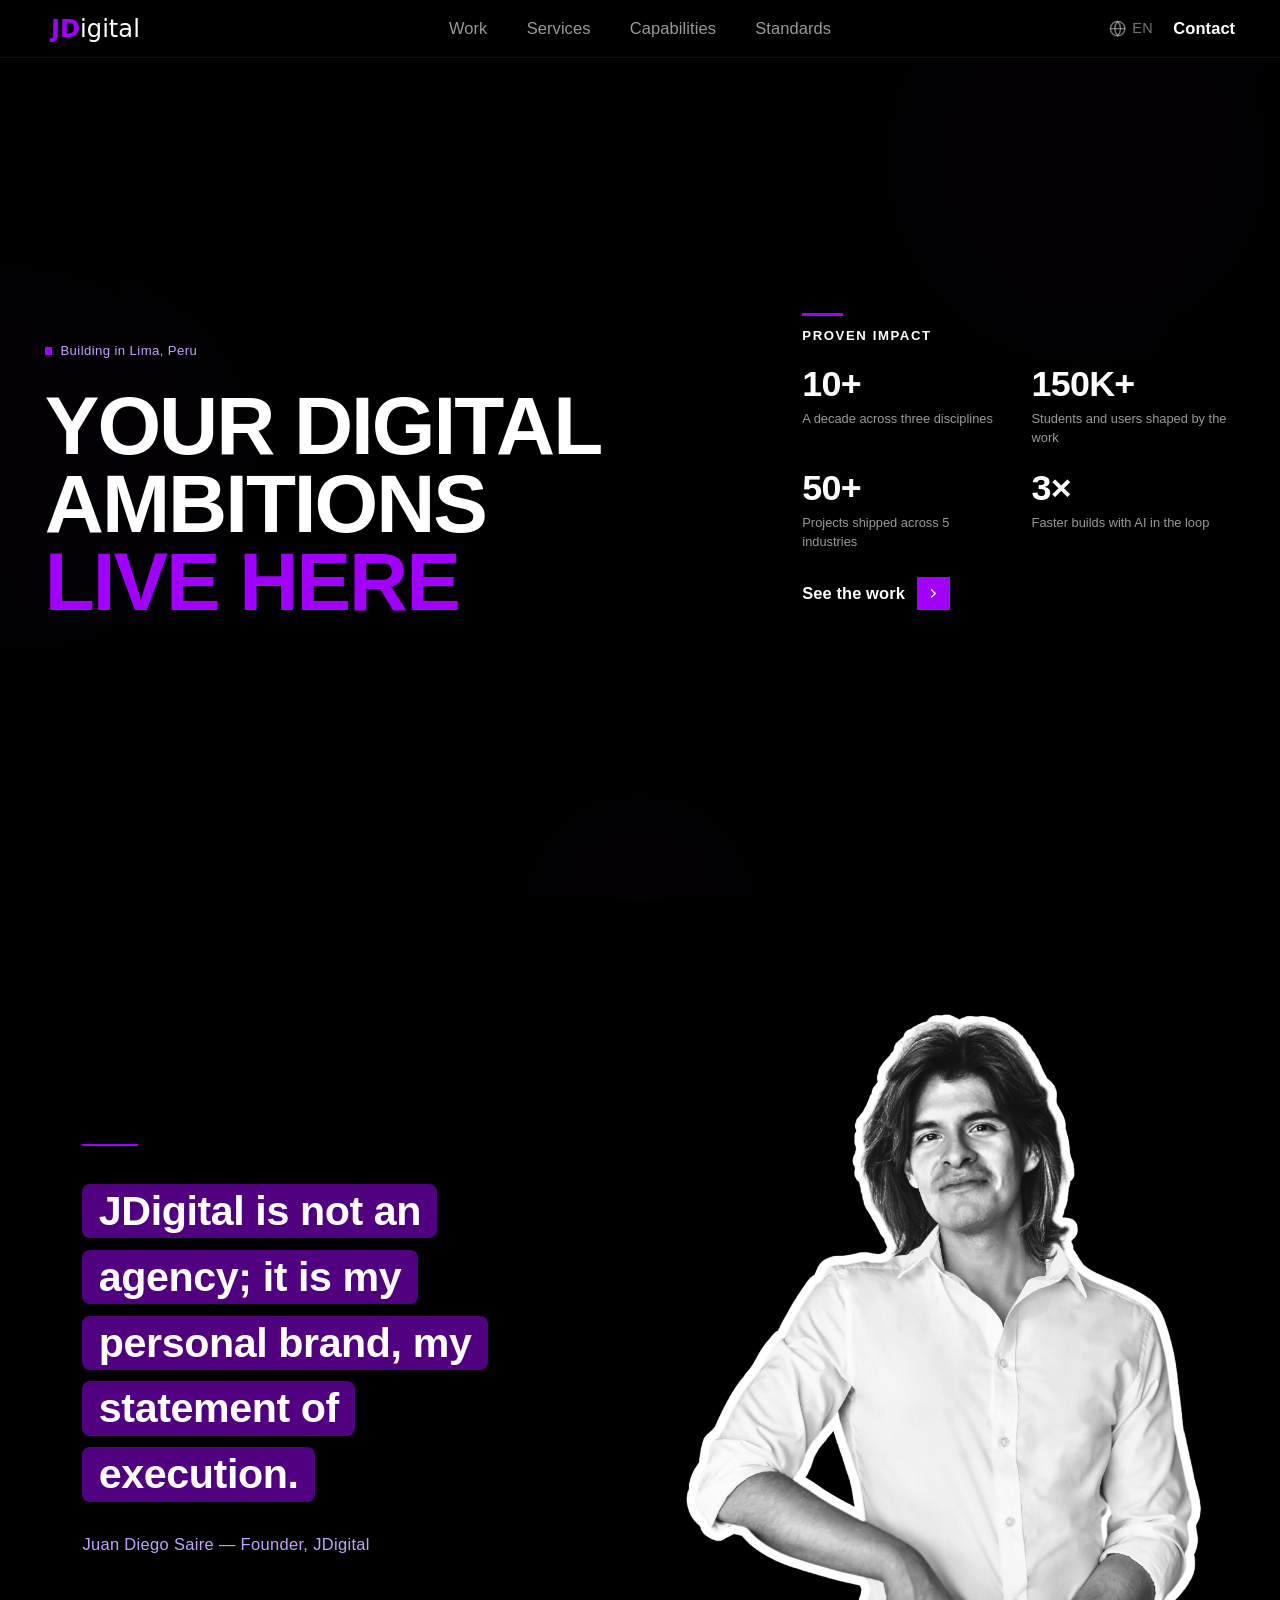
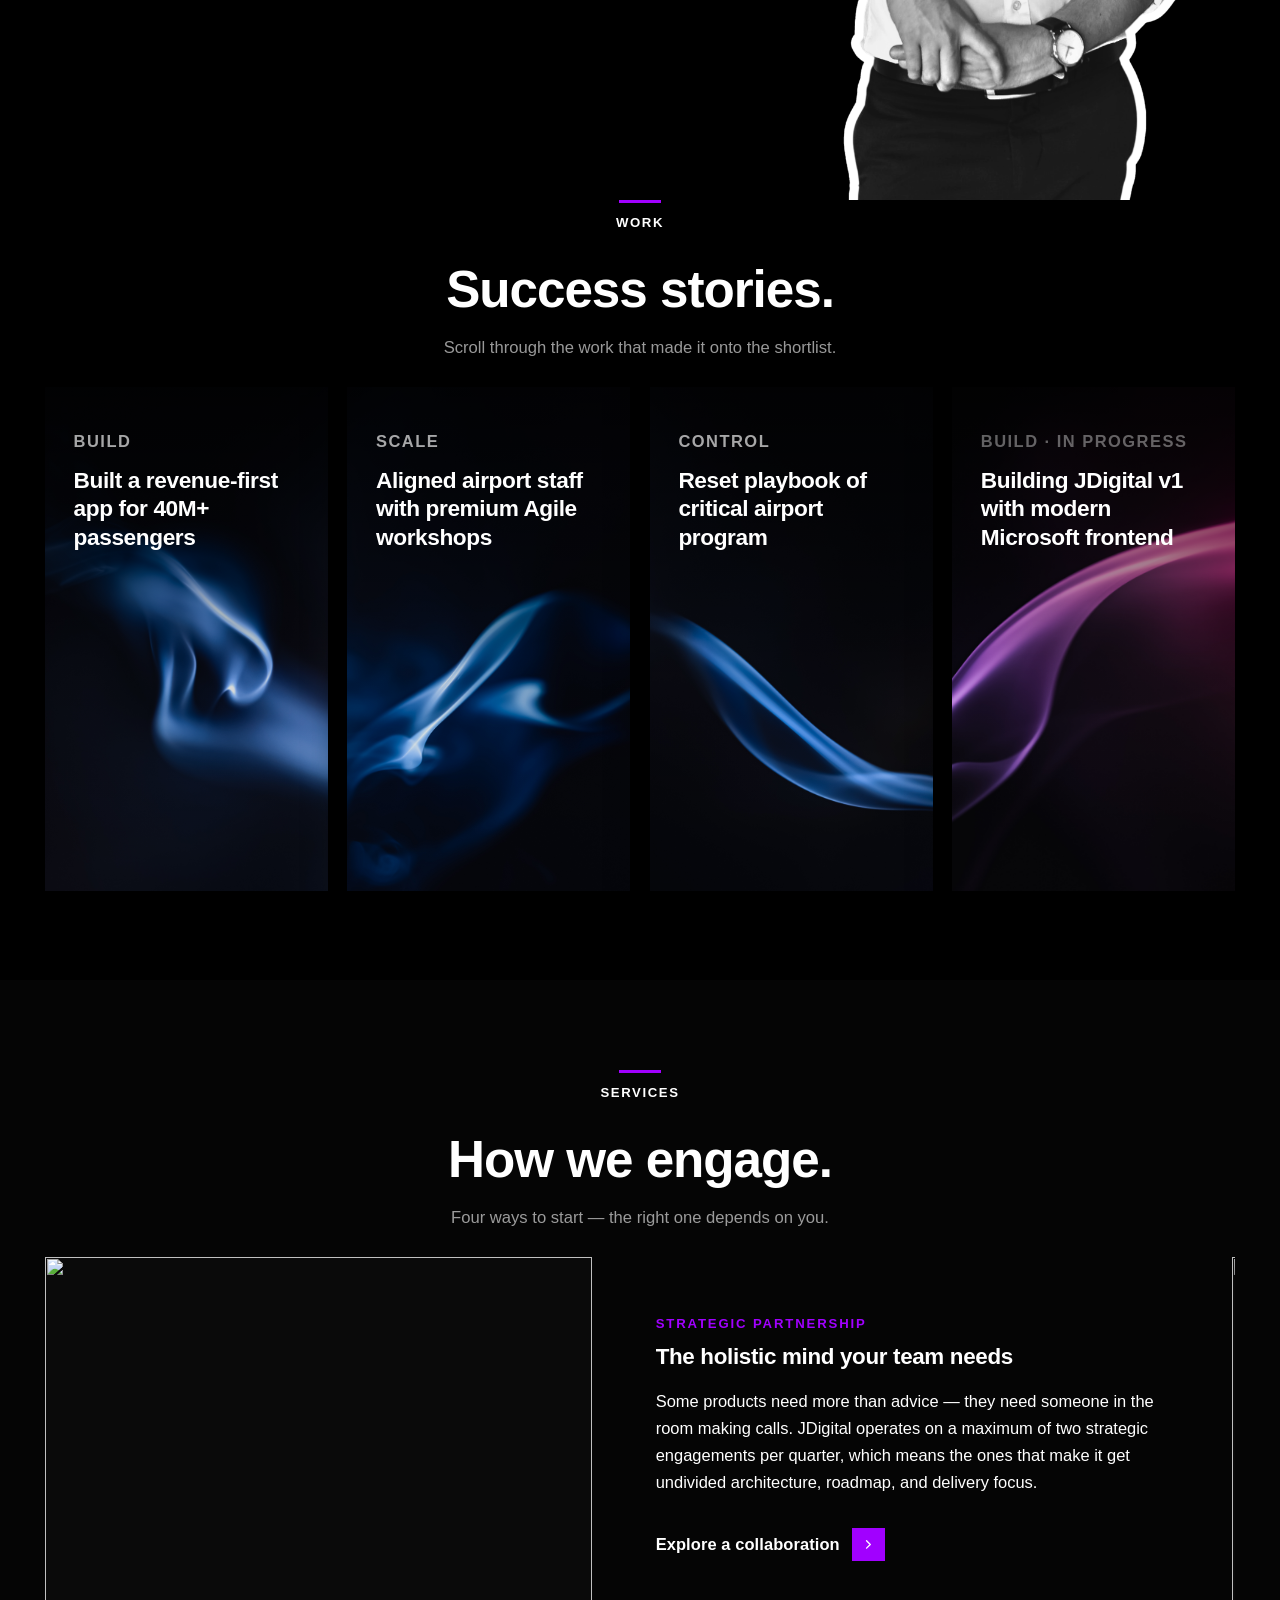
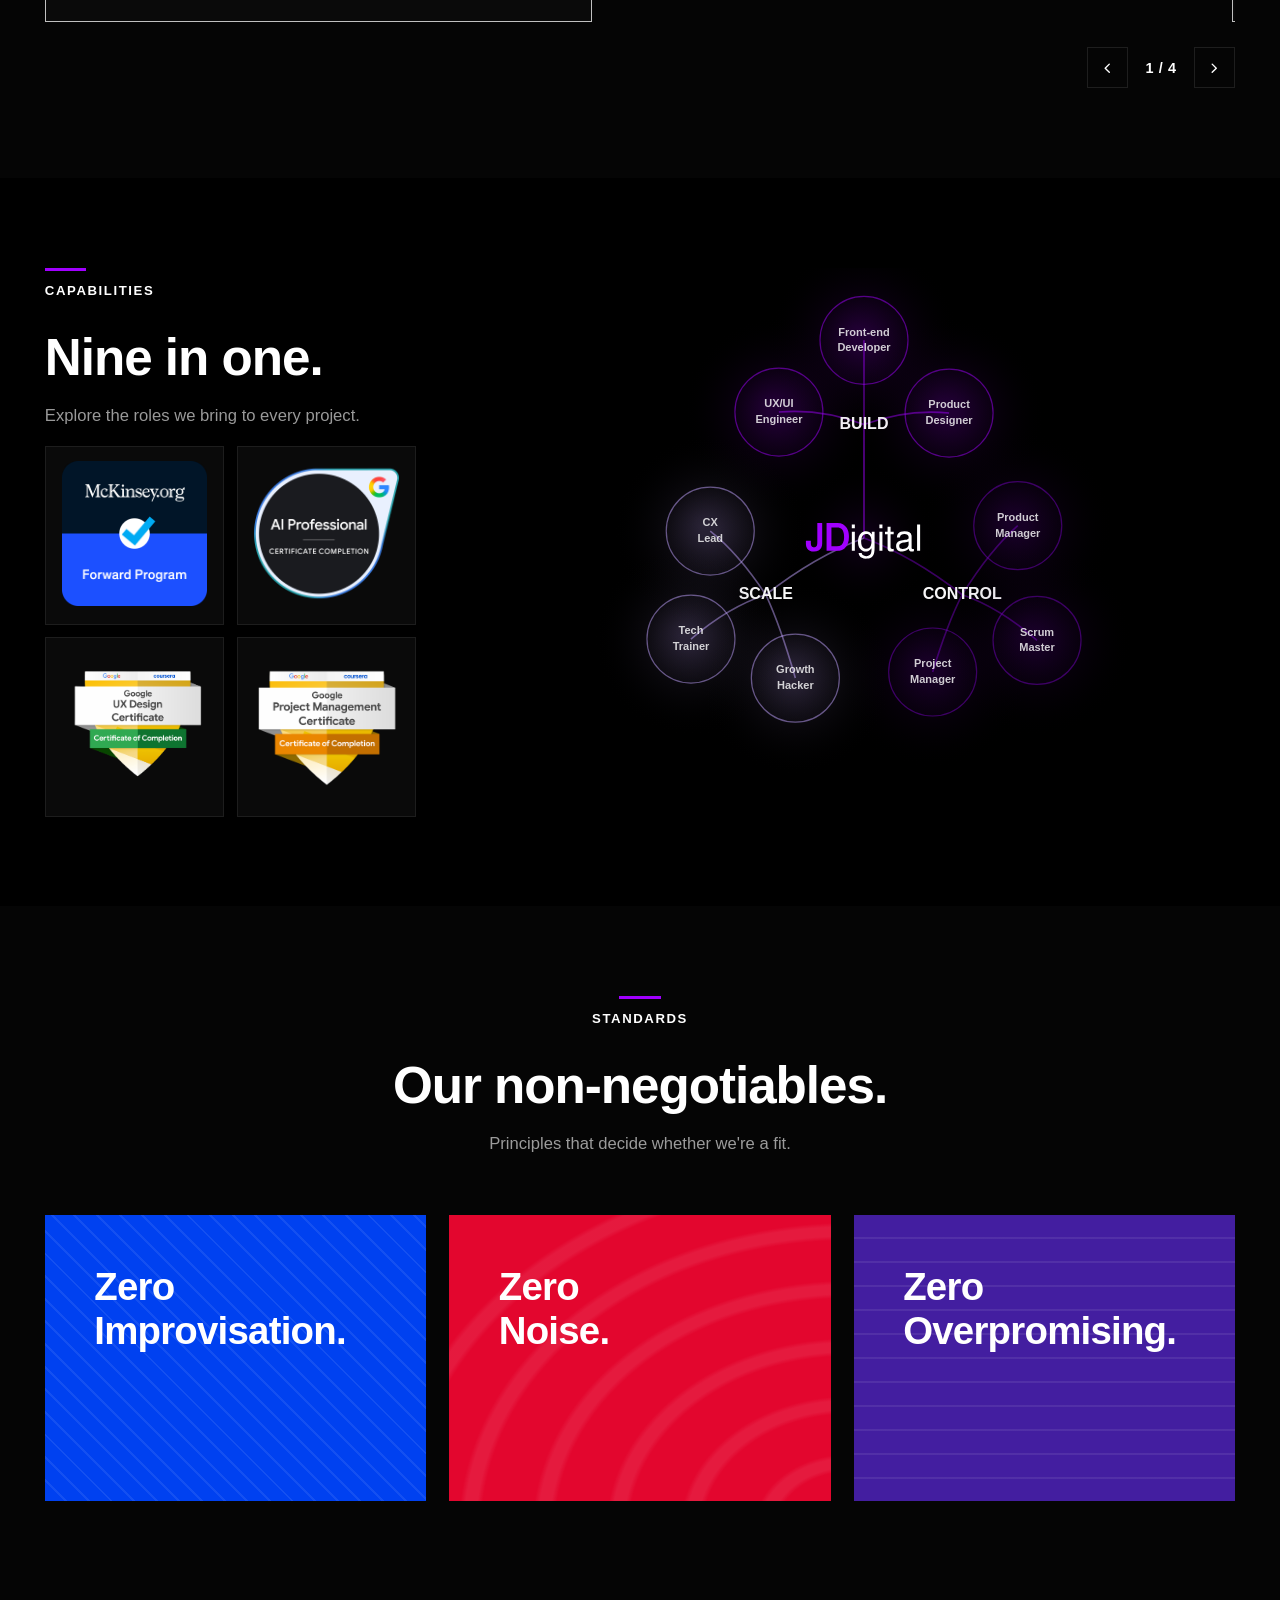
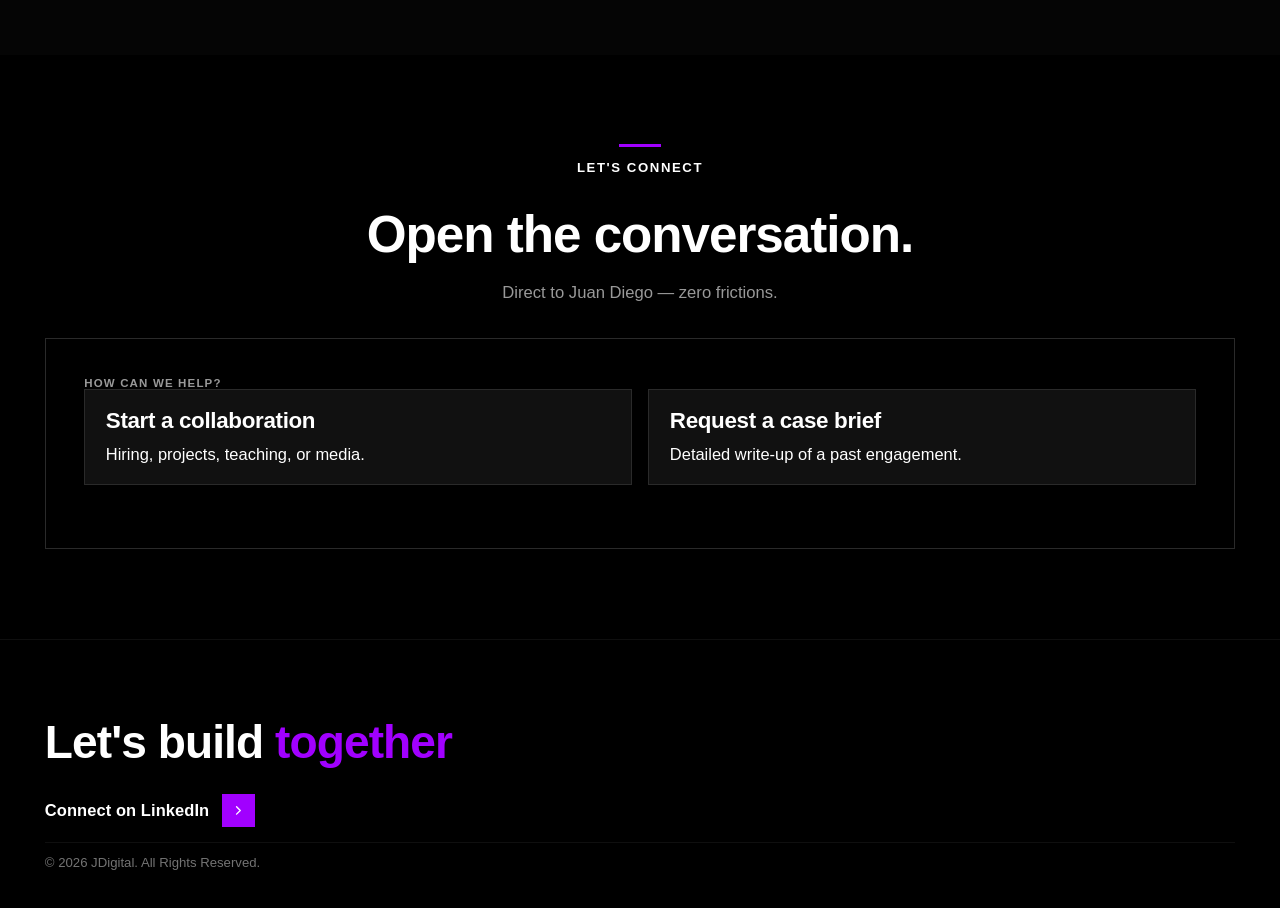
==== index.html @ 792941be "a11y: fix hover tooltip on portrait and services images at desktop" ====
<!DOCTYPE html>
<html lang="en" data-lang="EN">
<head>
  <meta charset="UTF-8">
  <meta name="viewport" content="width=device-width, initial-scale=1.0">
  <title>JDigital — Personal Portfolio</title>
  <meta name="description" content="JDigital — digital architecture for leaders. A solo Lima-based practice shipping Build, Scale, and Control engagements across nine certified roles.">
  <link rel="canonical" href="https://jdigital.pe/">
  <link rel="icon" type="image/svg+xml" href="logos/jdigital-logo-default.svg">

  <!-- Open Graph -->
  <meta property="og:type" content="website">
  <meta property="og:url" content="https://jdigital.pe/">
  <meta property="og:title" content="JDigital — Digital Architecture for Leaders">
  <meta property="og:description" content="A solo Lima-based practice shipping Build, Scale, and Control engagements across nine certified roles.">
  <meta property="og:image" content="https://jdigital.pe/assets/img/principal-portrait.svg">
  <meta property="og:locale" content="en_US">
  <meta property="og:locale:alternate" content="es_PE">

  <link rel="stylesheet" href="assets/css/main.css">
</head>
<body>

  <!-- ============================================================
       NAVBAR — v9 · EN/ES bilingual
       i18n: data-i18n attribute maps to COPY object key
       Lang trigger: globe selector → swapLang() updates all nodes
       ============================================================ -->
  <header class="nav" id="navbar">
    <nav class="nav__inner" role="navigation" aria-label="Primary">

      <button class="nav__hamburger" id="hamburger" type="button"
              aria-label="Open menu" aria-expanded="false" aria-controls="navOverlay">
        <span></span><span></span><span></span>
      </button>

      <a href="#top" class="nav__logo" aria-label="JDigital — Home">
        <img class="nav__logo-img nav__logo-img--default" src="logos/jdigital-logo-default.svg" alt="JDigital" data-i18n-alt="nav_logo_alt">
        <img class="nav__logo-img nav__logo-img--hover"   src="logos/jdigital-logo-hover.svg"      alt="" aria-hidden="true">
        <img class="nav__logo-img nav__logo-img--active"  src="logos/jdigital-logo-active.svg"     alt="" aria-hidden="true">
        <img class="nav__logo-img nav__logo-img--mono"    src="logos/jdigital-logo-mono-light.svg" alt="" aria-hidden="true">
      </a>

      <!-- CENTER nav links -->
      <div class="nav__center">
        <a href="#work"         class="nav__link" data-i18n="nav_work">Work</a>
        <a href="#services"     class="nav__link" data-i18n="nav_services">Services</a>
        <a href="#capabilities" class="nav__link" data-i18n="nav_capabilities">Capabilities</a>
        <a href="#about"        class="nav__link" data-i18n="nav_about">Standards</a>
      </div>

      <!-- RIGHT utility -->
      <div class="nav__utility">
        <div class="nav__lang" id="langSelector">
          <button class="nav__lang-btn" id="langBtn" type="button"
                  aria-label="Select language" aria-haspopup="listbox">
            <svg viewBox="0 0 24 24" aria-hidden="true">
              <circle cx="12" cy="12" r="10"/>
              <line x1="2" y1="12" x2="22" y2="12"/>
              <path d="M12 2a15.3 15.3 0 0 1 4 10 15.3 15.3 0 0 1-4 10 15.3 15.3 0 0 1-4-10 15.3 15.3 0 0 1 4-10z"/>
            </svg>
            <span id="langLabel">EN</span>
          </button>
          <div class="nav__lang-panel" id="langPanel" role="listbox" aria-label="Language">
            <button class="nav__lang-option nav__lang-option--active"
                    role="option" aria-selected="true" data-lang="EN">EN</button>
            <button class="nav__lang-option"
                    role="option" aria-selected="false" data-lang="ES">ES</button>
          </div>
        </div>

        <button class="nav__mobile-close" id="mobileClose" type="button" aria-label="Close menu">&#215;</button>

        <a href="#contact" class="nav__cta" data-i18n="nav_cta">Contact</a>
      </div>

    </nav>
  </header>

  <!-- MOBILE OVERLAY -->
  <div class="nav__overlay" id="navOverlay" aria-hidden="true" role="dialog" aria-label="Navigation menu">

    <div class="nav__overlay-header">
      <button class="nav__overlay-close" id="overlayClose" aria-label="Close menu">&#215;</button>
      <a href="#top" class="nav__overlay-logo" aria-label="JDigital — Home">
        <img class="nav__logo-img nav__logo-img--default" src="logos/jdigital-logo-default.svg" alt="JDigital" data-i18n-alt="nav_logo_alt">
        <img class="nav__logo-img nav__logo-img--hover"   src="logos/jdigital-logo-hover.svg"      alt="" aria-hidden="true">
        <img class="nav__logo-img nav__logo-img--active"  src="logos/jdigital-logo-active.svg"     alt="" aria-hidden="true">
        <img class="nav__logo-img nav__logo-img--mono"    src="logos/jdigital-logo-mono-light.svg" alt="" aria-hidden="true">
      </a>
    </div>

    <nav class="nav__overlay-links" aria-label="Mobile navigation">
      <a href="#work"         class="nav__overlay-link">
        <span data-i18n="nav_work">Work</span>
        <span class="nav__overlay-link-chevron">&#8250;</span>
      </a>
      <a href="#services"     class="nav__overlay-link">
        <span data-i18n="nav_services">Services</span>
        <span class="nav__overlay-link-chevron">&#8250;</span>
      </a>
      <a href="#capabilities" class="nav__overlay-link">
        <span data-i18n="nav_capabilities">Capabilities</span>
        <span class="nav__overlay-link-chevron">&#8250;</span>
      </a>
      <a href="#about"        class="nav__overlay-link">
        <span data-i18n="nav_about">Mindset</span>
        <span class="nav__overlay-link-chevron">&#8250;</span>
      </a>
      <a href="#contact"      class="nav__overlay-link">
        <span data-i18n="nav_cta">Contact</span>
        <span class="nav__overlay-link-chevron">&#8250;</span>
      </a>
    </nav>

  </div>


  <main id="main">

  <!-- ============================================================
       HERO — v9 · EN/ES bilingual
       H1 locked: EN option A / ES option A (per principal)
       ============================================================ -->
  <section class="hero" id="top" aria-label="Introduction">

    <div class="hero__bg" aria-hidden="true">
      <div class="hero__gradient"></div>
      <div class="hero__scrim"></div>
    </div>

    <div class="hero__inner">

      <!-- LEFT 62% -->
      <div class="hero__left">

        <span class="hero__badge">
          <span class="hero__badge-dot" aria-hidden="true"></span>
          <span data-i18n="hero_badge">Building in Lima, Peru</span>
        </span>

        <h1 class="hero__h1">
          <span class="hero__h1-line" data-i18n="hero_h1_line1">Your digital</span>
          <span class="hero__h1-line" data-i18n="hero_h1_line2">ambitions</span>
          <span class="hero__h1-line"><span class="purple" data-i18n="hero_h1_line3">live here</span></span>
        </h1>

        <div class="hero__tags" role="list">
          <span class="hero__tag" role="listitem" data-i18n="hero_tag1">BUILD</span>
          <span class="hero__tag" role="listitem" data-i18n="hero_tag2">SCALE</span>
          <span class="hero__tag" role="listitem" data-i18n="hero_tag3">CONTROL</span>
        </div>
      </div>

      <!-- RIGHT 38% -->
      <div class="hero__right">

        <p class="hero__eyebrow">
          <span class="hero__eyebrow-bar" aria-hidden="true"></span>
          <span data-i18n="hero_eyebrow">Proven impact</span>
        </p>

        <div class="hero__stats">
          <div>
            <div class="stat__number" data-target="10" data-suffix="+">0+</div>
            <div class="stat__label" data-i18n="hero_stat1">A decade across three disciplines</div>
          </div>
          <div>
            <div class="stat__number" data-target="150" data-suffix="K+">0K+</div>
            <div class="stat__label" data-i18n="hero_stat2">Students and users shaped by the work</div>
          </div>
          <div>
            <div class="stat__number" data-target="50" data-suffix="+">0+</div>
            <div class="stat__label" data-i18n="hero_stat3">Projects shipped across 5 industries</div>
          </div>
          <div>
            <div class="stat__number" data-target="3" data-suffix="×">0×</div>
            <div class="stat__label" data-i18n="hero_stat4">Faster builds with AI in the loop</div>
          </div>
        </div>

        <a href="#work" class="cta" aria-label="See the work — case studies" data-i18n-aria="hero_cta_aria">
          <span class="cta__label" data-i18n="hero_cta">See the work</span>
          <span class="cta__icon" aria-hidden="true">
            <svg viewBox="0 0 24 24"><polyline points="9 18 15 12 9 6"/></svg>
          </span>
        </a>

      </div>
    </div>
  </section>

  <!-- ============================================================
       MICRO-ABOUT — bilingual portrait + Canva-highlight heading
       Anchor: #micro-about
       ============================================================ -->
  <section class="micro-about" id="micro-about" aria-labelledby="micro-about-heading">
    <div class="micro-about__media">
      <span class="img-alt-host" alt="Juan Diego Saire, JDigital founder and digital product management strategist based in Lima Peru">
        <img
          class="micro-about__image"
          src="assets/img/principal-portrait.svg"
          alt=""
          data-i18n-alt="micro_about_image_alt"
          loading="lazy"
          decoding="async"
          width="900"
          height="1200"
        >
      </span>
      <div class="micro-about__overlay" aria-hidden="true"></div>
    </div>

    <div class="micro-about__content">
      <span class="micro-about__rule" aria-hidden="true"></span>
      <div class="micro-about__heading-wrapper">
        <h2
          class="micro-about__heading"
          id="micro-about-heading"
          data-i18n="micro_about_heading"
        >JDigital is not an agency; it is my personal brand, my statement of execution.</h2>
      </div>
      <p
        class="micro-about__attribution"
        data-i18n="micro_about_attribution"
      >Juan Diego Saire &mdash; Founder, JDigital</p>
    </div>
  </section>

  <!-- ============================================================
       WORK — v5 · EN/ES bilingual
       Anchor: #work
       Copy locked: work-en.json + work-es.json
       ============================================================ -->
  <section class="section section--work" id="work" aria-label="Selected work">
    <div class="section__inner">

      <div class="work__header">
        <div class="section__eyebrow">
          <span class="section__eyebrow-bar" aria-hidden="true"></span>
          <p class="section__eyebrow-text" data-i18n="work_eyebrow">WORK</p>
        </div>
        <h2 class="section__headline" data-i18n="work_heading">Success stories.</h2>
        <p class="section__lede" data-i18n="work_lede">Scroll through the work that made it onto the shortlist.</p>
      </div>

      <ol class="work__track" role="list">

        <!-- CARD 1 — LimaFly -->
        <li class="work-card"
            tabindex="0"
            aria-label="LimaFly — Built a revenue-first app for 40M+ passengers">

          <div class="work-card__bg" aria-hidden="true">
            <img src="assets/img/work/build.svg" alt="" class="work-card__bg-img">
          </div>

          <div class="work-card__default">
            <p class="work-card__category" data-i18n="work_card1_label">Build</p>
            <h3 class="work-card__title" data-i18n="work_card1_heading">Built a revenue-first app for 40M+ passengers</h3>
          </div>

          <div class="work-card__hover" aria-hidden="true">
            <p class="work-card__hover-category" data-i18n="work_card1_label">Build</p>
            <h3 class="work-card__hover-title" data-i18n="work_card1_heading">Built a revenue-first app for 40M+ passengers</h3>
            <p class="work-card__summary" data-i18n="work_card1_body">Lima Airport's new terminal needed a mobile experience to unlock non-aeronautical revenue. We prototyped LimaFly in high fidelity — a full passenger journey for 40M+ annual arrivals and departures.</p>
          </div>

          <a href="#contact" class="work-card__cta" aria-label="Explore LimaFly case study">
            <span data-i18n="work_cta">Explore</span> <span class="work-card__cta-icon" aria-hidden="true">›</span>
          </a>

          <button class="work-card__close" type="button" aria-label="Close summary">×</button>

        </li>

        <!-- CARD 2 — Agile Workshops -->
        <li class="work-card"
            tabindex="0"
            aria-label="Agile Workshops — Aligned airport staff in modern Agile with top-rated workshop">

          <div class="work-card__bg" aria-hidden="true">
            <img src="assets/img/work/scale.svg" alt="" class="work-card__bg-img">
          </div>

          <div class="work-card__default">
            <p class="work-card__category" data-i18n="work_card2_label">Scale</p>
            <h3 class="work-card__title" data-i18n="work_card2_heading">Aligned airport staff in modern Agile with top-rated workshop</h3>
          </div>

          <div class="work-card__hover" aria-hidden="true">
            <p class="work-card__hover-category" data-i18n="work_card2_label">Scale</p>
            <h3 class="work-card__hover-title" data-i18n="work_card2_heading">Aligned airport staff in modern Agile with top-rated workshop</h3>
            <p class="work-card__summary" data-i18n="work_card2_body">Lima Airport's cultural shift to Agile needed real traction, fast. We ran three hybrid workshops — 70 employees across all divisions walked away ready to apply it in their teams.</p>
          </div>

          <a href="#contact" class="work-card__cta" aria-label="Explore Agile Workshops case study">
            <span data-i18n="work_cta">Explore</span> <span class="work-card__cta-icon" aria-hidden="true">›</span>
          </a>

          <button class="work-card__close" type="button" aria-label="Close summary">×</button>

        </li>

        <!-- CARD 3 — TUUA Transfer -->
        <li class="work-card"
            tabindex="0"
            aria-label="TUUA Transfer — Reset playbook of major airport program">

          <div class="work-card__bg" aria-hidden="true">
            <img src="assets/img/work/control.svg" alt="" class="work-card__bg-img">
          </div>

          <div class="work-card__default">
            <p class="work-card__category" data-i18n="work_card3_label">Control</p>
            <h3 class="work-card__title" data-i18n="work_card3_heading">Reset playbook of major airport program</h3>
          </div>

          <div class="work-card__hover" aria-hidden="true">
            <p class="work-card__hover-category" data-i18n="work_card3_label">Control</p>
            <h3 class="work-card__hover-title" data-i18n="work_card3_heading">Reset playbook of major airport program</h3>
            <p class="work-card__summary" data-i18n="work_card3_body">Designing an unprecedented aeronautical fee meant making high-stakes calls without a playbook. We codified lessons from the TUUA Transfer to shape Lima Airport's next major programs.</p>
          </div>

          <a href="#contact" class="work-card__cta" aria-label="Explore TUUA Transfer case study">
            <span data-i18n="work_cta">Explore</span> <span class="work-card__cta-icon" aria-hidden="true">›</span>
          </a>

          <button class="work-card__close" type="button" aria-label="Close summary">×</button>

        </li>

        <!-- CARD 4 — JDigital v1 (In Progress) -->
        <li class="work-card work-card--coming-soon"
            tabindex="0"
            aria-label="JDigital v1 — Building with modern Microsoft Front-End">

          <div class="work-card__bg" aria-hidden="true">
            <img src="assets/img/work/build-in-progress.svg" alt="" class="work-card__bg-img">
          </div>

          <div class="work-card__default">
            <p class="work-card__category work-card__category--coming" data-i18n="work_card4_label">Build · In progress</p>
            <h3 class="work-card__title" data-i18n="work_card4_heading">Building JDigital v1 with modern Microsoft Front-End</h3>
          </div>

          <div class="work-card__hover" aria-hidden="true">
            <p class="work-card__hover-category work-card__hover-category--coming" data-i18n="work_card4_label">Build · In progress</p>
            <h3 class="work-card__hover-title" data-i18n="work_card4_heading">Building JDigital v1 with modern Microsoft Front-End</h3>
            <p class="work-card__summary" data-i18n="work_card4_body">This site is the first version of a full-stack boutique practice. Midway through a Microsoft front-end specialization, every technique gets pressure-tested here before it ships to partners.</p>
            <p class="work-card__timeline" data-i18n="work_card4_status">Shipping across Q2 2026</p>
          </div>

          <a href="#contact" class="work-card__cta" aria-label="Explore JDigital v1 journey">
            <span data-i18n="work_cta">Explore</span> <span class="work-card__cta-icon" aria-hidden="true">›</span>
          </a>

          <button class="work-card__close" type="button" aria-label="Close summary">×</button>

        </li>

      </ol>

      <!-- Pagination dots — mobile + tablet only -->
      <div class="work__dots" role="tablist" aria-label="Work cards pagination">
        <button class="work__dot work__dot--active" type="button" aria-label="Card 1 of 4" data-card-index="0"></button>
        <button class="work__dot" type="button" aria-label="Card 2 of 4" data-card-index="1"></button>
        <button class="work__dot" type="button" aria-label="Card 3 of 4" data-card-index="2"></button>
        <button class="work__dot" type="button" aria-label="Card 4 of 4" data-card-index="3"></button>
      </div>

    </div>
  </section>

  <!-- ============================================================
       SERVICES — v1 · EN/ES bilingual · Lorem Ipsum placeholder
       Anchor: #services
       Copy: to be populated in next session
       ============================================================ -->
  <section class="section section--services section--alt" id="services" aria-label="Service pillars">

    <div class="section__inner">
      <div class="services__header">
        <div class="section__eyebrow">
          <span class="section__eyebrow-bar" aria-hidden="true"></span>
          <p class="section__eyebrow-text" data-i18n="services_eyebrow">SERVICES</p>
        </div>
        <h2 class="section__headline" data-i18n="services_h2">How we engage.</h2>
        <p class="section__lede" data-i18n="services_lede">Four ways to start — the right one depends on you.</p>
      </div>
    </div>

    <div class="section__inner">
      <div class="services__carousel-outer">
        <div class="services__carousel" role="region" aria-roledescription="carousel" aria-label="Service pillars">

          <ol class="services__slides" role="list" id="servicesTrack">

            <!-- SLIDE 1 -->
            <li class="services__slide services__slide--active"
                role="group" aria-roledescription="slide" aria-label="Slide 1 of 4"
                data-slide-index="0">
              <div class="services__slide-inner">
                <div class="services__media">
                  <div class="services__image-slot" aria-hidden="true">
                    <span class="img-alt-host" alt="JDigital strategic partnership illustration representing collaborative digital product management in Lima Peru">
                      <img src="assets/img/services/strategic-partnership.svg" alt="" class="services__image" data-i18n-alt="services_img_strategic_alt">
                    </span>
                  </div>
                </div>
                <div class="services__content">
                  <p class="services__pillar-label" data-i18n="services_s1_label">STRATEGIC PARTNERSHIP</p>
                  <h3 class="services__pillar-title" data-i18n="services_s1_title">The holistic mind your team needs</h3>
                  <ul class="services__tags" aria-label="Slide 1 focus areas">
                    <li class="services__tag">Tag one</li>
                    <li class="services__tag">Tag two</li>
                    <li class="services__tag">Tag three</li>
                  </ul>
                  <p class="services__pillar-body" data-i18n="services_s1_body">Some products need more than advice — they need someone in the room making calls. JDigital operates on a maximum of two strategic engagements per quarter, which means the ones that make it get undivided architecture, roadmap, and delivery focus.</p>
                  <a href="#contact" class="services__cta services__cta--desktop" aria-label="Read more about slide 1">
                    <span class="services__cta-label" data-i18n="services_cta">Start conversation</span>
                    <span class="services__cta-icon" aria-hidden="true">
                      <svg viewBox="0 0 24 24"><polyline points="9 18 15 12 9 6"/></svg>
                    </span>
                  </a>
                  <div class="services__mobile-footer">
                    <a href="#contact" class="services__cta" aria-label="Read more about slide 1">
                      <span class="services__cta-label" data-i18n="services_cta">Start conversation</span>
                      <span class="services__cta-icon" aria-hidden="true">
                        <svg viewBox="0 0 24 24"><polyline points="9 18 15 12 9 6"/></svg>
                      </span>
                    </a>
                    <div class="services__mobile-nav">
                      <button class="services__nav services__nav--prev services__nav--mobile" type="button" aria-label="Previous">
                        <svg viewBox="0 0 24 24" aria-hidden="true"><polyline points="15 18 9 12 15 6"/></svg>
                      </button>
                      <span class="services__counter--mobile" aria-hidden="true">1 / 4</span>
                      <button class="services__nav services__nav--next services__nav--mobile" type="button" aria-label="Next">
                        <svg viewBox="0 0 24 24" aria-hidden="true"><polyline points="9 18 15 12 9 6"/></svg>
                      </button>
                    </div>
                  </div>
                </div>
              </div>
            </li>

            <!-- SLIDE 2 -->
            <li class="services__slide"
                role="group" aria-roledescription="slide" aria-label="Slide 2 of 4"
                data-slide-index="1">
              <div class="services__slide-inner">
                <div class="services__media">
                  <div class="services__image-slot" aria-hidden="true">
                    <span class="img-alt-host" alt="JDigital education and opportunity illustration highlighting interactive and personalized learning experiences in digital">
                      <img src="assets/img/services/education-opportunity.svg" alt="" class="services__image" data-i18n-alt="services_img_education_alt">
                    </span>
                  </div>
                </div>
                <div class="services__content">
                  <p class="services__pillar-label" data-i18n="services_s2_label">EDUCATION OPPORTUNITY</p>
                  <h3 class="services__pillar-title" data-i18n="services_s2_title">Six years building programs that stuck</h3>
                  <ul class="services__tags" aria-label="Slide 2 focus areas">
                    <li class="services__tag">Tag one</li>
                    <li class="services__tag">Tag two</li>
                    <li class="services__tag">Tag three</li>
                  </ul>
                  <p class="services__pillar-body" data-i18n="services_s2_body">Organizations invest heavily in training, but rarely in learning experiences designed to actually change how people work. We design and deliver programs across the full modern tech spectrum, from university-level curricula to corporate upskilling programs</p>
                  <a href="#contact" class="services__cta services__cta--desktop" aria-label="Read more about slide 2">
                    <span class="services__cta-label" data-i18n="services_cta">Start conversation</span>
                    <span class="services__cta-icon" aria-hidden="true">
                      <svg viewBox="0 0 24 24"><polyline points="9 18 15 12 9 6"/></svg>
                    </span>
                  </a>
                  <div class="services__mobile-footer">
                    <a href="#contact" class="services__cta" aria-label="Read more about slide 2">
                      <span class="services__cta-label" data-i18n="services_cta">Start conversation</span>
                      <span class="services__cta-icon" aria-hidden="true">
                        <svg viewBox="0 0 24 24"><polyline points="9 18 15 12 9 6"/></svg>
                      </span>
                    </a>
                    <div class="services__mobile-nav">
                      <button class="services__nav services__nav--prev services__nav--mobile" type="button" aria-label="Previous">
                        <svg viewBox="0 0 24 24" aria-hidden="true"><polyline points="15 18 9 12 15 6"/></svg>
                      </button>
                      <span class="services__counter--mobile" aria-hidden="true">2 / 4</span>
                      <button class="services__nav services__nav--next services__nav--mobile" type="button" aria-label="Next">
                        <svg viewBox="0 0 24 24" aria-hidden="true"><polyline points="9 18 15 12 9 6"/></svg>
                      </button>
                    </div>
                  </div>
                </div>
              </div>
            </li>

            <!-- SLIDE 3 -->
            <li class="services__slide"
                role="group" aria-roledescription="slide" aria-label="Slide 3 of 4"
                data-slide-index="2">
              <div class="services__slide-inner">
                <div class="services__media">
                  <div class="services__image-slot" aria-hidden="true">
                    <span class="img-alt-host" alt="JDigital public speaking illustration showcasing keynote opportunities as thought leader">
                      <img src="assets/img/services/public-speaking.svg" alt="" class="services__image" data-i18n-alt="services_img_speaking_alt">
                    </span>
                  </div>
                </div>
                <div class="services__content">
                  <p class="services__pillar-label" data-i18n="services_s3_label">PUBLIC SPEAKING</p>
                  <h3 class="services__pillar-title" data-i18n="services_s3_title">Talks that move the room and the sprint</h3>
                  <ul class="services__tags" aria-label="Slide 3 focus areas">
                    <li class="services__tag">Tag one</li>
                    <li class="services__tag">Tag two</li>
                    <li class="services__tag">Tag three</li>
                  </ul>
                  <p class="services__pillar-body" data-i18n="services_s3_body">Most conference slots end the same way: applause, a photo, and no next step. We bring practitioner-grade perspectives to industry keynotes, panels, and innovation forums — real stories from live digital product builds.</p>
                  <a href="#contact" class="services__cta services__cta--desktop" aria-label="Read more about slide 3">
                    <span class="services__cta-label" data-i18n="services_cta">Start conversation</span>
                    <span class="services__cta-icon" aria-hidden="true">
                      <svg viewBox="0 0 24 24"><polyline points="9 18 15 12 9 6"/></svg>
                    </span>
                  </a>
                  <div class="services__mobile-footer">
                    <a href="#contact" class="services__cta" aria-label="Read more about slide 3">
                      <span class="services__cta-label" data-i18n="services_cta">Start conversation</span>
                      <span class="services__cta-icon" aria-hidden="true">
                        <svg viewBox="0 0 24 24"><polyline points="9 18 15 12 9 6"/></svg>
                      </span>
                    </a>
                    <div class="services__mobile-nav">
                      <button class="services__nav services__nav--prev services__nav--mobile" type="button" aria-label="Previous">
                        <svg viewBox="0 0 24 24" aria-hidden="true"><polyline points="15 18 9 12 15 6"/></svg>
                      </button>
                      <span class="services__counter--mobile" aria-hidden="true">3 / 4</span>
                      <button class="services__nav services__nav--next services__nav--mobile" type="button" aria-label="Next">
                        <svg viewBox="0 0 24 24" aria-hidden="true"><polyline points="9 18 15 12 9 6"/></svg>
                      </button>
                    </div>
                  </div>
                </div>
              </div>
            </li>

            <!-- SLIDE 4 -->
            <li class="services__slide"
                role="group" aria-roledescription="slide" aria-label="Slide 4 of 4"
                data-slide-index="3">
              <div class="services__slide-inner">
                <div class="services__media">
                  <div class="services__image-slot" aria-hidden="true">
                    <span class="img-alt-host" alt="JDigital media and content creation illustration for collaboration opportunities in media co-creation">
                      <img src="assets/img/services/media-content.svg" alt="" class="services__image" data-i18n-alt="services_img_media_alt">
                    </span>
                  </div>
                </div>
                <div class="services__content">
                  <p class="services__pillar-label" data-i18n="services_s4_label">MEDIA & CONTENT</p>
                  <h3 class="services__pillar-title" data-i18n="services_s4_title">Disruption pills for ambitious leaders</h3>
                  <ul class="services__tags" aria-label="Slide 4 focus areas">
                    <li class="services__tag">Tag one</li>
                    <li class="services__tag">Tag two</li>
                    <li class="services__tag">Tag three</li>
                  </ul>
                  <p class="services__pillar-body" data-i18n="services_s4_body">Bridging the gap between technical and executive audiences, we co-create content using a decade of product design and filmmaking expertise. Partner with us to share the insights that your audience deserves — in podcast or TikTok.</p>
                  <a href="#contact" class="services__cta services__cta--desktop" aria-label="Read more about slide 4">
                    <span class="services__cta-label" data-i18n="services_cta">Start conversation</span>
                    <span class="services__cta-icon" aria-hidden="true">
                      <svg viewBox="0 0 24 24"><polyline points="9 18 15 12 9 6"/></svg>
                    </span>
                  </a>
                  <div class="services__mobile-footer">
                    <a href="#contact" class="services__cta" aria-label="Read more about slide 4">
                      <span class="services__cta-label" data-i18n="services_cta">Start conversation</span>
                      <span class="services__cta-icon" aria-hidden="true">
                        <svg viewBox="0 0 24 24"><polyline points="9 18 15 12 9 6"/></svg>
                      </span>
                    </a>
                    <div class="services__mobile-nav">
                      <button class="services__nav services__nav--prev services__nav--mobile" type="button" aria-label="Previous">
                        <svg viewBox="0 0 24 24" aria-hidden="true"><polyline points="15 18 9 12 15 6"/></svg>
                      </button>
                      <span class="services__counter--mobile" aria-hidden="true">4 / 4</span>
                      <button class="services__nav services__nav--next services__nav--mobile" type="button" aria-label="Next">
                        <svg viewBox="0 0 24 24" aria-hidden="true"><polyline points="9 18 15 12 9 6"/></svg>
                      </button>
                    </div>
                  </div>
                </div>
              </div>
            </li>

          </ol>
        </div><!-- /services__carousel -->
      </div><!-- /services__carousel-outer -->

      <!-- Desktop controls -->
      <div class="services__controls">
        <div aria-hidden="true"></div>
        <div class="services__controls-inner">
          <button class="services__nav services__nav--prev" type="button" aria-label="Previous pillar">
            <svg viewBox="0 0 24 24" aria-hidden="true"><polyline points="15 18 9 12 15 6"/></svg>
          </button>
          <span class="services__counter" aria-live="polite" aria-atomic="true">1 / 4</span>
          <button class="services__nav services__nav--next" type="button" aria-label="Next pillar">
            <svg viewBox="0 0 24 24" aria-hidden="true"><polyline points="9 18 15 12 9 6"/></svg>
          </button>
        </div>
      </div>

      <!-- Pagination dots — all breakpoints -->
      <div class="services__dots" role="tablist" aria-label="Services pagination">
        <button class="services__dot services__dot--active" type="button" aria-label="Slide 1 of 4" data-slide-index="0"></button>
        <button class="services__dot" type="button" aria-label="Slide 2 of 4" data-slide-index="1"></button>
        <button class="services__dot" type="button" aria-label="Slide 3 of 4" data-slide-index="2"></button>
        <button class="services__dot" type="button" aria-label="Slide 4 of 4" data-slide-index="3"></button>
      </div>

    </div><!-- /section__inner -->

  </section>

  <!-- ============================================================
       CAPABILITIES — v1 · EN/ES bilingual
       Anchor: #capabilities
       Copy locked: EN only (ES placeholder = EN; locked ES copy in next iteration)
       ============================================================ -->
  <section class="section section--capabilities" id="capabilities" aria-labelledby="capabilities-heading">
    <div class="section__inner section__inner--capabilities">

      <!-- LEFT COLUMN -->
      <div class="capabilities__col-left">

        <div class="cap-text-block">
          <div class="section__eyebrow">
            <span class="section__eyebrow-bar" aria-hidden="true"></span>
            <p class="section__eyebrow-text" data-i18n="capabilities_eyebrow">Core capabilities</p>
          </div>
          <h2 class="section__headline" id="capabilities-heading" data-i18n="capabilities_headline">One partner.<br>Every role.</h2>
          <p class="section__lede" data-i18n="capabilities_lede">Explore the certified roles this practice brings to every engagement.</p>
        </div>

        <!-- 2×2 badge grid — McKinsey Forward · Google AI · Google UX · Google PM -->
        <div class="capabilities__img-grid">
          <div class="capabilities__img-slot">
            <span class="img-alt-host" alt="McKinsey Forward program certification badge earned by Juan Diego Saire for modern work skills excellence">
              <img src="assets/img/capabilities/forward.png" alt="" class="capabilities__badge-img" data-i18n-alt="capabilities_badge_forward_alt">
            </span>
          </div>
          <div class="capabilities__img-slot">
            <span class="img-alt-host" alt="Google AI Essentials certification badge recognizing Juan Diego Saire digital product management competency">
              <img src="assets/img/capabilities/google-ai.png" alt="" class="capabilities__badge-img" data-i18n-alt="capabilities_badge_google_ai_alt">
            </span>
          </div>
          <div class="capabilities__img-slot">
            <span class="img-alt-host" alt="Google UX Design certification badge validating Juan Diego Saire UX strategy and front-end expertise">
              <img src="assets/img/capabilities/google-ux.png" alt="" class="capabilities__badge-img" data-i18n-alt="capabilities_badge_google_ux_alt">
            </span>
          </div>
          <div class="capabilities__img-slot">
            <span class="img-alt-host" alt="Google Project Management certification badge confirming Juan Diego Saire digital product management credentials">
              <img src="assets/img/capabilities/google-pm.png" alt="" class="capabilities__badge-img" data-i18n-alt="capabilities_badge_google_pm_alt">
            </span>
          </div>
        </div>

        <!-- Separator — visible on mobile only (between mental map and badge row) -->
        <p class="capabilities__separator" data-i18n="capabilities_certified_label">Certified by:</p>

      </div>

      <!-- RIGHT COLUMN: Capability mental map canvas -->
      <div class="capabilities__right" id="capMapWrapper">
        <canvas class="cap-map__canvas" id="capMapCanvas"></canvas>
        <div class="cap-info-card" id="capInfoCard">
          <div class="cap-info-card__accent-bar"></div>
          <button class="cap-info-card__close" id="capInfoCardClose" type="button" aria-label="Close node info">&#215;</button>
          <div class="cap-info-card__body">
            <div class="cap-info-card__title" id="capInfoTitle"></div>
            <div class="cap-info-card__desc"  id="capInfoDesc"></div>
          </div>
        </div>
      </div>

    </div>
  </section>

  <!-- Mobile bottom sheet + backdrop (capabilities map) -->
  <div class="cap-backdrop" id="capBackdrop"></div>
  <div class="cap-bottom-sheet" id="capBottomSheet">
    <div class="cap-bottom-sheet__header">
      <div class="cap-bottom-sheet__handle"></div>
      <button class="cap-bottom-sheet__close" id="capBottomSheetClose" type="button" aria-label="Close">&#215;</button>
    </div>
    <div class="cap-bottom-sheet__title" id="capSheetTitle"></div>
    <div class="cap-bottom-sheet__desc"  id="capSheetDesc"></div>
  </div>


  <!-- ============================================================
       ABOUT — v5 · EN/ES bilingual
       Anchor: #about
       Copy locked: about-en.json + about-es.json
       ============================================================ -->
  <section class="section section--alt" id="about" aria-labelledby="about-heading">
    <div class="section__inner">

      <div class="about__header">
        <div class="section__eyebrow">
          <span class="section__eyebrow-bar" aria-hidden="true"></span>
          <p class="section__eyebrow-text" data-i18n="about_eyebrow">STANDARDS</p>
        </div>
        <h2 class="section__headline" id="about-heading" data-i18n="about_heading">Our non-negotiables.</h2>
        <p class="section__lede" data-i18n="about_lede">Principles that decide whether we're a fit.</p>
      </div>

      <div class="about-sticky-scene" id="about-sticky-scene">
        <div class="about-cards-track" id="about-cards-track">

          <article class="about-card about-card--blue" role="article" aria-label="Zero Improvisation.">
            <div class="about-card__content">
              <p class="about-card__principle" data-i18n="about_card1_principle">Zero Improvisation.</p>
              <p class="about-card__body" data-i18n="about_card1_body">Before any work starts, the first conversation pins down what success actually looks like — what should be true at each defined checkpoint. Structured methods like Scrum make progress visible and results harder to dispute.</p>
            </div>
          </article>

          <article class="about-card about-card--red" role="article" aria-label="Zero Noise.">
            <div class="about-card__content">
              <p class="about-card__principle" data-i18n="about_card2_principle">Zero Noise.</p>
              <p class="about-card__body" data-i18n="about_card2_body">JDigital works best where honest input is expected, not managed — and where cultural fit is real, not performed. Engagements that hold are led by leaders who already understand this.</p>
            </div>
          </article>

          <article class="about-card about-card--indigo" role="article" aria-label="Zero Overpromising.">
            <div class="about-card__content">
              <p class="about-card__principle" data-i18n="about_card3_principle">Zero Overpromising.</p>
              <p class="about-card__body" data-i18n="about_card3_body">This practice runs on Claude Pro and Gemini Pro as key tools — named here, not buried in fine print, because transparency about how the work gets done is part of the standard. What gets built reflects what the best available tools can actually do right now.</p>
            </div>
          </article>

        </div>
      </div>

      <!-- Pagination dots — mobile + tablet only -->
      <div class="about__dots" role="tablist" aria-label="About cards pagination">
        <button class="about__dot about__dot--active" type="button" aria-label="Card 1 of 3" data-card-index="0"></button>
        <button class="about__dot" type="button" aria-label="Card 2 of 3" data-card-index="1"></button>
        <button class="about__dot" type="button" aria-label="Card 3 of 3" data-card-index="2"></button>
      </div>

    </div>
  </section>


  <!-- ============================================================
       CONTACT — v4 · EN/ES bilingual
       Anchor: #contact
       Copy locked: contact-en.json + contact-es.json
       ============================================================ -->
  <section class="section" id="contact" aria-labelledby="contact-heading">
    <div class="section__inner">

      <div class="contact__grid">

        <!-- LEFT: 41% — Editorial anchor -->
        <div class="contact__editorial">

          <div class="section__eyebrow">
            <span class="section__eyebrow-bar" aria-hidden="true"></span>
            <p class="section__eyebrow-text" data-i18n="contact_eyebrow">Let's connect</p>
          </div>

          <h2 class="section__headline" id="contact-heading" data-i18n="contact_headline">Open the conversation.</h2>
          <p class="section__lede" data-i18n="contact_lede">Direct to Juan Diego — no intake queues.</p>

        </div>

        <!-- RIGHT: 59% — Form -->
        <div class="contact__form-wrapper">

          <div class="contact__success" id="formSuccess" role="status" aria-live="polite">
            <div class="contact__success-bar" aria-hidden="true"></div>
            <h3 class="contact__success-headline" data-i18n="contact_success_headline">Message sent.</h3>
            <p class="contact__success-body" data-i18n="contact_success_body">Check your email for response within 24 business hours.</p>
            <button type="button" class="cta" id="formSuccessReset" aria-label="Start a new message">
              <span class="cta__label" data-i18n="contact_success_new">New message</span>
              <span class="cta__icon" aria-hidden="true">
                <svg viewBox="0 0 24 24"><polyline points="9 18 15 12 9 6"/></svg>
              </span>
            </button>
          </div>

          <form class="contact__form" id="contactForm"
                action="https://formspree.io/f/YOUR_FORM_ID"
                method="POST" novalidate
                aria-label="Strategic briefing form">

            <!-- Intent selector -->
            <fieldset class="contact__intent">
              <legend class="contact__intent-label" data-i18n="contact_intent_label"></legend>
              <div class="contact__intent-cards">
                <label class="contact__intent-card">
                  <input type="radio" name="intent" value="collaboration" class="contact__intent-input" required>
                  <span class="contact__intent-card-content">
                    <span class="contact__intent-card-title" data-i18n="contact_intent_collab_title"></span>
                    <span class="contact__intent-card-desc"  data-i18n="contact_intent_collab_desc"></span>
                  </span>
                </label>
                <label class="contact__intent-card">
                  <input type="radio" name="intent" value="brief" class="contact__intent-input">
                  <span class="contact__intent-card-content">
                    <span class="contact__intent-card-title" data-i18n="contact_intent_brief_title"></span>
                    <span class="contact__intent-card-desc"  data-i18n="contact_intent_brief_desc"></span>
                  </span>
                </label>
              </div>
            </fieldset>

            <!-- Path 1: Collaboration fields (v4 markup preserved) -->
            <div class="contact__fields contact__fields--collab">

              <!-- Engagement type -->
              <div class="contact__form-row">
                <div class="contact__field" id="field-type">
                  <label class="contact__label" for="engagementType" data-i18n="contact_dropdown_label">What's your next digital ambition?</label>
                  <div class="contact__select-wrapper">
                    <select class="contact__select is-placeholder" id="engagementType" name="engagementType"
                            required aria-required="true">
                      <option value="" disabled selected hidden data-i18n="contact_dropdown_placeholder">Select one</option>
                      <option value="strategic-partnership"     data-i18n="contact_opt1">Strategic partnership — hiring, project, or co-creation</option>
                      <option value="education-opportunity"     data-i18n="contact_opt2">Education — university teaching or corporate training</option>
                      <option value="public-speaking-workshops" data-i18n="contact_opt3">Keynote or workshop — conference, panel, or open session</option>
                      <option value="content-media-sponsorship" data-i18n="contact_opt4">Media and content — interviews, podcasts, or publications</option>
                      <option value="other"                     data-i18n="contact_opt5">Other</option>
                    </select>
                  </div>
                  <span class="contact__hint" aria-live="polite" data-i18n="contact_err_type">Please select an engagement type.</span>
                </div>
              </div>

              <!-- Name + Email -->
              <div class="contact__form-row">
                <div class="contact__field" id="field-name">
                  <label class="contact__label" for="fullName" data-i18n="contact_name_label">Full name</label>
                  <input class="contact__input" type="text" id="fullName" name="fullName"
                         placeholder="Ana Torres" data-i18n-placeholder="contact_name_placeholder"
                         autocomplete="name" required />
                  <span class="contact__hint" aria-live="polite" data-i18n="contact_err_name">Full name is required.</span>
                </div>
                <div class="contact__field" id="field-email">
                  <label class="contact__label" for="email" data-i18n="contact_email_label">Email</label>
                  <input class="contact__input" type="email" id="email" name="email"
                         placeholder="ana@company.com" data-i18n-placeholder="contact_email_placeholder"
                         autocomplete="email" required />
                  <span class="contact__hint" aria-live="polite" data-i18n="contact_err_email">A valid email is required.</span>
                </div>
              </div>

              <!-- Message -->
              <div class="contact__field" id="field-message">
                <label class="contact__label" for="message" data-i18n="contact_msg_label">Message</label>
                <textarea class="contact__textarea" id="message" name="message"
                          placeholder="Tell me about the context — a role, a project, a course, an idea. The more specific, the better."
                          data-i18n-placeholder="contact_msg_placeholder"
                          required aria-required="true"></textarea>
                <span class="contact__hint" aria-live="polite" data-i18n="contact_err_msg">A message is required.</span>
              </div>

            </div>

            <!-- Path 2: Brief request fields (hidden by default; P4 toggles visibility) -->
            <div class="contact__fields contact__fields--brief">

              <!-- Case selector + Context -->
              <div class="contact__form-row contact__form-row--case-context">
                <div class="contact__field" id="brief-field-case">
                  <label class="contact__label" for="contact-brief-case" data-i18n="contact_case_label"></label>
                  <div class="contact__select-wrapper">
                    <select class="contact__select is-placeholder" id="contact-brief-case" name="case"
                            required aria-required="true">
                      <option value="" disabled selected hidden data-i18n="contact_dropdown_placeholder">Select one</option>
                      <option value="limafly"  data-i18n="contact_case_limafly"></option>
                      <option value="agile"    data-i18n="contact_case_agile"></option>
                      <option value="tuua"     data-i18n="contact_case_tuua"></option>
                      <option value="jdigital" data-i18n="contact_case_jdigital"></option>
                    </select>
                  </div>
                  <span class="contact__hint" aria-live="polite" data-i18n="contact_brief_err_case">Please select a case study.</span>
                </div>
                <div class="contact__field" id="brief-field-context">
                  <label class="contact__label" for="contact-brief-context" data-i18n="contact_context_label"></label>
                  <textarea class="contact__textarea" id="contact-brief-context" name="context"
                            data-i18n-placeholder="contact_context_placeholder"
                            required aria-required="true"></textarea>
                  <span class="contact__hint" aria-live="polite" data-i18n="contact_brief_err_context">Please share where we met or who referred you.</span>
                </div>
              </div>

              <!-- Name + Work email -->
              <div class="contact__form-row">
                <div class="contact__field" id="brief-field-name">
                  <label class="contact__label" for="contact-brief-name" data-i18n="contact_name_label"></label>
                  <input class="contact__input" type="text" id="contact-brief-name" name="name"
                         placeholder="Ana Torres" data-i18n-placeholder="contact_name_placeholder"
                         autocomplete="name" required />
                  <span class="contact__hint" aria-live="polite" data-i18n="contact_brief_err_name">Full name is required.</span>
                </div>
                <div class="contact__field" id="brief-field-email">
                  <label class="contact__label" for="contact-brief-email" data-i18n="contact_email_label"></label>
                  <input class="contact__input" type="email" id="contact-brief-email" name="email"
                         placeholder="ana@company.com" data-i18n-placeholder="contact_email_placeholder"
                         autocomplete="email" required />
                  <span class="contact__hint" aria-live="polite" data-i18n="contact_brief_err_email">A valid email is required.</span>
                </div>
              </div>

              <!-- Company + Role -->
              <div class="contact__form-row">
                <div class="contact__field" id="brief-field-company">
                  <label class="contact__label" for="contact-brief-company" data-i18n="contact_company_label"></label>
                  <input class="contact__input" type="text" id="contact-brief-company" name="company"
                         placeholder="Google" data-i18n-placeholder="contact_company_placeholder"
                         autocomplete="organization" required />
                  <span class="contact__hint" aria-live="polite" data-i18n="contact_brief_err_company">Company is required.</span>
                </div>
                <div class="contact__field" id="brief-field-role">
                  <label class="contact__label" for="contact-brief-role" data-i18n="contact_role_label"></label>
                  <input class="contact__input" type="text" id="contact-brief-role" name="role"
                         placeholder="Head of Digital" data-i18n-placeholder="contact_role_placeholder"
                         autocomplete="organization-title" required />
                  <span class="contact__hint" aria-live="polite" data-i18n="contact_brief_err_role">Role is required.</span>
                </div>
              </div>

            </div>

            <!-- Hidden routing input (P4 populates with selected intent) -->
            <input type="hidden" name="intent_path" value="">

            <!-- Submit row -->
            <div class="contact__submit-collapse">
              <div class="contact__submit-row">
                <p class="contact__disclaimer" data-i18n="contact_disclaimer">Response within 24 business hours.</p>
                <button type="submit" class="cta" aria-label="Send your message">
                  <span class="cta__label" data-i18n="contact_submit">Send message</span>
                  <span class="cta__icon" aria-hidden="true">
                    <svg viewBox="0 0 24 24"><polyline points="9 18 15 12 9 6"/></svg>
                  </span>
                </button>
              </div>
            </div>

          </form>
        </div>

      </div>
    </div>
  </section>

  </main>


  <!-- ============================================================
       FOOTER — v4 · EN/ES bilingual
       Copy locked: footer-en.json + footer-es.json
       ============================================================ -->
  <footer class="footer" role="contentinfo">
    <div class="footer__inner">

      <div class="footer__grid">
        <div class="footer__content">

          <p class="footer__tagline">
            <span data-i18n="footer_tagline_pre">Let's build </span><span class="purple" data-i18n="footer_tagline_purple">together</span>
          </p>
          <a href="https://linkedin.com/in/jdsaire/" target="_blank" rel="noopener noreferrer"
             class="cta" aria-label="Connect with Juan Diego on LinkedIn">
            <span class="cta__label" data-i18n="footer_linkedin">Connect on LinkedIn</span>
            <span class="cta__icon" aria-hidden="true">
              <svg viewBox="0 0 24 24"><polyline points="9 18 15 12 9 6"/></svg>
            </span>
          </a>

        </div>
      </div>

      <div class="footer__strip">
        <div class="footer__meta">
          <span data-i18n="footer_copyright">© 2026 JDigital. All Rights Reserved.</span>
        </div>
      </div>

    </div>
  </footer>


  <script src="assets/js/main.js"></script>
</body>
</html>
---- assets/css/main.css ----
*, *::before, *::after { margin:0; padding:0; box-sizing:border-box; border-radius:0; box-shadow:none; }
html { font-size: clamp(15px, 0.35vw + 0.75rem, 17px); -webkit-text-size-adjust:100%; scroll-behavior:smooth; }
:root {
  --color-brand-purple:  #A100FF;
  --color-purple-hover:  #8C00D9;
  --color-purple-light:  #C2A3FF;
  --color-brand-black:   #000000;
  --color-brand-white:   #FFFFFF;
  --color-text-muted:    rgba(255,255,255,0.6);
  --color-text-dim:      rgba(255,255,255,0.45);
  --color-border-faint:  rgba(255,255,255,0.06);
  --color-border-soft:   rgba(255,255,255,0.10);
  --font-primary:        'Graphik', Arial, sans-serif;
  --fw-light:300; --fw-regular:400; --fw-medium:500;
  --fw-semibold:600; --fw-bold:700; --fw-black:900;
  --max-content-width: 1440px;
  --gutter:      clamp(1rem, 3.5vw, 5rem);
  --nav-height:  clamp(3.5rem, 4vw, 4rem);
  /* Services carousel tokens */
  --peek-width:  clamp(3rem, 8vw, 6rem);
  --slide-gap:   clamp(3rem, 4vw, 4rem);
  --col-gap:     clamp(3rem, 5vw, 5rem);
  --img-col:     51fr;
  --txt-col:     49fr;
  --ease-standard:   cubic-bezier(0.4,0.0,0.2,1);
  --ease-decelerate: cubic-bezier(0.0,0.0,0.2,1);
  --duration-ui:     250ms;
  --duration-ambient:7000ms;
}
body { font-family:var(--font-primary); background:var(--color-brand-black); color:var(--color-brand-white); -webkit-font-smoothing:antialiased; -moz-osx-font-smoothing:grayscale; }
a { text-decoration:none; color:inherit; }

/* ============================================================ NAVBAR ============================================================ */
.nav {
  position:fixed; top:0; left:0; width:100%; height:var(--nav-height);
  z-index:100; background:rgba(0,0,0,0.88);
  backdrop-filter:blur(1rem); -webkit-backdrop-filter:blur(1rem);
  border-bottom:1px solid var(--color-border-faint);
  transition:transform 350ms var(--ease-standard);
}
.nav--hidden { transform:translateY(-100%); }

.nav__inner {
  max-width:var(--max-content-width); margin:0 auto; height:100%;
  padding:0 var(--gutter);
  display:grid; grid-template-columns:1fr auto 1fr;
  align-items:center; gap:clamp(1rem,2.5vw,2.5rem);
}

.nav__logo {
  position:relative; display:inline-flex; align-items:center;
  width:8.25rem; height:2.2rem; flex-shrink:0;
}
.nav__logo-img {
  position:absolute; top:0; left:0; width:100%; height:100%;
  opacity:0; transition:opacity var(--duration-ui) var(--ease-standard);
  pointer-events:none;
}
.nav__logo-img--default { opacity:1; }
.nav__logo-img--mono    { opacity:0 !important; } /* hidden — reserved */
.nav__logo:hover  .nav__logo-img--default { opacity:0; }
.nav__logo:hover  .nav__logo-img--hover   { opacity:1; }
.nav__logo:active .nav__logo-img--default { opacity:0; }
.nav__logo:active .nav__logo-img--hover   { opacity:0; }
.nav__logo:active .nav__logo-img--active  { opacity:1; }

.nav__center { display:flex; align-items:center; justify-content:center; gap:clamp(0.25rem,0.5vw,0.75rem); }

.nav__link {
  position:relative; display:inline-block;
  color:var(--color-text-muted); font-size:1rem; font-weight:var(--fw-medium);
  letter-spacing:0.005em; padding:0.5rem 1rem;
  transition:color var(--duration-ui) var(--ease-standard);
}
.nav__link::after {
  content:''; position:absolute; left:1rem; right:1rem; bottom:0.25rem;
  height:2px; background:var(--color-brand-purple);
  transform:scaleX(0); transform-origin:left;
  transition:transform 250ms var(--ease-decelerate);
}
.nav__link:hover, .nav__link:focus-visible { color:var(--color-brand-white); }
.nav__link:hover::after, .nav__link:focus-visible::after { transform:scaleX(1); }

.nav__utility { display:flex; align-items:center; justify-content:flex-end; gap:clamp(0.75rem,1.25vw,1.25rem); }

/* Language selector */
.nav__lang { position:relative; display:inline-flex; align-items:center; }
.nav__lang-btn {
  background:transparent; border:none; cursor:pointer;
  color:var(--color-text-dim); font-size:0.875rem; font-weight:var(--fw-medium);
  font-family:var(--font-primary);
  display:inline-flex; align-items:center; gap:0.35rem; padding:0.375rem 0.25rem;
  transition:color var(--duration-ui) var(--ease-standard); letter-spacing:0.03em;
}
.nav__lang-btn:hover, .nav__lang:hover .nav__lang-btn { color:var(--color-brand-white); }
.nav__lang-btn svg { width:1.05rem; height:1.05rem; stroke:currentColor; fill:none; stroke-width:2; stroke-linecap:round; stroke-linejoin:round; }
.nav__lang-panel {
  position:absolute; top:100%; right:0; min-width:4.5rem;
  background:rgba(8,8,8,0.97); border:1px solid var(--color-border-soft);
  padding:0.3rem 0; opacity:0; pointer-events:none;
  transform:translateY(-0.25rem);
  transition:opacity var(--duration-ui) var(--ease-standard), transform var(--duration-ui) var(--ease-standard);
}
@media (hover: hover) {
  .nav__lang:hover .nav__lang-panel { opacity:1; pointer-events:auto; transform:translateY(0); }
}
.nav__lang--panel-open .nav__lang-panel { opacity:1; pointer-events:auto; transform:translateY(0); }
.nav__lang-option {
  display:block; width:100%; background:transparent; border:none; cursor:pointer;
  font-family:var(--font-primary); font-size:0.875rem; font-weight:var(--fw-medium);
  letter-spacing:0.03em; color:var(--color-text-muted); padding:0.45rem 1rem; text-align:left;
  transition:color var(--duration-ui) var(--ease-standard);
}
.nav__lang-option--active, .nav__lang-option:hover { color:var(--color-brand-white); }
.nav__lang-option--active { font-weight:var(--fw-bold); }
@media (max-width:768px) { .nav__lang-panel { top:calc(100% + 0.5rem); right:0; } }

/* CTA */
.nav__cta {
  position:relative; display:inline-block;
  color:var(--color-brand-white); font-size:1rem; font-weight:var(--fw-bold);
  letter-spacing:0.005em; padding:0.5rem 0;
  transition:color var(--duration-ui) var(--ease-standard);
}
.nav__cta::after {
  content:''; position:absolute; left:0; right:0; bottom:0.25rem;
  height:2px; background:var(--color-brand-purple);
  transform:scaleX(0); transform-origin:left;
  transition:transform 250ms var(--ease-decelerate);
}
.nav__cta:hover::after, .nav__cta:focus-visible::after { transform:scaleX(1); }

/* Hamburger */
.nav__hamburger { display:none; flex-direction:column; gap:0.3rem; width:1.5rem; background:none; border:none; cursor:pointer; padding:0; }
.nav__hamburger span { display:block; width:100%; height:1.5px; background:var(--color-brand-white); transition:transform 250ms var(--ease-standard), opacity 200ms; }
.nav__hamburger--open span:nth-child(1) { transform:translateY(0.45rem) rotate(45deg); }
.nav__hamburger--open span:nth-child(2) { opacity:0; }
.nav__hamburger--open span:nth-child(3) { transform:translateY(-0.45rem) rotate(-45deg); }

/* X close (mobile) */
.nav__mobile-close {
  display:none; background:none; border:none; cursor:pointer;
  color:var(--color-brand-white); font-size:1.5rem; line-height:1;
  font-weight:var(--fw-light); padding:0.25rem 0.125rem;
  align-items:center; justify-content:center;
  transition:opacity var(--duration-ui) var(--ease-standard);
}
.nav__mobile-close:hover { opacity:0.7; }

/* ============================================================ MOBILE OVERLAY ============================================================ */
.nav__overlay {
  position:fixed; inset:0; z-index:99; background:var(--color-brand-black);
  display:flex; flex-direction:column;
  opacity:0; pointer-events:none;
  transition:opacity 300ms var(--ease-standard); overflow-y:auto;
}
.nav__overlay--open { opacity:1; pointer-events:auto; }

.nav__overlay-header {
  display:flex; align-items:center; justify-content:space-between;
  padding:0 var(--gutter); height:var(--nav-height);
  border-bottom:1px solid var(--color-border-faint); flex-shrink:0;
}
.nav__overlay-close {
  background:none; border:none; cursor:pointer; color:var(--color-brand-white);
  font-size:1.5rem; line-height:1; padding:0.25rem;
  display:flex; align-items:center; transition:opacity var(--duration-ui) var(--ease-standard);
}
.nav__overlay-close:hover { opacity:0.7; }
.nav__overlay-logo {
  position:relative; display:inline-flex; align-items:center;
  width:7.5rem; height:2rem; flex-shrink:0;
}
.nav__overlay-logo .nav__logo-img--default { opacity:1; }
.nav__overlay-logo .nav__logo-img--mono    { opacity:0 !important; }
.nav__overlay-logo:hover  .nav__logo-img--default { opacity:0; }
.nav__overlay-logo:hover  .nav__logo-img--hover   { opacity:1; }
.nav__overlay-logo:active .nav__logo-img--default { opacity:0; }
.nav__overlay-logo:active .nav__logo-img--hover   { opacity:0; }
.nav__overlay-logo:active .nav__logo-img--active  { opacity:1; }

.nav__overlay-links { flex:1; display:flex; flex-direction:column; padding:1.5rem 0; }

.nav__overlay-link {
  display:flex; align-items:center; justify-content:flex-start; gap:0.5rem;
  padding:1.1rem var(--gutter); font-size:1.375rem; font-weight:var(--fw-medium);
  color:var(--color-brand-white); border-bottom:1px solid var(--color-border-faint);
  transition:color var(--duration-ui) var(--ease-standard); cursor:pointer;
}
.nav__overlay-link:first-child { border-top:1px solid var(--color-border-faint); }
.nav__overlay-link-chevron {
  font-size:1em; line-height:1; color:var(--color-text-dim);
  transition:color var(--duration-ui) var(--ease-standard), transform var(--duration-ui) var(--ease-standard);
}
.nav__overlay-link:hover .nav__overlay-link-chevron { color:var(--color-brand-purple); transform:translateX(3px); }
.nav__overlay-link:active { font-weight:var(--fw-bold); }

/* ============================================================ TABLET ============================================================ */
@media (min-width:769px) and (max-width:1023px) {
  .nav__inner { grid-template-columns:1fr auto 1fr; gap:0.75rem; }
  .nav__link { padding:0.5rem 0.625rem; font-size:0.9rem; }
  .nav__utility { gap:0.75rem; }
  .nav__cta { font-size:0.9rem; }
  .nav__hamburger { display:none; }
  .nav__center { display:flex; }
  .nav__lang { display:inline-flex; }
}

/* ============================================================ MOBILE ============================================================ */
@media (max-width:768px) {
  .nav__inner { display:flex; align-items:center; gap:0; }
  .nav__hamburger { display:flex; flex-shrink:0; order:1; }
  .nav__logo { order:2; flex-shrink:0; margin-left:1rem; }
  .nav__center { display:none; order:3; }
  .nav__utility { order:4; margin-left:auto; display:flex; align-items:center; gap:0.5rem; }
  .nav__lang { display:inline-flex; }
  .nav__cta { display:none; }
}

/* ============================================================ HERO ============================================================ */
.hero {
  position:relative; width:100vw; min-height:100vh; min-height:100svh;
  background:var(--color-brand-black); overflow:hidden;
  display:flex; align-items:center; padding-top:var(--nav-height);
}
.hero__bg { position:absolute; inset:0; z-index:0; }
.hero__gradient {
  position:absolute; width:160%; height:160%; top:-30%; left:-30%;
  background:
    radial-gradient(ellipse 600px 450px at 18% 50%, rgba(161,0,255,0.06) 0%, transparent 60%),
    radial-gradient(ellipse 500px 500px at 72% 30%, rgba(70,0,115,0.09) 0%, transparent 55%),
    radial-gradient(ellipse 320px 320px at 50% 82%, rgba(117,0,192,0.05) 0%, transparent 50%);
  animation:drift var(--duration-ambient) var(--ease-standard) infinite alternate;
}
@keyframes drift { 0% { transform:translate(0,0) scale(1); } 100% { transform:translate(-2.5%,-1.5%) scale(1.02); } }
.hero__scrim { position:absolute; inset:0; background:linear-gradient(110deg,rgba(0,0,0,0.72) 0%,rgba(0,0,0,0.38) 50%,rgba(0,0,0,0.58) 100%); }

.hero__inner {
  position:relative; z-index:1; width:100%; max-width:var(--max-content-width);
  margin:0 auto; padding:clamp(2rem,4vw,3rem) var(--gutter);
  display:grid; grid-template-columns:62fr 38fr; gap:clamp(2rem,4vw,4rem); align-items:center;
}
.hero__left { display:flex; flex-direction:column; gap:clamp(1rem,1.75vw,1.75rem); }

.hero__badge {
  display:inline-flex; align-items:center; gap:0.5rem;
  padding:0.4rem 0; border:none;
  color:var(--color-purple-light); font-size:0.8rem; font-weight:var(--fw-medium);
  letter-spacing:0.03em; width:fit-content;
  opacity:0; animation:fadeUp 700ms var(--ease-decelerate) 200ms forwards;
}
.hero__badge-dot { width:0.45rem; height:0.45rem; background:var(--color-brand-purple); flex-shrink:0; animation:pulse 2.4s var(--ease-standard) infinite; }
@keyframes pulse { 0%,100%{opacity:1;} 50%{opacity:0.3;} }

.hero__h1 {
  font-size:clamp(2.75rem,6.4vw,5.75rem); font-weight:var(--fw-black);
  line-height:0.95; letter-spacing:-0.025em; text-transform:uppercase;
  color:var(--color-brand-white);
  opacity:0; animation:fadeUp 900ms var(--ease-decelerate) 300ms forwards;
}
.hero__h1-line { display:block; }
.hero__h1 .purple { color:var(--color-brand-purple); }

.hero__tags {
  display:none; /* hidden — reserved for future pillar overlay iteration */
  flex-wrap:wrap; gap:0.5rem;
  opacity:0; animation:fadeUp 600ms var(--ease-decelerate) 700ms forwards;
}
.hero__tag {
  padding:0.4rem 0.85rem; border:1px solid rgba(255,255,255,0.22);
  color:var(--color-text-muted); font-size:0.8rem; font-weight:var(--fw-medium);
  letter-spacing:0.02em;
  transition:border-color var(--duration-ui) var(--ease-standard), color var(--duration-ui) var(--ease-standard);
}
.hero__tag:hover { border-color:rgba(161,0,255,0.55); color:var(--color-brand-white); }

.hero__right { display:flex; flex-direction:column; gap:clamp(1rem,1.8vw,1.75rem); opacity:0; animation:fadeUp 800ms var(--ease-decelerate) 500ms forwards; }
.hero__eyebrow { display:flex; flex-direction:column; align-items:flex-start; gap:0.75rem; font-size:0.8rem; font-weight:var(--fw-semibold); letter-spacing:0.12em; color:var(--color-brand-white); text-transform:uppercase; }
.hero__eyebrow-bar { width:2.5rem; height:3px; background:var(--color-brand-purple); flex-shrink:0; }
.hero__stats { display:grid; grid-template-columns:1fr 1fr; gap:clamp(1rem,1.8vw,1.75rem) clamp(1rem,2vw,2rem); }
.stat__number { font-size:clamp(1.875rem,2.8vw,2.75rem); font-weight:var(--fw-black); line-height:1; letter-spacing:-0.02em; color:var(--color-brand-white); }
.stat__label { margin-top:0.4rem; font-size:0.78rem; font-weight:var(--fw-regular); line-height:1.5; color:var(--color-text-muted); }

.cta { display:inline-flex; align-items:center; gap:0.75rem; cursor:pointer; width:fit-content; padding:0.125rem 0; margin-bottom:2rem; }
.cta__label { font-size:1rem; font-weight:var(--fw-bold); color:var(--color-brand-white); letter-spacing:0.005em; }
.cta__icon { display:inline-flex; align-items:center; justify-content:center; width:2rem; height:2rem; background:var(--color-brand-purple); flex-shrink:0; transition:background var(--duration-ui) var(--ease-standard); }
.cta:hover .cta__icon, .cta:focus-visible .cta__icon { background:var(--color-purple-hover); }
.cta__icon svg { width:0.9rem; height:0.9rem; fill:none; stroke:var(--color-brand-white); stroke-width:2.2; stroke-linecap:round; stroke-linejoin:round; }
button.cta { background:none; border:none; font-family:var(--font-primary); }

@keyframes fadeUp { from{opacity:0;transform:translateY(1.125rem);} to{opacity:1;transform:translateY(0);} }

@media (min-width:769px) and (max-width:1023px) {
  .hero__inner { grid-template-columns:1fr; gap:2.25rem; }
  .hero__right { padding-top:1.5rem; border-top:1px solid var(--color-border-faint); }
}
@media (max-width:768px) {
  .hero { padding-top:var(--nav-height); }
  .hero__inner { grid-template-columns:1fr; gap:1.75rem; padding:3rem var(--gutter) 5rem; align-content:center; }
  .hero__left { gap:1rem; }
  .hero__h1 { font-size:clamp(2.25rem,11vw,3.5rem); }
  .hero__tags { display:none; }
  .hero__right { padding-top:1.5rem; border-top:1px solid var(--color-border-faint); gap:1.25rem; }
  .hero__stats { gap:1rem; }
  .cta__icon { width:1.75rem; height:1.75rem; }
}

@media (prefers-reduced-motion:reduce) {
  *,*::before,*::after { animation-duration:0.01ms!important; animation-iteration-count:1!important; transition-duration:0.01ms!important; }
  html { scroll-behavior:auto; }
  .hero__badge,.hero__h1,.hero__tags,.hero__right { opacity:1; }
}

/* ============================================================ WORK ============================================================ */
.section {
  position: relative;
  width: 100vw;
  background: var(--color-brand-black);
  padding: clamp(4rem, 7vw, 7.5rem) 0;
}
.section__inner {
  max-width: var(--max-content-width);
  margin: 0 auto;
  padding: 0 var(--gutter);
}
.section__eyebrow {
  display: flex;
  flex-direction: column;
  align-items: flex-start;
  gap: 0.75rem;
  margin-bottom: clamp(1.5rem, 2.5vw, 2.5rem);
}
.section__eyebrow-bar {
  width: 2.5rem;
  height: 3px;
  background: var(--color-brand-purple);
}
.section__eyebrow-text {
  font-size: 0.8rem;
  font-weight: var(--fw-semibold);
  letter-spacing: 0.12em;
  text-transform: uppercase;
  color: var(--color-brand-white);
}

/* Zero top padding is load-bearing: it lets Work butt directly against
   the full-bleed Micro-About portrait above (no horizontal black band). */
#work { padding: 0 0 clamp(4rem, 7vw, 7.5rem); }

.work__track {
  list-style: none;
  display: grid;
  grid-template-columns: repeat(4, 1fr);
  gap: clamp(0.75rem, 1.5vw, 1.25rem);
}

.work-card {
  position: relative;
  overflow: hidden;
  aspect-ratio: 9 / 16;
  cursor: pointer;
  background: #1a1a1a;
  box-shadow:
    0 2px 8px  rgba(0, 0, 0, 0.45),
    0 8px 32px rgba(0, 0, 0, 0.65),
    inset 0 1px 0 rgba(255, 255, 255, 0.10),
    inset 0 0 0 1px rgba(255, 255, 255, 0.05);
}

.work-card__bg {
  position: absolute;
  inset: 0;
  background-color: #1E1E1E;
  z-index: 0;
}
.work-card__bg-img {
  position: absolute;
  inset: 0;
  width: 100%;
  height: 100%;
  object-fit: cover;
  display: block;
  transition: filter var(--duration-ui) var(--ease-standard);
}

.work-card__default {
  position: absolute;
  inset: 0;
  z-index: 2;
  display: flex;
  flex-direction: column;
  justify-content: flex-start;
  padding:
    clamp(2.25rem, 3.5vw, 3rem)
    clamp(1.5rem,  2.25vw, 2.25rem)
    clamp(1.5rem,  2.25vw, 2.25rem)
    clamp(1.5rem,  2.25vw, 2.25rem);
  background: linear-gradient(
    to bottom,
    rgba(0,0,0,0.72) 0%,
    rgba(0,0,0,0.14) 55%,
    transparent 100%
  );
  transition:
    opacity   var(--duration-ui) var(--ease-standard),
    transform var(--duration-ui) var(--ease-standard);
}

.work-card__category {
  font-size: 1.0rem;
  font-weight: var(--fw-semibold);
  letter-spacing: 0.09em;
  text-transform: uppercase;
  color: rgba(255,255,255,0.65);
  line-height: 1.2;
  margin-bottom: 0.875rem;
}
.work-card__category--coming { color: rgba(255,255,255,0.38); }

.work-card__title {
  font-size: clamp(1.375rem, 1.6vw, 1.575rem);
  font-weight: var(--fw-semibold);
  line-height: 1.25;
  letter-spacing: -0.018em;
  color: var(--color-brand-white);
  display: -webkit-box;
  -webkit-line-clamp: 3;
  -webkit-box-orient: vertical;
  overflow: hidden;
}

.work-card__hover {
  position: absolute;
  inset: 0;
  z-index: 3;
  display: flex;
  flex-direction: column;
  justify-content: flex-start;
  padding:
    clamp(2.25rem, 3.5vw, 3rem)
    clamp(1.5rem,  2.25vw, 2.25rem)
    clamp(1.5rem,  2.25vw, 2.25rem)
    clamp(1.5rem,  2.25vw, 2.25rem);
  background: rgba(0,0,0,0);
  pointer-events: none;
  opacity: 0;
  transition:
    opacity     var(--duration-ui) var(--ease-standard),
    background  var(--duration-ui) var(--ease-standard);
}

.work-card__hover-category {
  font-size: 1.0rem;
  font-weight: var(--fw-semibold);
  letter-spacing: 0.09em;
  text-transform: uppercase;
  color: rgba(255,255,255,0.55);
  line-height: 1.2;
  margin-bottom: 0.875rem;
}
.work-card__hover-category--coming { color: rgba(255,255,255,0.32); }

.work-card__hover-title {
  font-size: clamp(1.375rem, 1.6vw, 1.575rem);
  font-weight: var(--fw-semibold);
  line-height: 1.25;
  letter-spacing: -0.018em;
  color: var(--color-brand-white);
  display: -webkit-box;
  -webkit-line-clamp: 3;
  -webkit-box-orient: vertical;
  overflow: hidden;
  margin-bottom: 0.875rem;
}

.work-card__summary {
  font-size: clamp(0.9rem, 1.0vw, 1.0rem);
  font-weight: var(--fw-regular);
  line-height: 1.65;
  color: rgba(255,255,255,0.82);
  opacity: 0;
  transform: translateX(12px);
  transition:
    opacity   var(--duration-ui) var(--ease-standard),
    transform var(--duration-ui) var(--ease-standard);
}

.work-card__timeline {
  font-size: 0.8125rem;
  font-weight: var(--fw-medium);
  letter-spacing: 0.04em;
  color: rgba(255,255,255,0.42);
  border-top: 1px solid rgba(255,255,255,0.10);
  padding-top: 0.5rem;
  margin-top: 0.75rem;
  opacity: 0;
  transform: translateX(12px);
  transition:
    opacity   var(--duration-ui) var(--ease-standard),
    transform var(--duration-ui) var(--ease-standard);
}

.work-card__cta {
  position: absolute;
  bottom: clamp(1.5rem, 2.25vw, 2.25rem);
  right:  clamp(1.5rem, 2.25vw, 2.25rem);
  z-index: 4;
  display: inline-flex;
  align-items: center;
  gap: 0.375rem;
  font-size: 1.125rem;
  font-weight: var(--fw-bold);
  color: var(--color-brand-white);
  text-decoration: none;
  letter-spacing: -0.01em;
  opacity: 0;
  transform: translateY(8px);
  transition:
    opacity   var(--duration-ui) var(--ease-standard),
    transform var(--duration-ui) var(--ease-standard);
  pointer-events: none;
}
.work-card__cta-icon { font-size: 1.1em; line-height: 1; font-style: normal; }

.work-card__close {
  position: absolute;
  top:   clamp(1rem, 1.5vw, 1.25rem);
  right: clamp(1rem, 1.5vw, 1.25rem);
  z-index: 5;
  background: transparent;
  border: 1px solid rgba(255,255,255,0.30);
  color: var(--color-brand-white);
  font-family: var(--font-primary);
  font-size: 1rem;
  font-weight: var(--fw-light);
  width: 2rem;
  height: 2rem;
  display: flex;
  align-items: center;
  justify-content: center;
  cursor: pointer;
  line-height: 1;
  opacity: 0;
  transform: translateX(8px);
  transition:
    opacity   var(--duration-ui) var(--ease-standard),
    transform var(--duration-ui) var(--ease-standard);
  pointer-events: none;
}

@media (hover: hover) and (pointer: fine) {
  .work-card:hover .work-card__default,
  .work-card:focus-within .work-card__default { opacity: 0; pointer-events: none; }
  .work-card:hover .work-card__hover,
  .work-card:focus-within .work-card__hover { opacity: 1; background: rgba(0,0,0,0.68); }
  .work-card:hover .work-card__summary,
  .work-card:focus-within .work-card__summary { opacity: 1; transform: translateX(0); }
  .work-card:hover .work-card__timeline,
  .work-card:focus-within .work-card__timeline { opacity: 1; transform: translateX(0); }
  .work-card:hover .work-card__cta,
  .work-card:focus-within .work-card__cta { opacity: 1; transform: translateY(0); pointer-events: auto; }
  .work-card:hover .work-card__bg-img,
  .work-card:focus-within .work-card__bg-img { filter: blur(6px); }
}

.work-card.is-active .work-card__default { opacity: 0; pointer-events: none; }
.work-card.is-active .work-card__hover { opacity: 1; background: rgba(0,0,0,0.68); }
.work-card.is-active .work-card__summary { opacity: 1; transform: translateX(0); }
.work-card.is-active .work-card__timeline { opacity: 1; transform: translateX(0); }
.work-card.is-active .work-card__cta { opacity: 1; transform: translateY(0); pointer-events: auto; }
.work-card.is-active .work-card__close { opacity: 1; transform: translateX(0); pointer-events: auto; }
.work-card.is-active .work-card__bg-img { filter: blur(6px); }

@media (max-width: 767px) {
  .work__track {
    display: flex;
    flex-direction: row;
    overflow-x: scroll;
    scroll-snap-type: x mandatory;
    -webkit-overflow-scrolling: touch;
    gap: 0.75rem;
    padding: 0 var(--gutter) 1rem;
    margin: 0 calc(-1 * var(--gutter));
    scrollbar-width: none;
  }
  .work__track::-webkit-scrollbar { display: none; }
  .work-card { flex: 0 0 78vw; max-width: 320px; scroll-snap-align: center; }
  .work-card__title,
  .work-card__hover-title { font-size: clamp(1.125rem, 4.5vw, 1.375rem); }
  .work__dots { display: flex; }
}

@media (min-width: 768px) and (max-width: 1023px) {
  .work__track {
    display: flex;
    flex-direction: row;
    overflow-x: scroll;
    scroll-snap-type: x mandatory;
    -webkit-overflow-scrolling: touch;
    gap: 1rem;
    padding: 0 var(--gutter) 1rem;
    margin: 0 calc(-1 * var(--gutter));
    scrollbar-width: none;
  }
  .work__track::-webkit-scrollbar { display: none; }
  .work-card { flex: 0 0 42vw; max-width: 380px; scroll-snap-align: start; }
}

.work__dots {
  display: none;
  justify-content: center;
  gap: 0.5rem;
  margin-top: 1.25rem;
}
.work__dot {
  width: 0.45rem;
  height: 0.45rem;
  background: rgba(255,255,255,0.22);
  border: none;
  cursor: pointer;
  transition:
    background var(--duration-ui) var(--ease-standard),
    width      var(--duration-ui) var(--ease-standard);
}
.work__dot--active { background: var(--color-brand-purple); width: 1.25rem; }

/* ============================================================ SERVICES ============================================================ */
.section--services { padding: clamp(4rem, 7vw, 7.5rem) 0; }

/* Carousel outer — clips horizontal overflow, keeps left edge at gutter */
.services__carousel-outer { overflow: hidden; }

/* Carousel track container — bleeds right for peek */
.services__carousel {
  position: relative;
  margin-right: calc(-1 * var(--gutter));
  overflow: hidden;
}

/* Flex track */
.services__slides {
  display: flex;
  gap: var(--slide-gap);
  list-style: none;
  transition: transform 420ms var(--ease-standard);
}

/* Each slide occupies full visible width minus peek window */
.services__slide {
  flex: 0 0 calc(100% - var(--peek-width));
  min-width: 0;
}

/* Slide inner: --img-col / --txt-col split (desktop: ~51/49 = +25% image) */
.services__slide-inner {
  display: grid;
  grid-template-columns: var(--img-col) var(--txt-col);
  gap: var(--col-gap);
  align-items: center;
}

.services__media  { order: 1; }
.services__content { order: 2; }

/* Image slot */
.services__image-slot {
  aspect-ratio: 3 / 2;
  width: 100%;
  overflow: hidden;
  background: #0A0A0A;
}
.services__image {
  width: 100%;
  height: 100%;
  object-fit: cover;
  display: block;
}

/* Pillar label — purple kicker */
.services__pillar-label {
  font-size: 0.8rem;
  font-weight: var(--fw-semibold);
  letter-spacing: 0.14em;
  text-transform: uppercase;
  color: var(--color-brand-purple);
  margin-bottom: 0.75rem;
}

/* Title */
.services__pillar-title {
  font-size: clamp(1.25rem, 1.75vw, 1.625rem);
  font-weight: var(--fw-bold);
  line-height: 1.25;
  letter-spacing: -0.015em;
  color: var(--color-brand-white);
  margin-bottom: 0;
}

/* Tags — hidden (HTML preserved for future re-enable) */
.services__tags { display: none; }

/* Body copy */
.services__pillar-body {
  font-size: clamp(1rem, 1.15vw, 1.1rem);
  line-height: 1.65;
  color: var(--color-brand-white);
  margin-top: 1rem;
  margin-bottom: 1.75rem;
}

/* Read more CTA — matches Hero .cta style */
.services__cta {
  display: inline-flex;
  align-items: center;
  gap: 0.75rem;
  cursor: pointer;
  width: fit-content;
  padding: 0.125rem 0;
}
.services__cta-label {
  font-size: 1rem;
  font-weight: var(--fw-bold);
  color: var(--color-brand-white);
  letter-spacing: 0.005em;
}
.services__cta-icon {
  display: inline-flex;
  align-items: center;
  justify-content: center;
  width: 2rem;
  height: 2rem;
  background: var(--color-brand-purple);
  flex-shrink: 0;
  transition: background var(--duration-ui) var(--ease-standard);
}
.services__cta:hover .services__cta-icon,
.services__cta:focus-visible .services__cta-icon { background: var(--color-purple-hover); }
.services__cta-icon svg {
  width: 0.9rem; height: 0.9rem;
  fill: none;
  stroke: var(--color-brand-white);
  stroke-width: 2.2;
  stroke-linecap: round;
  stroke-linejoin: round;
}

/* Controls — desktop */
.services__controls {
  display: grid;
  grid-template-columns: var(--img-col) var(--txt-col);
  gap: var(--col-gap);
  align-items: center;
  margin-top: clamp(1.25rem, 2vw, 1.75rem);
}
.services__controls > [aria-hidden] { grid-column: 1; }
.services__controls-inner {
  grid-column: 2;
  display: flex;
  align-items: center;
  justify-content: flex-end;
  gap: 0.75rem;
}

/* Pagination dots — hidden */
.services__dots { display: none; }

/* Slide counter — desktop (between arrows) */
.services__counter {
  font-size: 0.875rem;
  font-weight: var(--fw-bold);
  color: var(--color-brand-white);
  letter-spacing: 0.04em;
  min-width: 2.5rem;
  text-align: center;
}
.services__dot {
  width: 0.45rem;
  height: 0.45rem;
  background: rgba(255,255,255,0.22);
  border: none;
  cursor: pointer;
  transition:
    background var(--duration-ui) var(--ease-standard),
    width      var(--duration-ui) var(--ease-standard);
}
.services__dot--active { background: var(--color-brand-purple); width: 1.25rem; }

/* Arrow buttons */
.services__nav {
  width: 2.5rem;
  height: 2.5rem;
  display: inline-flex;
  align-items: center;
  justify-content: center;
  background: transparent;
  border: 1px solid var(--color-border-soft);
  color: var(--color-brand-white);
  cursor: pointer;
  transition: border-color var(--duration-ui) var(--ease-standard),
              background   var(--duration-ui) var(--ease-standard);
}
.services__nav:hover,
.services__nav:focus-visible {
  border-color: var(--color-brand-purple);
  background: rgba(161,0,255,0.08);
}
.services__nav svg {
  width: 1rem; height: 1rem;
  fill: none;
  stroke: currentColor;
  stroke-width: 2;
  stroke-linecap: round;
  stroke-linejoin: round;
}

/* SERVICES — TABLET 768px–1023px */
@media (min-width: 768px) and (max-width: 1023px) {
  .section--services { padding: clamp(3rem, 6vw, 5rem) 0; }
  .services__slide-inner,
  .services__controls {
    grid-template-columns: 45fr 55fr;
    gap: clamp(2rem, 3.5vw, 3rem);
  }
}

/* SERVICES — MOBILE ≤767px */
@media (max-width: 767px) {
  .section--services { padding: clamp(2.5rem, 8vw, 3.5rem) 0; }

  /* carousel-outer: visible so touch-scroll events reach inner carousel on all mobile browsers */
  .section--services .services__carousel-outer { overflow: visible; }

  /* Carousel contained within section__inner — no bleed */
  .section--services .services__carousel {
    overflow-x: scroll;
    overflow-y: hidden;
    scroll-snap-type: x mandatory;
    -webkit-overflow-scrolling: touch;
    scrollbar-width: none;
  }
  .section--services .services__carousel::-webkit-scrollbar { display: none; }

  /* Track: disable JS transform; gap: 0 eliminates inter-card gap artifact during swipe */
  .section--services .services__slides {
    transform: none !important;
    transition: none;
    gap: 0;
  }

  /* One card at a time — full carousel width */
  .section--services .services__slide {
    flex: 0 0 100%;
    scroll-snap-align: start;
  }

  /* Image: 4:3 on mobile */
  .section--services .services__image-slot {
    aspect-ratio: 4 / 3;
  }

  .services__slide-inner {
    grid-template-columns: 1fr;
    gap: 1.25rem;
    align-items: start;
  }
  .services__media  { order: 1; }
  .services__content { order: 2; }
  .services__pillar-title { font-size: clamp(1.125rem, 4.5vw, 1.375rem); }
  .services__pillar-body  { font-size: 1rem; margin-bottom: 0; }
  .services__mobile-footer {
    display: flex;
    flex-direction: column;
    align-items: flex-end;
    gap: 1rem;
    margin-top: 1.25rem;
  }
  .services__mobile-footer > .services__cta {
    align-self: flex-start;   /* left-anchor CTA; nav stays flex-end */
  }
  .services__mobile-nav {
    display: flex;
    align-items: center;
    gap: 0.75rem;
  }
  .services__counter--mobile {
    font-size: 0.875rem;
    font-weight: var(--fw-bold);
    color: var(--color-brand-white);
    letter-spacing: 0.04em;
    min-width: 2.5rem;
    text-align: center;
  }
  .services__cta--desktop { display: none; }
  .services__controls     { display: none; }
}

/* Desktop/tablet: hide mobile-only footer */
@media (min-width: 768px) {
  .services__mobile-footer { display: none; }
}

@media (prefers-reduced-motion: reduce) {
  .services__slides { transition: none; }
}

/* ============================================================ SHARED SECTION EXTRAS ============================================================ */
.section--alt { background: #050505; }

/* WORK + SERVICES HEADER — mirrors .about__header pattern */
.work__header,
.services__header {
  text-align: center;
  margin-bottom: clamp(1rem, 2vw, 1.75rem);
}
.work__header .section__eyebrow,
.services__header .section__eyebrow {
  align-items: center;
}
.work__header .section__lede,
.services__header .section__lede {
  margin-left: auto;
  margin-right: auto;
}
@media (max-width: 767px) {
  .work__header,
  .services__header {
    text-align: left;
  }
  .work__header .section__eyebrow,
  .services__header .section__eyebrow {
    align-items: flex-start;
  }
  .work__header .section__lede,
  .services__header .section__lede {
    margin-left: 0;
    margin-right: 0;
  }
}

.section__headline {
  font-size: clamp(2rem, 4vw, 3.5rem);
  font-weight: var(--fw-bold);
  line-height: 1.08;
  letter-spacing: -0.02em;
  color: var(--color-brand-white);
}
.section__lede {
  font-size: clamp(1rem, 1.3vw, 1.125rem);
  font-weight: var(--fw-light);
  line-height: 1.65;
  color: var(--color-text-muted);
  margin-top: 1rem;
  max-width: 36rem;
}

/* ============================================================ ABOUT ============================================================ */

/* About header — desktop/tablet center, mobile left (mirrors Capabilities) */
.about__header {
  text-align: center;
  margin-bottom: clamp(1rem, 2vw, 1.75rem);
}
.about__header .section__eyebrow {
  align-items: center;
}
.about__header .section__lede {
  margin-left: auto;
  margin-right: auto;
}
@media (max-width: 767px) {
  .about__header { text-align: left; }
  .about__header .section__eyebrow { align-items: flex-start; }
  .about__header .section__lede { margin-left: 0; margin-right: 0; }
}

.about-sticky-scene { position: relative; }

/* Base track — 3-column grid on desktop/tablet */
.about-cards-track {
  position: relative;
  z-index: 1;
  display: grid;
  grid-template-columns: repeat(3, 1fr);
  gap: clamp(1rem, 1.8vw, 1.75rem);
  padding-top: clamp(1.5rem, 2.5vw, 2.5rem);
  padding-bottom: clamp(3rem, 5vw, 5rem);
}

/* Base card */
.about-card {
  position: relative;
  width: 100%;
  aspect-ratio: 4 / 3;
  overflow: hidden;
  flex-shrink: 0;
  cursor: pointer;
}

.about-card::before {
  content: '';
  position: absolute;
  inset: 0;
  pointer-events: none;
  opacity: 1;
  transition: opacity 400ms var(--ease-standard);
  z-index: 0;
}
.about-card--blue { background-color: #0041f0; }
.about-card--blue::before {
  background-image: repeating-linear-gradient(
    45deg,
    transparent           0px,
    transparent           14px,
    rgba(255,255,255,.08) 14px,
    rgba(255,255,255,.08) 16px
  );
}
.about-card--red { background-color: #e3062e; }
.about-card--red::before {
  background-image:
    radial-gradient(ellipse at 105% 110%, transparent 13%, rgba(255,255,255,.08) 14%, rgba(255,255,255,.08) 16%, transparent 17%),
    radial-gradient(ellipse at 105% 110%, transparent 26%, rgba(255,255,255,.08) 27%, rgba(255,255,255,.08) 29%, transparent 30%),
    radial-gradient(ellipse at 105% 110%, transparent 39%, rgba(255,255,255,.08) 40%, rgba(255,255,255,.08) 42%, transparent 43%),
    radial-gradient(ellipse at 105% 110%, transparent 52%, rgba(255,255,255,.08) 53%, rgba(255,255,255,.08) 55%, transparent 56%),
    radial-gradient(ellipse at 105% 110%, transparent 65%, rgba(255,255,255,.08) 66%, rgba(255,255,255,.08) 68%, transparent 69%),
    radial-gradient(ellipse at 105% 110%, transparent 78%, rgba(255,255,255,.08) 79%, rgba(255,255,255,.08) 81%, transparent 82%);
}
.about-card--indigo { background-color: #431ea0; }
.about-card--indigo::before {
  background-image: repeating-linear-gradient(
    0deg,
    transparent           0px,
    transparent           22px,
    rgba(255,255,255,.08) 22px,
    rgba(255,255,255,.08) 24px
  );
}
.about-card:hover::before,
.about-card:focus-within::before { opacity: 0; }
.about-card__content {
  position: absolute;
  inset: 0;
  z-index: 1;
  padding: clamp(2rem, 4vw, 3rem);
}
.about-card__principle {
  position: absolute;
  top: clamp(2rem, 4vw, 3rem);
  left:   clamp(2rem, 4vw, 3rem);
  right:  clamp(2rem, 4vw, 3rem);
  font-size: clamp(1.75rem, 3vw, 2.5rem);
  font-weight: var(--fw-bold);
  color: var(--color-brand-white);
  line-height: 1.15;
  letter-spacing: -0.02em;
  white-space: pre-line;
  transition: opacity 400ms var(--ease-standard), transform 400ms var(--ease-standard);
}
.about-card__body {
  position: absolute;
  inset: 0;
  display: flex;
  align-items: flex-start;
  justify-content: flex-start;
  padding: clamp(2rem, 4vw, 3rem);
  font-size: clamp(1.1rem, 1.265vw, 1.21rem);
  font-weight: var(--fw-regular);
  line-height: 1.45;
  text-align: left;
  color: var(--color-brand-white);
  opacity: 0;
  transform: translateY(-8px);
  transition: opacity 400ms var(--ease-standard), transform 400ms var(--ease-standard);
}
.about-card:hover .about-card__principle,
.about-card:focus-within .about-card__principle,
.about-card.is-active .about-card__principle { opacity: 0; transform: translateY(-10px); }
.about-card:hover .about-card__body,
.about-card:focus-within .about-card__body,
.about-card.is-active .about-card__body { opacity: 1; transform: translateY(0); }

/* Pagination dots — hidden on desktop */
.about__dots {
  display: none;
  justify-content: center;
  gap: 0.5rem;
  margin-top: 1.25rem;
}
.about__dot {
  width: 0.45rem;
  height: 0.45rem;
  background: rgba(255,255,255,0.22);
  border: none;
  cursor: pointer;
  transition:
    background var(--duration-ui) var(--ease-standard),
    width      var(--duration-ui) var(--ease-standard);
}
.about__dot--active { background: var(--color-brand-purple); width: 1.25rem; }

/* ABOUT — TABLET 768px–1023px: 3-column grid */
@media (min-width: 768px) and (max-width: 1023px) {
  .about-cards-track {
    grid-template-columns: repeat(3, 1fr);
    overflow-x: unset;
    scroll-snap-type: unset;
    padding: clamp(2rem, 4vw, 3rem) 0;
    margin: 0;
  }
  .about-card {
    flex: unset;
    max-width: unset;
    width: 100%;
    margin-left: 0 !important;
    scroll-snap-align: unset;
    aspect-ratio: 4 / 3;
  }
  .about-card__body { font-size: clamp(1.1rem, 1.265vw, 1.21rem); }
  .about__dots { display: none; }
}

/* ABOUT — MOBILE ≤767px: carousel with bleed peek */
@media (max-width: 767px) {
  .about-cards-track {
    display: flex;
    flex-direction: row;
    align-items: stretch;
    overflow-x: scroll;
    scroll-snap-type: x mandatory;
    -webkit-overflow-scrolling: touch;
    gap: 0.75rem;
    padding: clamp(1.25rem, 4vw, 2rem) var(--gutter) 1rem;
    margin: 0 calc(-1 * var(--gutter));
    scrollbar-width: none;
  }
  .about-cards-track::-webkit-scrollbar { display: none; }
  .about-card {
    flex: 0 0 80vw;
    width: auto;
    max-width: none;
    margin-left: 0 !important;
    scroll-snap-align: center;
    aspect-ratio: 4 / 3;
  }
  .about-card__principle { font-size: clamp(1.375rem, 5vw, 1.75rem); }
  .about-card__body { font-size: 1.1rem; }
  .about__dots { display: flex; }
}

@media (prefers-reduced-motion: reduce) {
  .about-card::before, .about-card__principle, .about-card__body {
    transition-duration: 0.01ms !important;
  }
}

/* ============================================================ CONTACT ============================================================ */

/* WhatsApp field */
.contact__wa-wrapper { display: flex; }
.contact__wa-code {
  flex-shrink: 0;
  min-width: 6rem;
  border-right: none;
  padding-right: 1.75rem;
}
.contact__wa-number { flex: 1; }
.contact__grid {
  display: grid;
  grid-template-columns: 1fr;
  gap: clamp(1.5rem, 2.5vw, 2.5rem);
  align-items: start;
}
.contact__form-wrapper {
  position: relative;
  border: 1px solid #2A2A2A;
  background: var(--color-brand-black);
  padding: clamp(2rem, 3vw, 3rem);
}
.contact__form {
  display: flex;
  flex-direction: column;
  gap: 1.5rem;
}
.contact__form-row {
  display: grid;
  grid-template-columns: 1fr 1fr;
  gap: 1rem;
}
.contact__field {
  display: flex;
  flex-direction: column;
  gap: 0.35rem;
}
.contact__label {
  font-size: 0.7rem;
  font-weight: var(--fw-semibold);
  letter-spacing: 0.1em;
  text-transform: uppercase;
  color: var(--color-text-muted);
}
.contact__input,
.contact__select,
.contact__textarea {
  font-family: var(--font-primary);
  font-size: 0.95rem;
  font-weight: var(--fw-regular);
  color: var(--color-brand-white);
  background: #111111;
  border: 1px solid #2A2A2A;
  padding: 0.875rem 1rem;
  width: 100%;
  outline: none;
  -webkit-appearance: none;
  appearance: none;
  transition: border-color var(--duration-ui) var(--ease-standard),
              background   var(--duration-ui) var(--ease-standard);
}
.contact__input::placeholder,
.contact__textarea::placeholder { color: rgba(255,255,255,0.25); }
.contact__input:hover,
.contact__select:hover,
.contact__textarea:hover { background: #1A1A1A; border-color: rgba(255,255,255,0.22); }
.contact__input:focus,
.contact__select:focus,
.contact__textarea:focus { border-color: var(--color-brand-purple); background: #1A1A1A; }
.contact__select-wrapper { position: relative; }
.contact__select-wrapper::after {
  content: '';
  position: absolute;
  right: 1rem;
  top: 50%;
  transform: translateY(-50%);
  width: 0; height: 0;
  border-left: 5px solid transparent;
  border-right: 5px solid transparent;
  border-top: 6px solid var(--color-text-muted);
  pointer-events: none;
  transition: border-top-color var(--duration-ui) var(--ease-standard);
}
.contact__select-wrapper:focus-within::after { border-top-color: var(--color-brand-purple); }
.contact__select { cursor: pointer; padding-right: 2.5rem; }
.contact__select option { background: #1A1A1A; color: var(--color-brand-white); }
.contact__select.is-placeholder { color: rgba(255,255,255,0.25); }
.contact .is-hidden { display: none; }
.contact__textarea { resize: vertical; min-height: 8rem; line-height: 1.6; }
.contact__form-row--case-context .contact__textarea {
  min-height: 0;
  height: calc(0.95rem * 1.6 + 0.875rem * 2 + 2px);
  resize: none;
  line-height: 1.6;
}
.contact__hint {
  font-size: 0.72rem;
  color: #FF4444;
  margin-top: 0.125rem;
  display: none;
}
.contact__field.has-error .contact__hint { display: block; }
.contact__field.has-error .contact__input,
.contact__field.has-error .contact__select,
.contact__field.has-error .contact__textarea { border-color: #FF4444; }
.contact__submit-row {
  display: flex;
  align-items: center;
  justify-content: space-between;
  gap: 1rem;
}
.contact__disclaimer {
  font-size: 0.75rem;
  color: rgba(255,255,255,0.35);
  line-height: 1.5;
  max-width: 18rem;
}
.contact__submit-row .cta { margin-bottom: 0; }
/* ── Contact v6 — submit-row collapse (replaces P5 opacity hide) ── */
.contact__submit-collapse {
  display: grid;
  grid-template-rows: 0fr;
  overflow: hidden;
  transition: grid-template-rows 200ms var(--ease-standard),
              opacity 200ms var(--ease-standard);
  opacity: 0;
}
.contact__submit-collapse > .contact__submit-row {
  overflow: hidden;
  min-height: 0;
}
.contact__form--collab .contact__submit-collapse,
.contact__form--brief  .contact__submit-collapse {
  grid-template-rows: 1fr;
  opacity: 1;
}
.contact__success {
  display: none;
  position: absolute;
  inset: 0;
  flex-direction: column;
  justify-content: center;
  gap: 1.25rem;
  padding: clamp(1.5rem, 2.5vw, 2.25rem);
  background: rgba(0, 0, 0, 0.72);
}
.contact__success.is-visible { display: flex; }
.contact__form.is-submitted {
  filter: blur(6px);
  opacity: 0.15;
  pointer-events: none;
  user-select: none;
}
.contact__success-bar { width: 2.5rem; height: 3px; background: var(--color-brand-purple); }
.contact__success-headline {
  font-size: clamp(1.5rem, 2.2vw, 1.875rem);
  font-weight: var(--fw-bold);
  letter-spacing: -0.015em;
  color: var(--color-brand-white);
}
.contact__success-body {
  font-size: 1rem;
  line-height: 1.6;
  color: var(--color-text-muted);
  max-width: 28rem;
}

/* CONTACT v5 — Dual-intent scaffold (P3) */

/* Form-root state-class contract — P4 toggles these on .contact__form */
.contact__form--brief  .contact__fields--collab { display: none; }
.contact__form--brief  .contact__fields--brief  { display: block; }
.contact__form--collab .contact__fields--brief  { display: none; }
.contact__form--collab .contact__fields--collab { display: block; }

/* CONTACT v5 — neither path selected: hide both fieldsets (P4) */
.contact__form:not(.contact__form--collab):not(.contact__form--brief) .contact__fields {
  display: none;
}

/* Intent selector */
.contact__intent {
  border: 0;
  padding: 0;
  margin: 0;
  display: flex;
  flex-direction: column;
  gap: 1rem;
}
.contact__intent-label {
  display: block;
  font-size: 0.7rem;
  font-weight: 600;
  letter-spacing: 0.1em;
  text-transform: uppercase;
  color: var(--color-text-muted);
  padding: 0;
}
.contact__intent-cards {
  display: grid;
  grid-template-columns: 1fr 1fr;
  gap: 1rem;
}
.contact__intent-card {
  position: relative;
  display: block;
  cursor: pointer;
  padding: 1rem 1.25rem;
  background: #111111;
  border: 1px solid #2A2A2A;
  transition: background 250ms cubic-bezier(0.4, 0, 0.2, 1),
              border-color 250ms cubic-bezier(0.4, 0, 0.2, 1);
}
.contact__intent-card:hover {
  background: #1A1A1A;
  border-color: rgba(255, 255, 255, 0.22);
}
.contact__intent-input {
  position: absolute;
  opacity: 0;
  inset: 0;
  margin: 0;
  cursor: pointer;
}
.contact__intent-card:has(.contact__intent-input:checked) {
  border-color: var(--color-brand-purple);
  background: #1A1A1A;
}
.contact__intent-card:has(.contact__intent-input:focus-visible) {
  outline: 2px solid var(--color-brand-purple);
  outline-offset: 2px;
}
.contact__intent-card-content {
  display: flex;
  flex-direction: column;
  gap: 0.35rem;
}
.contact__intent-card-title {
  font-size: clamp(1.25rem, 1.75vw, 1.625rem);
  font-weight: var(--fw-bold);
  line-height: 1.25;
  letter-spacing: -0.015em;
  color: var(--color-brand-white);
}
.contact__intent-card-desc {
  font-size: clamp(1rem, 1.15vw, 1.1rem);
  line-height: 1.65;
  color: var(--color-brand-white);
}

/* ── Contact v6 — editorial centering (≥768 px) ──────────── */
@media (min-width: 768px) {
  #contact .section__eyebrow   { align-items: center; }
  #contact .section__headline  { text-align: center; }
  #contact .section__lede      { text-align: center; margin: 1rem auto 0; }
}
/* CONTACT — MOBILE ≤767px */
@media (max-width: 767px) {
  .contact__input,
  .contact__select,
  .contact__textarea { font-size: 16px; }
  .contact__form-wrapper { display: block; }
  .contact__form-row { grid-template-columns: 1fr; gap: 1rem; }
  .contact__submit-row { flex-direction: column; align-items: flex-start; gap: 1.25rem; }
  .contact__disclaimer { max-width: 100%; }
  /* CONTACT v5 — P5 */
  .contact__intent-cards { grid-template-columns: 1fr; gap: 0.75rem; }
  .contact__intent-card  { min-height: 56px; }
  .contact__fields--brief .contact__textarea { min-height: 6rem; }
  /* Brief context reposition: flatten case+context row so context can be sent last */
  .contact__form--brief .contact__fields--brief {
    display: flex;
    flex-direction: column;
    gap: 1.5rem;
  }
  .contact__form-row--case-context { display: contents; }
  .contact__form-row--case-context #brief-field-context { order: 99; }
  .contact__form-row--case-context .contact__textarea {
    height: auto;
    min-height: 6rem;
    resize: vertical;
  }
}

/* ============================================================ FOOTER ============================================================ */
.footer {
  width: 100%;
  background: var(--color-brand-black);
  padding: clamp(4rem, 6vw, 6rem) 0 clamp(2rem, 3vw, 2.5rem);
  border-top: 1px solid var(--color-border-faint);
}
.footer__inner {
  max-width: var(--max-content-width);
  margin: 0 auto;
  padding: 0 var(--gutter);
}
.footer__grid {
  display: grid;
  grid-template-columns: 55fr 45fr;
  margin-bottom: 0;
}
.footer__content {
  display: flex;
  flex-direction: column;
  gap: 1.5rem;
}
.footer .cta { margin-bottom: 0.75rem; }
.footer__tagline {
  font-size: clamp(1.875rem, 3.6vw, 3rem);
  font-weight: var(--fw-bold);
  line-height: 1.1;
  letter-spacing: -0.02em;
  color: var(--color-brand-white);
  white-space: nowrap;
}
.footer__tagline .purple { color: var(--color-brand-purple); }
.footer__columns {
  display: grid;
  grid-template-columns: repeat(2, minmax(0, 1fr));
  gap: clamp(2rem, 4vw, 4rem);
  max-width: 32rem;
}
.footer__links {
  list-style: none;
  display: flex;
  flex-direction: column;
  gap: 0.75rem;
}
.footer__link {
  font-size: 0.95rem;
  color: var(--color-text-muted);
  transition: color var(--duration-ui) var(--ease-standard);
}
.footer__link:hover,
.footer__link:focus-visible { color: var(--color-brand-white); }
.footer__strip {
  padding-top: 0.75rem;
  border-top: 1px solid var(--color-border-faint);
}
.footer__meta {
  display: flex;
  flex-wrap: wrap;
  gap: 1.25rem;
  font-size: 0.8rem;
  color: var(--color-text-dim);
}
/* FOOTER — TABLET 768px–1023px */
@media (min-width: 768px) and (max-width: 1023px) {
  .footer__grid { grid-template-columns: 1fr; }
}

/* FOOTER — MOBILE ≤767px */
@media (max-width: 767px) {
  .footer__grid { grid-template-columns: 1fr; margin-bottom: 0; }
  .footer__columns { grid-template-columns: 1fr; gap: 2rem; }
}

/* ============================================================ CAPABILITIES ============================================================ */
.section--capabilities { background: #000; }

.section__inner--capabilities {
  display: grid;
  grid-template-columns: 1fr 2fr;
  gap: clamp(3rem, 6vw, 6.75rem);
  align-items: stretch;
}

.capabilities__col-left {
  display: flex;
  flex-direction: column;
}

.cap-text-block { display: block; }

/* Separator — mobile-only label; hidden on desktop */
.capabilities__separator { display: none; }

/* 2×2 badge grid */
.capabilities__img-grid {
  display: grid;
  grid-template-columns: 1fr 1fr;
  grid-template-rows: 1fr 1fr;
  gap: 0.75rem;
  flex-grow: 1;
  margin-top: 1rem; /* match lede→headline rhythm */
}

.capabilities__img-slot {
  background: #0A0A0A;
  border: 1px solid rgba(255,255,255,0.08);
  aspect-ratio: 1 / 1;
  display: flex;
  align-items: center;
  justify-content: center;
  overflow: hidden;
  width: 100%;
}

.capabilities__badge-img {
  width: 100%;
  height: 100%;
  object-fit: contain;
  padding: 1rem;
}

/* Right column — mental map canvas */
.capabilities__right {
  position: relative;
  background: #000;
  overflow: hidden;
}

.cap-map__canvas {
  display: block;
  width: 100%;
  cursor: default;
}

/* Info card (desktop hover) */
.cap-info-card {
  position: absolute;
  width: 288px;
  background: var(--color-brand-black);
  border: 1px solid rgba(161,0,255,0.30);
  padding: 0;
  z-index: 100;
  opacity: 0;
  transform: translateY(6px);
  transition: opacity var(--duration-ui) var(--ease-standard),
              transform var(--duration-ui) var(--ease-standard);
  pointer-events: none;
  overflow: hidden;
}
.cap-info-card.visible {
  opacity: 1;
  transform: translateY(0);
  pointer-events: all;
}
.cap-info-card__accent-bar {
  width: 100%;
  height: 3px;
  background: var(--color-brand-purple);
  flex-shrink: 0;
}
.cap-info-card__body { padding: 16px 20px 20px; }
.cap-info-card__title {
  font-family: var(--font-primary);
  font-size: 13px;
  font-weight: var(--fw-semibold);
  letter-spacing: 0.04em;
  margin-bottom: 10px;
  line-height: 1.3;
  color: var(--color-brand-white);
}
.cap-info-card__desc {
  font-family: var(--font-primary);
  font-size: 13px;
  font-weight: var(--fw-regular);
  line-height: 1.72;
  color: var(--color-text-muted);
}

/* Info card close button */
.cap-info-card__close {
  position: absolute;
  top: 10px; right: 12px;
  background: transparent; border: none; cursor: pointer;
  color: rgba(255,255,255,0.50); font-size: 1rem; line-height: 1;
  padding: 2px 4px;
  transition: color var(--duration-ui) var(--ease-standard);
}
.cap-info-card__close:hover { color: var(--color-brand-white); }

/* Bottom sheet (mobile) */
.cap-bottom-sheet {
  display: none;
  position: fixed;
  bottom: 0; left: 0; right: 0;
  background: #0a0a0a;
  border-top: 3px solid var(--color-brand-purple);
  padding: 24px 24px 40px;
  z-index: 200;
  transform: translateY(100%);
  transition: transform 0.32s var(--ease-standard);
}
.cap-bottom-sheet.visible { transform: translateY(0); }
.cap-bottom-sheet__header {
  display: flex;
  align-items: center;
  justify-content: center;
  position: relative;
  margin-bottom: 20px;
}
.cap-bottom-sheet__handle {
  width: 36px; height: 3px;
  background: rgba(255,255,255,0.20);
  margin: 0;
}
.cap-bottom-sheet__close {
  position: absolute; right: 0; top: -6px;
  background: transparent; border: none; cursor: pointer;
  color: rgba(255,255,255,0.50); font-size: 1.25rem; line-height: 1;
  padding: 4px 8px;
  transition: color var(--duration-ui) var(--ease-standard);
}
.cap-bottom-sheet__close:hover { color: var(--color-brand-white); }
.cap-bottom-sheet__title {
  font-family: var(--font-primary);
  font-size: 15px;
  font-weight: var(--fw-semibold);
  letter-spacing: 0.04em;
  margin-bottom: 12px;
  color: var(--color-brand-white);
}
.cap-bottom-sheet__desc {
  font-family: var(--font-primary);
  font-size: 14px;
  font-weight: var(--fw-regular);
  line-height: 1.75;
  color: var(--color-text-muted);
}

.cap-backdrop {
  display: none;
  position: fixed;
  inset: 0;
  z-index: 150;
  background: rgba(0,0,0,0.55);
}
.cap-backdrop.visible { display: block; }

/* CAPABILITIES — TABLET ≤1024px */
@media (max-width: 1024px) {
  .section__inner--capabilities { gap: clamp(2rem, 4vw, 3.5rem); }
}

/* CAPABILITIES — MOBILE ≤767px */
@media (max-width: 767px) {
  .section__inner--capabilities {
    grid-template-columns: 1fr;
    align-items: start;
    gap: 0;
  }

  .capabilities__col-left { display: contents; }

  .cap-text-block {
    order: 1;
    margin-bottom: clamp(1rem, 2.5vw, 1.5rem);
  }

  .capabilities__right {
    order: 2;
    height: auto;     /* removed min-height: 100svh — canvas sizes naturally */
    margin-bottom: 0;
  }

  /* Separator — "Certified by:" between map and badge row */
  .capabilities__separator {
    order: 3;
    display: block;
    font-size: clamp(1rem, 1.3vw, 1.125rem);
    font-weight: var(--fw-light);
    line-height: 1.65;
    color: var(--color-text-muted);
    padding: clamp(0.375rem, 0.75vw, 0.5rem) 0 clamp(0.5rem, 1vw, 0.75rem);
  }

  .capabilities__badge-img {
    padding: 0.375rem;
  }

  .capabilities__img-grid {
    order: 4;
    flex-grow: 0;
    margin-top: 0; /* separator handles spacing */
    grid-template-columns: repeat(4, 1fr);
    grid-template-rows: auto;
  }

  .cap-bottom-sheet { display: block; }
  .cap-info-card { display: none !important; }
}

/* ============================================================
   MICRO ABOUT — Portrait + Canva-highlight heading
   Inserted between Hero and Work. Mobile: full-bleed image with
   pure-black vertical gradient for legibility. Tablet+Desktop:
   spatial split (text left 50% / image right 50%), no overlay —
   organism background governs.
   ============================================================ */
.micro-about {
  position: relative;
  overflow: hidden;
  min-height: 100vh;
  min-height: 100svh;
  display: flex;
  flex-direction: column;
  justify-content: flex-end;
  background-color: var(--color-brand-black);
}

.micro-about__media {
  position: absolute;
  inset: 0;
  z-index: 0;
}

.micro-about__image {
  display: block;
  width: 100%;
  height: 100%;
  object-fit: cover;
  object-position: center top;
}

/* Mobile-only overlay. Pure-black stops avoid the lighter-rectangle
   artefact that rgba(10,10,10,…) created against the section's #000. */
.micro-about__overlay {
  position: absolute;
  inset: 0;
  pointer-events: none;
  background: linear-gradient(
    180deg,
    rgba(0, 0, 0, 0.10)   0%,
    rgba(0, 0, 0, 0.45)  40%,
    rgba(0, 0, 0, 0.90) 100%
  );
}

.micro-about__content {
  position: relative;
  z-index: 1;
  padding: 2rem;
  width: 100%;
  max-width: 100%;
  text-align: left;
  box-sizing: border-box;
}

.micro-about__rule {
  display: block;
  border: none;
  height: 2px;
  width: 40px;
  background-color: var(--color-brand-purple);
  margin: 0 0 1.25rem 0;
}

.micro-about__heading-wrapper {
  margin: 0 0 1rem 0;
}

/* Canva-style inline highlight. border-radius: 8px is a scoped
   exception to the zero-radius brand rule — applied to the
   typographic effect only, not a structural container. */
.micro-about__heading {
  font-family: var(--font-primary);
  font-weight: var(--fw-black);
  color: var(--color-brand-white);
  letter-spacing: -0.01em;
  margin: 0;
  font-size: 1.75rem;
  background-color: rgba(161, 0, 255, 0.50); /* brand purple @ 50% */
  padding: 0.1em 0.4em;
  border-radius: 8px;
  line-height: 1.60;
  -webkit-box-decoration-break: clone;
          box-decoration-break: clone;
  display: inline;
}

.micro-about__attribution {
  font-family: var(--font-primary);
  font-weight: var(--fw-light);
  color: var(--color-purple-light);
  letter-spacing: 0.02em;
  margin: 1rem 0 0 0;
  font-size: 0.875rem;
  line-height: 1.4;
  display: block;
}

/* ── Tablet + Desktop: spatial split, no overlay ──────────── */
@media (min-width: 768px) {
  .micro-about {
    flex-direction: row;
    align-items: center;
    justify-content: flex-start;
  }
  .micro-about__media {
    left: auto;
    right: 0;
    width: 50%;
  }
  .micro-about__overlay {
    display: none;
  }
  .micro-about__content {
    padding: 4rem 5rem;
    width: 50%;
    max-width: 50%;
  }
  .micro-about__rule {
    width: 56px;
    margin-bottom: 2rem;
  }
  .micro-about__heading {
    font-size: 2.5rem;
  }
  .micro-about__attribution {
    font-size: 1rem;
    margin-top: 1.5rem;
  }
}

/* ── A11y image tooltip — desktop hover caption (≥1024px only) ─ */
@media (min-width: 1024px) {
  .img-alt-host {
    position: relative;
    display: inline-block;
  }
  .img-alt-host::after {
    content: attr(alt);
    position: absolute;
    bottom: 0;
    left: 0;
    right: 0;
    background: rgba(10, 10, 10, 0.75);
    color: #ffffff;
    font-family: var(--font-primary, sans-serif);
    font-size: 0.75rem;
    font-weight: var(--fw-light, 300);
    letter-spacing: 0.01em;
    padding: 0.375rem 0.75rem;
    pointer-events: none;
    opacity: 0;
    transition: opacity 0.2s ease;
  }
  .img-alt-host:hover::after,
  .img-alt-host:focus-within::after {
    opacity: 1;
  }
  /* Portrait: span must fill the absolute media container */
  .micro-about .img-alt-host {
    display: block;
    width: 100%;
    height: 100%;
  }
  /* Services: span must fill the image slot */
  .services__image-slot .img-alt-host {
    display: block;
    width: 100%;
    height: 100%;
  }
}
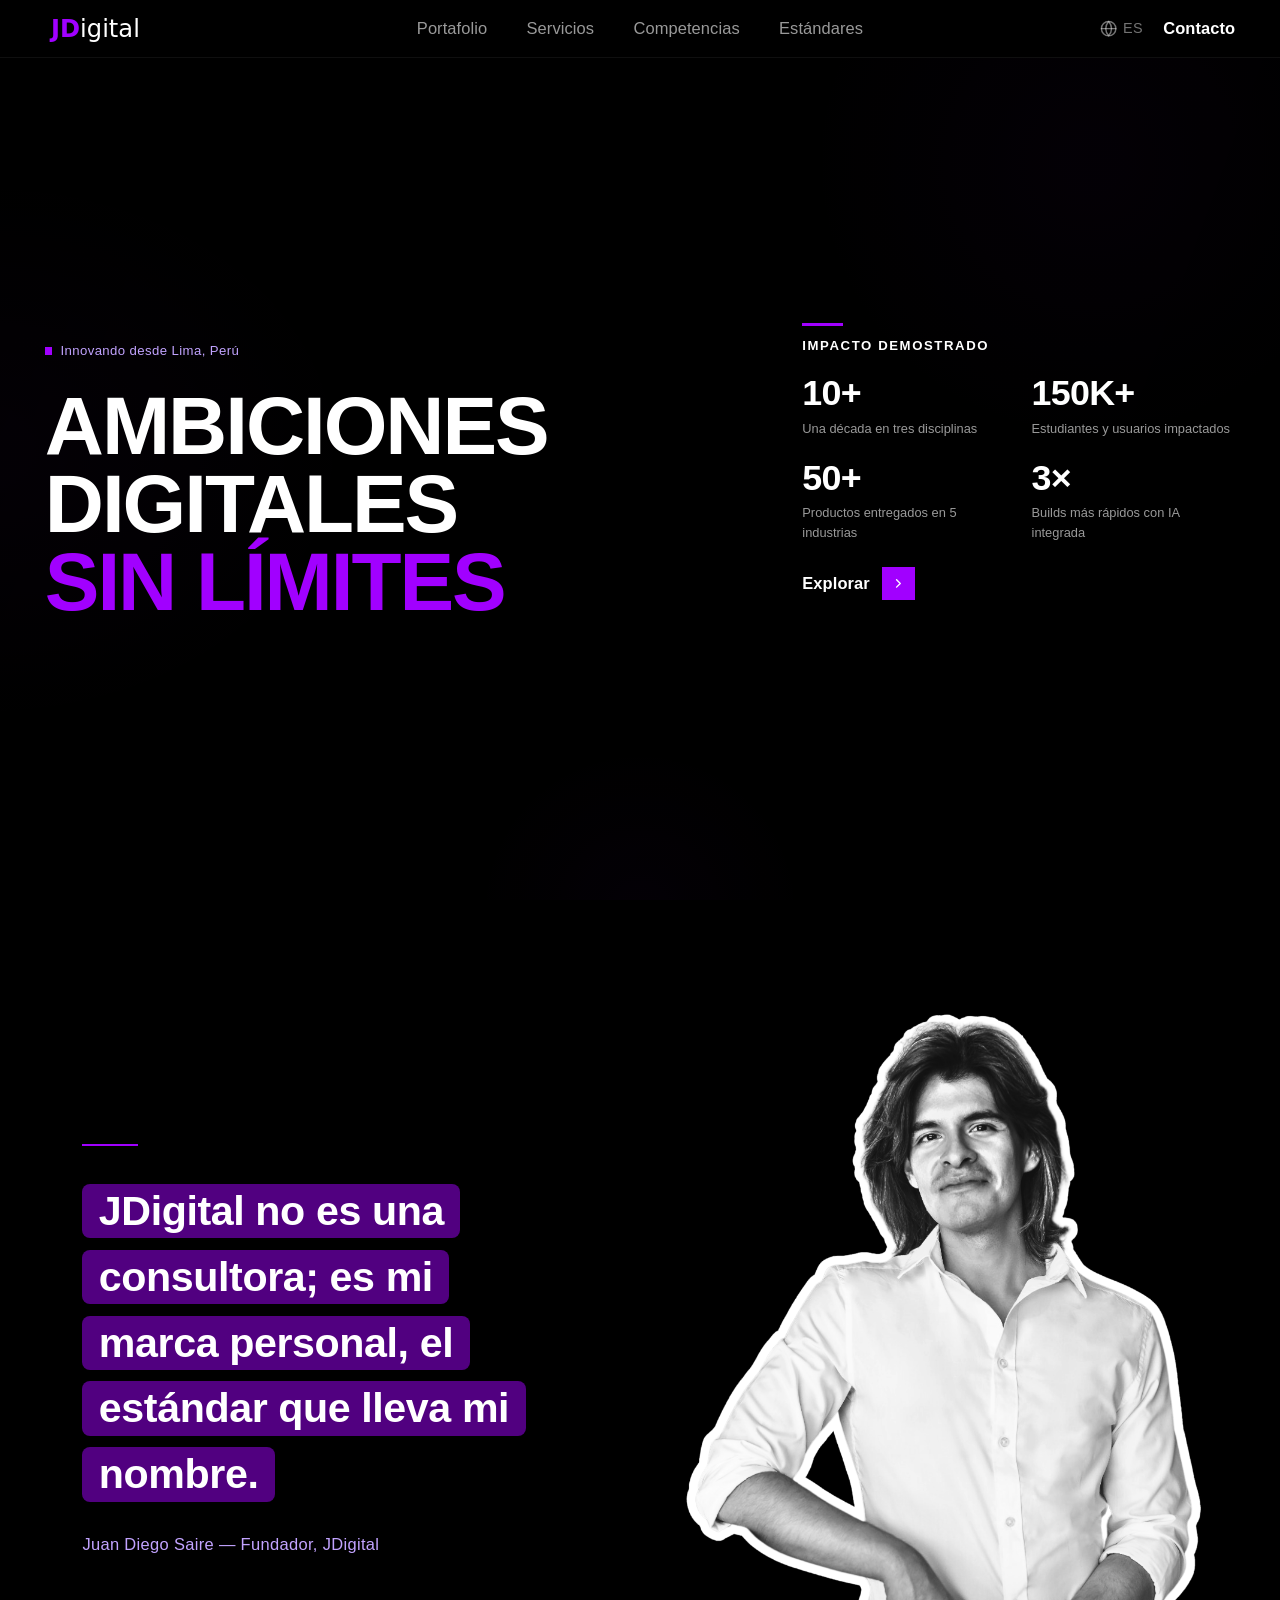
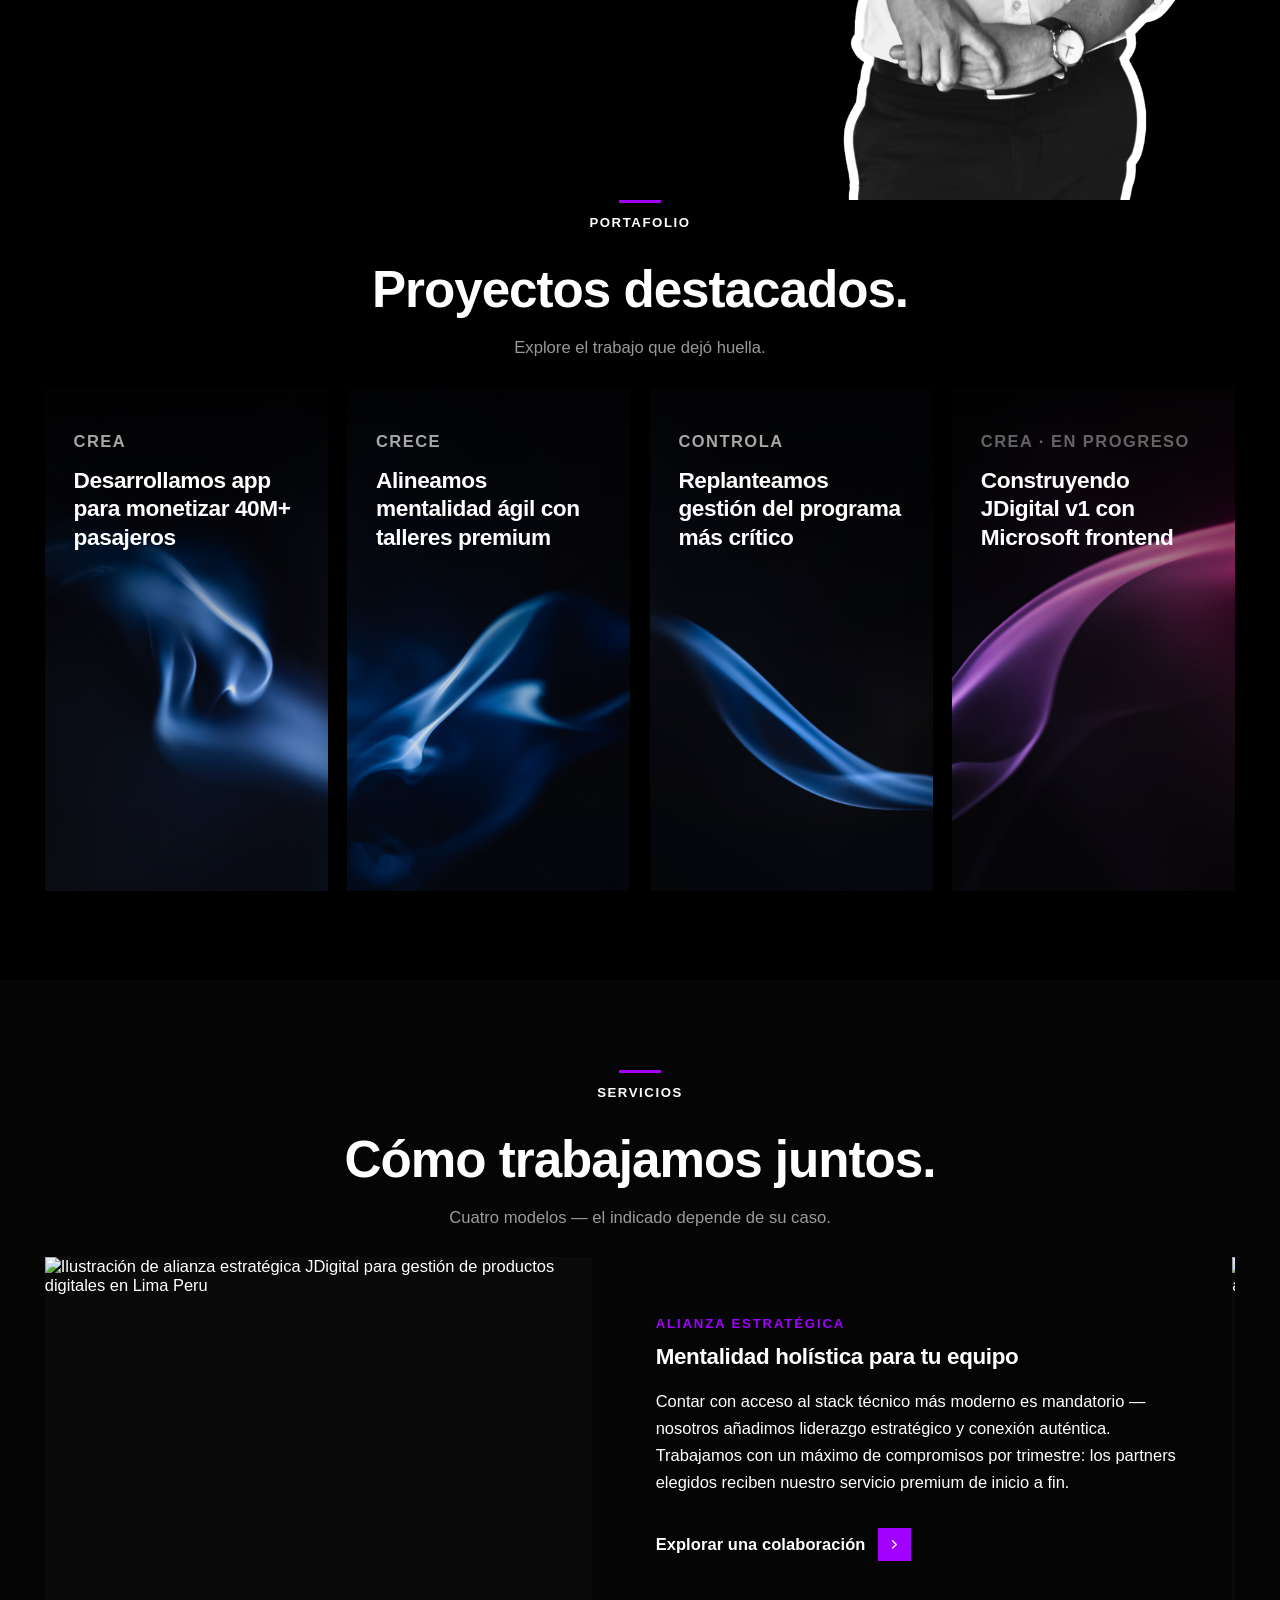
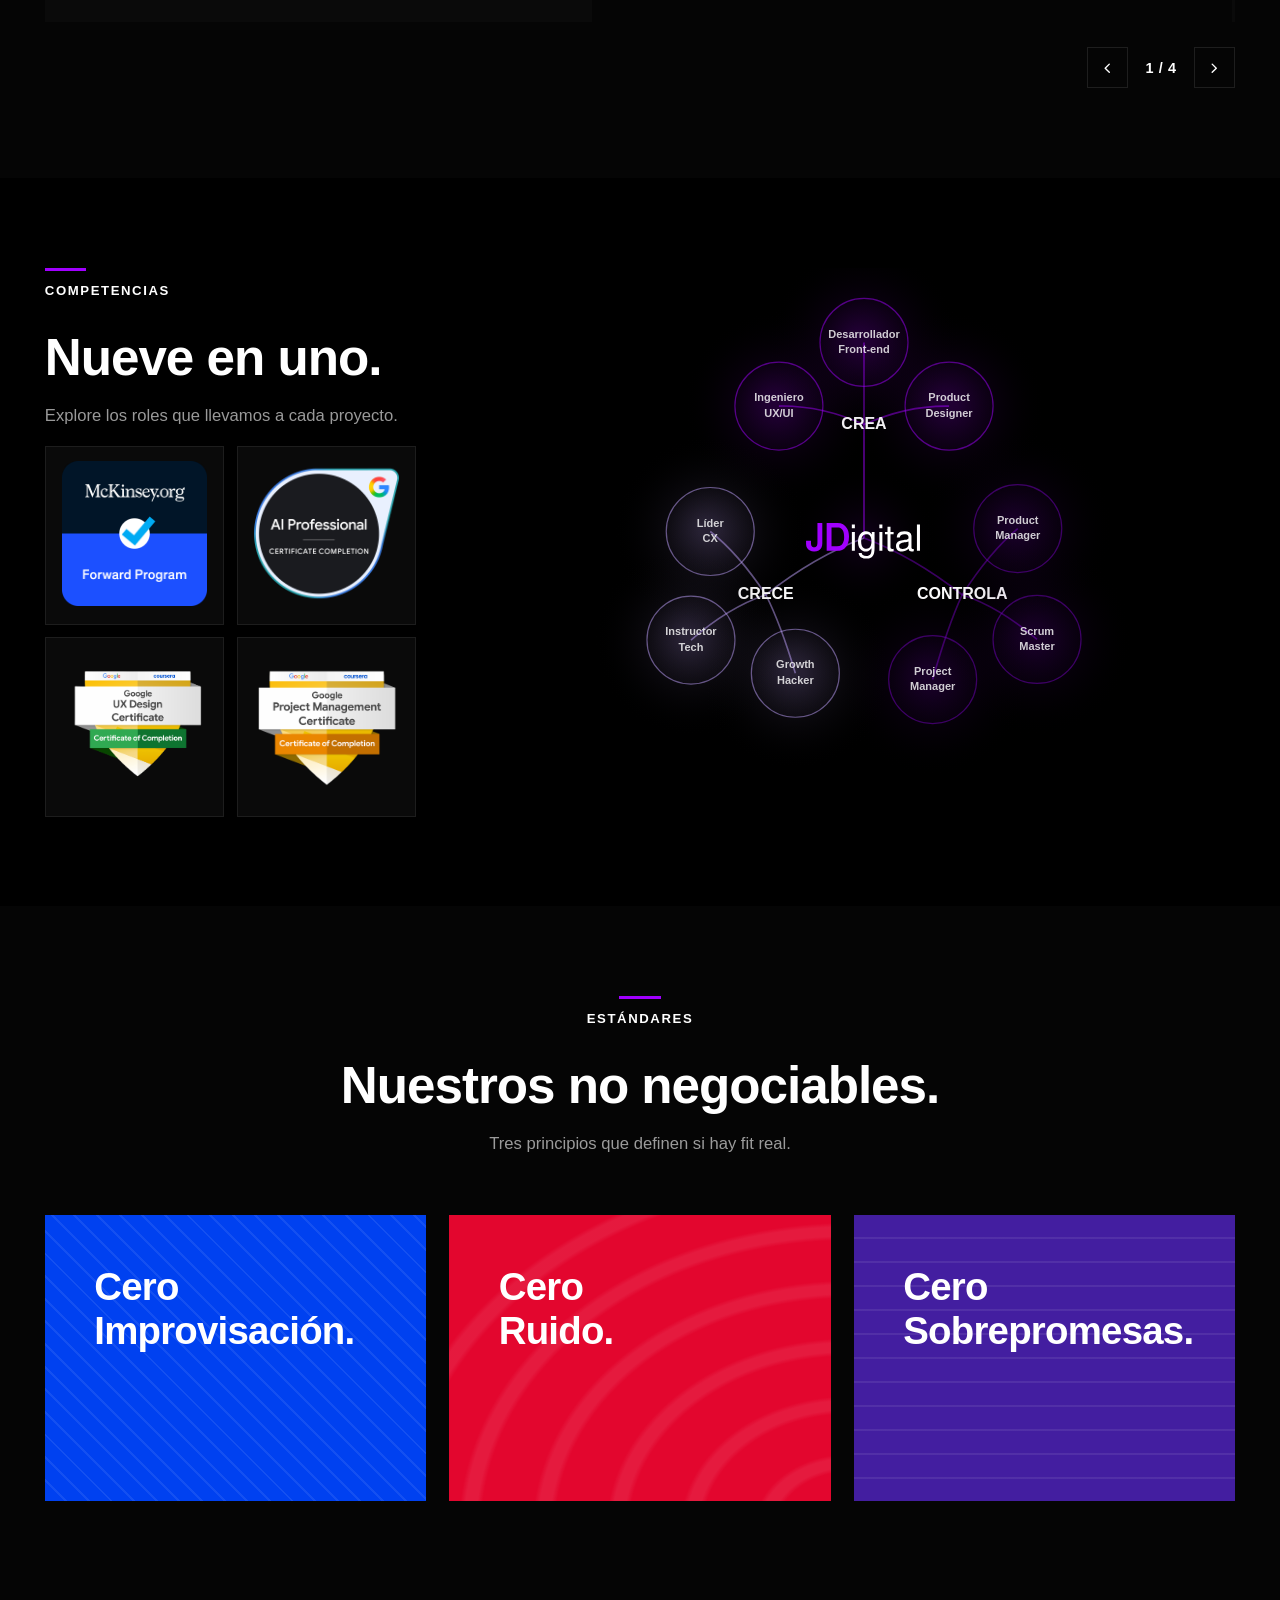
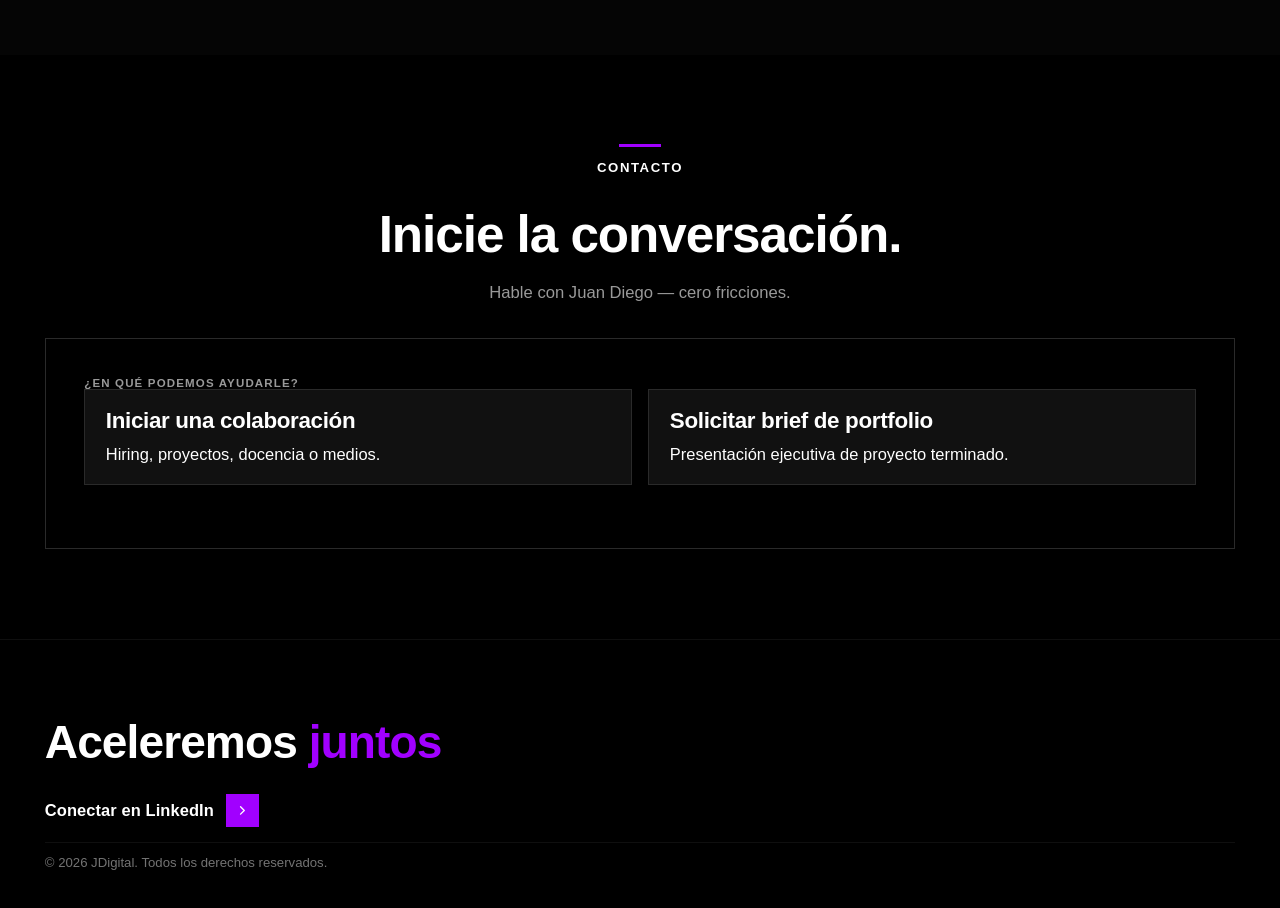
==== commit b210a556: "fix: sync lang selector UI to ES default on load" ====
--- a/index.html
+++ b/index.html
@@ -59,13 +59,13 @@
               <line x1="2" y1="12" x2="22" y2="12"/>
               <path d="M12 2a15.3 15.3 0 0 1 4 10 15.3 15.3 0 0 1-4 10 15.3 15.3 0 0 1-4-10 15.3 15.3 0 0 1 4-10z"/>
             </svg>
-            <span id="langLabel">EN</span>
+            <span id="langLabel">ES</span>
           </button>
           <div class="nav__lang-panel" id="langPanel" role="listbox" aria-label="Language">
             <button class="nav__lang-option nav__lang-option--active"
-                    role="option" aria-selected="true" data-lang="EN">EN</button>
+                    role="option" aria-selected="true" data-lang="ES">ES</button>
             <button class="nav__lang-option"
-                    role="option" aria-selected="false" data-lang="ES">ES</button>
+                    role="option" aria-selected="false" data-lang="EN">EN</button>
           </div>
         </div>
 
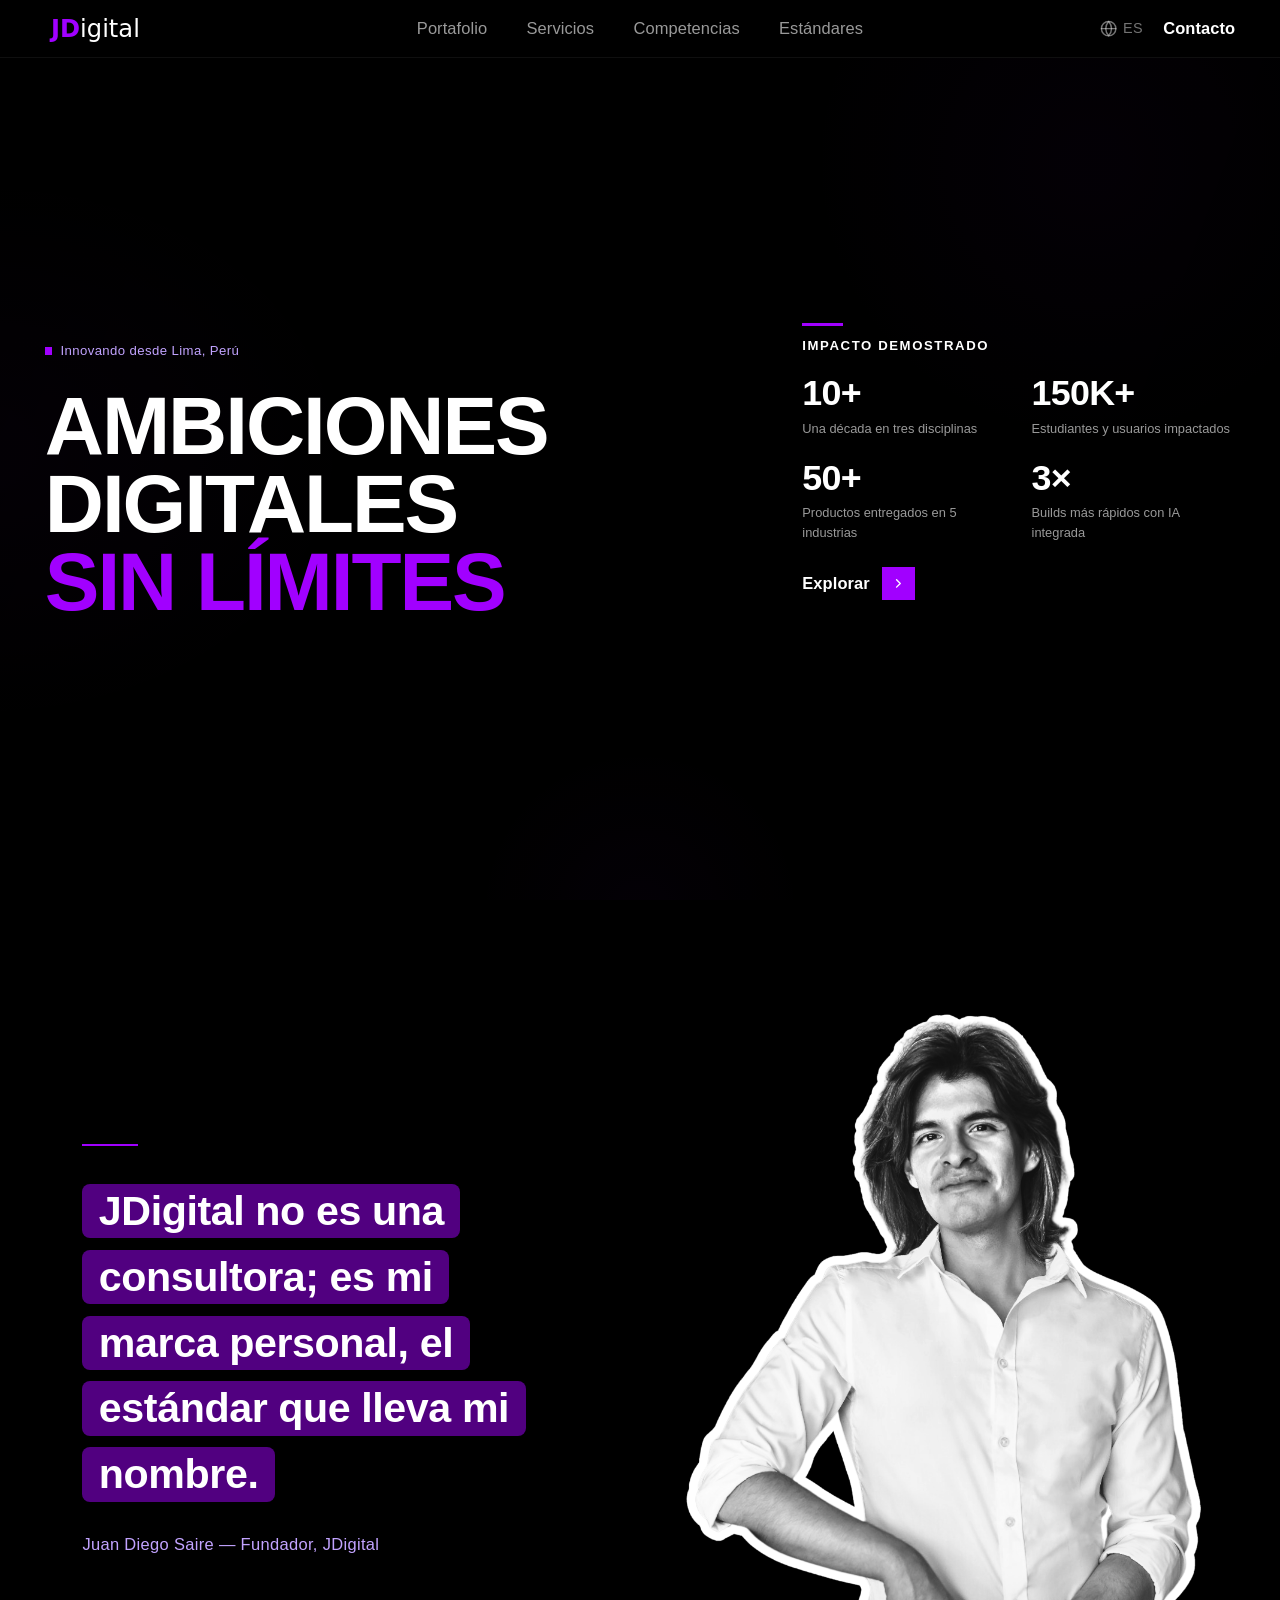
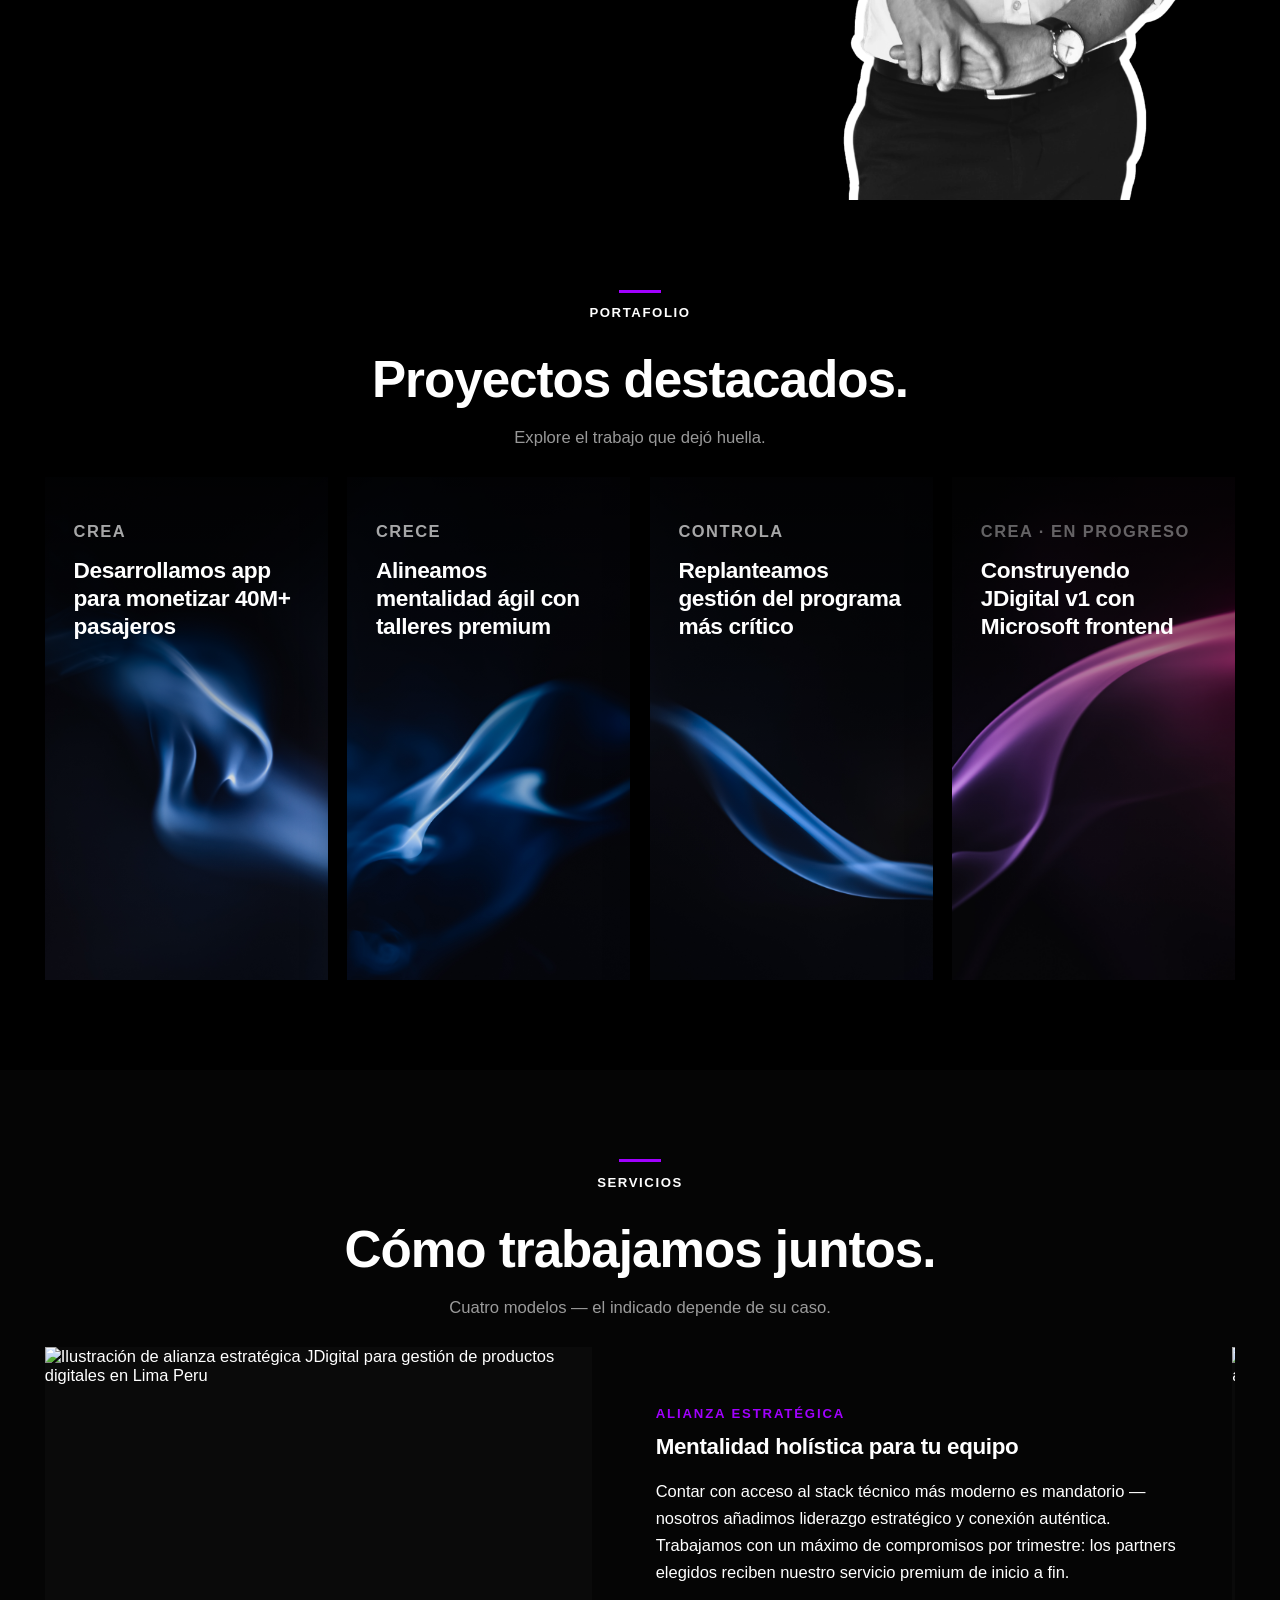
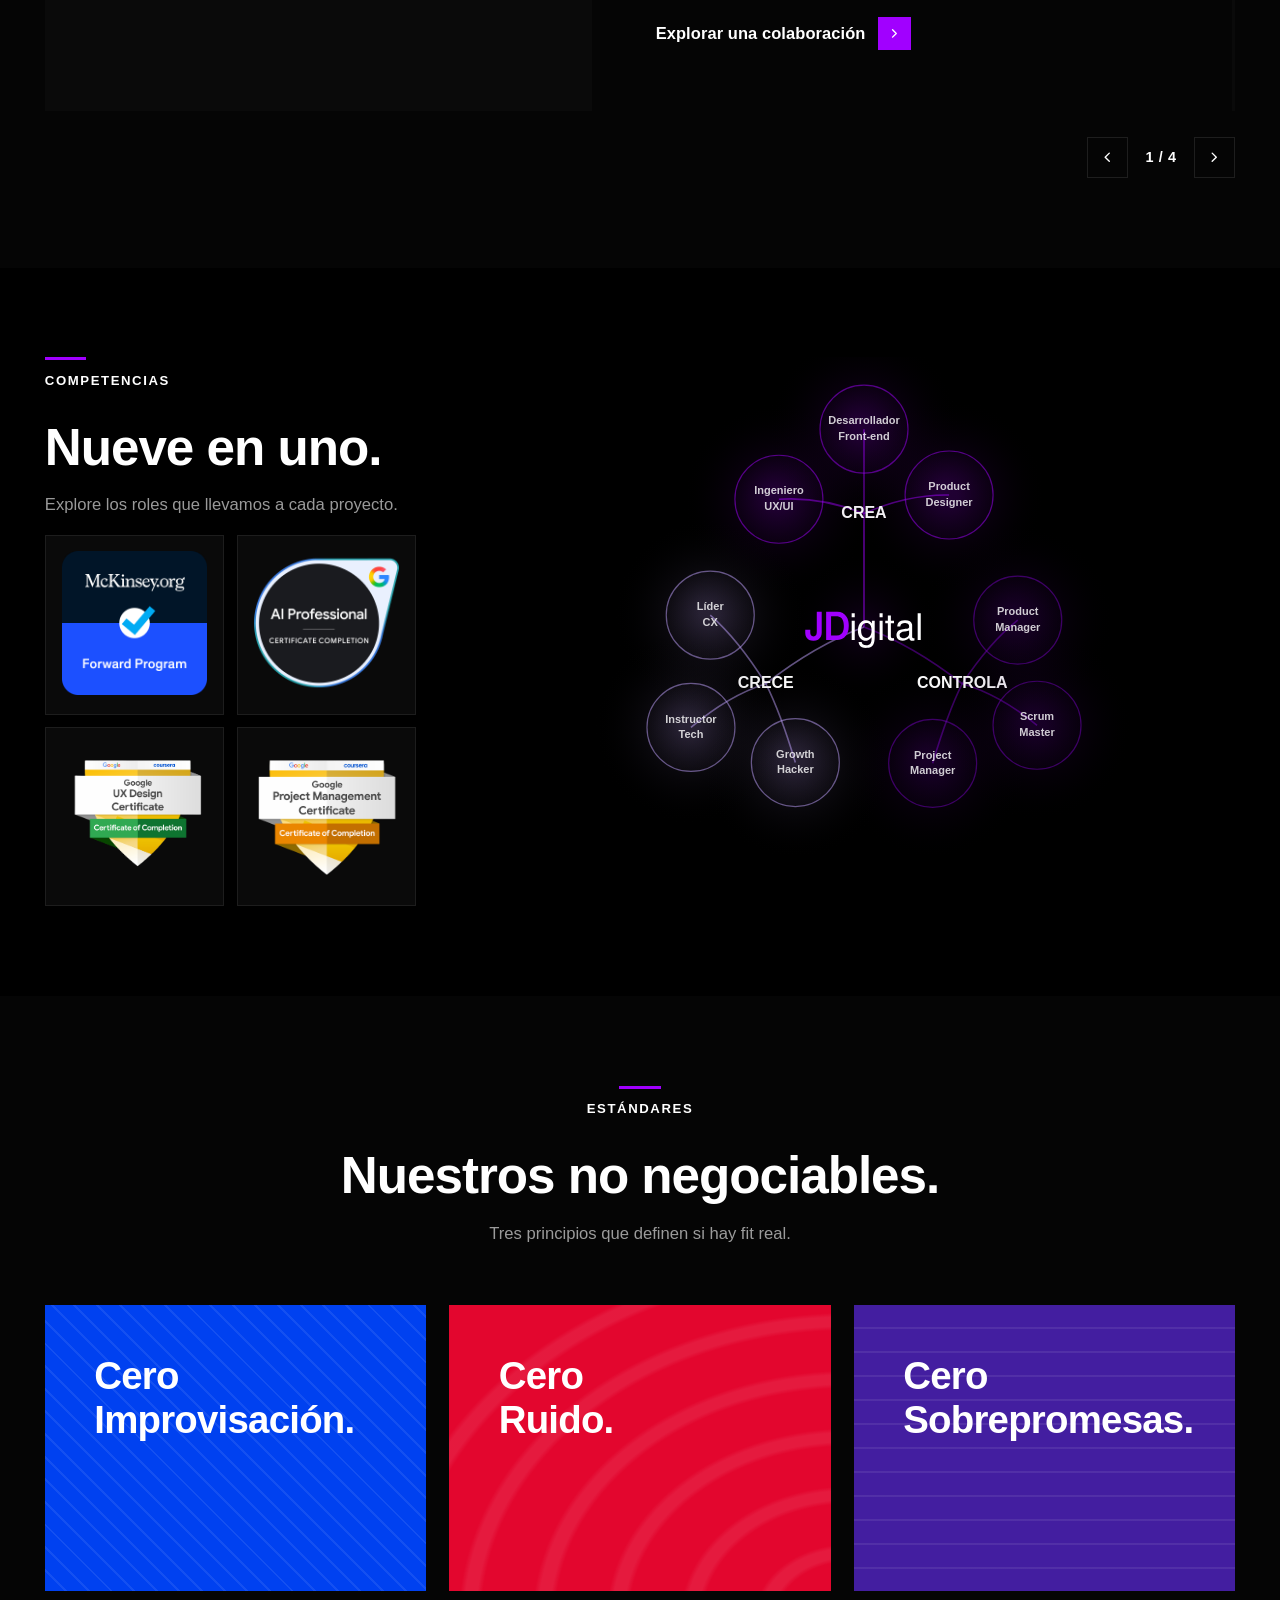
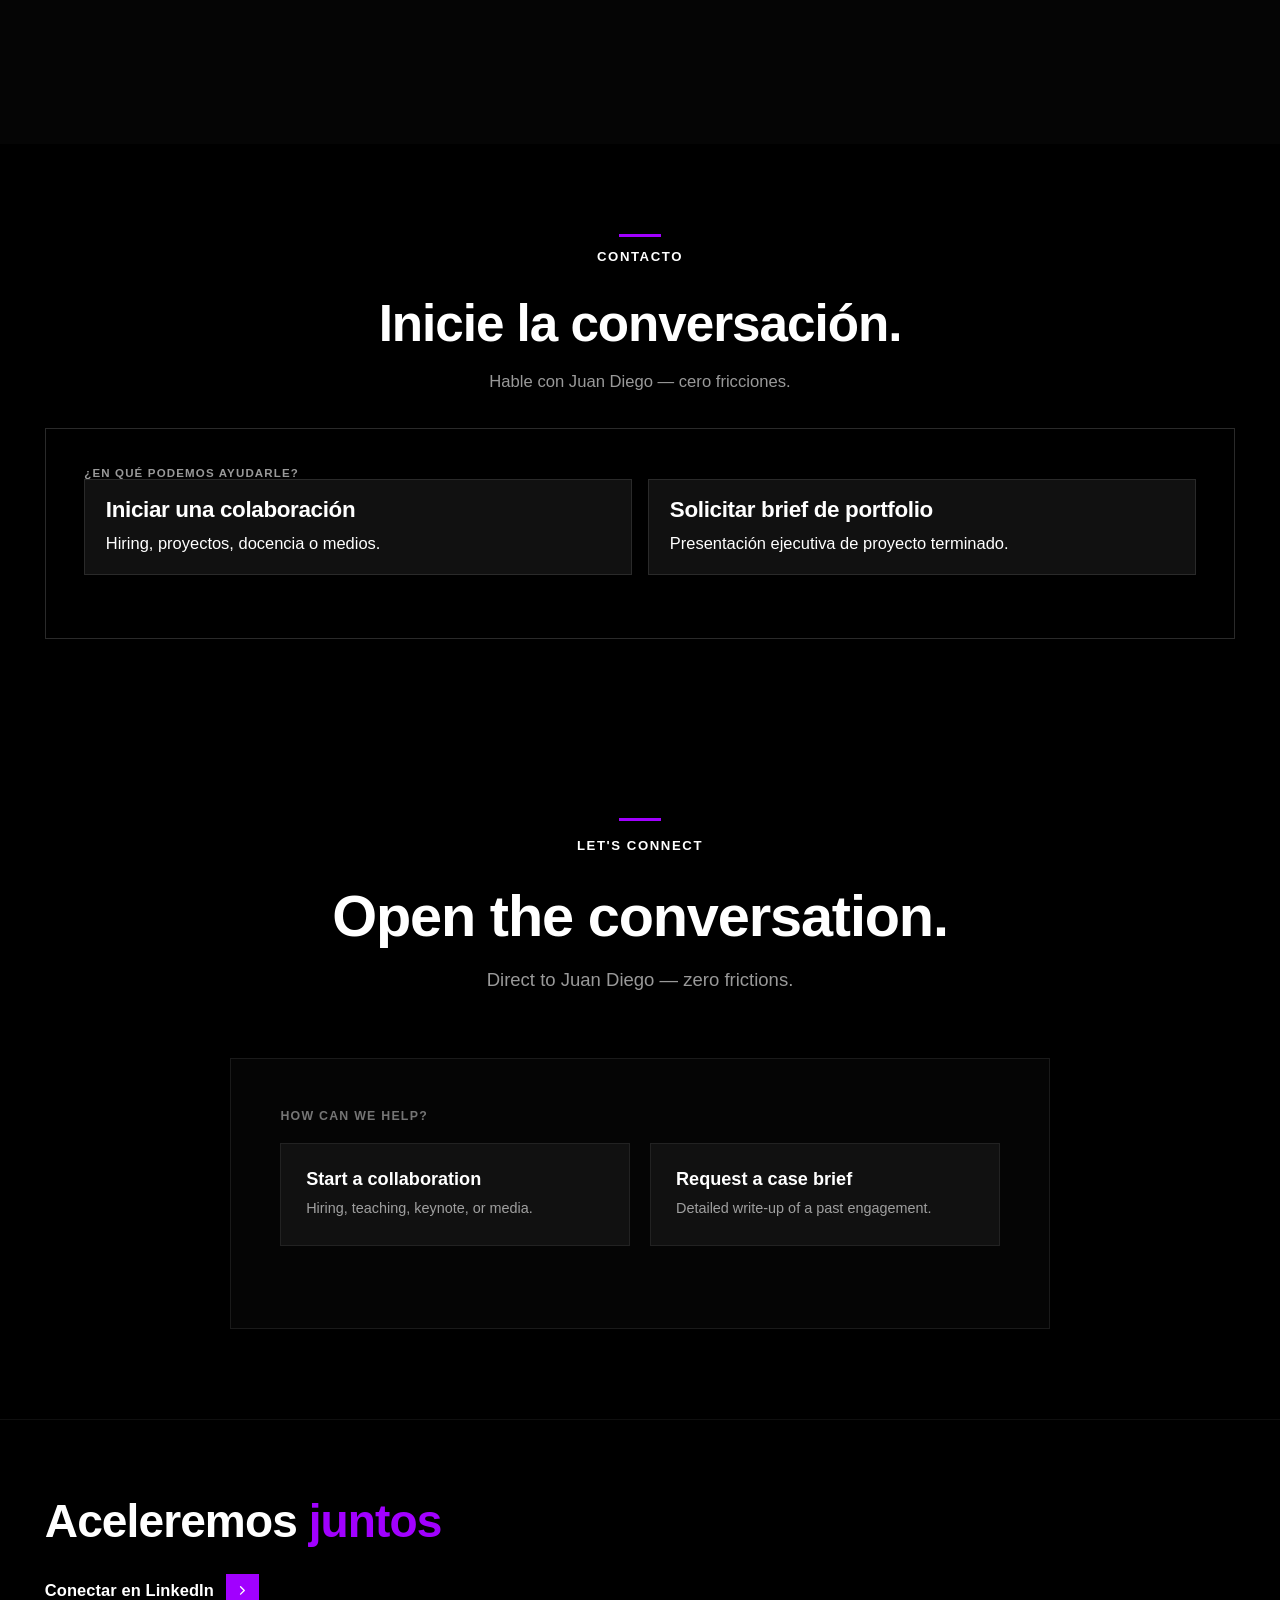
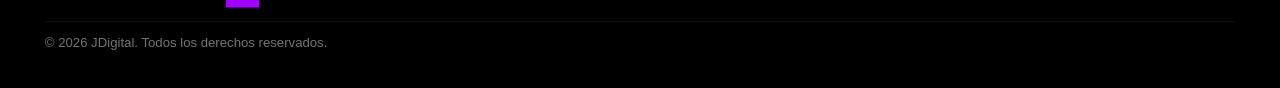
==== commit 245e3a1b: "fix(a11y): wire modal aria-labelledby and error-hint live regions" ====
--- a/index.html
+++ b/index.html
@@ -955,6 +955,182 @@
     </div>
   </section>
 
+  <!-- ============================================================
+       CONTACT V5 (Contact2) — parallel test
+       Gemini build inserted alongside legacy #contact for QA.
+       Selectors carry the "2" suffix to avoid ID collisions.
+       Logic preserved 1:1; brand-token migration handled in PR2.
+       ============================================================ -->
+  <section id="contact2" class="section" aria-labelledby="contact2-heading">
+    <div class="section__inner">
+
+      <header class="contact-header">
+        <div class="header-bar" aria-hidden="true"></div>
+        <span class="header-eyebrow">LET'S CONNECT</span>
+        <h2 class="header-headline" id="contact2-heading">Open the conversation.</h2>
+        <p class="header-lede">Direct to Juan Diego — zero frictions.</p>
+      </header>
+
+      <div class="contact-form-box">
+        <form id="contactForm2" class="contact-form" novalidate>
+
+          <fieldset class="intent-group">
+            <legend class="intent-legend">How can we help?</legend>
+
+            <div class="intent-cards">
+              <label class="intent-card" id="card-collab2">
+                <input type="radio" name="intent" value="collaboration" class="intent-input" required>
+                <span class="intent-card-content">
+                  <span class="intent-card-title">Start a collaboration</span>
+                  <span class="intent-card-desc">Hiring, teaching, keynote, or media.</span>
+                </span>
+              </label>
+
+              <label class="intent-card" id="card-brief2">
+                <input type="radio" name="intent" value="brief" class="intent-input">
+                <span class="intent-card-content">
+                  <span class="intent-card-title">Request a case brief</span>
+                  <span class="intent-card-desc">Detailed write-up of a past engagement.</span>
+                </span>
+              </label>
+            </div>
+          </fieldset>
+
+          <div class="path-fields" id="path-collaboration2">
+
+            <div class="form-group" id="field-collab-type2">
+              <label class="form-label" for="engagementType2">What's your next digital ambition? <span class="asterisk">*</span></label>
+              <div class="select-wrapper">
+                <select class="form-select" id="engagementType2" name="engagementType" required aria-describedby="hint-engagementType2">
+                  <option value="" disabled selected hidden>Select one</option>
+                  <option value="strategic-partnership">Contract — hiring, project, or partnership</option>
+                  <option value="education-opportunity">Education — teaching or training</option>
+                  <option value="public-speaking">Speaking — keynote, panel, or workshop</option>
+                  <option value="content-media">Content — TikTok, podcast, or feature</option>
+                  <option value="other">Something else</option>
+                </select>
+              </div>
+              <span class="error-hint" id="hint-engagementType2" role="status" aria-live="polite">Please select an engagement type.</span>
+            </div>
+
+            <div class="form-row">
+              <div class="form-group" id="field-collab-name2">
+                <label class="form-label" for="collabName2">Full name <span class="asterisk">*</span></label>
+                <input class="form-input" type="text" id="collabName2" name="fullName" placeholder="Ana Torres" required aria-describedby="hint-collabName2">
+                <span class="error-hint" id="hint-collabName2" role="status" aria-live="polite">Full name is required.</span>
+              </div>
+              <div class="form-group" id="field-collab-email2">
+                <label class="form-label" for="collabEmail2">Email Address <span class="asterisk">*</span></label>
+                <input class="form-input" type="email" id="collabEmail2" name="email" placeholder="ana@company.com" required aria-describedby="hint-collabEmail2">
+                <span class="error-hint" id="hint-collabEmail2" role="status" aria-live="polite">A valid email address is required.</span>
+              </div>
+            </div>
+
+            <div class="form-group" id="field-collab-message2">
+              <label class="form-label" for="collabMessage2">Tell us the context <span class="asterisk">*</span></label>
+              <textarea class="form-textarea" id="collabMessage2" name="message" placeholder="Describe the context — a role, a project, an idea. The more specific, the better." required aria-describedby="hint-collabMessage2"></textarea>
+              <span class="error-hint" id="hint-collabMessage2" role="status" aria-live="polite">A message is required.</span>
+            </div>
+
+          </div>
+
+          <div class="path-fields" id="path-brief2">
+
+            <div class="form-group" id="field-brief-case2">
+              <label class="form-label" for="briefCase2">Which case study? <span class="asterisk">*</span></label>
+              <div class="select-wrapper">
+                <select class="form-select" id="briefCase2" name="case" required aria-describedby="hint-briefCase2">
+                  <option value="" disabled selected hidden>Select one</option>
+                  <option value="limafly">UX/UI Design — LimaFly App</option>
+                  <option value="agile">Agile Workshop — Lima Airport</option>
+                  <option value="tuua">Program Management — TUUA Transfer</option>
+                  <option value="jdigital">Frontend Development — JDigital</option>
+                </select>
+              </div>
+              <span class="error-hint" id="hint-briefCase2" role="status" aria-live="polite">Please select a case study.</span>
+            </div>
+
+            <div class="form-row">
+              <div class="form-group" id="field-brief-name2">
+                <label class="form-label" for="briefName2">Full name <span class="asterisk">*</span></label>
+                <input class="form-input" type="text" id="briefName2" name="fullName" placeholder="Ana Torres" required aria-describedby="hint-briefName2">
+                <span class="error-hint" id="hint-briefName2" role="status" aria-live="polite">Full name is required.</span>
+              </div>
+              <div class="form-group" id="field-brief-email2">
+                <label class="form-label" for="briefEmail2">Email Address <span class="asterisk">*</span></label>
+                <input class="form-input" type="email" id="briefEmail2" name="email" placeholder="ana@company.com" required aria-describedby="hint-briefEmail2">
+                <span class="error-hint" id="hint-briefEmail2" role="status" aria-live="polite">A valid email address is required.</span>
+              </div>
+            </div>
+
+            <div class="form-row">
+              <div class="form-group" id="field-brief-company2">
+                <label class="form-label" for="briefCompany2">Company <span class="asterisk">*</span></label>
+                <input class="form-input" type="text" id="briefCompany2" name="company" placeholder="Company Name" required aria-describedby="hint-briefCompany2">
+                <span class="error-hint" id="hint-briefCompany2" role="status" aria-live="polite">Company name is required.</span>
+              </div>
+              <div class="form-group" id="field-brief-role2">
+                <label class="form-label" for="briefRole2">Role <span class="asterisk">*</span></label>
+                <input class="form-input" type="text" id="briefRole2" name="role" placeholder="Role Name" required aria-describedby="hint-briefRole2">
+                <span class="error-hint" id="hint-briefRole2" role="status" aria-live="polite">Role designation is required.</span>
+              </div>
+            </div>
+
+            <div class="form-group" id="field-brief-source2">
+              <label class="form-label" for="briefSource2">How did you hear about JDigital? <span class="asterisk">*</span></label>
+              <div class="select-wrapper">
+                <select class="form-select" id="briefSource2" name="source" required aria-describedby="hint-briefSource2">
+                  <option value="" disabled selected hidden>Select one</option>
+                  <option value="linkedin">LinkedIn</option>
+                  <option value="web-search">Web Search</option>
+                  <option value="referral">Referral</option>
+                  <option value="industry-event">Industry / Academic Event</option>
+                  <option value="academic-program">Company Presentation</option>
+                  <option value="other">Other</option>
+                </select>
+              </div>
+              <span class="error-hint" id="hint-briefSource2" role="status" aria-live="polite">Please select how you heard about us.</span>
+            </div>
+
+          </div>
+
+          <div id="footerActions2" style="display: none;">
+            <p class="mandatory-footnote"><span class="asterisk">*</span> Indicates a mandatory field</p>
+
+            <div class="submit-row" id="submitRow2">
+              <p class="form-disclaimer">We reply within two business days — usually faster.</p>
+
+              <button type="submit" class="submit-btn" aria-label="Submit">
+                <span class="submit-label" id="submitLabel2">Send message</span>
+                <span class="submit-icon" aria-hidden="true">
+                  <svg viewBox="0 0 24 24"><polyline points="9 18 15 12 9 6"/></svg>
+                </span>
+              </button>
+            </div>
+          </div>
+
+        </form>
+      </div>
+
+    </div>
+  </section>
+
+  <div id="successModal2" class="modal-overlay" aria-hidden="true" role="dialog" aria-modal="true" aria-labelledby="modalHeadline2">
+    <div class="modal-window">
+      <button id="modalCloseBtn2" class="modal-close-btn" aria-label="Close modal">
+        <svg viewBox="0 0 24 24" fill="none">
+          <line x1="18" y1="6" x2="6" y2="18"></line>
+          <line x1="6" y1="6" x2="18" y2="18"></line>
+        </svg>
+      </button>
+
+      <img src="assets/img/jdigital-logo-mini2.svg" alt="JD Icon" class="modal-logo" onerror="this.style.display='none'">
+
+      <h3 class="modal-headline" id="modalHeadline2">Message received.</h3>
+      <p class="modal-body" id="modalBody2" aria-live="polite" aria-atomic="true">We appreciate your submission. We’re reviewing your message. Check back your email in 48 hours for a response.</p>
+    </div>
+  </div>
+
   </main>
 
 
--- a/assets/css/main.css
+++ b/assets/css/main.css
@@ -343,9 +343,7 @@
   color: var(--color-brand-white);
 }
 
-/* Zero top padding is load-bearing: it lets Work butt directly against
-   the full-bleed Micro-About portrait above (no horizontal black band). */
-#work { padding: 0 0 clamp(4rem, 7vw, 7.5rem); }
+#work { padding: clamp(4rem, 7vw, 7.5rem) 0 clamp(4rem, 7vw, 7.5rem); }
 
 .work__track {
   list-style: none;
@@ -1910,3 +1908,433 @@
     height: 100%;
   }
 }
+
+/* ============================================================
+   ===== CONTACT V5 (Contact2) — parallel test =====
+   Gemini build styles appended verbatim; selectors scoped to
+   #contact2 (or #successModal2 for the modal which lives at
+   document root). Brand-token migration handled in PR2.
+   ============================================================ */
+
+/* Gemini :root additions — existing tokens (brand-purple, purple-hover,
+   font-primary, fw-*, ease-standard, duration-ui) are reused from global :root.
+   Only genuinely new tokens are declared here. */
+:root {
+  --color-border-hover:  rgba(255, 255, 255, 0.22);
+  --color-error:         #FF4444;
+  --color-modal-bg:      var(--color-brand-white);
+  --color-modal-text:    var(--color-brand-black);
+  --color-modal-muted:   rgba(0, 0, 0, 0.6);
+  --color-modal-overlay: rgba(10, 10, 10, 0.85);
+}
+
+/* Scroll-lock while Contact2 modal is open. Global by design —
+   needed for the body overflow lock per Gemini logic. */
+body.modal-open {
+  overflow: hidden;
+}
+
+/* ── Editorial Header (Centered Layout) ────────────────────── */
+#contact2 .contact-header {
+  display: flex;
+  flex-direction: column;
+  align-items: center;
+  text-align: center;
+  margin-bottom: clamp(2.5rem, 5vw, 4rem);
+  max-width: 60rem;
+  width: 100%;
+  margin-left: auto;
+  margin-right: auto;
+}
+#contact2 .header-bar {
+  width: 2.5rem;
+  height: 3px;
+  background: var(--color-brand-purple);
+  margin-bottom: 1rem;
+}
+#contact2 .header-eyebrow {
+  font-size: 0.8rem;
+  font-weight: var(--fw-semibold);
+  letter-spacing: 0.12em;
+  text-transform: uppercase;
+  color: var(--color-brand-white);
+  margin-bottom: clamp(1.5rem, 2.5vw, 2.5rem);
+}
+#contact2 .header-headline {
+  font-size: clamp(2.2rem, 5vw, 3.5rem);
+  font-weight: var(--fw-bold);
+  line-height: 1.1;
+  letter-spacing: -0.02em;
+  color: var(--color-brand-white);
+  margin-bottom: 1rem;
+}
+#contact2 .header-lede {
+  font-size: clamp(1rem, 1.5vw, 1.125rem);
+  font-weight: var(--fw-light);
+  line-height: 1.6;
+  color: var(--color-text-muted);
+  max-width: 32rem;
+}
+
+/* ── Form Container Box ────────────────────────────────────── */
+#contact2 .contact-form-box {
+  width: 100%;
+  max-width: 820px;
+  border: 1px solid #1A1A1A;
+  background: #050505;
+  padding: clamp(1.5rem, 4vw, 3rem);
+  margin-left: auto;
+  margin-right: auto;
+}
+#contact2 .contact-form {
+  display: flex;
+  flex-direction: column;
+}
+
+/* ── Intent Radio Cards Layout ─────────────────────────────── */
+#contact2 .intent-group {
+  border: none;
+  margin-bottom: 2rem;
+}
+#contact2 .intent-legend {
+  font-size: 0.75rem;
+  font-weight: var(--fw-semibold);
+  letter-spacing: 0.1em;
+  text-transform: uppercase;
+  color: var(--color-text-dim);
+  margin-bottom: 1.25rem;
+  display: block;
+}
+#contact2 .intent-cards {
+  display: grid;
+  grid-template-columns: 1fr 1fr;
+  gap: 1.25rem;
+}
+#contact2 .intent-card {
+  position: relative;
+  display: block;
+  cursor: pointer;
+  padding: 1.5rem;
+  background: #111111;
+  border: 1px solid #222222;
+  transition: background var(--duration-ui) var(--ease-standard),
+              border-color var(--duration-ui) var(--ease-standard);
+}
+#contact2 .intent-card:hover {
+  background: #161616;
+  border-color: var(--color-border-hover);
+}
+#contact2 .intent-input {
+  position: absolute;
+  opacity: 0;
+  inset: 0;
+  cursor: pointer;
+  z-index: 2;
+}
+#contact2 .intent-card.is-selected {
+  border-color: var(--color-brand-purple);
+  background: #141118;
+}
+#contact2 .intent-card-content {
+  display: flex;
+  flex-direction: column;
+  gap: 0.5rem;
+}
+#contact2 .intent-card-title {
+  font-size: 1.1rem;
+  font-weight: var(--fw-bold);
+  color: var(--color-brand-white);
+}
+#contact2 .intent-card-desc {
+  font-size: 0.875rem;
+  color: var(--color-text-muted);
+  line-height: 1.5;
+}
+
+/* ── Path-Specific Dynamic Containers ────────────────────────── */
+#contact2 .path-fields {
+  display: none;
+  flex-direction: column;
+  gap: 1.5rem;
+  padding-top: 1rem;
+  border-top: 1px solid #1A1A1A;
+  margin-bottom: 1.5rem;
+}
+#contact2 .path-fields.is-active {
+  display: flex;
+}
+
+/* ── Form Fields & Elements ─────────────────────────────────── */
+#contact2 .form-row {
+  display: grid;
+  grid-template-columns: 1fr 1fr;
+  gap: 1.25rem;
+}
+#contact2 .form-group {
+  display: flex;
+  flex-direction: column;
+  gap: 0.5rem;
+}
+#contact2 .form-label {
+  font-size: 0.7rem;
+  font-weight: var(--fw-semibold);
+  letter-spacing: 0.1em;
+  text-transform: uppercase;
+  color: var(--color-text-muted);
+}
+#contact2 .form-label .asterisk {
+  color: var(--color-brand-purple);
+}
+#contact2 .form-input,
+#contact2 .form-select,
+#contact2 .form-textarea {
+  font-family: var(--font-primary);
+  font-size: 0.95rem;
+  color: var(--color-brand-white);
+  background: #111111;
+  border: 1px solid #222222;
+  padding: 0.875rem 1rem;
+  width: 100%;
+  outline: none;
+  transition: border-color var(--duration-ui) var(--ease-standard),
+              background var(--duration-ui) var(--ease-standard);
+}
+#contact2 .form-input::placeholder,
+#contact2 .form-textarea::placeholder {
+  color: rgba(255, 255, 255, 0.25);
+}
+#contact2 .form-input:hover,
+#contact2 .form-select:hover,
+#contact2 .form-textarea:hover {
+  background: #161616;
+  border-color: var(--color-border-hover);
+}
+#contact2 .form-input:focus,
+#contact2 .form-select:focus,
+#contact2 .form-textarea:focus {
+  border-color: var(--color-brand-purple);
+  background: #161616;
+}
+#contact2 .select-wrapper {
+  position: relative;
+}
+#contact2 .select-wrapper::after {
+  content: '';
+  position: absolute;
+  right: 1rem;
+  top: 50%;
+  transform: translateY(-50%);
+  width: 0; height: 0;
+  border-left: 5px solid transparent;
+  border-right: 5px solid transparent;
+  border-top: 6px solid var(--color-text-muted);
+  pointer-events: none;
+}
+#contact2 .form-select {
+  appearance: none;
+  -webkit-appearance: none;
+  cursor: pointer;
+  padding-right: 2.5rem;
+}
+#contact2 .form-textarea {
+  resize: vertical;
+  min-height: 8rem;
+  line-height: 1.6;
+}
+#contact2 .form-group.has-error .form-input,
+#contact2 .form-group.has-error .form-select,
+#contact2 .form-group.has-error .form-textarea {
+  border-color: var(--color-error);
+}
+#contact2 .error-hint {
+  display: none;
+  font-size: 0.72rem;
+  color: var(--color-error);
+  margin-top: 0.25rem;
+}
+#contact2 .form-group.has-error .error-hint {
+  display: block;
+}
+
+/* ── Footnote & Submit Area ─────────────────────────────────── */
+#contact2 .mandatory-footnote {
+  font-size: 0.8rem;
+  color: var(--color-text-dim);
+  margin-bottom: 1.5rem;
+  text-align: left;
+}
+#contact2 .mandatory-footnote .asterisk {
+  color: var(--color-brand-purple);
+}
+#contact2 .submit-row {
+  display: flex;
+  align-items: center;
+  justify-content: space-between;
+  gap: 1.5rem;
+  padding-top: 1.5rem;
+  border-top: 1px solid #1A1A1A;
+}
+#contact2 .form-disclaimer {
+  font-size: 0.75rem;
+  color: var(--color-text-dim);
+  line-height: 1.5;
+  max-width: 24rem;
+}
+#contact2 .submit-btn {
+  display: inline-flex;
+  align-items: center;
+  gap: 0.75rem;
+  cursor: pointer;
+  background: none;
+  border: none;
+  padding: 0;
+  font-family: inherit;
+}
+#contact2 .submit-label {
+  font-size: 1rem;
+  font-weight: var(--fw-bold);
+  color: var(--color-brand-white);
+}
+#contact2 .submit-icon {
+  display: inline-flex;
+  align-items: center;
+  justify-content: center;
+  width: 2.5rem;
+  height: 2.5rem;
+  background: var(--color-brand-purple);
+  transition: background var(--duration-ui) var(--ease-standard);
+}
+#contact2 .submit-btn:hover .submit-icon {
+  background: var(--color-purple-hover);
+}
+#contact2 .submit-icon svg {
+  width: 1rem;
+  height: 1rem;
+  fill: none;
+  stroke: var(--color-brand-white);
+  stroke-width: 2.2;
+  stroke-linecap: round;
+  stroke-linejoin: round;
+}
+
+/* ── Success Pop-Up Interaction (Modal Overlay) ─────────────── */
+/* Modal lives at document root — scoped by its ID. */
+#successModal2.modal-overlay {
+  position: fixed;
+  inset: 0;
+  background-color: var(--color-modal-overlay);
+  z-index: 1000;
+  display: flex;
+  align-items: center;
+  justify-content: center;
+  padding: 1.5rem;
+  backdrop-filter: blur(8px);
+
+  opacity: 0;
+  visibility: hidden;
+  transition: opacity var(--duration-ui) var(--ease-standard),
+              visibility var(--duration-ui) var(--ease-standard);
+}
+#successModal2.modal-overlay.is-active {
+  opacity: 1;
+  visibility: visible;
+}
+#successModal2 .modal-window {
+  background-color: var(--color-modal-bg);
+  color: var(--color-modal-text);
+  font-family: var(--font-primary);
+  width: 100%;
+  max-width: 440px;
+  padding: 3.5rem 2.5rem 3rem;
+  border-radius: 0;
+  position: relative;
+  text-align: center;
+
+  transform: translateY(30px) scale(0.96);
+  transition: transform 300ms var(--ease-standard);
+}
+#successModal2 .modal-window::before {
+  content: '';
+  position: absolute;
+  top: 0;
+  left: 0;
+  width: 100%;
+  height: 4px;
+  background: var(--color-brand-purple);
+  border-top-left-radius: 0;
+  border-top-right-radius: 0;
+}
+#successModal2.modal-overlay.is-active .modal-window {
+  transform: translateY(0) scale(1);
+}
+#successModal2 .modal-close-btn {
+  position: absolute;
+  top: 1.25rem;
+  right: 1.25rem;
+  width: 2.25rem;
+  height: 2.25rem;
+  display: flex;
+  align-items: center;
+  justify-content: center;
+  background: rgba(0,0,0,0.04);
+  border: none;
+  cursor: pointer;
+  border-radius: 0;
+  transition: background-color var(--duration-ui) var(--ease-standard);
+}
+#successModal2 .modal-close-btn:hover {
+  background: rgba(0, 0, 0, 0.08);
+}
+#successModal2 .modal-close-btn svg {
+  width: 1rem;
+  height: 1rem;
+  stroke: var(--color-modal-text);
+  stroke-width: 2.5;
+  stroke-linecap: round;
+  stroke-linejoin: round;
+}
+#successModal2 .modal-logo {
+  display: block;
+  margin: 0 auto 1.5rem;
+  max-width: 100%;
+  height: auto;
+}
+#successModal2 .modal-headline {
+  font-size: 1.75rem;
+  font-weight: var(--fw-bold);
+  letter-spacing: -0.02em;
+  margin-bottom: 0.75rem;
+  color: var(--color-modal-text);
+}
+#successModal2 .modal-body {
+  font-size: 1.05rem;
+  line-height: 1.6;
+  color: var(--color-modal-muted);
+  margin: 0;
+}
+
+/* ── Responsive Adaptation ──────────────────────────────────── */
+@media (max-width: 767px) {
+  #contact2 .intent-cards {
+    grid-template-columns: 1fr;
+    gap: 1rem;
+  }
+  #contact2 .form-row {
+    grid-template-columns: 1fr;
+    gap: 1.5rem;
+  }
+  #contact2 .submit-row {
+    flex-direction: column-reverse;
+    align-items: stretch;
+    gap: 1.5rem;
+  }
+  #contact2 .form-disclaimer {
+    max-width: 100%;
+    text-align: left;
+  }
+  #contact2 .submit-btn {
+    justify-content: flex-start;
+    width: fit-content;
+  }
+}
+/* ===== END CONTACT V5 (Contact2) ===== */
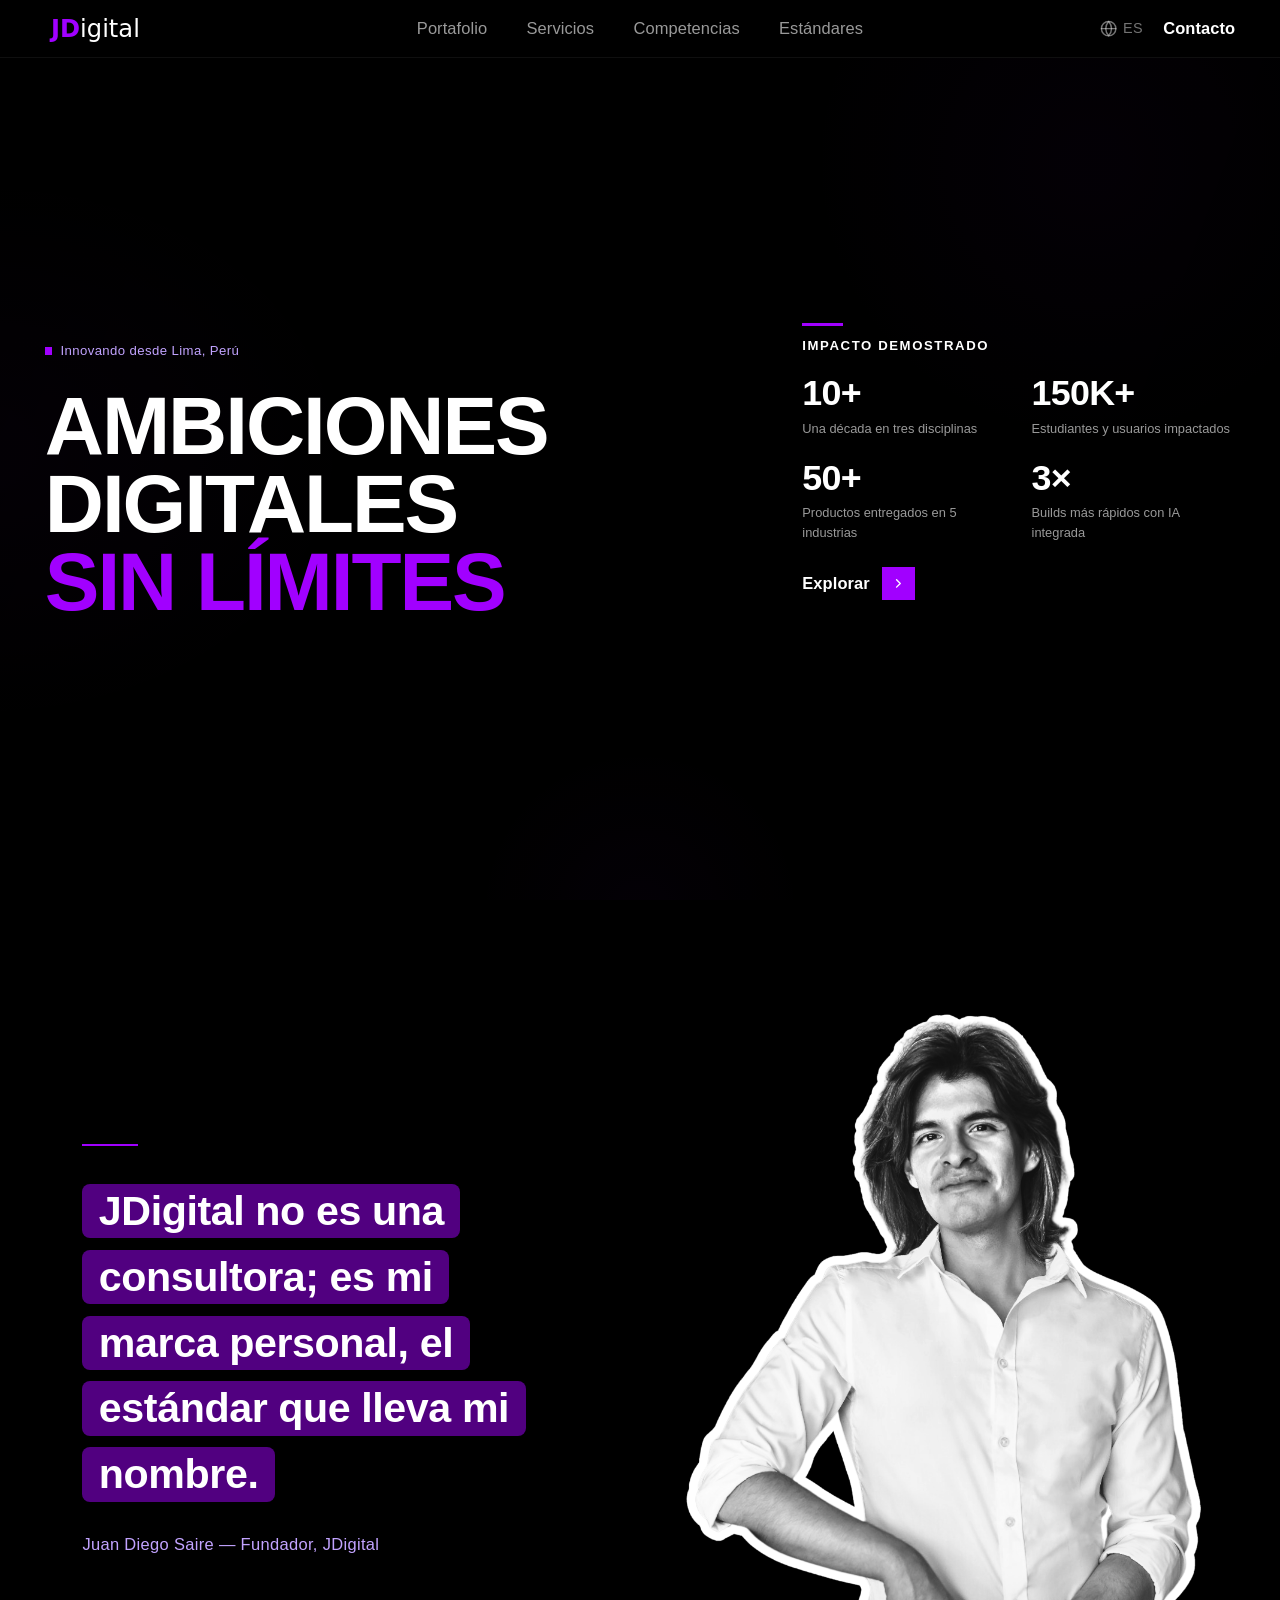
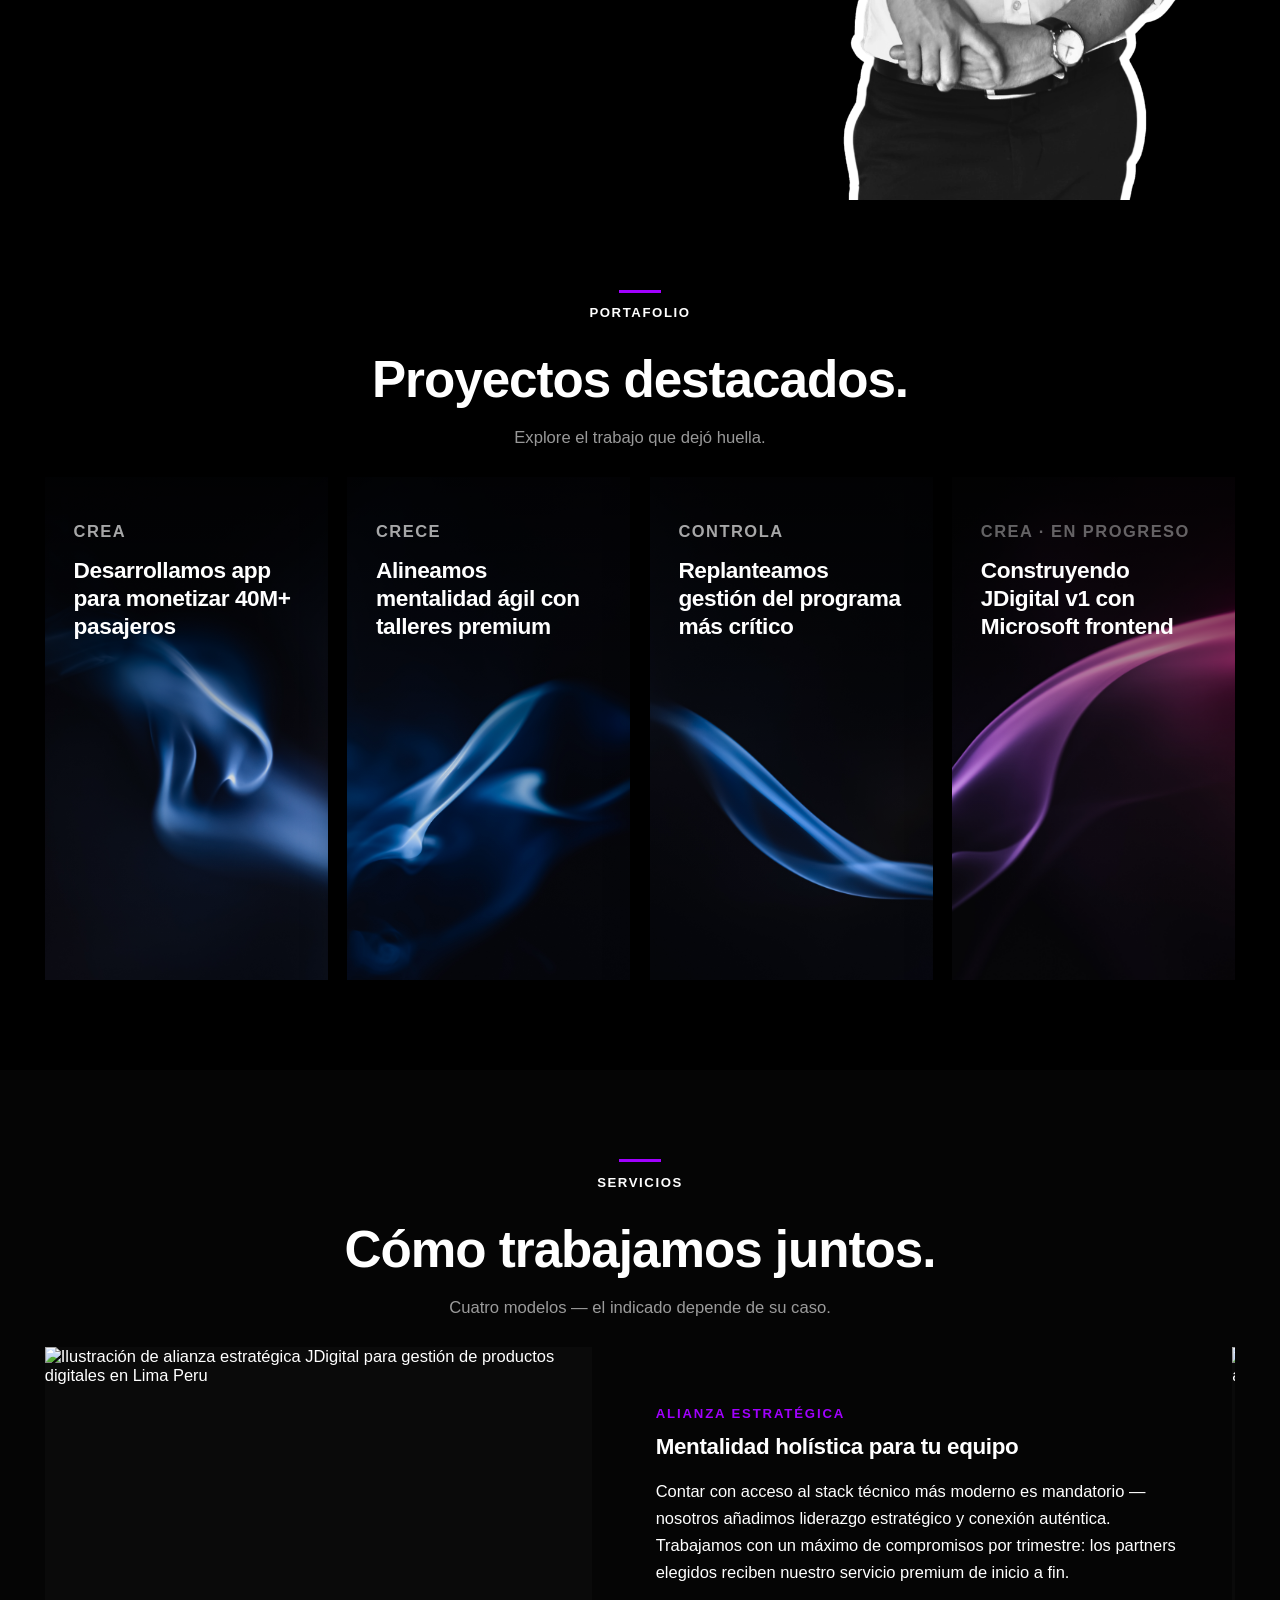
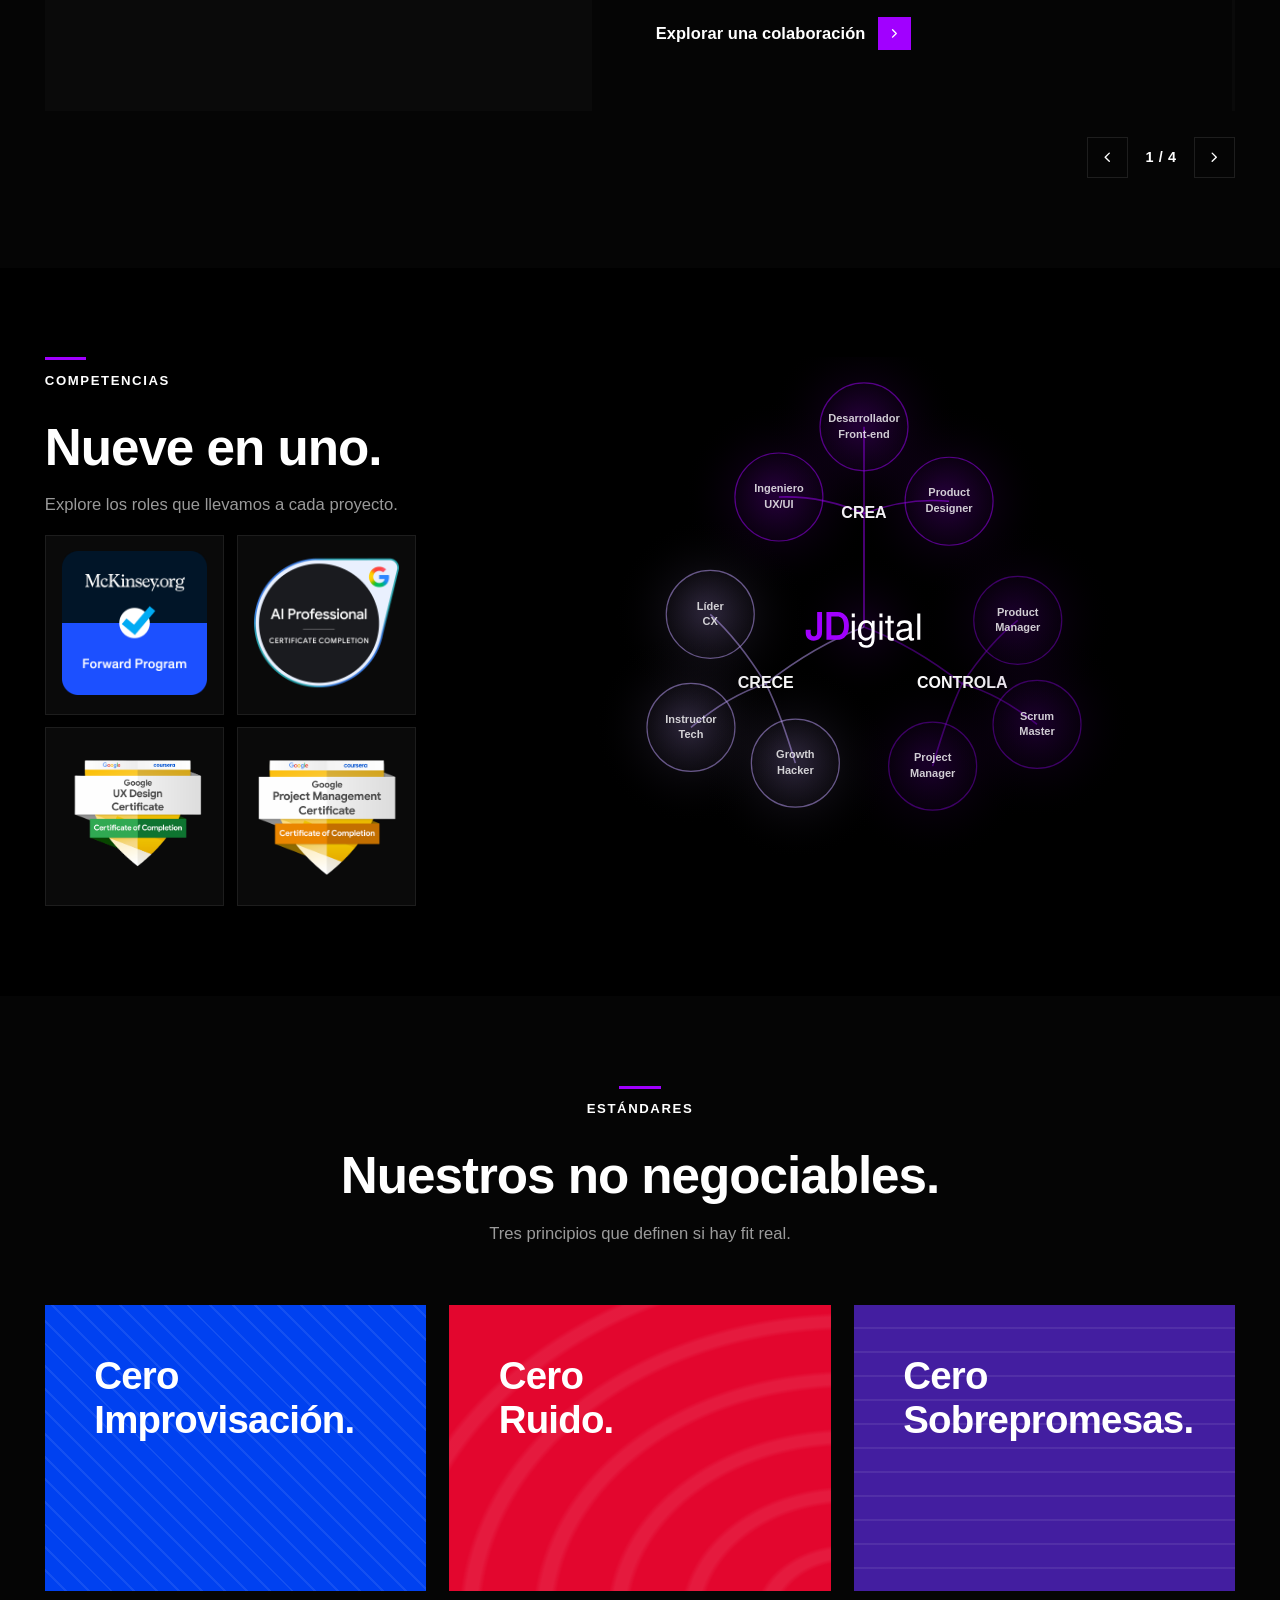
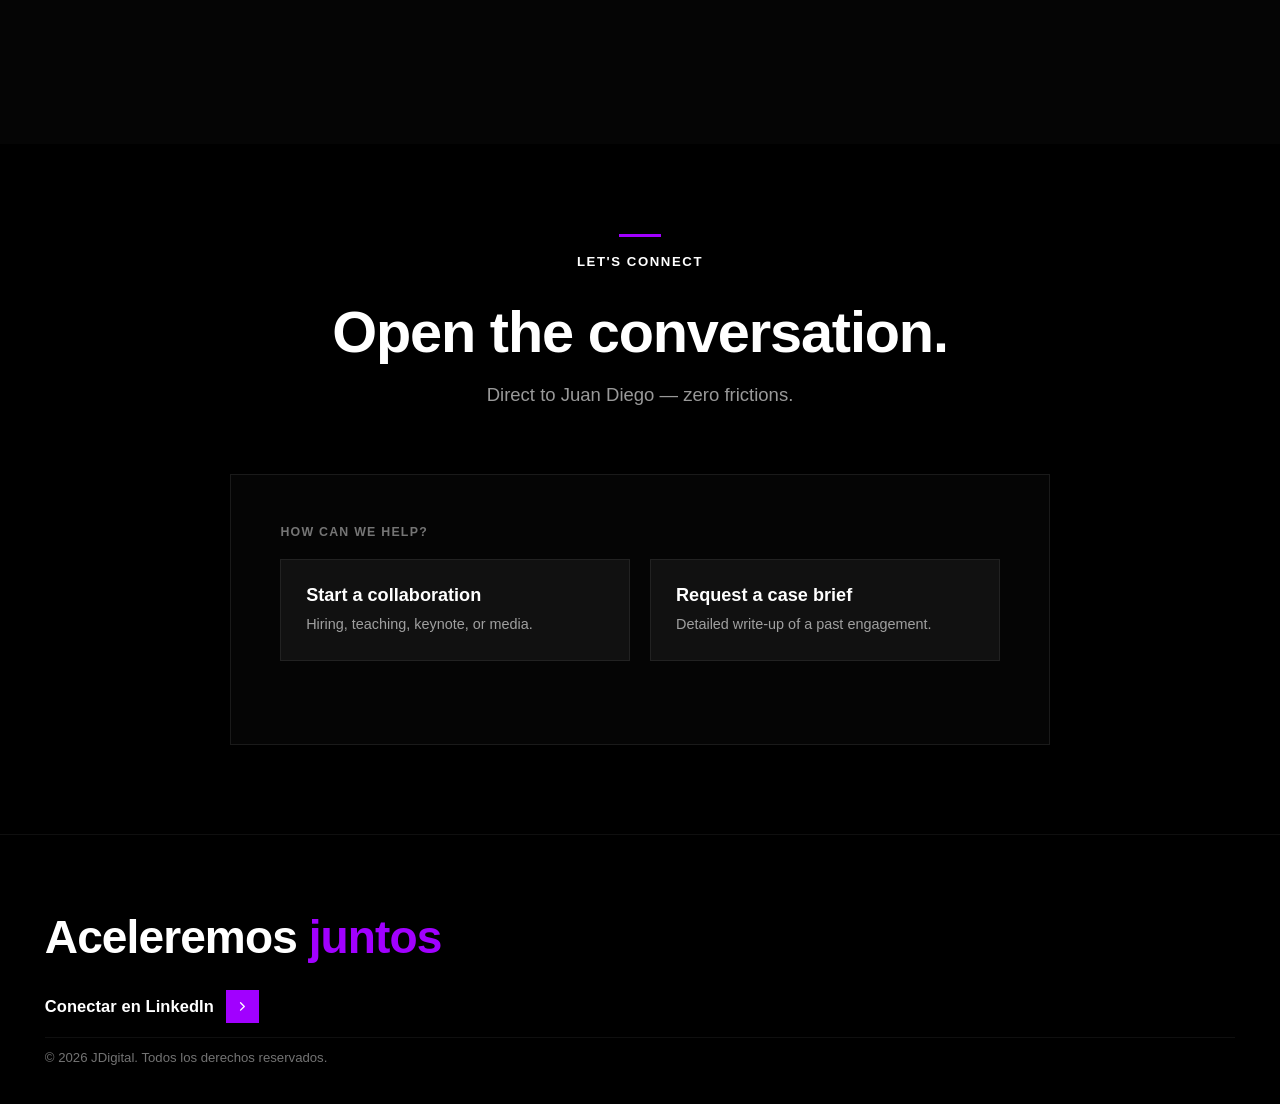
==== commit 724141ee: "refactor: rename Contact2 identifiers to canonical Contact" ====
--- a/index.html
+++ b/index.html
@@ -751,234 +751,31 @@
 
 
   <!-- ============================================================
-       CONTACT — v4 · EN/ES bilingual
-       Anchor: #contact
-       Copy locked: contact-en.json + contact-es.json
-       ============================================================ -->
-  <section class="section" id="contact" aria-labelledby="contact-heading">
-    <div class="section__inner">
-
-      <div class="contact__grid">
-
-        <!-- LEFT: 41% — Editorial anchor -->
-        <div class="contact__editorial">
-
-          <div class="section__eyebrow">
-            <span class="section__eyebrow-bar" aria-hidden="true"></span>
-            <p class="section__eyebrow-text" data-i18n="contact_eyebrow">Let's connect</p>
-          </div>
-
-          <h2 class="section__headline" id="contact-heading" data-i18n="contact_headline">Open the conversation.</h2>
-          <p class="section__lede" data-i18n="contact_lede">Direct to Juan Diego — no intake queues.</p>
-
-        </div>
-
-        <!-- RIGHT: 59% — Form -->
-        <div class="contact__form-wrapper">
-
-          <div class="contact__success" id="formSuccess" role="status" aria-live="polite">
-            <div class="contact__success-bar" aria-hidden="true"></div>
-            <h3 class="contact__success-headline" data-i18n="contact_success_headline">Message sent.</h3>
-            <p class="contact__success-body" data-i18n="contact_success_body">Check your email for response within 24 business hours.</p>
-            <button type="button" class="cta" id="formSuccessReset" aria-label="Start a new message">
-              <span class="cta__label" data-i18n="contact_success_new">New message</span>
-              <span class="cta__icon" aria-hidden="true">
-                <svg viewBox="0 0 24 24"><polyline points="9 18 15 12 9 6"/></svg>
-              </span>
-            </button>
-          </div>
-
-          <form class="contact__form" id="contactForm"
-                action="https://formspree.io/f/YOUR_FORM_ID"
-                method="POST" novalidate
-                aria-label="Strategic briefing form">
-
-            <!-- Intent selector -->
-            <fieldset class="contact__intent">
-              <legend class="contact__intent-label" data-i18n="contact_intent_label"></legend>
-              <div class="contact__intent-cards">
-                <label class="contact__intent-card">
-                  <input type="radio" name="intent" value="collaboration" class="contact__intent-input" required>
-                  <span class="contact__intent-card-content">
-                    <span class="contact__intent-card-title" data-i18n="contact_intent_collab_title"></span>
-                    <span class="contact__intent-card-desc"  data-i18n="contact_intent_collab_desc"></span>
-                  </span>
-                </label>
-                <label class="contact__intent-card">
-                  <input type="radio" name="intent" value="brief" class="contact__intent-input">
-                  <span class="contact__intent-card-content">
-                    <span class="contact__intent-card-title" data-i18n="contact_intent_brief_title"></span>
-                    <span class="contact__intent-card-desc"  data-i18n="contact_intent_brief_desc"></span>
-                  </span>
-                </label>
-              </div>
-            </fieldset>
-
-            <!-- Path 1: Collaboration fields (v4 markup preserved) -->
-            <div class="contact__fields contact__fields--collab">
-
-              <!-- Engagement type -->
-              <div class="contact__form-row">
-                <div class="contact__field" id="field-type">
-                  <label class="contact__label" for="engagementType" data-i18n="contact_dropdown_label">What's your next digital ambition?</label>
-                  <div class="contact__select-wrapper">
-                    <select class="contact__select is-placeholder" id="engagementType" name="engagementType"
-                            required aria-required="true">
-                      <option value="" disabled selected hidden data-i18n="contact_dropdown_placeholder">Select one</option>
-                      <option value="strategic-partnership"     data-i18n="contact_opt1">Strategic partnership — hiring, project, or co-creation</option>
-                      <option value="education-opportunity"     data-i18n="contact_opt2">Education — university teaching or corporate training</option>
-                      <option value="public-speaking-workshops" data-i18n="contact_opt3">Keynote or workshop — conference, panel, or open session</option>
-                      <option value="content-media-sponsorship" data-i18n="contact_opt4">Media and content — interviews, podcasts, or publications</option>
-                      <option value="other"                     data-i18n="contact_opt5">Other</option>
-                    </select>
-                  </div>
-                  <span class="contact__hint" aria-live="polite" data-i18n="contact_err_type">Please select an engagement type.</span>
-                </div>
-              </div>
-
-              <!-- Name + Email -->
-              <div class="contact__form-row">
-                <div class="contact__field" id="field-name">
-                  <label class="contact__label" for="fullName" data-i18n="contact_name_label">Full name</label>
-                  <input class="contact__input" type="text" id="fullName" name="fullName"
-                         placeholder="Ana Torres" data-i18n-placeholder="contact_name_placeholder"
-                         autocomplete="name" required />
-                  <span class="contact__hint" aria-live="polite" data-i18n="contact_err_name">Full name is required.</span>
-                </div>
-                <div class="contact__field" id="field-email">
-                  <label class="contact__label" for="email" data-i18n="contact_email_label">Email</label>
-                  <input class="contact__input" type="email" id="email" name="email"
-                         placeholder="ana@company.com" data-i18n-placeholder="contact_email_placeholder"
-                         autocomplete="email" required />
-                  <span class="contact__hint" aria-live="polite" data-i18n="contact_err_email">A valid email is required.</span>
-                </div>
-              </div>
-
-              <!-- Message -->
-              <div class="contact__field" id="field-message">
-                <label class="contact__label" for="message" data-i18n="contact_msg_label">Message</label>
-                <textarea class="contact__textarea" id="message" name="message"
-                          placeholder="Tell me about the context — a role, a project, a course, an idea. The more specific, the better."
-                          data-i18n-placeholder="contact_msg_placeholder"
-                          required aria-required="true"></textarea>
-                <span class="contact__hint" aria-live="polite" data-i18n="contact_err_msg">A message is required.</span>
-              </div>
-
-            </div>
-
-            <!-- Path 2: Brief request fields (hidden by default; P4 toggles visibility) -->
-            <div class="contact__fields contact__fields--brief">
-
-              <!-- Case selector + Context -->
-              <div class="contact__form-row contact__form-row--case-context">
-                <div class="contact__field" id="brief-field-case">
-                  <label class="contact__label" for="contact-brief-case" data-i18n="contact_case_label"></label>
-                  <div class="contact__select-wrapper">
-                    <select class="contact__select is-placeholder" id="contact-brief-case" name="case"
-                            required aria-required="true">
-                      <option value="" disabled selected hidden data-i18n="contact_dropdown_placeholder">Select one</option>
-                      <option value="limafly"  data-i18n="contact_case_limafly"></option>
-                      <option value="agile"    data-i18n="contact_case_agile"></option>
-                      <option value="tuua"     data-i18n="contact_case_tuua"></option>
-                      <option value="jdigital" data-i18n="contact_case_jdigital"></option>
-                    </select>
-                  </div>
-                  <span class="contact__hint" aria-live="polite" data-i18n="contact_brief_err_case">Please select a case study.</span>
-                </div>
-                <div class="contact__field" id="brief-field-context">
-                  <label class="contact__label" for="contact-brief-context" data-i18n="contact_context_label"></label>
-                  <textarea class="contact__textarea" id="contact-brief-context" name="context"
-                            data-i18n-placeholder="contact_context_placeholder"
-                            required aria-required="true"></textarea>
-                  <span class="contact__hint" aria-live="polite" data-i18n="contact_brief_err_context">Please share where we met or who referred you.</span>
-                </div>
-              </div>
-
-              <!-- Name + Work email -->
-              <div class="contact__form-row">
-                <div class="contact__field" id="brief-field-name">
-                  <label class="contact__label" for="contact-brief-name" data-i18n="contact_name_label"></label>
-                  <input class="contact__input" type="text" id="contact-brief-name" name="name"
-                         placeholder="Ana Torres" data-i18n-placeholder="contact_name_placeholder"
-                         autocomplete="name" required />
-                  <span class="contact__hint" aria-live="polite" data-i18n="contact_brief_err_name">Full name is required.</span>
-                </div>
-                <div class="contact__field" id="brief-field-email">
-                  <label class="contact__label" for="contact-brief-email" data-i18n="contact_email_label"></label>
-                  <input class="contact__input" type="email" id="contact-brief-email" name="email"
-                         placeholder="ana@company.com" data-i18n-placeholder="contact_email_placeholder"
-                         autocomplete="email" required />
-                  <span class="contact__hint" aria-live="polite" data-i18n="contact_brief_err_email">A valid email is required.</span>
-                </div>
-              </div>
-
-              <!-- Company + Role -->
-              <div class="contact__form-row">
-                <div class="contact__field" id="brief-field-company">
-                  <label class="contact__label" for="contact-brief-company" data-i18n="contact_company_label"></label>
-                  <input class="contact__input" type="text" id="contact-brief-company" name="company"
-                         placeholder="Google" data-i18n-placeholder="contact_company_placeholder"
-                         autocomplete="organization" required />
-                  <span class="contact__hint" aria-live="polite" data-i18n="contact_brief_err_company">Company is required.</span>
-                </div>
-                <div class="contact__field" id="brief-field-role">
-                  <label class="contact__label" for="contact-brief-role" data-i18n="contact_role_label"></label>
-                  <input class="contact__input" type="text" id="contact-brief-role" name="role"
-                         placeholder="Head of Digital" data-i18n-placeholder="contact_role_placeholder"
-                         autocomplete="organization-title" required />
-                  <span class="contact__hint" aria-live="polite" data-i18n="contact_brief_err_role">Role is required.</span>
-                </div>
-              </div>
-
-            </div>
-
-            <!-- Hidden routing input (P4 populates with selected intent) -->
-            <input type="hidden" name="intent_path" value="">
-
-            <!-- Submit row -->
-            <div class="contact__submit-collapse">
-              <div class="contact__submit-row">
-                <p class="contact__disclaimer" data-i18n="contact_disclaimer">Response within 24 business hours.</p>
-                <button type="submit" class="cta" aria-label="Send your message">
-                  <span class="cta__label" data-i18n="contact_submit">Send message</span>
-                  <span class="cta__icon" aria-hidden="true">
-                    <svg viewBox="0 0 24 24"><polyline points="9 18 15 12 9 6"/></svg>
-                  </span>
-                </button>
-              </div>
-            </div>
-
-          </form>
-        </div>
-
-      </div>
-    </div>
-  </section>
-
-  <!-- ============================================================
        CONTACT V5 (Contact2) — parallel test
        Gemini build inserted alongside legacy #contact for QA.
        Selectors carry the "2" suffix to avoid ID collisions.
        Logic preserved 1:1; brand-token migration handled in PR2.
        ============================================================ -->
-  <section id="contact2" class="section" aria-labelledby="contact2-heading">
+  <section id="contact" class="section" aria-labelledby="contact-heading">
     <div class="section__inner">
 
       <header class="contact-header">
         <div class="header-bar" aria-hidden="true"></div>
         <span class="header-eyebrow">LET'S CONNECT</span>
-        <h2 class="header-headline" id="contact2-heading">Open the conversation.</h2>
+        <h2 class="header-headline" id="contact-heading">Open the conversation.</h2>
         <p class="header-lede">Direct to Juan Diego — zero frictions.</p>
       </header>
 
       <div class="contact-form-box">
-        <form id="contactForm2" class="contact-form" novalidate>
+        <form id="contactForm" class="contact-form"
+              action="https://formspree.io/f/YOUR_FORM_ID"
+              method="POST" novalidate>
 
           <fieldset class="intent-group">
             <legend class="intent-legend">How can we help?</legend>
 
             <div class="intent-cards">
-              <label class="intent-card" id="card-collab2">
+              <label class="intent-card" id="card-collab">
                 <input type="radio" name="intent" value="collaboration" class="intent-input" required>
                 <span class="intent-card-content">
                   <span class="intent-card-title">Start a collaboration</span>
@@ -986,7 +783,7 @@
                 </span>
               </label>
 
-              <label class="intent-card" id="card-brief2">
+              <label class="intent-card" id="card-brief">
                 <input type="radio" name="intent" value="brief" class="intent-input">
                 <span class="intent-card-content">
                   <span class="intent-card-title">Request a case brief</span>
@@ -996,12 +793,12 @@
             </div>
           </fieldset>
 
-          <div class="path-fields" id="path-collaboration2">
-
-            <div class="form-group" id="field-collab-type2">
-              <label class="form-label" for="engagementType2">What's your next digital ambition? <span class="asterisk">*</span></label>
+          <div class="path-fields" id="path-collaboration">
+
+            <div class="form-group" id="field-collab-type">
+              <label class="form-label" for="engagementType">What's your next digital ambition? <span class="asterisk">*</span></label>
               <div class="select-wrapper">
-                <select class="form-select" id="engagementType2" name="engagementType" required aria-describedby="hint-engagementType2">
+                <select class="form-select" id="engagementType" name="engagementType" required aria-describedby="hint-engagementType">
                   <option value="" disabled selected hidden>Select one</option>
                   <option value="strategic-partnership">Contract — hiring, project, or partnership</option>
                   <option value="education-opportunity">Education — teaching or training</option>
@@ -1010,36 +807,36 @@
                   <option value="other">Something else</option>
                 </select>
               </div>
-              <span class="error-hint" id="hint-engagementType2" role="status" aria-live="polite">Please select an engagement type.</span>
+              <span class="error-hint" id="hint-engagementType" role="status" aria-live="polite">Please select an engagement type.</span>
             </div>
 
             <div class="form-row">
-              <div class="form-group" id="field-collab-name2">
-                <label class="form-label" for="collabName2">Full name <span class="asterisk">*</span></label>
-                <input class="form-input" type="text" id="collabName2" name="fullName" placeholder="Ana Torres" required aria-describedby="hint-collabName2">
-                <span class="error-hint" id="hint-collabName2" role="status" aria-live="polite">Full name is required.</span>
-              </div>
-              <div class="form-group" id="field-collab-email2">
-                <label class="form-label" for="collabEmail2">Email Address <span class="asterisk">*</span></label>
-                <input class="form-input" type="email" id="collabEmail2" name="email" placeholder="ana@company.com" required aria-describedby="hint-collabEmail2">
-                <span class="error-hint" id="hint-collabEmail2" role="status" aria-live="polite">A valid email address is required.</span>
-              </div>
-            </div>
-
-            <div class="form-group" id="field-collab-message2">
-              <label class="form-label" for="collabMessage2">Tell us the context <span class="asterisk">*</span></label>
-              <textarea class="form-textarea" id="collabMessage2" name="message" placeholder="Describe the context — a role, a project, an idea. The more specific, the better." required aria-describedby="hint-collabMessage2"></textarea>
-              <span class="error-hint" id="hint-collabMessage2" role="status" aria-live="polite">A message is required.</span>
-            </div>
-
-          </div>
-
-          <div class="path-fields" id="path-brief2">
-
-            <div class="form-group" id="field-brief-case2">
-              <label class="form-label" for="briefCase2">Which case study? <span class="asterisk">*</span></label>
+              <div class="form-group" id="field-collab-name">
+                <label class="form-label" for="collabName">Full name <span class="asterisk">*</span></label>
+                <input class="form-input" type="text" id="collabName" name="fullName" placeholder="Ana Torres" required aria-describedby="hint-collabName">
+                <span class="error-hint" id="hint-collabName" role="status" aria-live="polite">Full name is required.</span>
+              </div>
+              <div class="form-group" id="field-collab-email">
+                <label class="form-label" for="collabEmail">Email Address <span class="asterisk">*</span></label>
+                <input class="form-input" type="email" id="collabEmail" name="email" placeholder="ana@company.com" required aria-describedby="hint-collabEmail">
+                <span class="error-hint" id="hint-collabEmail" role="status" aria-live="polite">A valid email address is required.</span>
+              </div>
+            </div>
+
+            <div class="form-group" id="field-collab-message">
+              <label class="form-label" for="collabMessage">Tell us the context <span class="asterisk">*</span></label>
+              <textarea class="form-textarea" id="collabMessage" name="message" placeholder="Describe the context — a role, a project, an idea. The more specific, the better." required aria-describedby="hint-collabMessage"></textarea>
+              <span class="error-hint" id="hint-collabMessage" role="status" aria-live="polite">A message is required.</span>
+            </div>
+
+          </div>
+
+          <div class="path-fields" id="path-brief">
+
+            <div class="form-group" id="field-brief-case">
+              <label class="form-label" for="briefCase">Which case study? <span class="asterisk">*</span></label>
               <div class="select-wrapper">
-                <select class="form-select" id="briefCase2" name="case" required aria-describedby="hint-briefCase2">
+                <select class="form-select" id="briefCase" name="case" required aria-describedby="hint-briefCase">
                   <option value="" disabled selected hidden>Select one</option>
                   <option value="limafly">UX/UI Design — LimaFly App</option>
                   <option value="agile">Agile Workshop — Lima Airport</option>
@@ -1047,39 +844,39 @@
                   <option value="jdigital">Frontend Development — JDigital</option>
                 </select>
               </div>
-              <span class="error-hint" id="hint-briefCase2" role="status" aria-live="polite">Please select a case study.</span>
+              <span class="error-hint" id="hint-briefCase" role="status" aria-live="polite">Please select a case study.</span>
             </div>
 
             <div class="form-row">
-              <div class="form-group" id="field-brief-name2">
-                <label class="form-label" for="briefName2">Full name <span class="asterisk">*</span></label>
-                <input class="form-input" type="text" id="briefName2" name="fullName" placeholder="Ana Torres" required aria-describedby="hint-briefName2">
-                <span class="error-hint" id="hint-briefName2" role="status" aria-live="polite">Full name is required.</span>
-              </div>
-              <div class="form-group" id="field-brief-email2">
-                <label class="form-label" for="briefEmail2">Email Address <span class="asterisk">*</span></label>
-                <input class="form-input" type="email" id="briefEmail2" name="email" placeholder="ana@company.com" required aria-describedby="hint-briefEmail2">
-                <span class="error-hint" id="hint-briefEmail2" role="status" aria-live="polite">A valid email address is required.</span>
+              <div class="form-group" id="field-brief-name">
+                <label class="form-label" for="briefName">Full name <span class="asterisk">*</span></label>
+                <input class="form-input" type="text" id="briefName" name="fullName" placeholder="Ana Torres" required aria-describedby="hint-briefName">
+                <span class="error-hint" id="hint-briefName" role="status" aria-live="polite">Full name is required.</span>
+              </div>
+              <div class="form-group" id="field-brief-email">
+                <label class="form-label" for="briefEmail">Email Address <span class="asterisk">*</span></label>
+                <input class="form-input" type="email" id="briefEmail" name="email" placeholder="ana@company.com" required aria-describedby="hint-briefEmail">
+                <span class="error-hint" id="hint-briefEmail" role="status" aria-live="polite">A valid email address is required.</span>
               </div>
             </div>
 
             <div class="form-row">
-              <div class="form-group" id="field-brief-company2">
-                <label class="form-label" for="briefCompany2">Company <span class="asterisk">*</span></label>
-                <input class="form-input" type="text" id="briefCompany2" name="company" placeholder="Company Name" required aria-describedby="hint-briefCompany2">
-                <span class="error-hint" id="hint-briefCompany2" role="status" aria-live="polite">Company name is required.</span>
-              </div>
-              <div class="form-group" id="field-brief-role2">
-                <label class="form-label" for="briefRole2">Role <span class="asterisk">*</span></label>
-                <input class="form-input" type="text" id="briefRole2" name="role" placeholder="Role Name" required aria-describedby="hint-briefRole2">
-                <span class="error-hint" id="hint-briefRole2" role="status" aria-live="polite">Role designation is required.</span>
-              </div>
-            </div>
-
-            <div class="form-group" id="field-brief-source2">
-              <label class="form-label" for="briefSource2">How did you hear about JDigital? <span class="asterisk">*</span></label>
+              <div class="form-group" id="field-brief-company">
+                <label class="form-label" for="briefCompany">Company <span class="asterisk">*</span></label>
+                <input class="form-input" type="text" id="briefCompany" name="company" placeholder="Company Name" required aria-describedby="hint-briefCompany">
+                <span class="error-hint" id="hint-briefCompany" role="status" aria-live="polite">Company name is required.</span>
+              </div>
+              <div class="form-group" id="field-brief-role">
+                <label class="form-label" for="briefRole">Role <span class="asterisk">*</span></label>
+                <input class="form-input" type="text" id="briefRole" name="role" placeholder="Role Name" required aria-describedby="hint-briefRole">
+                <span class="error-hint" id="hint-briefRole" role="status" aria-live="polite">Role designation is required.</span>
+              </div>
+            </div>
+
+            <div class="form-group" id="field-brief-source">
+              <label class="form-label" for="briefSource">How did you hear about JDigital? <span class="asterisk">*</span></label>
               <div class="select-wrapper">
-                <select class="form-select" id="briefSource2" name="source" required aria-describedby="hint-briefSource2">
+                <select class="form-select" id="briefSource" name="source" required aria-describedby="hint-briefSource">
                   <option value="" disabled selected hidden>Select one</option>
                   <option value="linkedin">LinkedIn</option>
                   <option value="web-search">Web Search</option>
@@ -1089,19 +886,19 @@
                   <option value="other">Other</option>
                 </select>
               </div>
-              <span class="error-hint" id="hint-briefSource2" role="status" aria-live="polite">Please select how you heard about us.</span>
-            </div>
-
-          </div>
-
-          <div id="footerActions2" style="display: none;">
+              <span class="error-hint" id="hint-briefSource" role="status" aria-live="polite">Please select how you heard about us.</span>
+            </div>
+
+          </div>
+
+          <div id="footerActions" style="display: none;">
             <p class="mandatory-footnote"><span class="asterisk">*</span> Indicates a mandatory field</p>
 
-            <div class="submit-row" id="submitRow2">
+            <div class="submit-row" id="submitRow">
               <p class="form-disclaimer">We reply within two business days — usually faster.</p>
 
               <button type="submit" class="submit-btn" aria-label="Submit">
-                <span class="submit-label" id="submitLabel2">Send message</span>
+                <span class="submit-label" id="submitLabel">Send message</span>
                 <span class="submit-icon" aria-hidden="true">
                   <svg viewBox="0 0 24 24"><polyline points="9 18 15 12 9 6"/></svg>
                 </span>
@@ -1115,9 +912,9 @@
     </div>
   </section>
 
-  <div id="successModal2" class="modal-overlay" aria-hidden="true" role="dialog" aria-modal="true" aria-labelledby="modalHeadline2">
+  <div id="successModal" class="modal-overlay" aria-hidden="true" role="dialog" aria-modal="true" aria-labelledby="modalHeadline">
     <div class="modal-window">
-      <button id="modalCloseBtn2" class="modal-close-btn" aria-label="Close modal">
+      <button id="modalCloseBtn" class="modal-close-btn" aria-label="Close modal">
         <svg viewBox="0 0 24 24" fill="none">
           <line x1="18" y1="6" x2="6" y2="18"></line>
           <line x1="6" y1="6" x2="18" y2="18"></line>
@@ -1126,8 +923,8 @@
 
       <img src="assets/img/jdigital-logo-mini2.svg" alt="JD Icon" class="modal-logo" onerror="this.style.display='none'">
 
-      <h3 class="modal-headline" id="modalHeadline2">Message received.</h3>
-      <p class="modal-body" id="modalBody2" aria-live="polite" aria-atomic="true">We appreciate your submission. We’re reviewing your message. Check back your email in 48 hours for a response.</p>
+      <h3 class="modal-headline" id="modalHeadline">Message received.</h3>
+      <p class="modal-body" id="modalBody" aria-live="polite" aria-atomic="true">We appreciate your submission. We’re reviewing your message. Check back your email in 48 hours for a response.</p>
     </div>
   </div>
 
--- a/assets/css/main.css
+++ b/assets/css/main.css
@@ -1151,291 +1151,6 @@
   }
 }
 
-/* ============================================================ CONTACT ============================================================ */
-
-/* WhatsApp field */
-.contact__wa-wrapper { display: flex; }
-.contact__wa-code {
-  flex-shrink: 0;
-  min-width: 6rem;
-  border-right: none;
-  padding-right: 1.75rem;
-}
-.contact__wa-number { flex: 1; }
-.contact__grid {
-  display: grid;
-  grid-template-columns: 1fr;
-  gap: clamp(1.5rem, 2.5vw, 2.5rem);
-  align-items: start;
-}
-.contact__form-wrapper {
-  position: relative;
-  border: 1px solid #2A2A2A;
-  background: var(--color-brand-black);
-  padding: clamp(2rem, 3vw, 3rem);
-}
-.contact__form {
-  display: flex;
-  flex-direction: column;
-  gap: 1.5rem;
-}
-.contact__form-row {
-  display: grid;
-  grid-template-columns: 1fr 1fr;
-  gap: 1rem;
-}
-.contact__field {
-  display: flex;
-  flex-direction: column;
-  gap: 0.35rem;
-}
-.contact__label {
-  font-size: 0.7rem;
-  font-weight: var(--fw-semibold);
-  letter-spacing: 0.1em;
-  text-transform: uppercase;
-  color: var(--color-text-muted);
-}
-.contact__input,
-.contact__select,
-.contact__textarea {
-  font-family: var(--font-primary);
-  font-size: 0.95rem;
-  font-weight: var(--fw-regular);
-  color: var(--color-brand-white);
-  background: #111111;
-  border: 1px solid #2A2A2A;
-  padding: 0.875rem 1rem;
-  width: 100%;
-  outline: none;
-  -webkit-appearance: none;
-  appearance: none;
-  transition: border-color var(--duration-ui) var(--ease-standard),
-              background   var(--duration-ui) var(--ease-standard);
-}
-.contact__input::placeholder,
-.contact__textarea::placeholder { color: rgba(255,255,255,0.25); }
-.contact__input:hover,
-.contact__select:hover,
-.contact__textarea:hover { background: #1A1A1A; border-color: rgba(255,255,255,0.22); }
-.contact__input:focus,
-.contact__select:focus,
-.contact__textarea:focus { border-color: var(--color-brand-purple); background: #1A1A1A; }
-.contact__select-wrapper { position: relative; }
-.contact__select-wrapper::after {
-  content: '';
-  position: absolute;
-  right: 1rem;
-  top: 50%;
-  transform: translateY(-50%);
-  width: 0; height: 0;
-  border-left: 5px solid transparent;
-  border-right: 5px solid transparent;
-  border-top: 6px solid var(--color-text-muted);
-  pointer-events: none;
-  transition: border-top-color var(--duration-ui) var(--ease-standard);
-}
-.contact__select-wrapper:focus-within::after { border-top-color: var(--color-brand-purple); }
-.contact__select { cursor: pointer; padding-right: 2.5rem; }
-.contact__select option { background: #1A1A1A; color: var(--color-brand-white); }
-.contact__select.is-placeholder { color: rgba(255,255,255,0.25); }
-.contact .is-hidden { display: none; }
-.contact__textarea { resize: vertical; min-height: 8rem; line-height: 1.6; }
-.contact__form-row--case-context .contact__textarea {
-  min-height: 0;
-  height: calc(0.95rem * 1.6 + 0.875rem * 2 + 2px);
-  resize: none;
-  line-height: 1.6;
-}
-.contact__hint {
-  font-size: 0.72rem;
-  color: #FF4444;
-  margin-top: 0.125rem;
-  display: none;
-}
-.contact__field.has-error .contact__hint { display: block; }
-.contact__field.has-error .contact__input,
-.contact__field.has-error .contact__select,
-.contact__field.has-error .contact__textarea { border-color: #FF4444; }
-.contact__submit-row {
-  display: flex;
-  align-items: center;
-  justify-content: space-between;
-  gap: 1rem;
-}
-.contact__disclaimer {
-  font-size: 0.75rem;
-  color: rgba(255,255,255,0.35);
-  line-height: 1.5;
-  max-width: 18rem;
-}
-.contact__submit-row .cta { margin-bottom: 0; }
-/* ── Contact v6 — submit-row collapse (replaces P5 opacity hide) ── */
-.contact__submit-collapse {
-  display: grid;
-  grid-template-rows: 0fr;
-  overflow: hidden;
-  transition: grid-template-rows 200ms var(--ease-standard),
-              opacity 200ms var(--ease-standard);
-  opacity: 0;
-}
-.contact__submit-collapse > .contact__submit-row {
-  overflow: hidden;
-  min-height: 0;
-}
-.contact__form--collab .contact__submit-collapse,
-.contact__form--brief  .contact__submit-collapse {
-  grid-template-rows: 1fr;
-  opacity: 1;
-}
-.contact__success {
-  display: none;
-  position: absolute;
-  inset: 0;
-  flex-direction: column;
-  justify-content: center;
-  gap: 1.25rem;
-  padding: clamp(1.5rem, 2.5vw, 2.25rem);
-  background: rgba(0, 0, 0, 0.72);
-}
-.contact__success.is-visible { display: flex; }
-.contact__form.is-submitted {
-  filter: blur(6px);
-  opacity: 0.15;
-  pointer-events: none;
-  user-select: none;
-}
-.contact__success-bar { width: 2.5rem; height: 3px; background: var(--color-brand-purple); }
-.contact__success-headline {
-  font-size: clamp(1.5rem, 2.2vw, 1.875rem);
-  font-weight: var(--fw-bold);
-  letter-spacing: -0.015em;
-  color: var(--color-brand-white);
-}
-.contact__success-body {
-  font-size: 1rem;
-  line-height: 1.6;
-  color: var(--color-text-muted);
-  max-width: 28rem;
-}
-
-/* CONTACT v5 — Dual-intent scaffold (P3) */
-
-/* Form-root state-class contract — P4 toggles these on .contact__form */
-.contact__form--brief  .contact__fields--collab { display: none; }
-.contact__form--brief  .contact__fields--brief  { display: block; }
-.contact__form--collab .contact__fields--brief  { display: none; }
-.contact__form--collab .contact__fields--collab { display: block; }
-
-/* CONTACT v5 — neither path selected: hide both fieldsets (P4) */
-.contact__form:not(.contact__form--collab):not(.contact__form--brief) .contact__fields {
-  display: none;
-}
-
-/* Intent selector */
-.contact__intent {
-  border: 0;
-  padding: 0;
-  margin: 0;
-  display: flex;
-  flex-direction: column;
-  gap: 1rem;
-}
-.contact__intent-label {
-  display: block;
-  font-size: 0.7rem;
-  font-weight: 600;
-  letter-spacing: 0.1em;
-  text-transform: uppercase;
-  color: var(--color-text-muted);
-  padding: 0;
-}
-.contact__intent-cards {
-  display: grid;
-  grid-template-columns: 1fr 1fr;
-  gap: 1rem;
-}
-.contact__intent-card {
-  position: relative;
-  display: block;
-  cursor: pointer;
-  padding: 1rem 1.25rem;
-  background: #111111;
-  border: 1px solid #2A2A2A;
-  transition: background 250ms cubic-bezier(0.4, 0, 0.2, 1),
-              border-color 250ms cubic-bezier(0.4, 0, 0.2, 1);
-}
-.contact__intent-card:hover {
-  background: #1A1A1A;
-  border-color: rgba(255, 255, 255, 0.22);
-}
-.contact__intent-input {
-  position: absolute;
-  opacity: 0;
-  inset: 0;
-  margin: 0;
-  cursor: pointer;
-}
-.contact__intent-card:has(.contact__intent-input:checked) {
-  border-color: var(--color-brand-purple);
-  background: #1A1A1A;
-}
-.contact__intent-card:has(.contact__intent-input:focus-visible) {
-  outline: 2px solid var(--color-brand-purple);
-  outline-offset: 2px;
-}
-.contact__intent-card-content {
-  display: flex;
-  flex-direction: column;
-  gap: 0.35rem;
-}
-.contact__intent-card-title {
-  font-size: clamp(1.25rem, 1.75vw, 1.625rem);
-  font-weight: var(--fw-bold);
-  line-height: 1.25;
-  letter-spacing: -0.015em;
-  color: var(--color-brand-white);
-}
-.contact__intent-card-desc {
-  font-size: clamp(1rem, 1.15vw, 1.1rem);
-  line-height: 1.65;
-  color: var(--color-brand-white);
-}
-
-/* ── Contact v6 — editorial centering (≥768 px) ──────────── */
-@media (min-width: 768px) {
-  #contact .section__eyebrow   { align-items: center; }
-  #contact .section__headline  { text-align: center; }
-  #contact .section__lede      { text-align: center; margin: 1rem auto 0; }
-}
-/* CONTACT — MOBILE ≤767px */
-@media (max-width: 767px) {
-  .contact__input,
-  .contact__select,
-  .contact__textarea { font-size: 16px; }
-  .contact__form-wrapper { display: block; }
-  .contact__form-row { grid-template-columns: 1fr; gap: 1rem; }
-  .contact__submit-row { flex-direction: column; align-items: flex-start; gap: 1.25rem; }
-  .contact__disclaimer { max-width: 100%; }
-  /* CONTACT v5 — P5 */
-  .contact__intent-cards { grid-template-columns: 1fr; gap: 0.75rem; }
-  .contact__intent-card  { min-height: 56px; }
-  .contact__fields--brief .contact__textarea { min-height: 6rem; }
-  /* Brief context reposition: flatten case+context row so context can be sent last */
-  .contact__form--brief .contact__fields--brief {
-    display: flex;
-    flex-direction: column;
-    gap: 1.5rem;
-  }
-  .contact__form-row--case-context { display: contents; }
-  .contact__form-row--case-context #brief-field-context { order: 99; }
-  .contact__form-row--case-context .contact__textarea {
-    height: auto;
-    min-height: 6rem;
-    resize: vertical;
-  }
-}
-
 /* ============================================================ FOOTER ============================================================ */
 .footer {
   width: 100%;
@@ -1912,7 +1627,7 @@
 /* ============================================================
    ===== CONTACT V5 (Contact2) — parallel test =====
    Gemini build styles appended verbatim; selectors scoped to
-   #contact2 (or #successModal2 for the modal which lives at
+   #contact (or #successModal for the modal which lives at
    document root). Brand-token migration handled in PR2.
    ============================================================ */
 
@@ -1935,7 +1650,7 @@
 }
 
 /* ── Editorial Header (Centered Layout) ────────────────────── */
-#contact2 .contact-header {
+#contact .contact-header {
   display: flex;
   flex-direction: column;
   align-items: center;
@@ -1946,13 +1661,13 @@
   margin-left: auto;
   margin-right: auto;
 }
-#contact2 .header-bar {
+#contact .header-bar {
   width: 2.5rem;
   height: 3px;
   background: var(--color-brand-purple);
   margin-bottom: 1rem;
 }
-#contact2 .header-eyebrow {
+#contact .header-eyebrow {
   font-size: 0.8rem;
   font-weight: var(--fw-semibold);
   letter-spacing: 0.12em;
@@ -1960,7 +1675,7 @@
   color: var(--color-brand-white);
   margin-bottom: clamp(1.5rem, 2.5vw, 2.5rem);
 }
-#contact2 .header-headline {
+#contact .header-headline {
   font-size: clamp(2.2rem, 5vw, 3.5rem);
   font-weight: var(--fw-bold);
   line-height: 1.1;
@@ -1968,7 +1683,7 @@
   color: var(--color-brand-white);
   margin-bottom: 1rem;
 }
-#contact2 .header-lede {
+#contact .header-lede {
   font-size: clamp(1rem, 1.5vw, 1.125rem);
   font-weight: var(--fw-light);
   line-height: 1.6;
@@ -1977,7 +1692,7 @@
 }
 
 /* ── Form Container Box ────────────────────────────────────── */
-#contact2 .contact-form-box {
+#contact .contact-form-box {
   width: 100%;
   max-width: 820px;
   border: 1px solid #1A1A1A;
@@ -1986,17 +1701,17 @@
   margin-left: auto;
   margin-right: auto;
 }
-#contact2 .contact-form {
+#contact .contact-form {
   display: flex;
   flex-direction: column;
 }
 
 /* ── Intent Radio Cards Layout ─────────────────────────────── */
-#contact2 .intent-group {
+#contact .intent-group {
   border: none;
   margin-bottom: 2rem;
 }
-#contact2 .intent-legend {
+#contact .intent-legend {
   font-size: 0.75rem;
   font-weight: var(--fw-semibold);
   letter-spacing: 0.1em;
@@ -2005,12 +1720,12 @@
   margin-bottom: 1.25rem;
   display: block;
 }
-#contact2 .intent-cards {
+#contact .intent-cards {
   display: grid;
   grid-template-columns: 1fr 1fr;
   gap: 1.25rem;
 }
-#contact2 .intent-card {
+#contact .intent-card {
   position: relative;
   display: block;
   cursor: pointer;
@@ -2020,39 +1735,44 @@
   transition: background var(--duration-ui) var(--ease-standard),
               border-color var(--duration-ui) var(--ease-standard);
 }
-#contact2 .intent-card:hover {
+#contact .intent-card:hover {
   background: #161616;
   border-color: var(--color-border-hover);
 }
-#contact2 .intent-input {
+#contact .intent-input {
   position: absolute;
   opacity: 0;
   inset: 0;
   cursor: pointer;
   z-index: 2;
 }
-#contact2 .intent-card.is-selected {
+#contact .intent-card.is-selected {
   border-color: var(--color-brand-purple);
   background: #141118;
 }
-#contact2 .intent-card-content {
+/* Visible keyboard focus for the intent cards (hidden radio is opacity:0) */
+#contact .intent-card:has(.intent-input:focus-visible) {
+  outline: 2px solid var(--color-brand-purple);
+  outline-offset: 2px;
+}
+#contact .intent-card-content {
   display: flex;
   flex-direction: column;
   gap: 0.5rem;
 }
-#contact2 .intent-card-title {
+#contact .intent-card-title {
   font-size: 1.1rem;
   font-weight: var(--fw-bold);
   color: var(--color-brand-white);
 }
-#contact2 .intent-card-desc {
+#contact .intent-card-desc {
   font-size: 0.875rem;
   color: var(--color-text-muted);
   line-height: 1.5;
 }
 
 /* ── Path-Specific Dynamic Containers ────────────────────────── */
-#contact2 .path-fields {
+#contact .path-fields {
   display: none;
   flex-direction: column;
   gap: 1.5rem;
@@ -2060,34 +1780,34 @@
   border-top: 1px solid #1A1A1A;
   margin-bottom: 1.5rem;
 }
-#contact2 .path-fields.is-active {
+#contact .path-fields.is-active {
   display: flex;
 }
 
 /* ── Form Fields & Elements ─────────────────────────────────── */
-#contact2 .form-row {
+#contact .form-row {
   display: grid;
   grid-template-columns: 1fr 1fr;
   gap: 1.25rem;
 }
-#contact2 .form-group {
+#contact .form-group {
   display: flex;
   flex-direction: column;
   gap: 0.5rem;
 }
-#contact2 .form-label {
+#contact .form-label {
   font-size: 0.7rem;
   font-weight: var(--fw-semibold);
   letter-spacing: 0.1em;
   text-transform: uppercase;
   color: var(--color-text-muted);
 }
-#contact2 .form-label .asterisk {
+#contact .form-label .asterisk {
   color: var(--color-brand-purple);
 }
-#contact2 .form-input,
-#contact2 .form-select,
-#contact2 .form-textarea {
+#contact .form-input,
+#contact .form-select,
+#contact .form-textarea {
   font-family: var(--font-primary);
   font-size: 0.95rem;
   color: var(--color-brand-white);
@@ -2099,26 +1819,26 @@
   transition: border-color var(--duration-ui) var(--ease-standard),
               background var(--duration-ui) var(--ease-standard);
 }
-#contact2 .form-input::placeholder,
-#contact2 .form-textarea::placeholder {
+#contact .form-input::placeholder,
+#contact .form-textarea::placeholder {
   color: rgba(255, 255, 255, 0.25);
 }
-#contact2 .form-input:hover,
-#contact2 .form-select:hover,
-#contact2 .form-textarea:hover {
+#contact .form-input:hover,
+#contact .form-select:hover,
+#contact .form-textarea:hover {
   background: #161616;
   border-color: var(--color-border-hover);
 }
-#contact2 .form-input:focus,
-#contact2 .form-select:focus,
-#contact2 .form-textarea:focus {
+#contact .form-input:focus,
+#contact .form-select:focus,
+#contact .form-textarea:focus {
   border-color: var(--color-brand-purple);
   background: #161616;
 }
-#contact2 .select-wrapper {
+#contact .select-wrapper {
   position: relative;
 }
-#contact2 .select-wrapper::after {
+#contact .select-wrapper::after {
   content: '';
   position: absolute;
   right: 1rem;
@@ -2130,43 +1850,43 @@
   border-top: 6px solid var(--color-text-muted);
   pointer-events: none;
 }
-#contact2 .form-select {
+#contact .form-select {
   appearance: none;
   -webkit-appearance: none;
   cursor: pointer;
   padding-right: 2.5rem;
 }
-#contact2 .form-textarea {
+#contact .form-textarea {
   resize: vertical;
   min-height: 8rem;
   line-height: 1.6;
 }
-#contact2 .form-group.has-error .form-input,
-#contact2 .form-group.has-error .form-select,
-#contact2 .form-group.has-error .form-textarea {
+#contact .form-group.has-error .form-input,
+#contact .form-group.has-error .form-select,
+#contact .form-group.has-error .form-textarea {
   border-color: var(--color-error);
 }
-#contact2 .error-hint {
+#contact .error-hint {
   display: none;
   font-size: 0.72rem;
   color: var(--color-error);
   margin-top: 0.25rem;
 }
-#contact2 .form-group.has-error .error-hint {
+#contact .form-group.has-error .error-hint {
   display: block;
 }
 
 /* ── Footnote & Submit Area ─────────────────────────────────── */
-#contact2 .mandatory-footnote {
+#contact .mandatory-footnote {
   font-size: 0.8rem;
   color: var(--color-text-dim);
   margin-bottom: 1.5rem;
   text-align: left;
 }
-#contact2 .mandatory-footnote .asterisk {
+#contact .mandatory-footnote .asterisk {
   color: var(--color-brand-purple);
 }
-#contact2 .submit-row {
+#contact .submit-row {
   display: flex;
   align-items: center;
   justify-content: space-between;
@@ -2174,13 +1894,13 @@
   padding-top: 1.5rem;
   border-top: 1px solid #1A1A1A;
 }
-#contact2 .form-disclaimer {
+#contact .form-disclaimer {
   font-size: 0.75rem;
   color: var(--color-text-dim);
   line-height: 1.5;
   max-width: 24rem;
 }
-#contact2 .submit-btn {
+#contact .submit-btn {
   display: inline-flex;
   align-items: center;
   gap: 0.75rem;
@@ -2190,12 +1910,12 @@
   padding: 0;
   font-family: inherit;
 }
-#contact2 .submit-label {
+#contact .submit-label {
   font-size: 1rem;
   font-weight: var(--fw-bold);
   color: var(--color-brand-white);
 }
-#contact2 .submit-icon {
+#contact .submit-icon {
   display: inline-flex;
   align-items: center;
   justify-content: center;
@@ -2204,10 +1924,10 @@
   background: var(--color-brand-purple);
   transition: background var(--duration-ui) var(--ease-standard);
 }
-#contact2 .submit-btn:hover .submit-icon {
+#contact .submit-btn:hover .submit-icon {
   background: var(--color-purple-hover);
 }
-#contact2 .submit-icon svg {
+#contact .submit-icon svg {
   width: 1rem;
   height: 1rem;
   fill: none;
@@ -2219,7 +1939,7 @@
 
 /* ── Success Pop-Up Interaction (Modal Overlay) ─────────────── */
 /* Modal lives at document root — scoped by its ID. */
-#successModal2.modal-overlay {
+#successModal.modal-overlay {
   position: fixed;
   inset: 0;
   background-color: var(--color-modal-overlay);
@@ -2235,11 +1955,11 @@
   transition: opacity var(--duration-ui) var(--ease-standard),
               visibility var(--duration-ui) var(--ease-standard);
 }
-#successModal2.modal-overlay.is-active {
+#successModal.modal-overlay.is-active {
   opacity: 1;
   visibility: visible;
 }
-#successModal2 .modal-window {
+#successModal .modal-window {
   background-color: var(--color-modal-bg);
   color: var(--color-modal-text);
   font-family: var(--font-primary);
@@ -2253,7 +1973,7 @@
   transform: translateY(30px) scale(0.96);
   transition: transform 300ms var(--ease-standard);
 }
-#successModal2 .modal-window::before {
+#successModal .modal-window::before {
   content: '';
   position: absolute;
   top: 0;
@@ -2264,10 +1984,10 @@
   border-top-left-radius: 0;
   border-top-right-radius: 0;
 }
-#successModal2.modal-overlay.is-active .modal-window {
+#successModal.modal-overlay.is-active .modal-window {
   transform: translateY(0) scale(1);
 }
-#successModal2 .modal-close-btn {
+#successModal .modal-close-btn {
   position: absolute;
   top: 1.25rem;
   right: 1.25rem;
@@ -2282,10 +2002,10 @@
   border-radius: 0;
   transition: background-color var(--duration-ui) var(--ease-standard);
 }
-#successModal2 .modal-close-btn:hover {
+#successModal .modal-close-btn:hover {
   background: rgba(0, 0, 0, 0.08);
 }
-#successModal2 .modal-close-btn svg {
+#successModal .modal-close-btn svg {
   width: 1rem;
   height: 1rem;
   stroke: var(--color-modal-text);
@@ -2293,20 +2013,20 @@
   stroke-linecap: round;
   stroke-linejoin: round;
 }
-#successModal2 .modal-logo {
+#successModal .modal-logo {
   display: block;
   margin: 0 auto 1.5rem;
   max-width: 100%;
   height: auto;
 }
-#successModal2 .modal-headline {
+#successModal .modal-headline {
   font-size: 1.75rem;
   font-weight: var(--fw-bold);
   letter-spacing: -0.02em;
   margin-bottom: 0.75rem;
   color: var(--color-modal-text);
 }
-#successModal2 .modal-body {
+#successModal .modal-body {
   font-size: 1.05rem;
   line-height: 1.6;
   color: var(--color-modal-muted);
@@ -2315,26 +2035,41 @@
 
 /* ── Responsive Adaptation ──────────────────────────────────── */
 @media (max-width: 767px) {
-  #contact2 .intent-cards {
+  #contact .intent-cards {
     grid-template-columns: 1fr;
     gap: 1rem;
   }
-  #contact2 .form-row {
+  #contact .form-row {
     grid-template-columns: 1fr;
     gap: 1.5rem;
   }
-  #contact2 .submit-row {
+  #contact .submit-row {
     flex-direction: column-reverse;
     align-items: stretch;
     gap: 1.5rem;
   }
-  #contact2 .form-disclaimer {
+  #contact .form-disclaimer {
     max-width: 100%;
     text-align: left;
   }
-  #contact2 .submit-btn {
+  #contact .submit-btn {
     justify-content: flex-start;
     width: fit-content;
   }
 }
+/* Respect user motion preference: disable Contact2 transitions/animations */
+@media (prefers-reduced-motion: reduce) {
+  #contact .intent-card,
+  #contact .form-input,
+  #contact .form-select,
+  #contact .form-textarea,
+  #contact .submit-btn,
+  #contact .submit-icon,
+  #successModal,
+  #successModal .modal-window,
+  #successModal .modal-close-btn {
+    transition: none !important;
+    animation: none !important;
+  }
+}
 /* ===== END CONTACT V5 (Contact2) ===== */
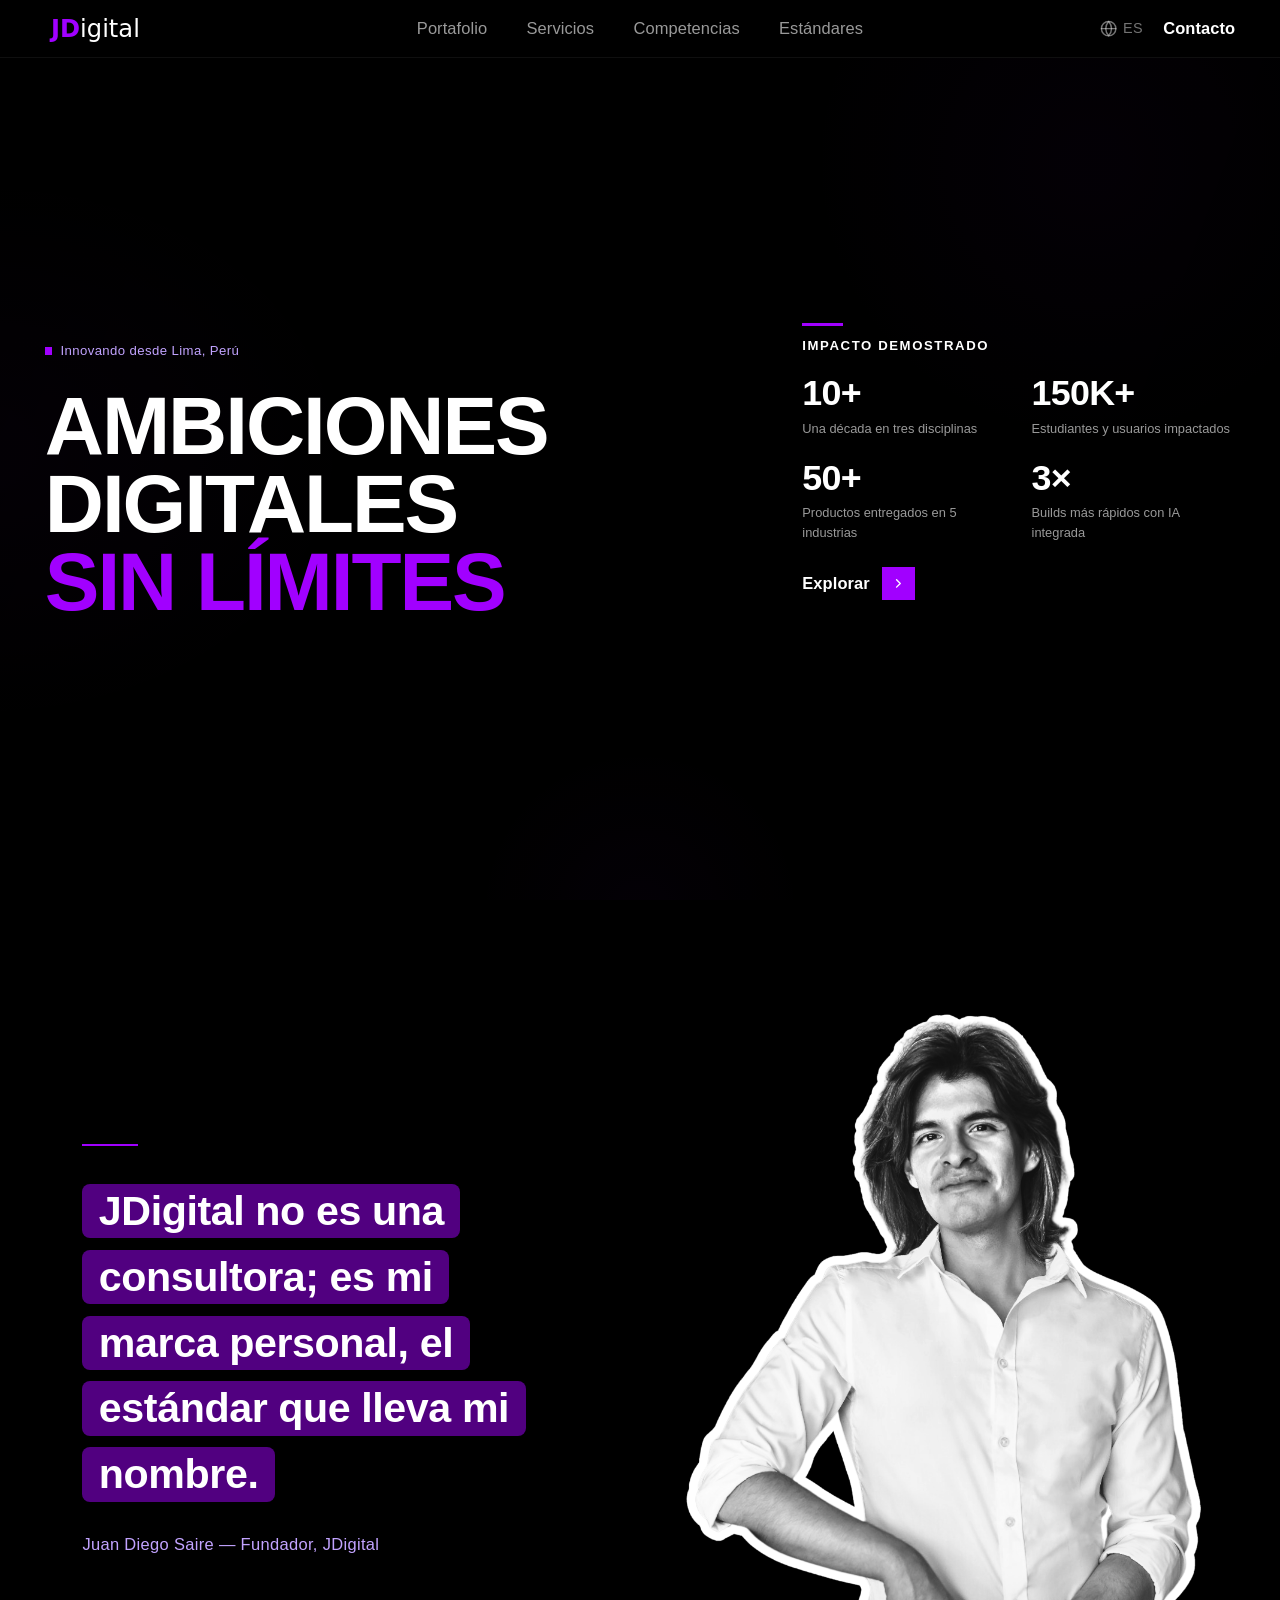
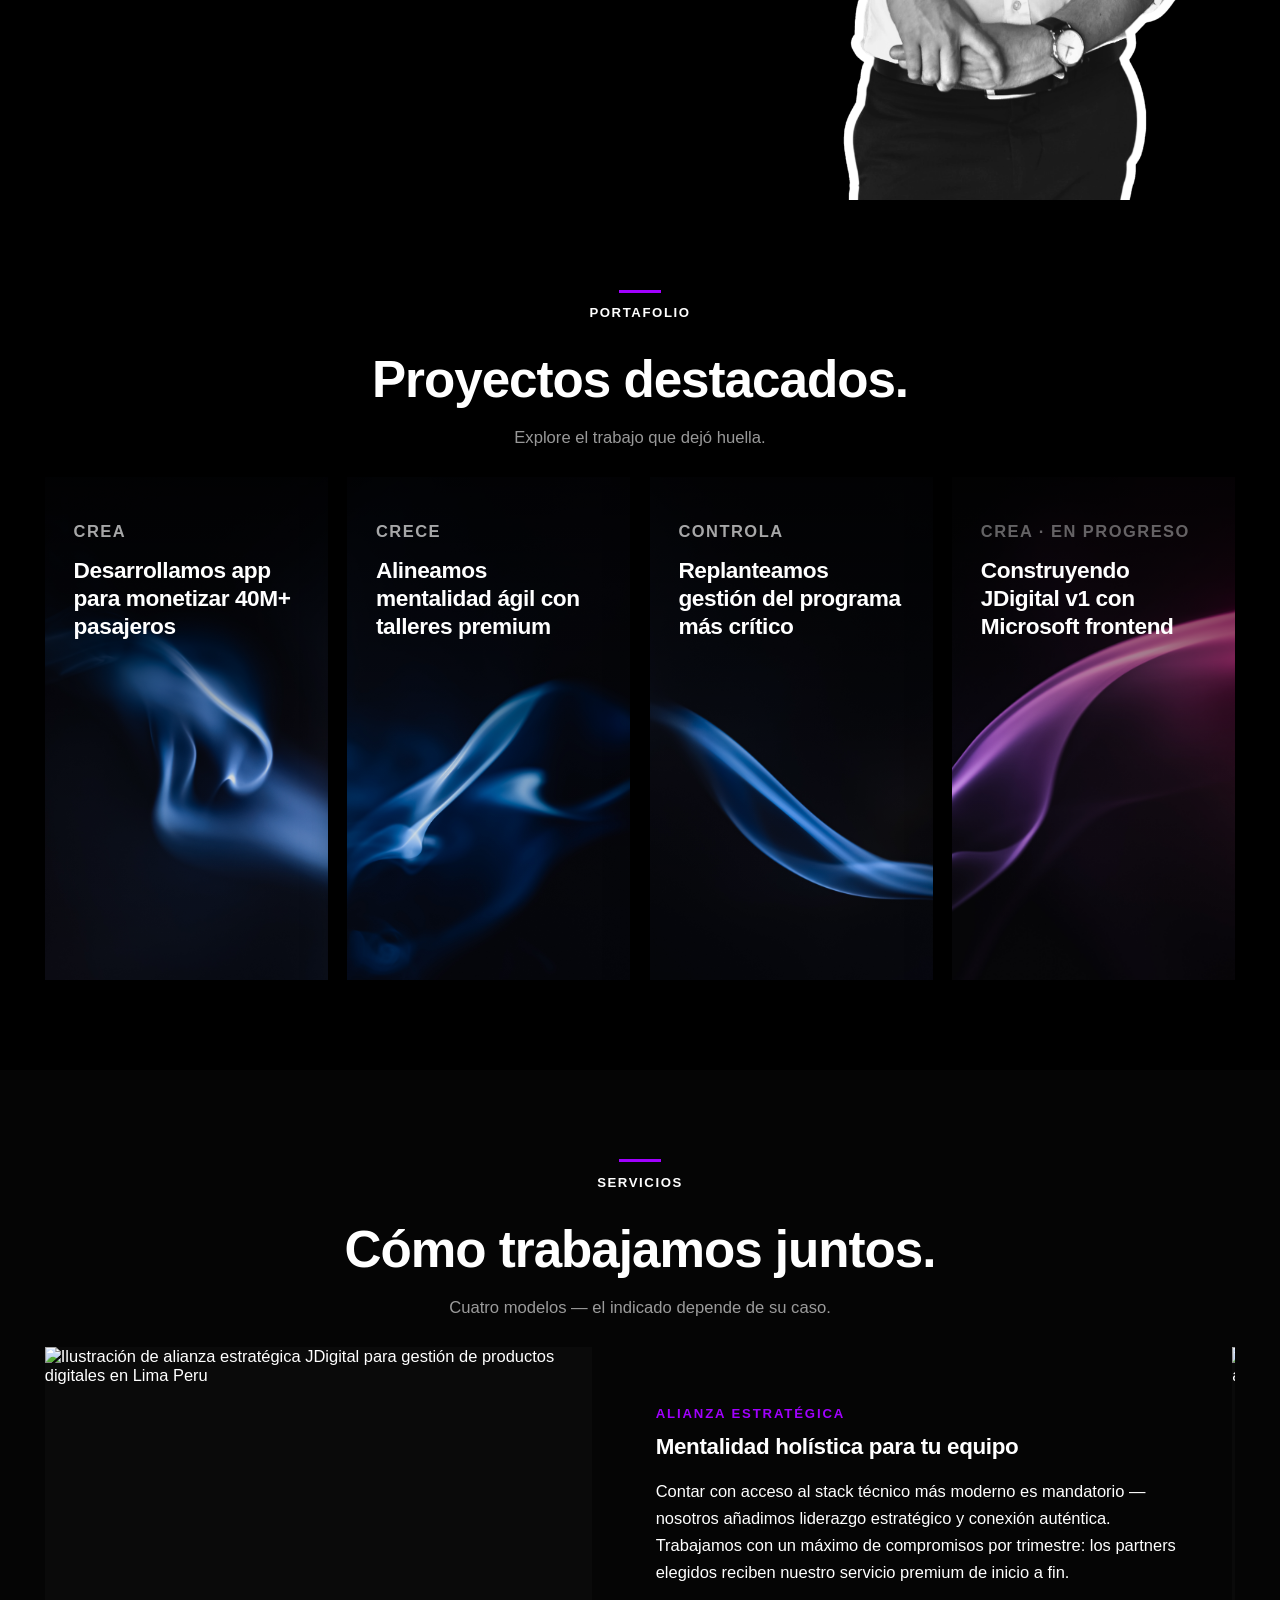
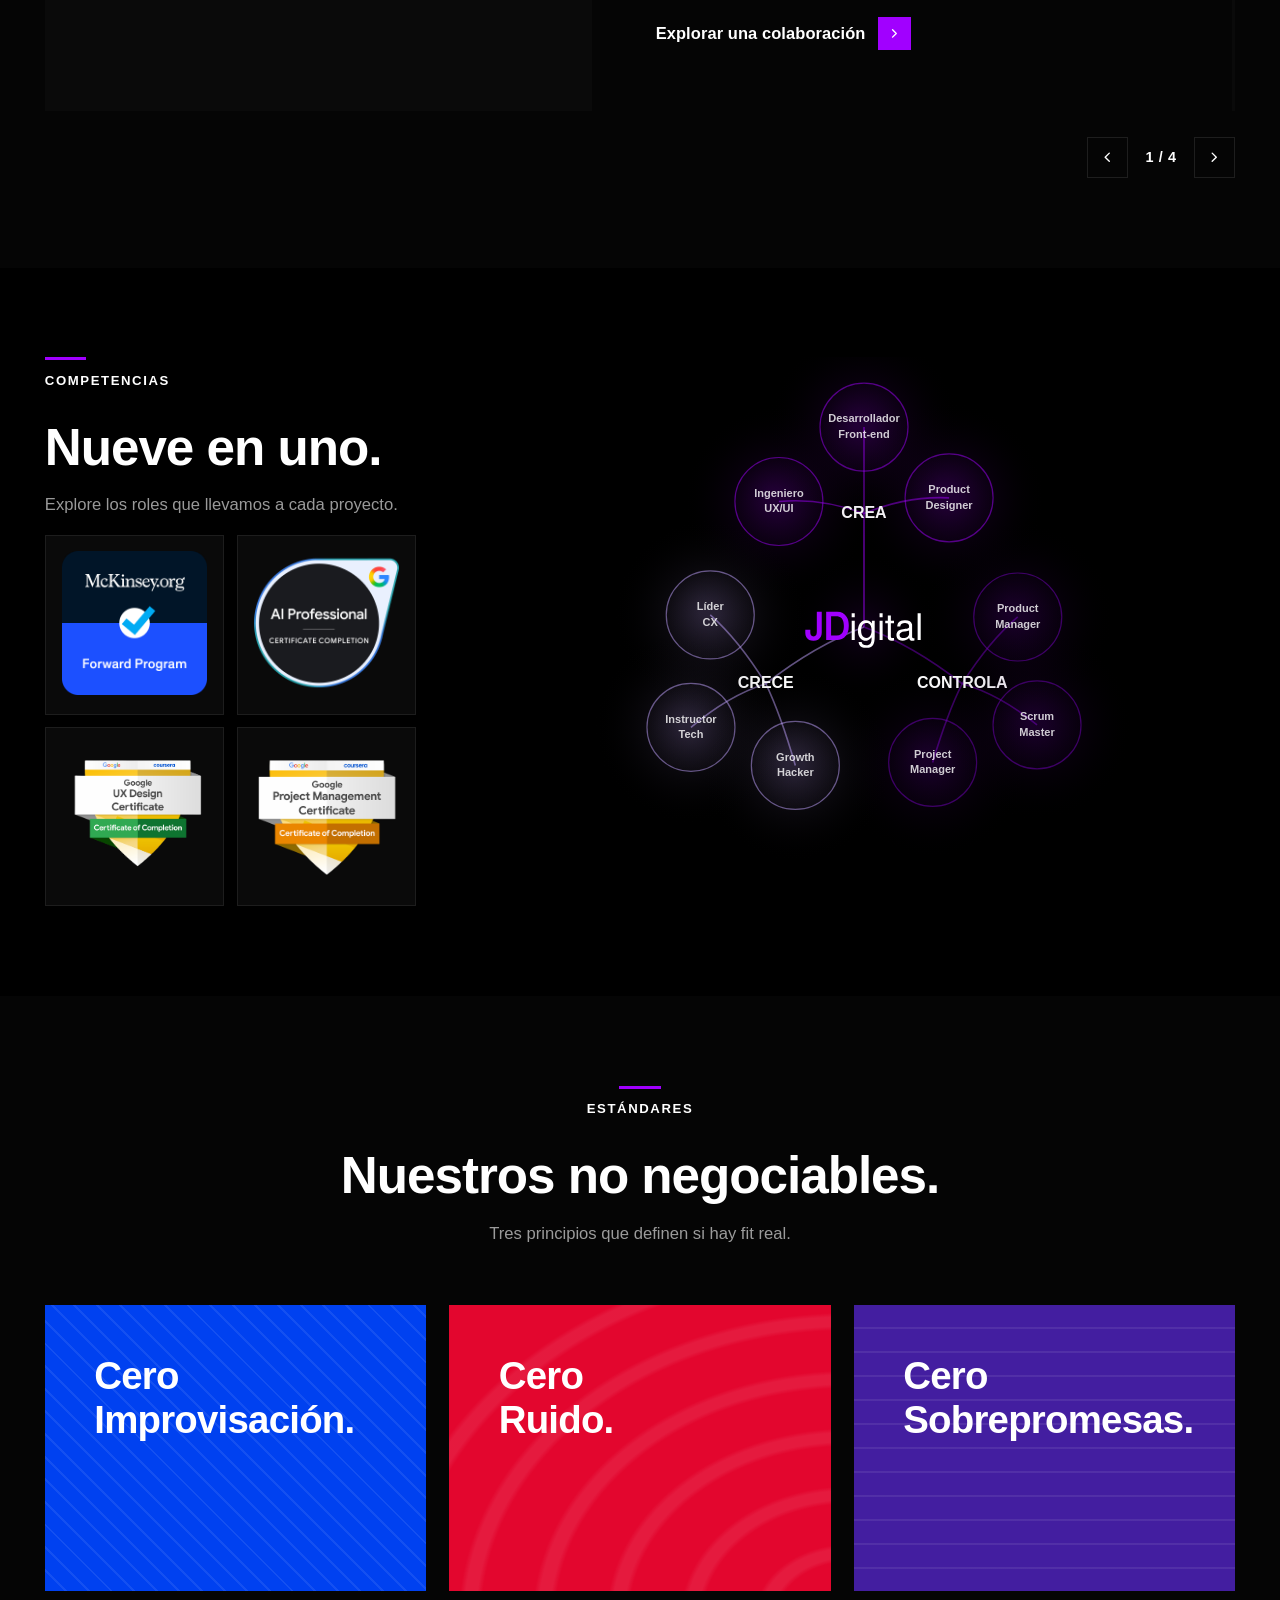
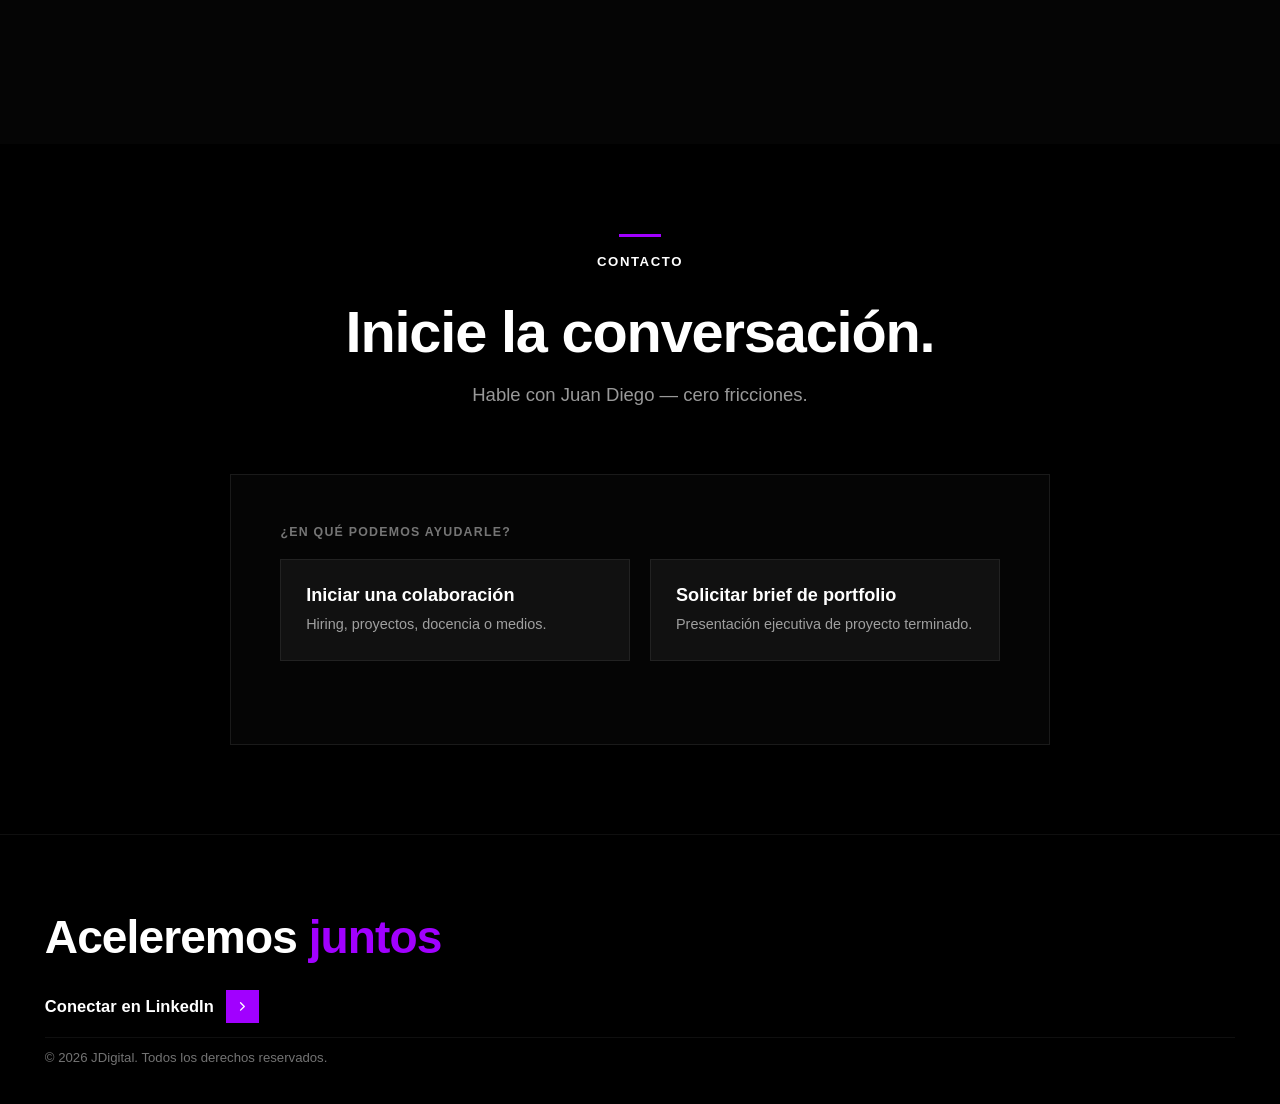
==== commit a805f2ef: "feat(i18n): wire data-i18n attributes across Contact section" ====
--- a/index.html
+++ b/index.html
@@ -751,19 +751,17 @@
 
 
   <!-- ============================================================
-       CONTACT V5 (Contact2) — parallel test
-       Gemini build inserted alongside legacy #contact for QA.
-       Selectors carry the "2" suffix to avoid ID collisions.
-       Logic preserved 1:1; brand-token migration handled in PR2.
+       CONTACT
+       Dual-intent contact organism (Collaboration / Brief).
        ============================================================ -->
   <section id="contact" class="section" aria-labelledby="contact-heading">
     <div class="section__inner">
 
       <header class="contact-header">
         <div class="header-bar" aria-hidden="true"></div>
-        <span class="header-eyebrow">LET'S CONNECT</span>
-        <h2 class="header-headline" id="contact-heading">Open the conversation.</h2>
-        <p class="header-lede">Direct to Juan Diego — zero frictions.</p>
+        <span class="header-eyebrow" data-i18n="contact_eyebrow">CONTACTO</span>
+        <h2 class="header-headline" id="contact-heading" data-i18n="contact_headline">Inicie la conversación.</h2>
+        <p class="header-lede" data-i18n="contact_lede">Hable con Juan Diego — cero fricciones.</p>
       </header>
 
       <div class="contact-form-box">
@@ -772,22 +770,22 @@
               method="POST" novalidate>
 
           <fieldset class="intent-group">
-            <legend class="intent-legend">How can we help?</legend>
+            <legend class="intent-legend" data-i18n="contact_intent_label">¿En qué podemos ayudarle?</legend>
 
             <div class="intent-cards">
               <label class="intent-card" id="card-collab">
                 <input type="radio" name="intent" value="collaboration" class="intent-input" required>
                 <span class="intent-card-content">
-                  <span class="intent-card-title">Start a collaboration</span>
-                  <span class="intent-card-desc">Hiring, teaching, keynote, or media.</span>
+                  <span class="intent-card-title" data-i18n="contact_intent_collab_title">Iniciar una colaboración</span>
+                  <span class="intent-card-desc" data-i18n="contact_intent_collab_desc">Hiring, proyectos, docencia o medios.</span>
                 </span>
               </label>
 
               <label class="intent-card" id="card-brief">
                 <input type="radio" name="intent" value="brief" class="intent-input">
                 <span class="intent-card-content">
-                  <span class="intent-card-title">Request a case brief</span>
-                  <span class="intent-card-desc">Detailed write-up of a past engagement.</span>
+                  <span class="intent-card-title" data-i18n="contact_intent_brief_title">Solicitar brief de portfolio</span>
+                  <span class="intent-card-desc" data-i18n="contact_intent_brief_desc">Presentación ejecutiva de proyecto terminado.</span>
                 </span>
               </label>
             </div>
@@ -796,37 +794,56 @@
           <div class="path-fields" id="path-collaboration">
 
             <div class="form-group" id="field-collab-type">
-              <label class="form-label" for="engagementType">What's your next digital ambition? <span class="asterisk">*</span></label>
+              <label class="form-label" for="engagementType">
+                <span data-i18n="contact_dropdown_label">¿Cuál es su próxima ambición digital?</span>
+                <span class="asterisk">*</span>
+              </label>
               <div class="select-wrapper">
                 <select class="form-select" id="engagementType" name="engagementType" required aria-describedby="hint-engagementType">
-                  <option value="" disabled selected hidden>Select one</option>
-                  <option value="strategic-partnership">Contract — hiring, project, or partnership</option>
-                  <option value="education-opportunity">Education — teaching or training</option>
-                  <option value="public-speaking">Speaking — keynote, panel, or workshop</option>
-                  <option value="content-media">Content — TikTok, podcast, or feature</option>
-                  <option value="other">Something else</option>
+                  <option value="" disabled selected hidden data-i18n="contact_dropdown_placeholder">Seleccione una opción</option>
+                  <option value="strategic-partnership" data-i18n="contact_opt1">Alianza — hiring, proyecto o co-creación</option>
+                  <option value="education-opportunity" data-i18n="contact_opt2">Educación — docencia o training</option>
+                  <option value="public-speaking" data-i18n="contact_opt3">Speaking — keynote, panel o workshop</option>
+                  <option value="content-media" data-i18n="contact_opt4">Medios — entrevista, podcast o publicación</option>
+                  <option value="other" data-i18n="contact_opt5">Otro</option>
                 </select>
               </div>
-              <span class="error-hint" id="hint-engagementType" role="status" aria-live="polite">Please select an engagement type.</span>
+              <span class="error-hint" id="hint-engagementType" role="status" aria-live="polite" data-i18n="contact_err_type">Seleccione el tipo de consulta.</span>
             </div>
 
             <div class="form-row">
               <div class="form-group" id="field-collab-name">
-                <label class="form-label" for="collabName">Full name <span class="asterisk">*</span></label>
-                <input class="form-input" type="text" id="collabName" name="fullName" placeholder="Ana Torres" required aria-describedby="hint-collabName">
-                <span class="error-hint" id="hint-collabName" role="status" aria-live="polite">Full name is required.</span>
+                <label class="form-label" for="collabName">
+                  <span data-i18n="contact_name_label">Nombre completo</span>
+                  <span class="asterisk">*</span>
+                </label>
+                <input class="form-input" type="text" id="collabName" name="fullName"
+                       placeholder="Ana Torres" required aria-describedby="hint-collabName"
+                       data-i18n-placeholder="contact_name_placeholder">
+                <span class="error-hint" id="hint-collabName" role="status" aria-live="polite" data-i18n="contact_err_name">El nombre es requerido.</span>
               </div>
               <div class="form-group" id="field-collab-email">
-                <label class="form-label" for="collabEmail">Email Address <span class="asterisk">*</span></label>
-                <input class="form-input" type="email" id="collabEmail" name="email" placeholder="ana@company.com" required aria-describedby="hint-collabEmail">
-                <span class="error-hint" id="hint-collabEmail" role="status" aria-live="polite">A valid email address is required.</span>
+                <label class="form-label" for="collabEmail">
+                  <span data-i18n="contact_email_label">Correo electrónico</span>
+                  <span class="asterisk">*</span>
+                </label>
+                <input class="form-input" type="email" id="collabEmail" name="email"
+                       placeholder="ana@empresa.com" required aria-describedby="hint-collabEmail"
+                       data-i18n-placeholder="contact_email_placeholder">
+                <span class="error-hint" id="hint-collabEmail" role="status" aria-live="polite" data-i18n="contact_err_email">Ingrese un correo válido.</span>
               </div>
             </div>
 
             <div class="form-group" id="field-collab-message">
-              <label class="form-label" for="collabMessage">Tell us the context <span class="asterisk">*</span></label>
-              <textarea class="form-textarea" id="collabMessage" name="message" placeholder="Describe the context — a role, a project, an idea. The more specific, the better." required aria-describedby="hint-collabMessage"></textarea>
-              <span class="error-hint" id="hint-collabMessage" role="status" aria-live="polite">A message is required.</span>
+              <label class="form-label" for="collabMessage">
+                <span data-i18n="contact_msg_label">Cuéntenos el contexto</span>
+                <span class="asterisk">*</span>
+              </label>
+              <textarea class="form-textarea" id="collabMessage" name="message"
+                        placeholder="Describa el contexto — el rol, el proyecto o la iniciativa. Mientras más detalle, mejor."
+                        required aria-describedby="hint-collabMessage"
+                        data-i18n-placeholder="contact_msg_placeholder"></textarea>
+              <span class="error-hint" id="hint-collabMessage" role="status" aria-live="polite" data-i18n="contact_err_msg">El mensaje es requerido.</span>
             </div>
 
           </div>
@@ -834,71 +851,97 @@
           <div class="path-fields" id="path-brief">
 
             <div class="form-group" id="field-brief-case">
-              <label class="form-label" for="briefCase">Which case study? <span class="asterisk">*</span></label>
+              <label class="form-label" for="briefCase">
+                <span data-i18n="contact_case_label">¿Cuál caso de estudio?</span>
+                <span class="asterisk">*</span>
+              </label>
               <div class="select-wrapper">
                 <select class="form-select" id="briefCase" name="case" required aria-describedby="hint-briefCase">
-                  <option value="" disabled selected hidden>Select one</option>
-                  <option value="limafly">UX/UI Design — LimaFly App</option>
-                  <option value="agile">Agile Workshop — Lima Airport</option>
-                  <option value="tuua">Program Management — TUUA Transfer</option>
-                  <option value="jdigital">Frontend Development — JDigital</option>
+                  <option value="" disabled selected hidden data-i18n="contact_dropdown_placeholder">Seleccione una opción</option>
+                  <option value="limafly" data-i18n="contact_case_limafly">LimaFly App — UX/UI</option>
+                  <option value="agile" data-i18n="contact_case_agile">Lima Airport Agile — Taller</option>
+                  <option value="tuua" data-i18n="contact_case_tuua">TUUA Transfer — Proyectos y Programas</option>
+                  <option value="jdigital" data-i18n="contact_case_jdigital">JDigital v1 — Frontend</option>
                 </select>
               </div>
-              <span class="error-hint" id="hint-briefCase" role="status" aria-live="polite">Please select a case study.</span>
+              <span class="error-hint" id="hint-briefCase" role="status" aria-live="polite" data-i18n="contact_brief_err_case">Seleccione un caso de estudio.</span>
             </div>
 
             <div class="form-row">
               <div class="form-group" id="field-brief-name">
-                <label class="form-label" for="briefName">Full name <span class="asterisk">*</span></label>
-                <input class="form-input" type="text" id="briefName" name="fullName" placeholder="Ana Torres" required aria-describedby="hint-briefName">
-                <span class="error-hint" id="hint-briefName" role="status" aria-live="polite">Full name is required.</span>
+                <label class="form-label" for="briefName">
+                  <span data-i18n="contact_name_label">Nombre completo</span>
+                  <span class="asterisk">*</span>
+                </label>
+                <input class="form-input" type="text" id="briefName" name="fullName"
+                       placeholder="Ana Torres" required aria-describedby="hint-briefName"
+                       data-i18n-placeholder="contact_name_placeholder">
+                <span class="error-hint" id="hint-briefName" role="status" aria-live="polite" data-i18n="contact_err_name">El nombre es requerido.</span>
               </div>
               <div class="form-group" id="field-brief-email">
-                <label class="form-label" for="briefEmail">Email Address <span class="asterisk">*</span></label>
-                <input class="form-input" type="email" id="briefEmail" name="email" placeholder="ana@company.com" required aria-describedby="hint-briefEmail">
-                <span class="error-hint" id="hint-briefEmail" role="status" aria-live="polite">A valid email address is required.</span>
+                <label class="form-label" for="briefEmail">
+                  <span data-i18n="contact_email_label">Correo electrónico</span>
+                  <span class="asterisk">*</span>
+                </label>
+                <input class="form-input" type="email" id="briefEmail" name="email"
+                       placeholder="ana@empresa.com" required aria-describedby="hint-briefEmail"
+                       data-i18n-placeholder="contact_email_placeholder">
+                <span class="error-hint" id="hint-briefEmail" role="status" aria-live="polite" data-i18n="contact_err_email">Ingrese un correo válido.</span>
               </div>
             </div>
 
             <div class="form-row">
               <div class="form-group" id="field-brief-company">
-                <label class="form-label" for="briefCompany">Company <span class="asterisk">*</span></label>
-                <input class="form-input" type="text" id="briefCompany" name="company" placeholder="Company Name" required aria-describedby="hint-briefCompany">
-                <span class="error-hint" id="hint-briefCompany" role="status" aria-live="polite">Company name is required.</span>
+                <label class="form-label" for="briefCompany">
+                  <span data-i18n="contact_company_label">Organización</span>
+                  <span class="asterisk">*</span>
+                </label>
+                <input class="form-input" type="text" id="briefCompany" name="company"
+                       placeholder="Google" required aria-describedby="hint-briefCompany"
+                       data-i18n-placeholder="contact_company_placeholder">
+                <span class="error-hint" id="hint-briefCompany" role="status" aria-live="polite" data-i18n="contact_brief_err_company">La organización es requerida.</span>
               </div>
               <div class="form-group" id="field-brief-role">
-                <label class="form-label" for="briefRole">Role <span class="asterisk">*</span></label>
-                <input class="form-input" type="text" id="briefRole" name="role" placeholder="Role Name" required aria-describedby="hint-briefRole">
-                <span class="error-hint" id="hint-briefRole" role="status" aria-live="polite">Role designation is required.</span>
+                <label class="form-label" for="briefRole">
+                  <span data-i18n="contact_role_label">Cargo</span>
+                  <span class="asterisk">*</span>
+                </label>
+                <input class="form-input" type="text" id="briefRole" name="role"
+                       placeholder="Gerente Digital" required aria-describedby="hint-briefRole"
+                       data-i18n-placeholder="contact_role_placeholder">
+                <span class="error-hint" id="hint-briefRole" role="status" aria-live="polite" data-i18n="contact_brief_err_role">El cargo es requerido.</span>
               </div>
             </div>
 
             <div class="form-group" id="field-brief-source">
-              <label class="form-label" for="briefSource">How did you hear about JDigital? <span class="asterisk">*</span></label>
+              <label class="form-label" for="briefSource">
+                <span data-i18n="contact_source_label">¿Cómo se enteró de JDigital?</span>
+                <span class="asterisk">*</span>
+              </label>
               <div class="select-wrapper">
                 <select class="form-select" id="briefSource" name="source" required aria-describedby="hint-briefSource">
-                  <option value="" disabled selected hidden>Select one</option>
-                  <option value="linkedin">LinkedIn</option>
-                  <option value="web-search">Web Search</option>
-                  <option value="referral">Referral</option>
-                  <option value="industry-event">Industry / Academic Event</option>
-                  <option value="academic-program">Company Presentation</option>
-                  <option value="other">Other</option>
+                  <option value="" disabled selected hidden data-i18n="contact_dropdown_placeholder">Seleccione una opción</option>
+                  <option value="linkedin" data-i18n="contact_source_opt_linkedin">LinkedIn</option>
+                  <option value="web-search" data-i18n="contact_source_opt_search">Búsqueda web</option>
+                  <option value="referral" data-i18n="contact_source_opt_referral">Referencia</option>
+                  <option value="industry-event" data-i18n="contact_source_opt_event">Evento académico o profesional</option>
+                  <option value="academic-program" data-i18n="contact_source_opt_presentation">Presentación corporativa</option>
+                  <option value="other" data-i18n="contact_source_opt_other">Otro</option>
                 </select>
               </div>
-              <span class="error-hint" id="hint-briefSource" role="status" aria-live="polite">Please select how you heard about us.</span>
+              <span class="error-hint" id="hint-briefSource" role="status" aria-live="polite" data-i18n="contact_source_err">Seleccione cómo nos conoció.</span>
             </div>
 
           </div>
 
           <div id="footerActions" style="display: none;">
-            <p class="mandatory-footnote"><span class="asterisk">*</span> Indicates a mandatory field</p>
+            <p class="mandatory-footnote"><span class="asterisk">*</span> <span data-i18n="contact_mandatory_footnote">Indica un campo obligatorio</span></p>
 
             <div class="submit-row" id="submitRow">
-              <p class="form-disclaimer">We reply within two business days — usually faster.</p>
+              <p class="form-disclaimer" data-i18n="contact_disclaimer">Respondemos en dos días hábiles — usualmente antes.</p>
 
               <button type="submit" class="submit-btn" aria-label="Submit">
-                <span class="submit-label" id="submitLabel">Send message</span>
+                <span class="submit-label" id="submitLabel">Enviar mensaje</span>
                 <span class="submit-icon" aria-hidden="true">
                   <svg viewBox="0 0 24 24"><polyline points="9 18 15 12 9 6"/></svg>
                 </span>
@@ -914,17 +957,18 @@
 
   <div id="successModal" class="modal-overlay" aria-hidden="true" role="dialog" aria-modal="true" aria-labelledby="modalHeadline">
     <div class="modal-window">
-      <button id="modalCloseBtn" class="modal-close-btn" aria-label="Close modal">
+      <button id="modalCloseBtn" class="modal-close-btn"
+              aria-label="Cerrar" data-i18n-aria="contact_modal_close_aria">
         <svg viewBox="0 0 24 24" fill="none">
           <line x1="18" y1="6" x2="6" y2="18"></line>
           <line x1="6" y1="6" x2="18" y2="18"></line>
         </svg>
       </button>
 
-      <img src="assets/img/jdigital-logo-mini2.svg" alt="JD Icon" class="modal-logo" onerror="this.style.display='none'">
-
-      <h3 class="modal-headline" id="modalHeadline">Message received.</h3>
-      <p class="modal-body" id="modalBody" aria-live="polite" aria-atomic="true">We appreciate your submission. We’re reviewing your message. Check back your email in 48 hours for a response.</p>
+      <img src="assets/img/jdigital-logo-mini2.svg" alt="JD Icon" class="modal-logo" onerror="this.style.display=’none’">
+
+      <h3 class="modal-headline" id="modalHeadline" data-i18n="contact_success_headline">Mensaje recibido.</h3>
+      <p class="modal-body" id="modalBody" aria-live="polite" aria-atomic="true" data-i18n="contact_success_body">Responderemos en dos días hábiles.</p>
     </div>
   </div>
 
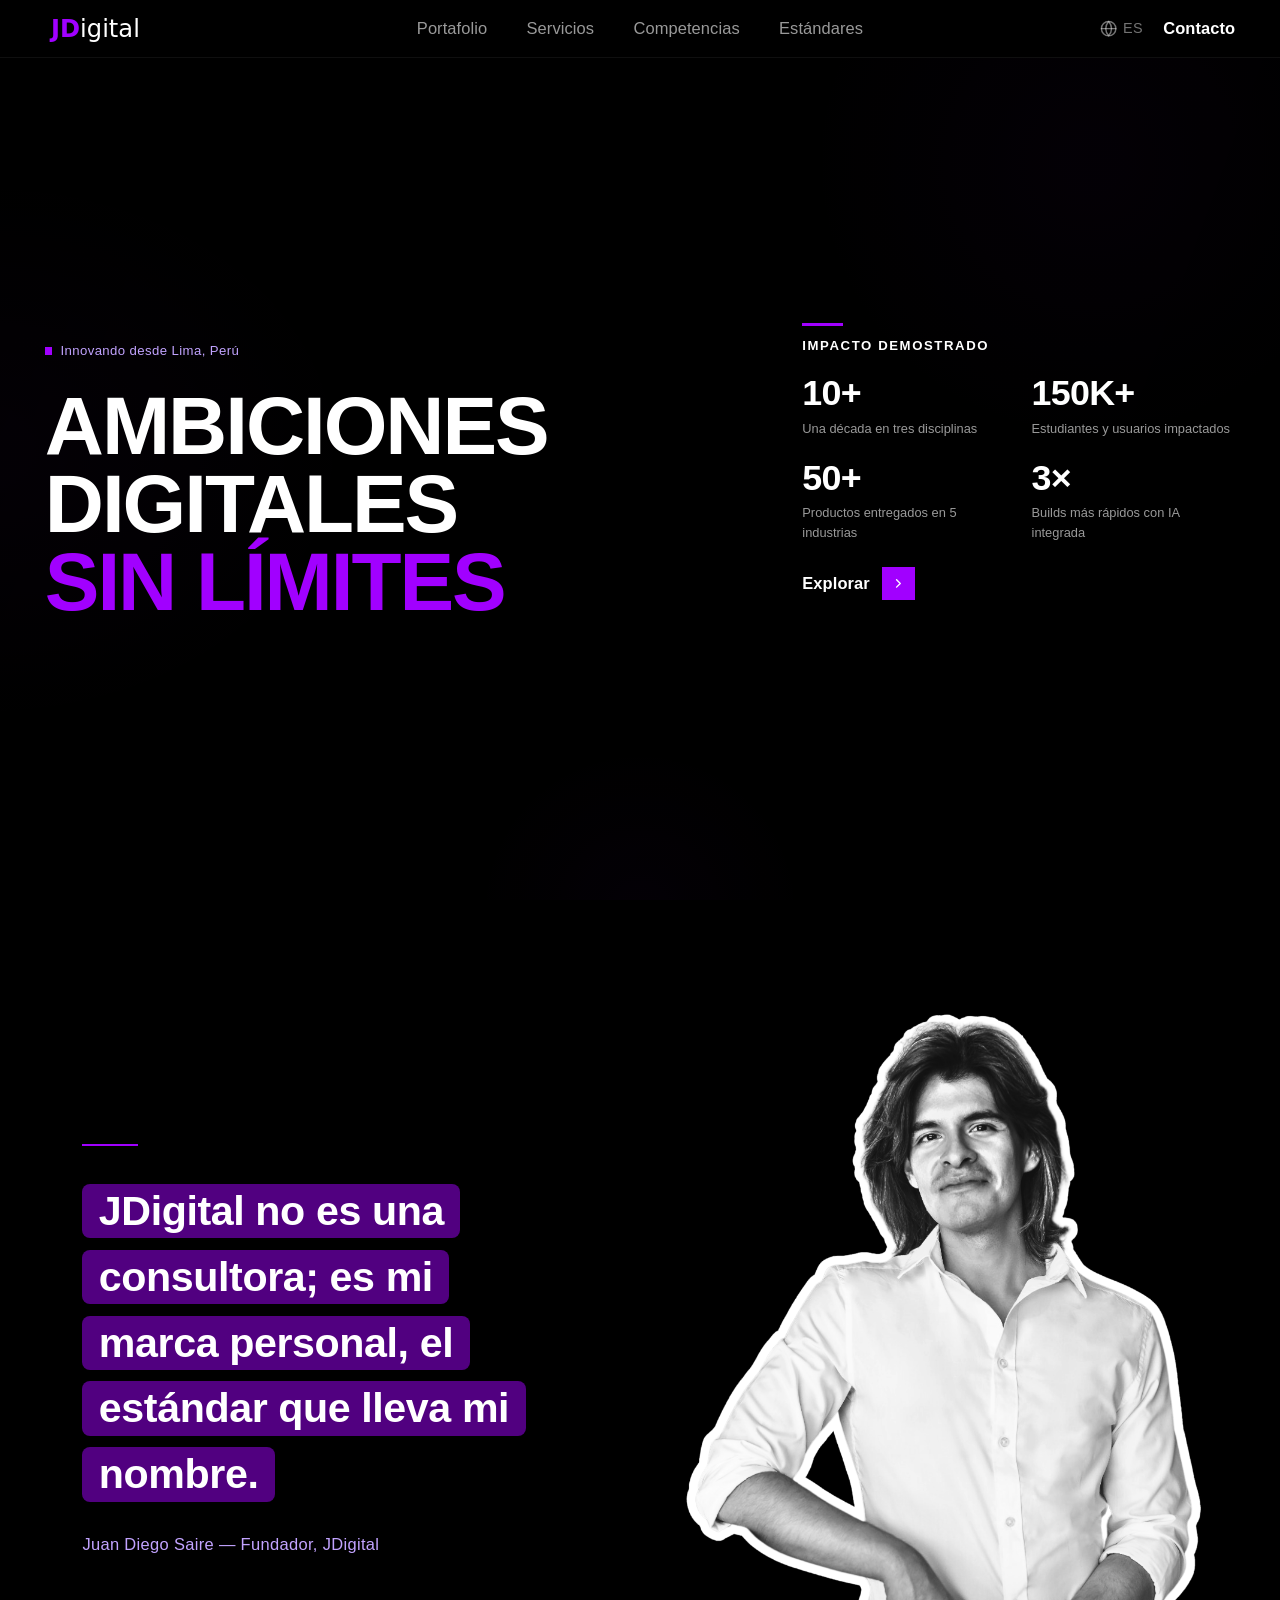
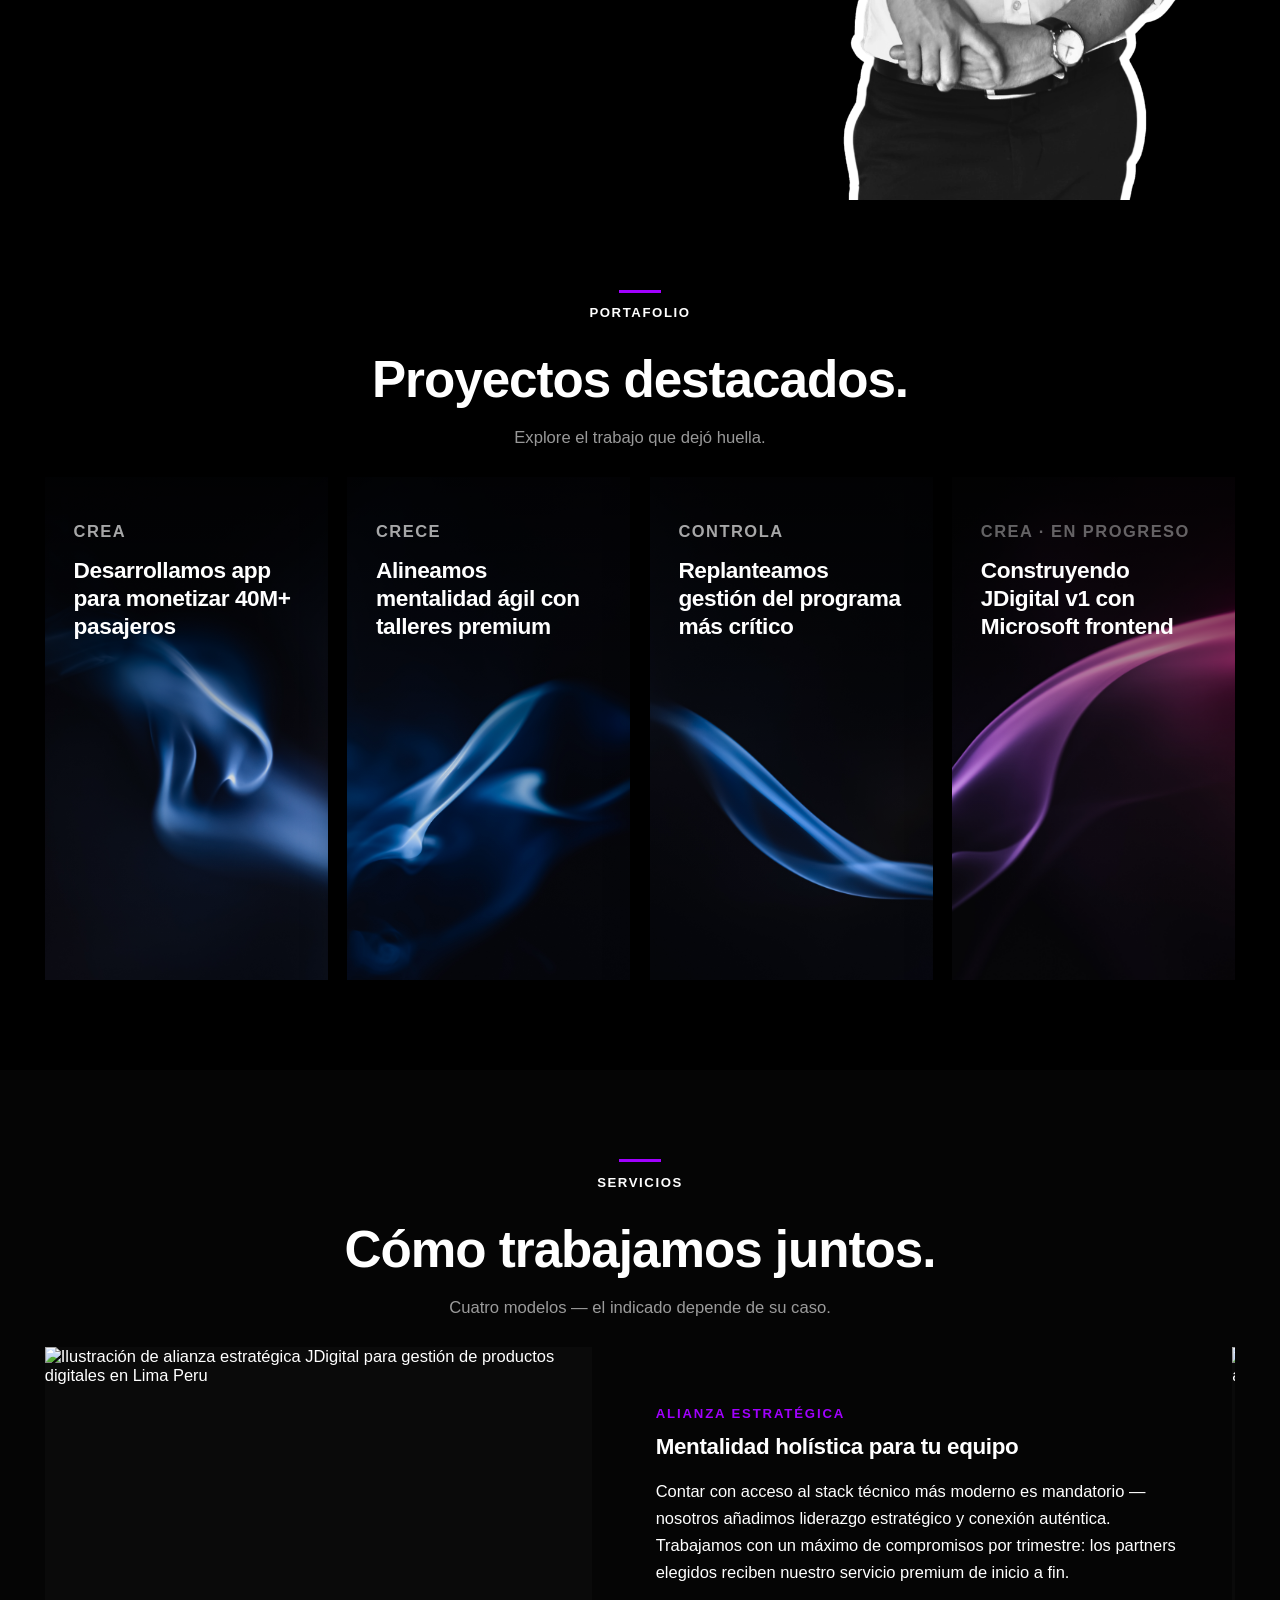
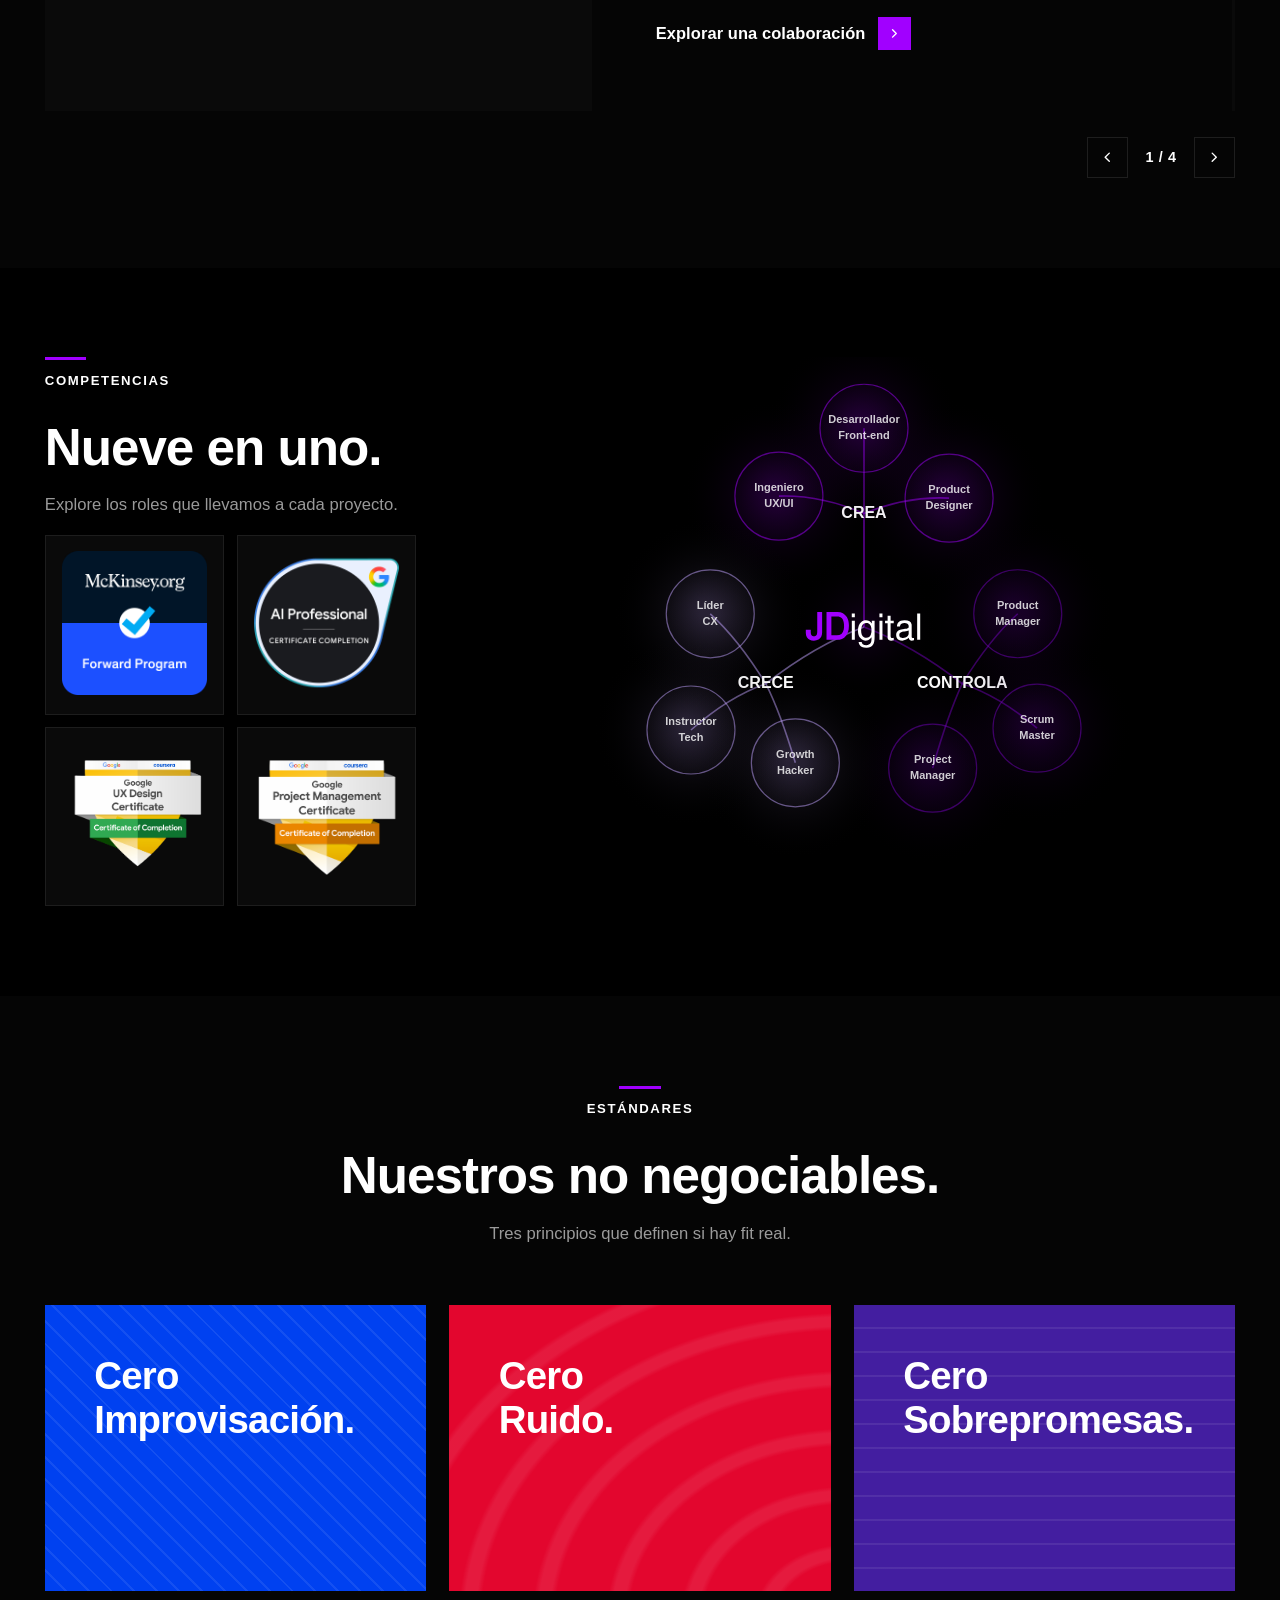
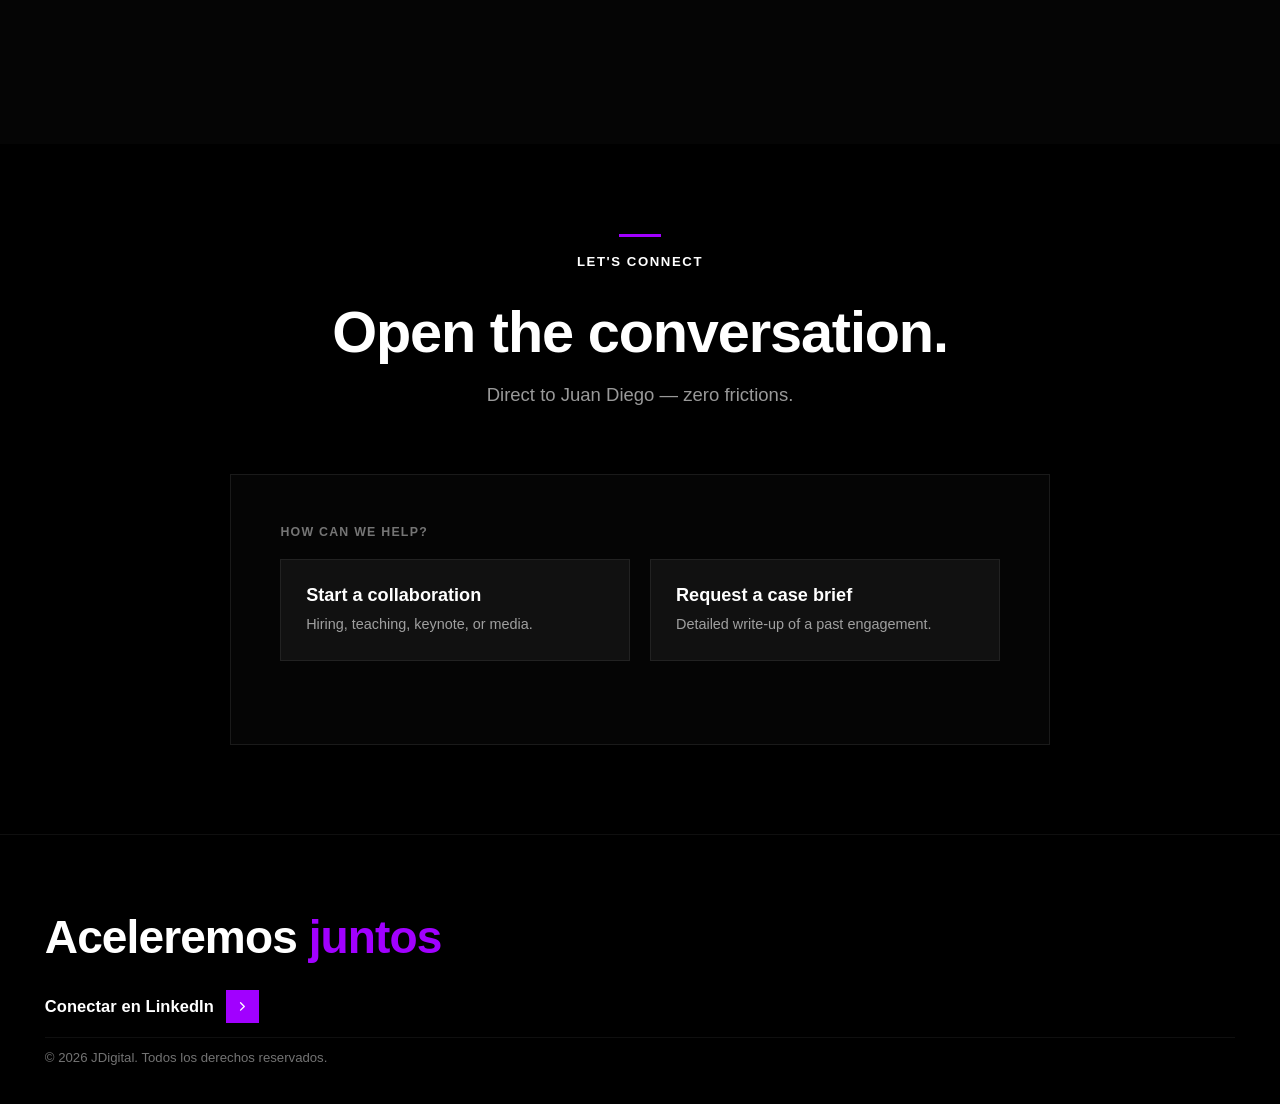
==== commit 585de1de: "Revert "chore: PR5 — i18n overhaul for Contact organism"" ====
--- a/index.html
+++ b/index.html
@@ -759,9 +759,9 @@
 
       <header class="contact-header">
         <div class="header-bar" aria-hidden="true"></div>
-        <span class="header-eyebrow" data-i18n="contact_eyebrow">CONTACTO</span>
-        <h2 class="header-headline" id="contact-heading" data-i18n="contact_headline">Inicie la conversación.</h2>
-        <p class="header-lede" data-i18n="contact_lede">Hable con Juan Diego — cero fricciones.</p>
+        <span class="header-eyebrow">LET'S CONNECT</span>
+        <h2 class="header-headline" id="contact-heading">Open the conversation.</h2>
+        <p class="header-lede">Direct to Juan Diego — zero frictions.</p>
       </header>
 
       <div class="contact-form-box">
@@ -770,22 +770,22 @@
               method="POST" novalidate>
 
           <fieldset class="intent-group">
-            <legend class="intent-legend" data-i18n="contact_intent_label">¿En qué podemos ayudarle?</legend>
+            <legend class="intent-legend">How can we help?</legend>
 
             <div class="intent-cards">
               <label class="intent-card" id="card-collab">
                 <input type="radio" name="intent" value="collaboration" class="intent-input" required>
                 <span class="intent-card-content">
-                  <span class="intent-card-title" data-i18n="contact_intent_collab_title">Iniciar una colaboración</span>
-                  <span class="intent-card-desc" data-i18n="contact_intent_collab_desc">Hiring, proyectos, docencia o medios.</span>
+                  <span class="intent-card-title">Start a collaboration</span>
+                  <span class="intent-card-desc">Hiring, teaching, keynote, or media.</span>
                 </span>
               </label>
 
               <label class="intent-card" id="card-brief">
                 <input type="radio" name="intent" value="brief" class="intent-input">
                 <span class="intent-card-content">
-                  <span class="intent-card-title" data-i18n="contact_intent_brief_title">Solicitar brief de portfolio</span>
-                  <span class="intent-card-desc" data-i18n="contact_intent_brief_desc">Presentación ejecutiva de proyecto terminado.</span>
+                  <span class="intent-card-title">Request a case brief</span>
+                  <span class="intent-card-desc">Detailed write-up of a past engagement.</span>
                 </span>
               </label>
             </div>
@@ -794,56 +794,37 @@
           <div class="path-fields" id="path-collaboration">
 
             <div class="form-group" id="field-collab-type">
-              <label class="form-label" for="engagementType">
-                <span data-i18n="contact_dropdown_label">¿Cuál es su próxima ambición digital?</span>
-                <span class="asterisk">*</span>
-              </label>
+              <label class="form-label" for="engagementType">What's your next digital ambition? <span class="asterisk">*</span></label>
               <div class="select-wrapper">
                 <select class="form-select" id="engagementType" name="engagementType" required aria-describedby="hint-engagementType">
-                  <option value="" disabled selected hidden data-i18n="contact_dropdown_placeholder">Seleccione una opción</option>
-                  <option value="strategic-partnership" data-i18n="contact_opt1">Alianza — hiring, proyecto o co-creación</option>
-                  <option value="education-opportunity" data-i18n="contact_opt2">Educación — docencia o training</option>
-                  <option value="public-speaking" data-i18n="contact_opt3">Speaking — keynote, panel o workshop</option>
-                  <option value="content-media" data-i18n="contact_opt4">Medios — entrevista, podcast o publicación</option>
-                  <option value="other" data-i18n="contact_opt5">Otro</option>
+                  <option value="" disabled selected hidden>Select one</option>
+                  <option value="strategic-partnership">Contract — hiring, project, or partnership</option>
+                  <option value="education-opportunity">Education — teaching or training</option>
+                  <option value="public-speaking">Speaking — keynote, panel, or workshop</option>
+                  <option value="content-media">Content — TikTok, podcast, or feature</option>
+                  <option value="other">Something else</option>
                 </select>
               </div>
-              <span class="error-hint" id="hint-engagementType" role="status" aria-live="polite" data-i18n="contact_err_type">Seleccione el tipo de consulta.</span>
+              <span class="error-hint" id="hint-engagementType" role="status" aria-live="polite">Please select an engagement type.</span>
             </div>
 
             <div class="form-row">
               <div class="form-group" id="field-collab-name">
-                <label class="form-label" for="collabName">
-                  <span data-i18n="contact_name_label">Nombre completo</span>
-                  <span class="asterisk">*</span>
-                </label>
-                <input class="form-input" type="text" id="collabName" name="fullName"
-                       placeholder="Ana Torres" required aria-describedby="hint-collabName"
-                       data-i18n-placeholder="contact_name_placeholder">
-                <span class="error-hint" id="hint-collabName" role="status" aria-live="polite" data-i18n="contact_err_name">El nombre es requerido.</span>
+                <label class="form-label" for="collabName">Full name <span class="asterisk">*</span></label>
+                <input class="form-input" type="text" id="collabName" name="fullName" placeholder="Ana Torres" required aria-describedby="hint-collabName">
+                <span class="error-hint" id="hint-collabName" role="status" aria-live="polite">Full name is required.</span>
               </div>
               <div class="form-group" id="field-collab-email">
-                <label class="form-label" for="collabEmail">
-                  <span data-i18n="contact_email_label">Correo electrónico</span>
-                  <span class="asterisk">*</span>
-                </label>
-                <input class="form-input" type="email" id="collabEmail" name="email"
-                       placeholder="ana@empresa.com" required aria-describedby="hint-collabEmail"
-                       data-i18n-placeholder="contact_email_placeholder">
-                <span class="error-hint" id="hint-collabEmail" role="status" aria-live="polite" data-i18n="contact_err_email">Ingrese un correo válido.</span>
+                <label class="form-label" for="collabEmail">Email Address <span class="asterisk">*</span></label>
+                <input class="form-input" type="email" id="collabEmail" name="email" placeholder="ana@company.com" required aria-describedby="hint-collabEmail">
+                <span class="error-hint" id="hint-collabEmail" role="status" aria-live="polite">A valid email address is required.</span>
               </div>
             </div>
 
             <div class="form-group" id="field-collab-message">
-              <label class="form-label" for="collabMessage">
-                <span data-i18n="contact_msg_label">Cuéntenos el contexto</span>
-                <span class="asterisk">*</span>
-              </label>
-              <textarea class="form-textarea" id="collabMessage" name="message"
-                        placeholder="Describa el contexto — el rol, el proyecto o la iniciativa. Mientras más detalle, mejor."
-                        required aria-describedby="hint-collabMessage"
-                        data-i18n-placeholder="contact_msg_placeholder"></textarea>
-              <span class="error-hint" id="hint-collabMessage" role="status" aria-live="polite" data-i18n="contact_err_msg">El mensaje es requerido.</span>
+              <label class="form-label" for="collabMessage">Tell us the context <span class="asterisk">*</span></label>
+              <textarea class="form-textarea" id="collabMessage" name="message" placeholder="Describe the context — a role, a project, an idea. The more specific, the better." required aria-describedby="hint-collabMessage"></textarea>
+              <span class="error-hint" id="hint-collabMessage" role="status" aria-live="polite">A message is required.</span>
             </div>
 
           </div>
@@ -851,97 +832,71 @@
           <div class="path-fields" id="path-brief">
 
             <div class="form-group" id="field-brief-case">
-              <label class="form-label" for="briefCase">
-                <span data-i18n="contact_case_label">¿Cuál caso de estudio?</span>
-                <span class="asterisk">*</span>
-              </label>
+              <label class="form-label" for="briefCase">Which case study? <span class="asterisk">*</span></label>
               <div class="select-wrapper">
                 <select class="form-select" id="briefCase" name="case" required aria-describedby="hint-briefCase">
-                  <option value="" disabled selected hidden data-i18n="contact_dropdown_placeholder">Seleccione una opción</option>
-                  <option value="limafly" data-i18n="contact_case_limafly">LimaFly App — UX/UI</option>
-                  <option value="agile" data-i18n="contact_case_agile">Lima Airport Agile — Taller</option>
-                  <option value="tuua" data-i18n="contact_case_tuua">TUUA Transfer — Proyectos y Programas</option>
-                  <option value="jdigital" data-i18n="contact_case_jdigital">JDigital v1 — Frontend</option>
+                  <option value="" disabled selected hidden>Select one</option>
+                  <option value="limafly">UX/UI Design — LimaFly App</option>
+                  <option value="agile">Agile Workshop — Lima Airport</option>
+                  <option value="tuua">Program Management — TUUA Transfer</option>
+                  <option value="jdigital">Frontend Development — JDigital</option>
                 </select>
               </div>
-              <span class="error-hint" id="hint-briefCase" role="status" aria-live="polite" data-i18n="contact_brief_err_case">Seleccione un caso de estudio.</span>
+              <span class="error-hint" id="hint-briefCase" role="status" aria-live="polite">Please select a case study.</span>
             </div>
 
             <div class="form-row">
               <div class="form-group" id="field-brief-name">
-                <label class="form-label" for="briefName">
-                  <span data-i18n="contact_name_label">Nombre completo</span>
-                  <span class="asterisk">*</span>
-                </label>
-                <input class="form-input" type="text" id="briefName" name="fullName"
-                       placeholder="Ana Torres" required aria-describedby="hint-briefName"
-                       data-i18n-placeholder="contact_name_placeholder">
-                <span class="error-hint" id="hint-briefName" role="status" aria-live="polite" data-i18n="contact_err_name">El nombre es requerido.</span>
+                <label class="form-label" for="briefName">Full name <span class="asterisk">*</span></label>
+                <input class="form-input" type="text" id="briefName" name="fullName" placeholder="Ana Torres" required aria-describedby="hint-briefName">
+                <span class="error-hint" id="hint-briefName" role="status" aria-live="polite">Full name is required.</span>
               </div>
               <div class="form-group" id="field-brief-email">
-                <label class="form-label" for="briefEmail">
-                  <span data-i18n="contact_email_label">Correo electrónico</span>
-                  <span class="asterisk">*</span>
-                </label>
-                <input class="form-input" type="email" id="briefEmail" name="email"
-                       placeholder="ana@empresa.com" required aria-describedby="hint-briefEmail"
-                       data-i18n-placeholder="contact_email_placeholder">
-                <span class="error-hint" id="hint-briefEmail" role="status" aria-live="polite" data-i18n="contact_err_email">Ingrese un correo válido.</span>
+                <label class="form-label" for="briefEmail">Email Address <span class="asterisk">*</span></label>
+                <input class="form-input" type="email" id="briefEmail" name="email" placeholder="ana@company.com" required aria-describedby="hint-briefEmail">
+                <span class="error-hint" id="hint-briefEmail" role="status" aria-live="polite">A valid email address is required.</span>
               </div>
             </div>
 
             <div class="form-row">
               <div class="form-group" id="field-brief-company">
-                <label class="form-label" for="briefCompany">
-                  <span data-i18n="contact_company_label">Organización</span>
-                  <span class="asterisk">*</span>
-                </label>
-                <input class="form-input" type="text" id="briefCompany" name="company"
-                       placeholder="Google" required aria-describedby="hint-briefCompany"
-                       data-i18n-placeholder="contact_company_placeholder">
-                <span class="error-hint" id="hint-briefCompany" role="status" aria-live="polite" data-i18n="contact_brief_err_company">La organización es requerida.</span>
+                <label class="form-label" for="briefCompany">Company <span class="asterisk">*</span></label>
+                <input class="form-input" type="text" id="briefCompany" name="company" placeholder="Company Name" required aria-describedby="hint-briefCompany">
+                <span class="error-hint" id="hint-briefCompany" role="status" aria-live="polite">Company name is required.</span>
               </div>
               <div class="form-group" id="field-brief-role">
-                <label class="form-label" for="briefRole">
-                  <span data-i18n="contact_role_label">Cargo</span>
-                  <span class="asterisk">*</span>
-                </label>
-                <input class="form-input" type="text" id="briefRole" name="role"
-                       placeholder="Gerente Digital" required aria-describedby="hint-briefRole"
-                       data-i18n-placeholder="contact_role_placeholder">
-                <span class="error-hint" id="hint-briefRole" role="status" aria-live="polite" data-i18n="contact_brief_err_role">El cargo es requerido.</span>
+                <label class="form-label" for="briefRole">Role <span class="asterisk">*</span></label>
+                <input class="form-input" type="text" id="briefRole" name="role" placeholder="Role Name" required aria-describedby="hint-briefRole">
+                <span class="error-hint" id="hint-briefRole" role="status" aria-live="polite">Role designation is required.</span>
               </div>
             </div>
 
             <div class="form-group" id="field-brief-source">
-              <label class="form-label" for="briefSource">
-                <span data-i18n="contact_source_label">¿Cómo se enteró de JDigital?</span>
-                <span class="asterisk">*</span>
-              </label>
+              <label class="form-label" for="briefSource">How did you hear about JDigital? <span class="asterisk">*</span></label>
               <div class="select-wrapper">
                 <select class="form-select" id="briefSource" name="source" required aria-describedby="hint-briefSource">
-                  <option value="" disabled selected hidden data-i18n="contact_dropdown_placeholder">Seleccione una opción</option>
-                  <option value="linkedin" data-i18n="contact_source_opt_linkedin">LinkedIn</option>
-                  <option value="web-search" data-i18n="contact_source_opt_search">Búsqueda web</option>
-                  <option value="referral" data-i18n="contact_source_opt_referral">Referencia</option>
-                  <option value="industry-event" data-i18n="contact_source_opt_event">Evento académico o profesional</option>
-                  <option value="academic-program" data-i18n="contact_source_opt_presentation">Presentación corporativa</option>
-                  <option value="other" data-i18n="contact_source_opt_other">Otro</option>
+                  <option value="" disabled selected hidden>Select one</option>
+                  <option value="linkedin">LinkedIn</option>
+                  <option value="web-search">Web Search</option>
+                  <option value="referral">Referral</option>
+                  <option value="industry-event">Industry / Academic Event</option>
+                  <option value="academic-program">Company Presentation</option>
+                  <option value="other">Other</option>
                 </select>
               </div>
-              <span class="error-hint" id="hint-briefSource" role="status" aria-live="polite" data-i18n="contact_source_err">Seleccione cómo nos conoció.</span>
+              <span class="error-hint" id="hint-briefSource" role="status" aria-live="polite">Please select how you heard about us.</span>
             </div>
 
           </div>
 
           <div id="footerActions" style="display: none;">
-            <p class="mandatory-footnote"><span class="asterisk">*</span> <span data-i18n="contact_mandatory_footnote">Indica un campo obligatorio</span></p>
+            <p class="mandatory-footnote"><span class="asterisk">*</span> Indicates a mandatory field</p>
 
             <div class="submit-row" id="submitRow">
-              <p class="form-disclaimer" data-i18n="contact_disclaimer">Respondemos en dos días hábiles — usualmente antes.</p>
+              <p class="form-disclaimer">We reply within two business days — usually faster.</p>
 
               <button type="submit" class="submit-btn" aria-label="Submit">
-                <span class="submit-label" id="submitLabel">Enviar mensaje</span>
+                <span class="submit-label" id="submitLabel">Send message</span>
                 <span class="submit-icon" aria-hidden="true">
                   <svg viewBox="0 0 24 24"><polyline points="9 18 15 12 9 6"/></svg>
                 </span>
@@ -957,18 +912,17 @@
 
   <div id="successModal" class="modal-overlay" aria-hidden="true" role="dialog" aria-modal="true" aria-labelledby="modalHeadline">
     <div class="modal-window">
-      <button id="modalCloseBtn" class="modal-close-btn"
-              aria-label="Cerrar" data-i18n-aria="contact_modal_close_aria">
+      <button id="modalCloseBtn" class="modal-close-btn" aria-label="Close modal">
         <svg viewBox="0 0 24 24" fill="none">
           <line x1="18" y1="6" x2="6" y2="18"></line>
           <line x1="6" y1="6" x2="18" y2="18"></line>
         </svg>
       </button>
 
-      <img src="assets/img/jdigital-logo-mini2.svg" alt="JD Icon" class="modal-logo" onerror="this.style.display=’none’">
-
-      <h3 class="modal-headline" id="modalHeadline" data-i18n="contact_success_headline">Mensaje recibido.</h3>
-      <p class="modal-body" id="modalBody" aria-live="polite" aria-atomic="true" data-i18n="contact_success_body">Responderemos en dos días hábiles.</p>
+      <img src="assets/img/jdigital-logo-mini2.svg" alt="JD Icon" class="modal-logo" onerror="this.style.display='none'">
+
+      <h3 class="modal-headline" id="modalHeadline">Message received.</h3>
+      <p class="modal-body" id="modalBody" aria-live="polite" aria-atomic="true">We appreciate your submission. We’re reviewing your message. Check back your email in 48 hours for a response.</p>
     </div>
   </div>
 
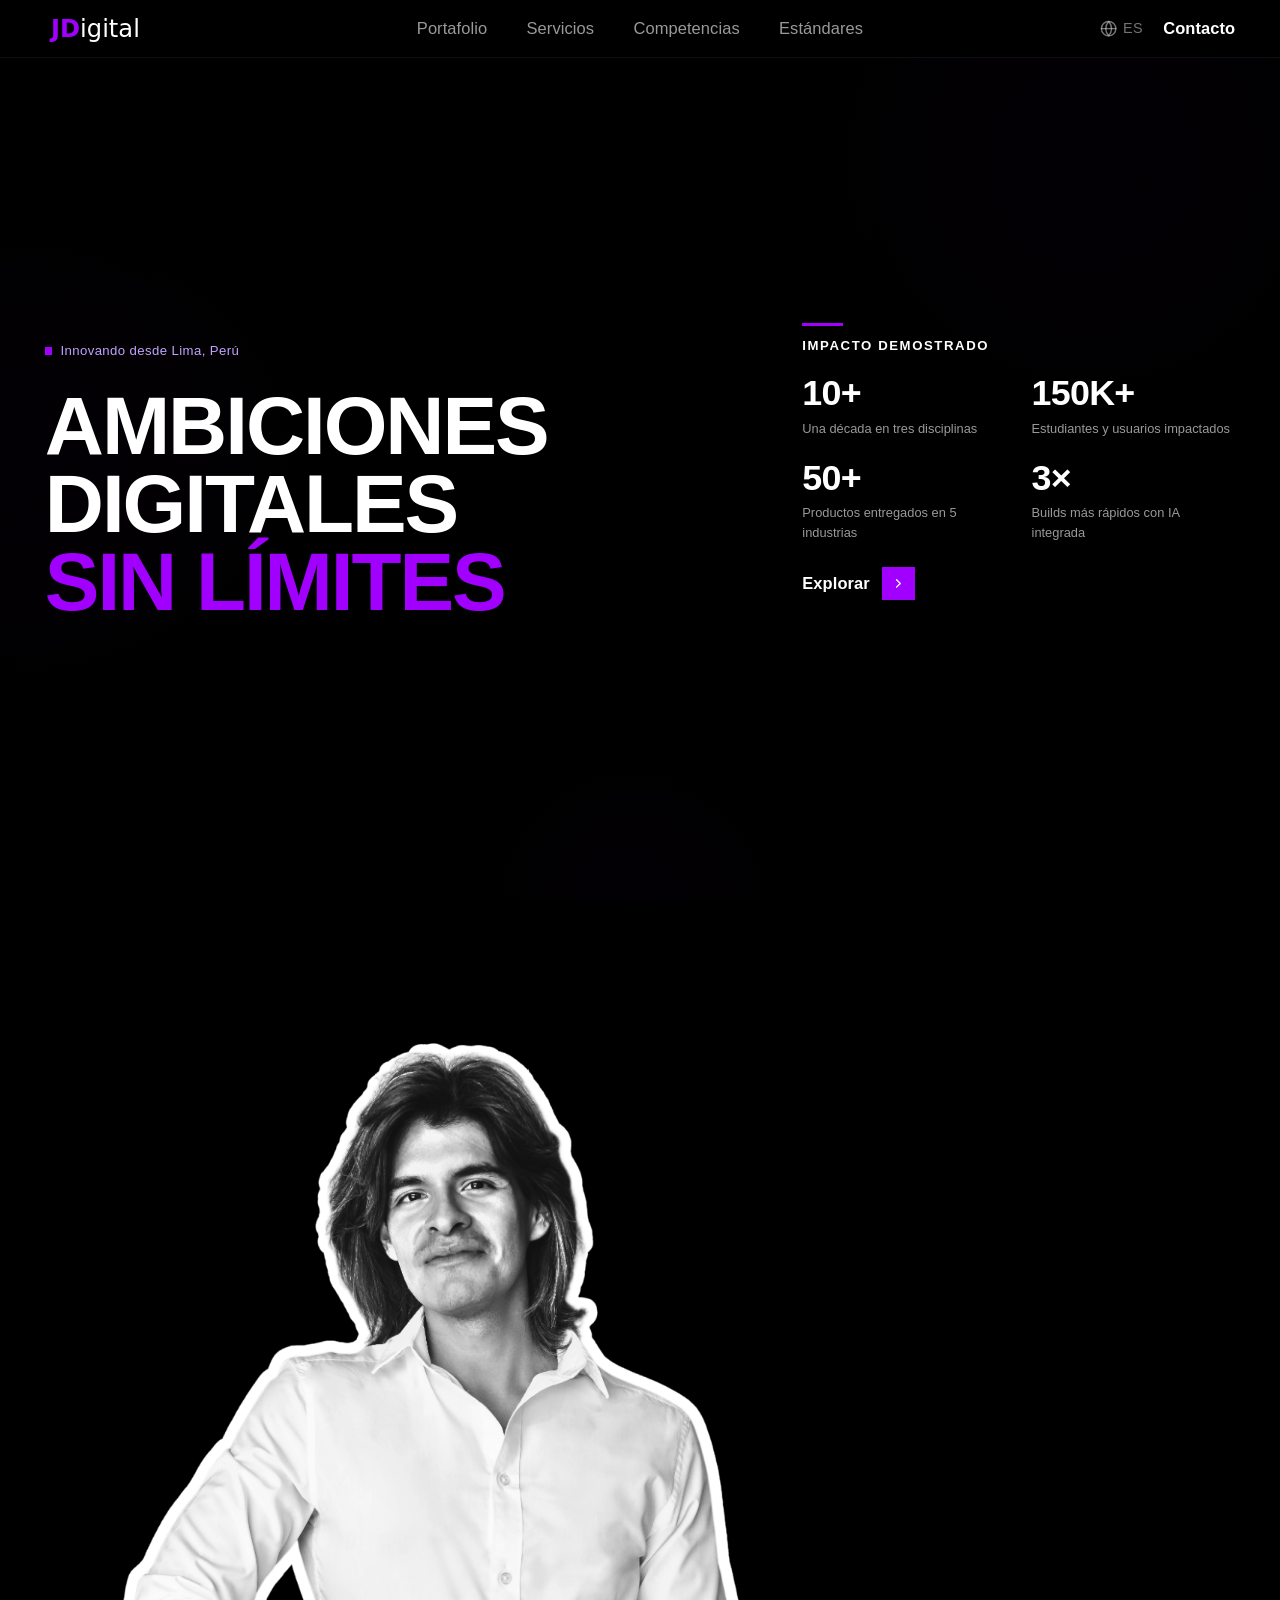
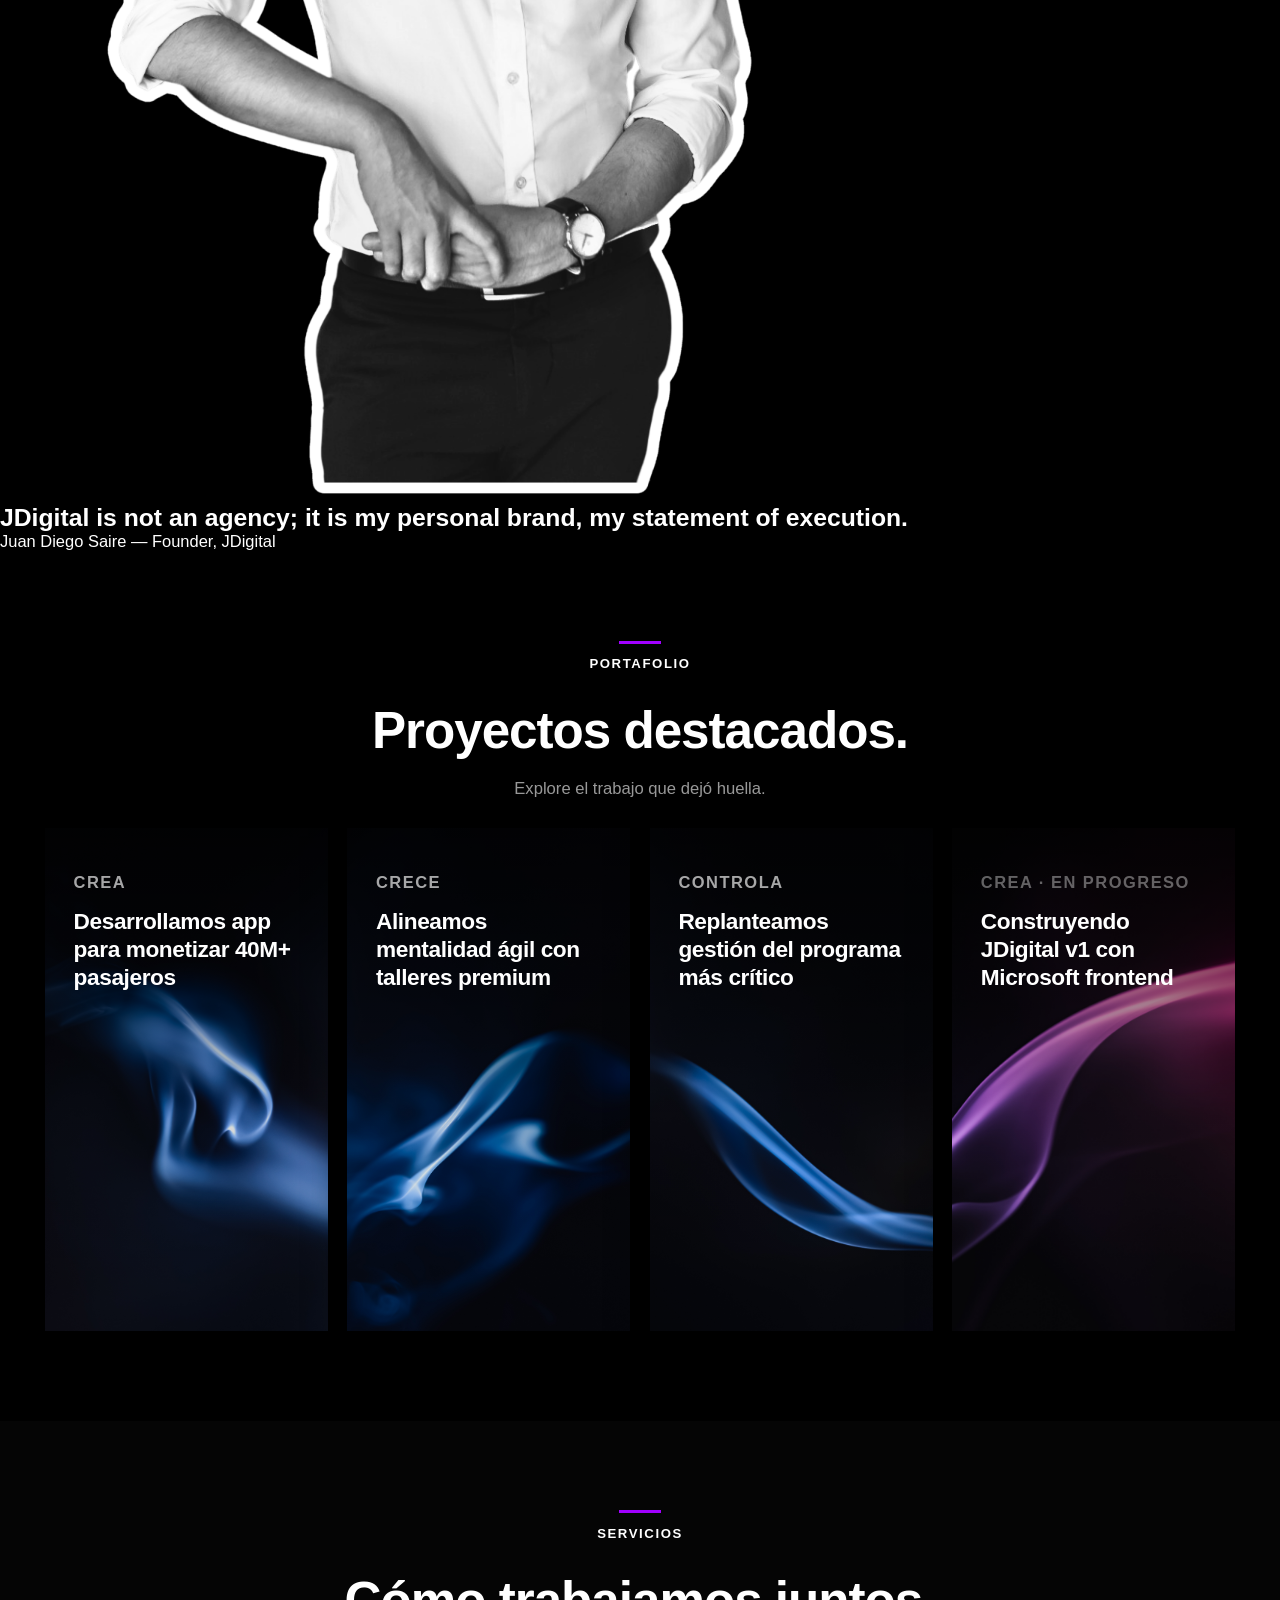
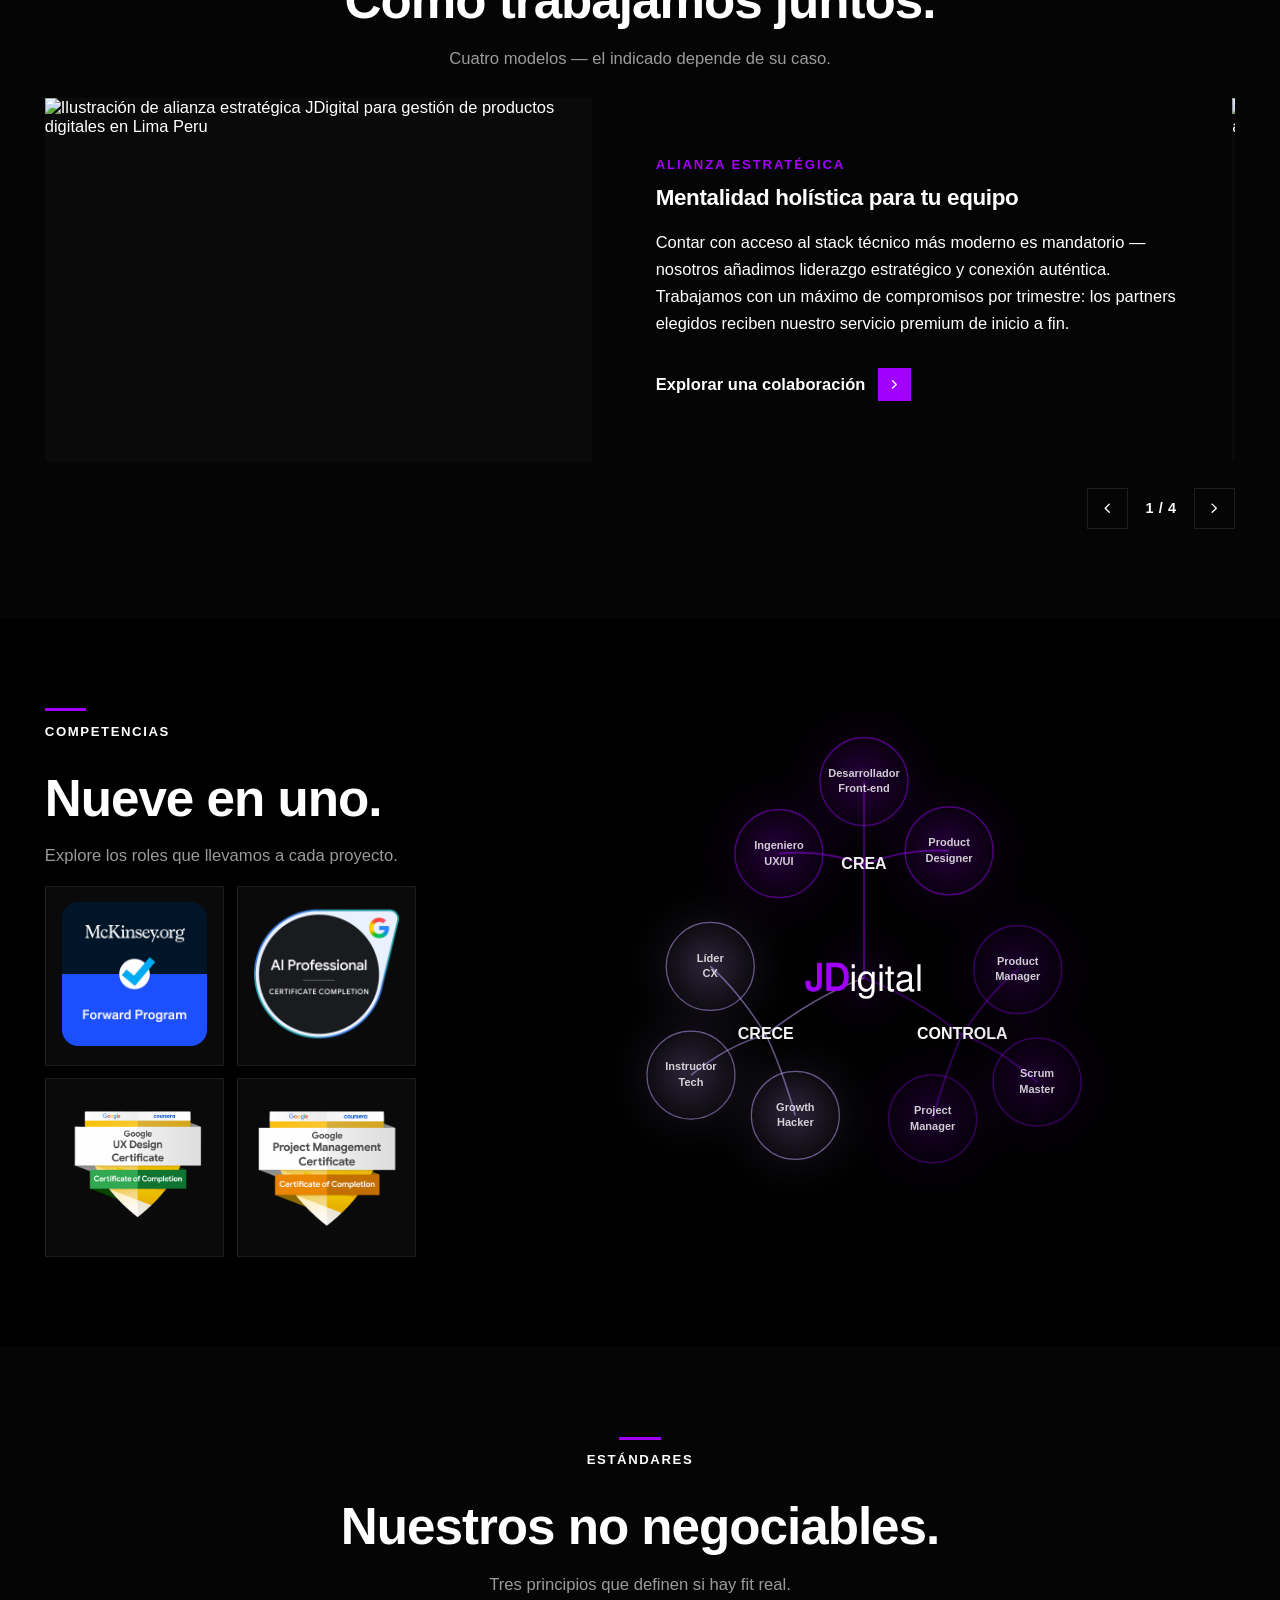
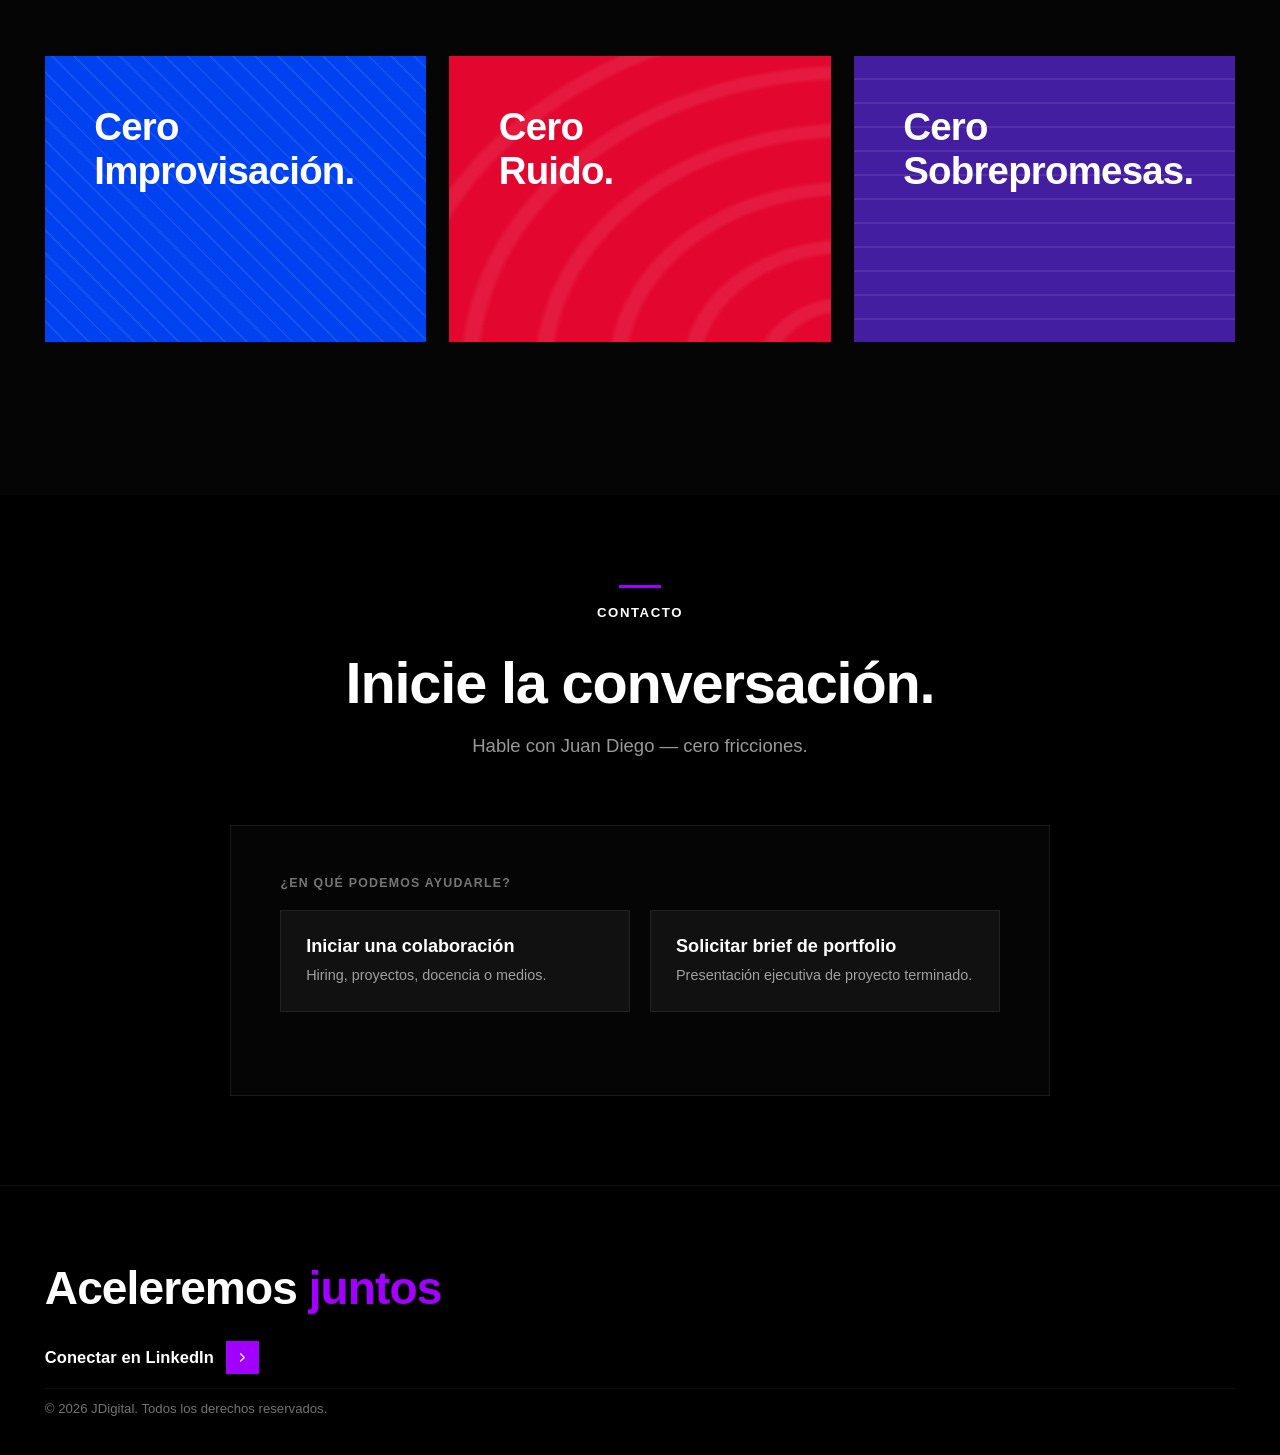
==== commit 00391613: "refactor: rename micro-about section markup to bridge1" ====
--- a/index.html
+++ b/index.html
@@ -191,38 +191,38 @@
   </section>
 
   <!-- ============================================================
-       MICRO-ABOUT — bilingual portrait + Canva-highlight heading
-       Anchor: #micro-about
+       BRIDGE 1 — Onboarding · bilingual portrait + Canva-highlight heading
+       Anchor: #bridge1-onboarding
        ============================================================ -->
-  <section class="micro-about" id="micro-about" aria-labelledby="micro-about-heading">
-    <div class="micro-about__media">
+  <section class="bridge" id="bridge1-onboarding" aria-labelledby="bridge1-onboarding-heading">
+    <div class="bridge__media">
       <span class="img-alt-host" alt="Juan Diego Saire, JDigital founder and digital product management strategist based in Lima Peru">
         <img
-          class="micro-about__image"
+          class="bridge__image"
           src="assets/img/principal-portrait.svg"
           alt=""
-          data-i18n-alt="micro_about_image_alt"
+          data-i18n-alt="bridge1_onboarding_image_alt"
           loading="lazy"
           decoding="async"
           width="900"
           height="1200"
         >
       </span>
-      <div class="micro-about__overlay" aria-hidden="true"></div>
-    </div>
-
-    <div class="micro-about__content">
-      <span class="micro-about__rule" aria-hidden="true"></span>
-      <div class="micro-about__heading-wrapper">
+      <div class="bridge__overlay" aria-hidden="true"></div>
+    </div>
+
+    <div class="bridge__content">
+      <span class="bridge__rule" aria-hidden="true"></span>
+      <div class="bridge__heading-wrapper">
         <h2
-          class="micro-about__heading"
-          id="micro-about-heading"
-          data-i18n="micro_about_heading"
+          class="bridge__heading"
+          id="bridge1-onboarding-heading"
+          data-i18n="bridge1_onboarding_heading"
         >JDigital is not an agency; it is my personal brand, my statement of execution.</h2>
       </div>
       <p
-        class="micro-about__attribution"
-        data-i18n="micro_about_attribution"
+        class="bridge__attribution"
+        data-i18n="attribution"
       >Juan Diego Saire &mdash; Founder, JDigital</p>
     </div>
   </section>
@@ -759,9 +759,9 @@
 
       <header class="contact-header">
         <div class="header-bar" aria-hidden="true"></div>
-        <span class="header-eyebrow">LET'S CONNECT</span>
-        <h2 class="header-headline" id="contact-heading">Open the conversation.</h2>
-        <p class="header-lede">Direct to Juan Diego — zero frictions.</p>
+        <span class="header-eyebrow" data-i18n="contact_eyebrow">CONTACTO</span>
+        <h2 class="header-headline" id="contact-heading" data-i18n="contact_headline">Inicie la conversación.</h2>
+        <p class="header-lede" data-i18n="contact_lede">Hable con Juan Diego — cero fricciones.</p>
       </header>
 
       <div class="contact-form-box">
@@ -770,22 +770,22 @@
               method="POST" novalidate>
 
           <fieldset class="intent-group">
-            <legend class="intent-legend">How can we help?</legend>
+            <legend class="intent-legend" data-i18n="contact_intent_label">¿En qué podemos ayudarle?</legend>
 
             <div class="intent-cards">
               <label class="intent-card" id="card-collab">
                 <input type="radio" name="intent" value="collaboration" class="intent-input" required>
                 <span class="intent-card-content">
-                  <span class="intent-card-title">Start a collaboration</span>
-                  <span class="intent-card-desc">Hiring, teaching, keynote, or media.</span>
+                  <span class="intent-card-title" data-i18n="contact_intent_collab_title">Iniciar una colaboración</span>
+                  <span class="intent-card-desc" data-i18n="contact_intent_collab_desc">Hiring, proyectos, docencia o medios.</span>
                 </span>
               </label>
 
               <label class="intent-card" id="card-brief">
                 <input type="radio" name="intent" value="brief" class="intent-input">
                 <span class="intent-card-content">
-                  <span class="intent-card-title">Request a case brief</span>
-                  <span class="intent-card-desc">Detailed write-up of a past engagement.</span>
+                  <span class="intent-card-title" data-i18n="contact_intent_brief_title">Solicitar brief de portfolio</span>
+                  <span class="intent-card-desc" data-i18n="contact_intent_brief_desc">Presentación ejecutiva de proyecto terminado.</span>
                 </span>
               </label>
             </div>
@@ -794,37 +794,56 @@
           <div class="path-fields" id="path-collaboration">
 
             <div class="form-group" id="field-collab-type">
-              <label class="form-label" for="engagementType">What's your next digital ambition? <span class="asterisk">*</span></label>
+              <label class="form-label" for="engagementType">
+                <span data-i18n="contact_dropdown_label">¿Cuál es su próxima ambición digital?</span>
+                <span class="asterisk">*</span>
+              </label>
               <div class="select-wrapper">
                 <select class="form-select" id="engagementType" name="engagementType" required aria-describedby="hint-engagementType">
-                  <option value="" disabled selected hidden>Select one</option>
-                  <option value="strategic-partnership">Contract — hiring, project, or partnership</option>
-                  <option value="education-opportunity">Education — teaching or training</option>
-                  <option value="public-speaking">Speaking — keynote, panel, or workshop</option>
-                  <option value="content-media">Content — TikTok, podcast, or feature</option>
-                  <option value="other">Something else</option>
+                  <option value="" disabled selected hidden data-i18n="contact_dropdown_placeholder">Seleccione una opción</option>
+                  <option value="strategic-partnership" data-i18n="contact_opt1">Alianza — hiring, proyecto o co-creación</option>
+                  <option value="education-opportunity" data-i18n="contact_opt2">Educación — docencia o training</option>
+                  <option value="public-speaking" data-i18n="contact_opt3">Speaking — keynote, panel o workshop</option>
+                  <option value="content-media" data-i18n="contact_opt4">Medios — entrevista, podcast o publicación</option>
+                  <option value="other" data-i18n="contact_opt5">Otro</option>
                 </select>
               </div>
-              <span class="error-hint" id="hint-engagementType" role="status" aria-live="polite">Please select an engagement type.</span>
+              <span class="error-hint" id="hint-engagementType" role="status" aria-live="polite" data-i18n="contact_err_type">Seleccione el tipo de consulta.</span>
             </div>
 
             <div class="form-row">
               <div class="form-group" id="field-collab-name">
-                <label class="form-label" for="collabName">Full name <span class="asterisk">*</span></label>
-                <input class="form-input" type="text" id="collabName" name="fullName" placeholder="Ana Torres" required aria-describedby="hint-collabName">
-                <span class="error-hint" id="hint-collabName" role="status" aria-live="polite">Full name is required.</span>
+                <label class="form-label" for="collabName">
+                  <span data-i18n="contact_name_label">Nombre completo</span>
+                  <span class="asterisk">*</span>
+                </label>
+                <input class="form-input" type="text" id="collabName" name="fullName"
+                       placeholder="Ana Torres" required aria-describedby="hint-collabName"
+                       data-i18n-placeholder="contact_name_placeholder">
+                <span class="error-hint" id="hint-collabName" role="status" aria-live="polite" data-i18n="contact_err_name">El nombre es requerido.</span>
               </div>
               <div class="form-group" id="field-collab-email">
-                <label class="form-label" for="collabEmail">Email Address <span class="asterisk">*</span></label>
-                <input class="form-input" type="email" id="collabEmail" name="email" placeholder="ana@company.com" required aria-describedby="hint-collabEmail">
-                <span class="error-hint" id="hint-collabEmail" role="status" aria-live="polite">A valid email address is required.</span>
+                <label class="form-label" for="collabEmail">
+                  <span data-i18n="contact_email_label">Correo electrónico</span>
+                  <span class="asterisk">*</span>
+                </label>
+                <input class="form-input" type="email" id="collabEmail" name="email"
+                       placeholder="ana@empresa.com" required aria-describedby="hint-collabEmail"
+                       data-i18n-placeholder="contact_email_placeholder">
+                <span class="error-hint" id="hint-collabEmail" role="status" aria-live="polite" data-i18n="contact_err_email">Ingrese un correo válido.</span>
               </div>
             </div>
 
             <div class="form-group" id="field-collab-message">
-              <label class="form-label" for="collabMessage">Tell us the context <span class="asterisk">*</span></label>
-              <textarea class="form-textarea" id="collabMessage" name="message" placeholder="Describe the context — a role, a project, an idea. The more specific, the better." required aria-describedby="hint-collabMessage"></textarea>
-              <span class="error-hint" id="hint-collabMessage" role="status" aria-live="polite">A message is required.</span>
+              <label class="form-label" for="collabMessage">
+                <span data-i18n="contact_msg_label">Cuéntenos el contexto</span>
+                <span class="asterisk">*</span>
+              </label>
+              <textarea class="form-textarea" id="collabMessage" name="message"
+                        placeholder="Describa el contexto — el rol, el proyecto o la iniciativa. Mientras más detalle, mejor."
+                        required aria-describedby="hint-collabMessage"
+                        data-i18n-placeholder="contact_msg_placeholder"></textarea>
+              <span class="error-hint" id="hint-collabMessage" role="status" aria-live="polite" data-i18n="contact_err_msg">El mensaje es requerido.</span>
             </div>
 
           </div>
@@ -832,71 +851,97 @@
           <div class="path-fields" id="path-brief">
 
             <div class="form-group" id="field-brief-case">
-              <label class="form-label" for="briefCase">Which case study? <span class="asterisk">*</span></label>
+              <label class="form-label" for="briefCase">
+                <span data-i18n="contact_case_label">¿Cuál caso de estudio?</span>
+                <span class="asterisk">*</span>
+              </label>
               <div class="select-wrapper">
                 <select class="form-select" id="briefCase" name="case" required aria-describedby="hint-briefCase">
-                  <option value="" disabled selected hidden>Select one</option>
-                  <option value="limafly">UX/UI Design — LimaFly App</option>
-                  <option value="agile">Agile Workshop — Lima Airport</option>
-                  <option value="tuua">Program Management — TUUA Transfer</option>
-                  <option value="jdigital">Frontend Development — JDigital</option>
+                  <option value="" disabled selected hidden data-i18n="contact_dropdown_placeholder">Seleccione una opción</option>
+                  <option value="limafly" data-i18n="contact_case_limafly">LimaFly App — UX/UI</option>
+                  <option value="agile" data-i18n="contact_case_agile">Lima Airport Agile — Taller</option>
+                  <option value="tuua" data-i18n="contact_case_tuua">TUUA Transfer — Proyectos y Programas</option>
+                  <option value="jdigital" data-i18n="contact_case_jdigital">JDigital v1 — Frontend</option>
                 </select>
               </div>
-              <span class="error-hint" id="hint-briefCase" role="status" aria-live="polite">Please select a case study.</span>
+              <span class="error-hint" id="hint-briefCase" role="status" aria-live="polite" data-i18n="contact_brief_err_case">Seleccione un caso de estudio.</span>
             </div>
 
             <div class="form-row">
               <div class="form-group" id="field-brief-name">
-                <label class="form-label" for="briefName">Full name <span class="asterisk">*</span></label>
-                <input class="form-input" type="text" id="briefName" name="fullName" placeholder="Ana Torres" required aria-describedby="hint-briefName">
-                <span class="error-hint" id="hint-briefName" role="status" aria-live="polite">Full name is required.</span>
+                <label class="form-label" for="briefName">
+                  <span data-i18n="contact_name_label">Nombre completo</span>
+                  <span class="asterisk">*</span>
+                </label>
+                <input class="form-input" type="text" id="briefName" name="fullName"
+                       placeholder="Ana Torres" required aria-describedby="hint-briefName"
+                       data-i18n-placeholder="contact_name_placeholder">
+                <span class="error-hint" id="hint-briefName" role="status" aria-live="polite" data-i18n="contact_err_name">El nombre es requerido.</span>
               </div>
               <div class="form-group" id="field-brief-email">
-                <label class="form-label" for="briefEmail">Email Address <span class="asterisk">*</span></label>
-                <input class="form-input" type="email" id="briefEmail" name="email" placeholder="ana@company.com" required aria-describedby="hint-briefEmail">
-                <span class="error-hint" id="hint-briefEmail" role="status" aria-live="polite">A valid email address is required.</span>
+                <label class="form-label" for="briefEmail">
+                  <span data-i18n="contact_email_label">Correo electrónico</span>
+                  <span class="asterisk">*</span>
+                </label>
+                <input class="form-input" type="email" id="briefEmail" name="email"
+                       placeholder="ana@empresa.com" required aria-describedby="hint-briefEmail"
+                       data-i18n-placeholder="contact_email_placeholder">
+                <span class="error-hint" id="hint-briefEmail" role="status" aria-live="polite" data-i18n="contact_err_email">Ingrese un correo válido.</span>
               </div>
             </div>
 
             <div class="form-row">
               <div class="form-group" id="field-brief-company">
-                <label class="form-label" for="briefCompany">Company <span class="asterisk">*</span></label>
-                <input class="form-input" type="text" id="briefCompany" name="company" placeholder="Company Name" required aria-describedby="hint-briefCompany">
-                <span class="error-hint" id="hint-briefCompany" role="status" aria-live="polite">Company name is required.</span>
+                <label class="form-label" for="briefCompany">
+                  <span data-i18n="contact_company_label">Organización</span>
+                  <span class="asterisk">*</span>
+                </label>
+                <input class="form-input" type="text" id="briefCompany" name="company"
+                       placeholder="Google" required aria-describedby="hint-briefCompany"
+                       data-i18n-placeholder="contact_company_placeholder">
+                <span class="error-hint" id="hint-briefCompany" role="status" aria-live="polite" data-i18n="contact_brief_err_company">La organización es requerida.</span>
               </div>
               <div class="form-group" id="field-brief-role">
-                <label class="form-label" for="briefRole">Role <span class="asterisk">*</span></label>
-                <input class="form-input" type="text" id="briefRole" name="role" placeholder="Role Name" required aria-describedby="hint-briefRole">
-                <span class="error-hint" id="hint-briefRole" role="status" aria-live="polite">Role designation is required.</span>
+                <label class="form-label" for="briefRole">
+                  <span data-i18n="contact_role_label">Cargo</span>
+                  <span class="asterisk">*</span>
+                </label>
+                <input class="form-input" type="text" id="briefRole" name="role"
+                       placeholder="Gerente Digital" required aria-describedby="hint-briefRole"
+                       data-i18n-placeholder="contact_role_placeholder">
+                <span class="error-hint" id="hint-briefRole" role="status" aria-live="polite" data-i18n="contact_brief_err_role">El cargo es requerido.</span>
               </div>
             </div>
 
             <div class="form-group" id="field-brief-source">
-              <label class="form-label" for="briefSource">How did you hear about JDigital? <span class="asterisk">*</span></label>
+              <label class="form-label" for="briefSource">
+                <span data-i18n="contact_source_label">¿Cómo se enteró de JDigital?</span>
+                <span class="asterisk">*</span>
+              </label>
               <div class="select-wrapper">
                 <select class="form-select" id="briefSource" name="source" required aria-describedby="hint-briefSource">
-                  <option value="" disabled selected hidden>Select one</option>
-                  <option value="linkedin">LinkedIn</option>
-                  <option value="web-search">Web Search</option>
-                  <option value="referral">Referral</option>
-                  <option value="industry-event">Industry / Academic Event</option>
-                  <option value="academic-program">Company Presentation</option>
-                  <option value="other">Other</option>
+                  <option value="" disabled selected hidden data-i18n="contact_dropdown_placeholder">Seleccione una opción</option>
+                  <option value="linkedin" data-i18n="contact_source_opt_linkedin">LinkedIn</option>
+                  <option value="web-search" data-i18n="contact_source_opt_search">Búsqueda web</option>
+                  <option value="referral" data-i18n="contact_source_opt_referral">Referencia</option>
+                  <option value="industry-event" data-i18n="contact_source_opt_event">Evento académico o profesional</option>
+                  <option value="academic-program" data-i18n="contact_source_opt_presentation">Presentación corporativa</option>
+                  <option value="other" data-i18n="contact_source_opt_other">Otro</option>
                 </select>
               </div>
-              <span class="error-hint" id="hint-briefSource" role="status" aria-live="polite">Please select how you heard about us.</span>
+              <span class="error-hint" id="hint-briefSource" role="status" aria-live="polite" data-i18n="contact_source_err">Seleccione cómo nos conoció.</span>
             </div>
 
           </div>
 
           <div id="footerActions" style="display: none;">
-            <p class="mandatory-footnote"><span class="asterisk">*</span> Indicates a mandatory field</p>
+            <p class="mandatory-footnote"><span class="asterisk">*</span> <span data-i18n="contact_mandatory_footnote">Indica un campo obligatorio</span></p>
 
             <div class="submit-row" id="submitRow">
-              <p class="form-disclaimer">We reply within two business days — usually faster.</p>
+              <p class="form-disclaimer" data-i18n="contact_disclaimer">Respondemos en dos días hábiles — usualmente antes.</p>
 
               <button type="submit" class="submit-btn" aria-label="Submit">
-                <span class="submit-label" id="submitLabel">Send message</span>
+                <span class="submit-label" id="submitLabel">Enviar mensaje</span>
                 <span class="submit-icon" aria-hidden="true">
                   <svg viewBox="0 0 24 24"><polyline points="9 18 15 12 9 6"/></svg>
                 </span>
@@ -912,17 +957,18 @@
 
   <div id="successModal" class="modal-overlay" aria-hidden="true" role="dialog" aria-modal="true" aria-labelledby="modalHeadline">
     <div class="modal-window">
-      <button id="modalCloseBtn" class="modal-close-btn" aria-label="Close modal">
+      <button id="modalCloseBtn" class="modal-close-btn"
+              aria-label="Cerrar" data-i18n-aria="contact_modal_close_aria">
         <svg viewBox="0 0 24 24" fill="none">
           <line x1="18" y1="6" x2="6" y2="18"></line>
           <line x1="6" y1="6" x2="18" y2="18"></line>
         </svg>
       </button>
 
-      <img src="assets/img/jdigital-logo-mini2.svg" alt="JD Icon" class="modal-logo" onerror="this.style.display='none'">
-
-      <h3 class="modal-headline" id="modalHeadline">Message received.</h3>
-      <p class="modal-body" id="modalBody" aria-live="polite" aria-atomic="true">We appreciate your submission. We’re reviewing your message. Check back your email in 48 hours for a response.</p>
+      <img src="assets/img/jdigital-logo-mini2.svg" alt="JD Icon" class="modal-logo" onerror="this.style.display=’none’">
+
+      <h3 class="modal-headline" id="modalHeadline" data-i18n="contact_success_headline">Mensaje recibido.</h3>
+      <p class="modal-body" id="modalBody" aria-live="polite" aria-atomic="true" data-i18n="contact_success_body">Responderemos en dos días hábiles.</p>
     </div>
   </div>
 
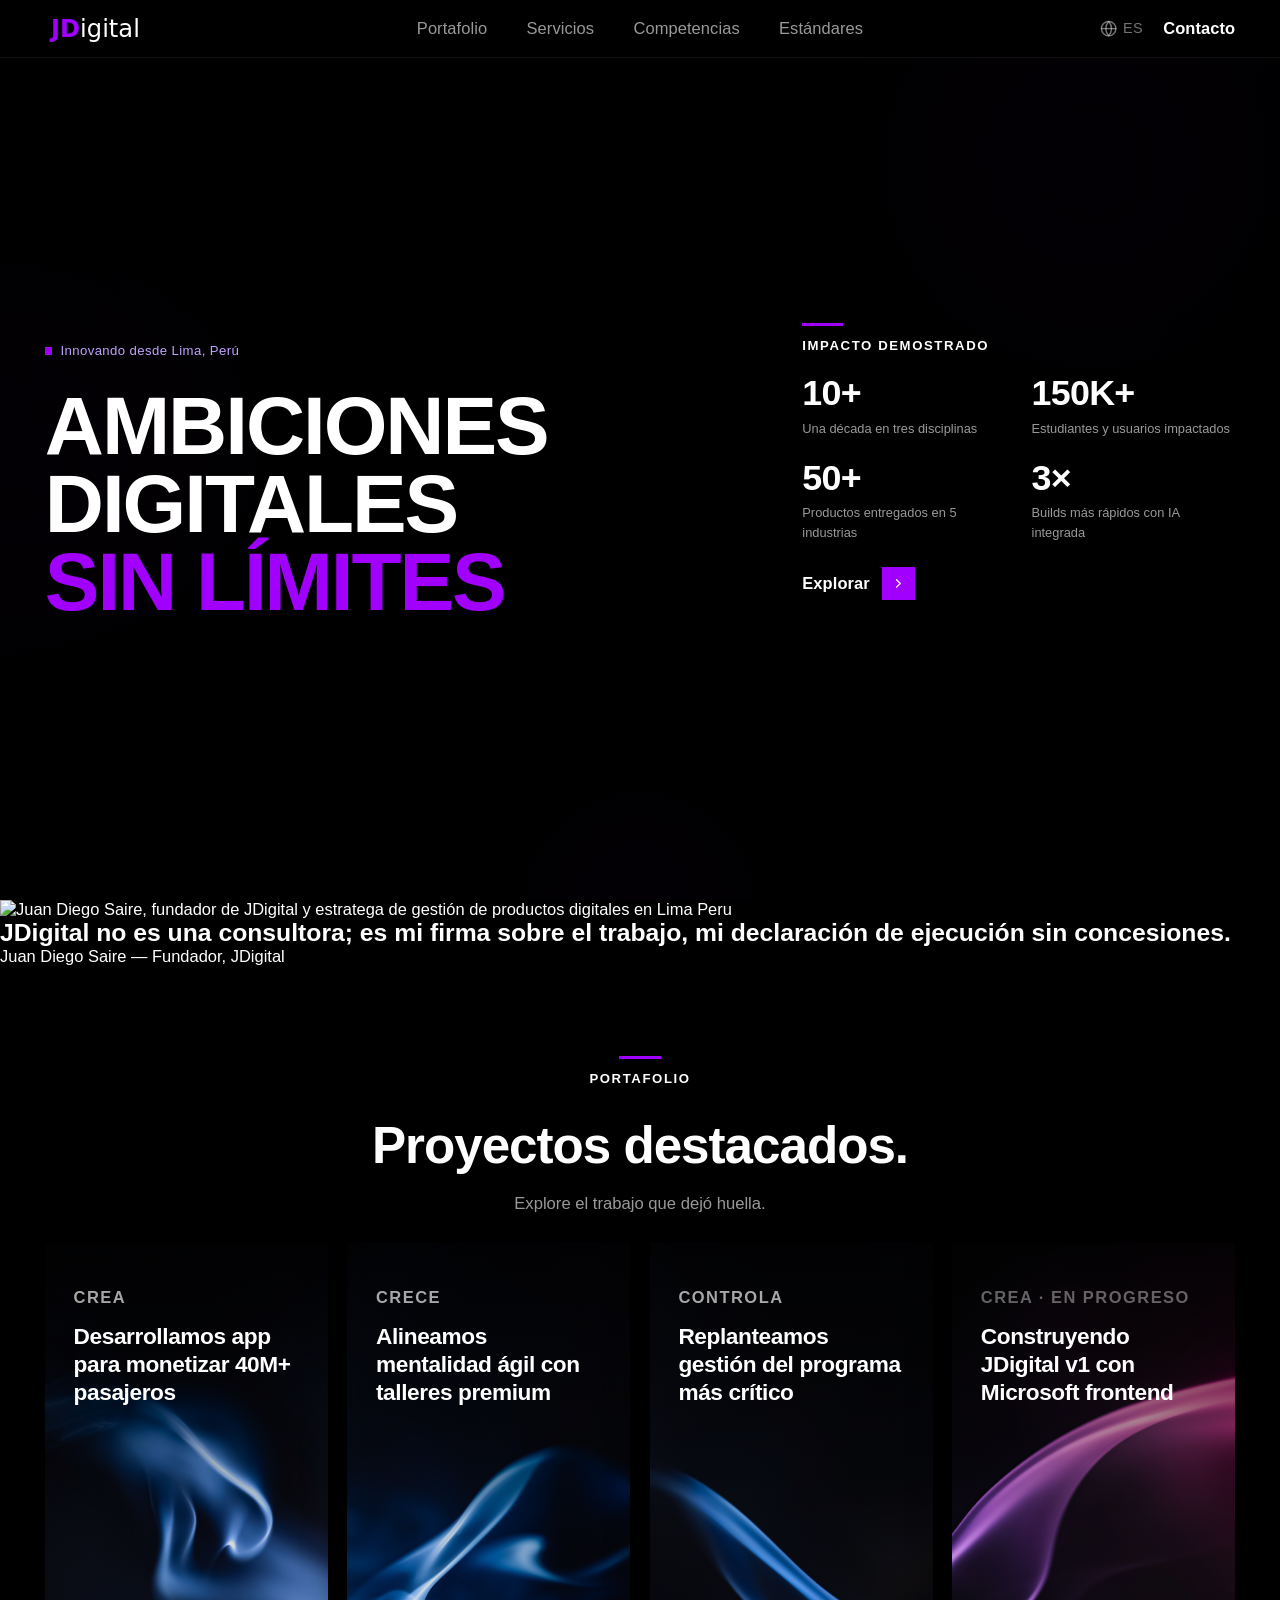
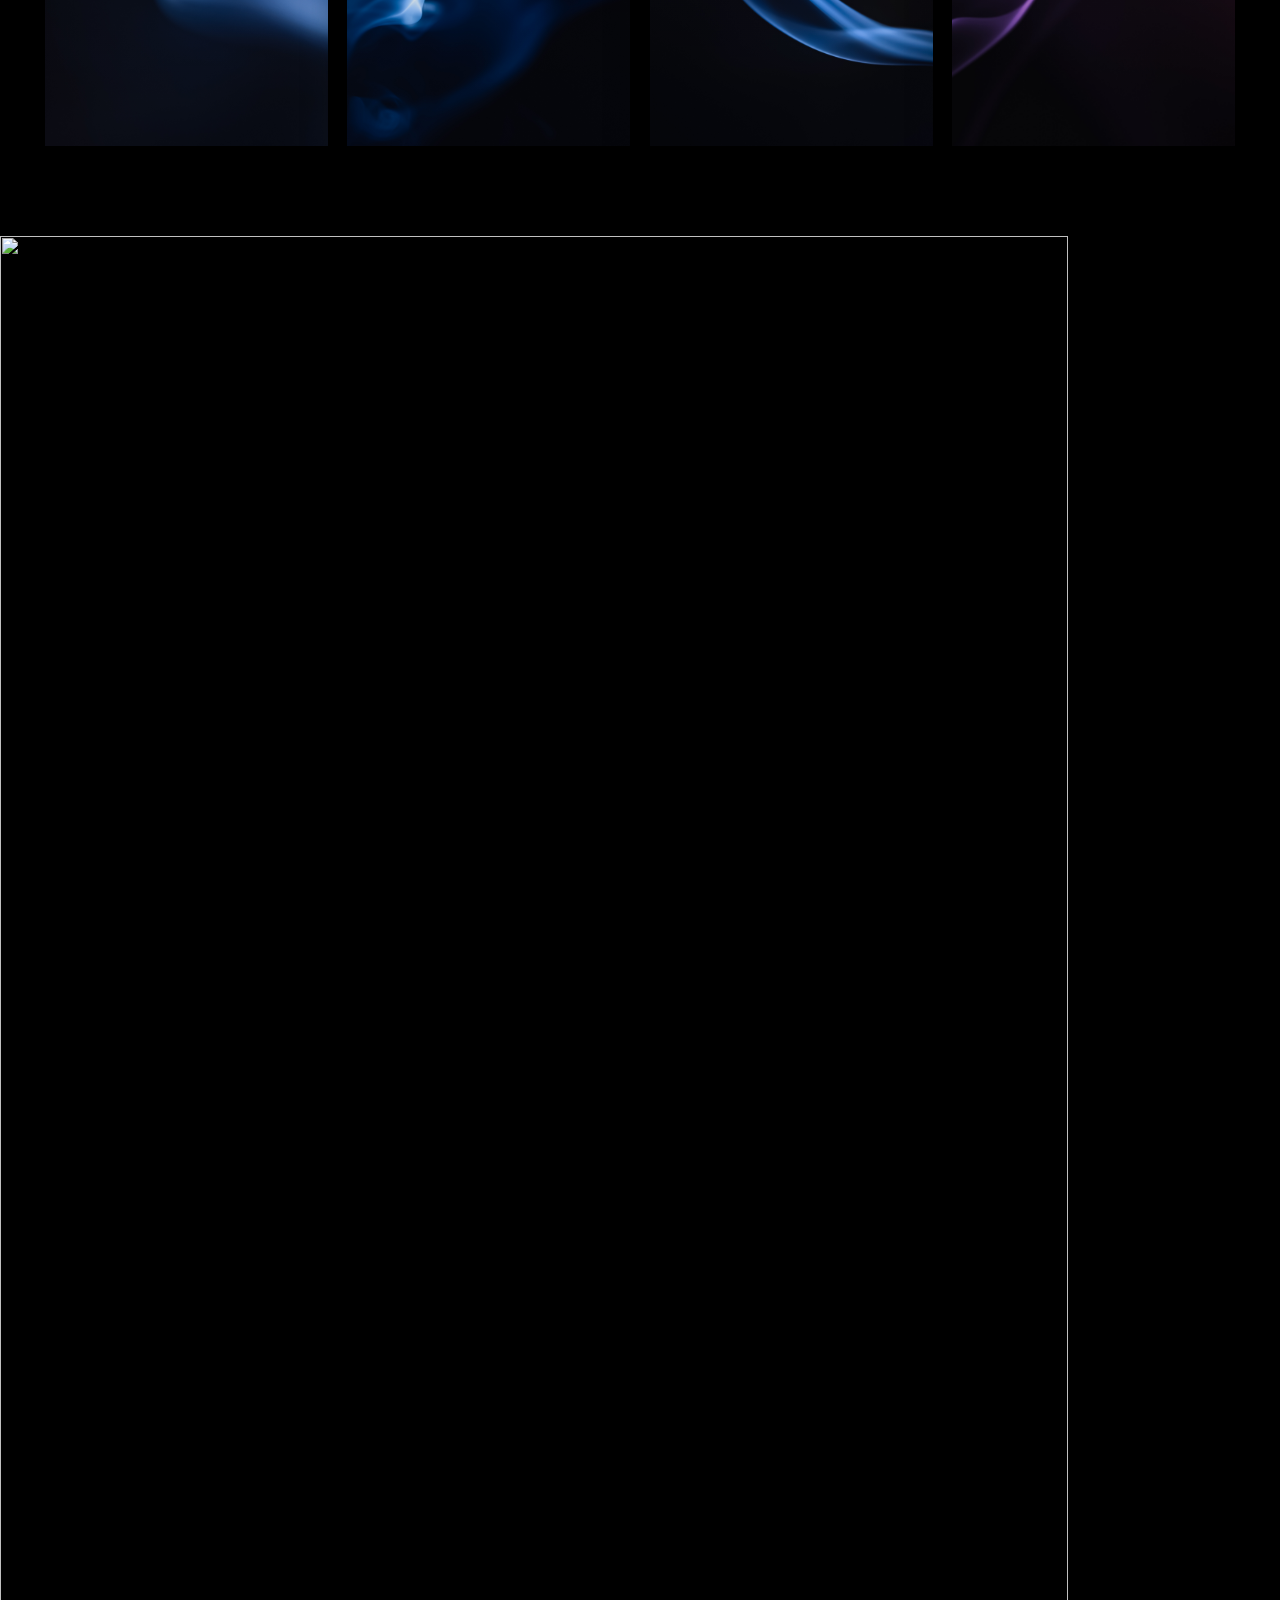
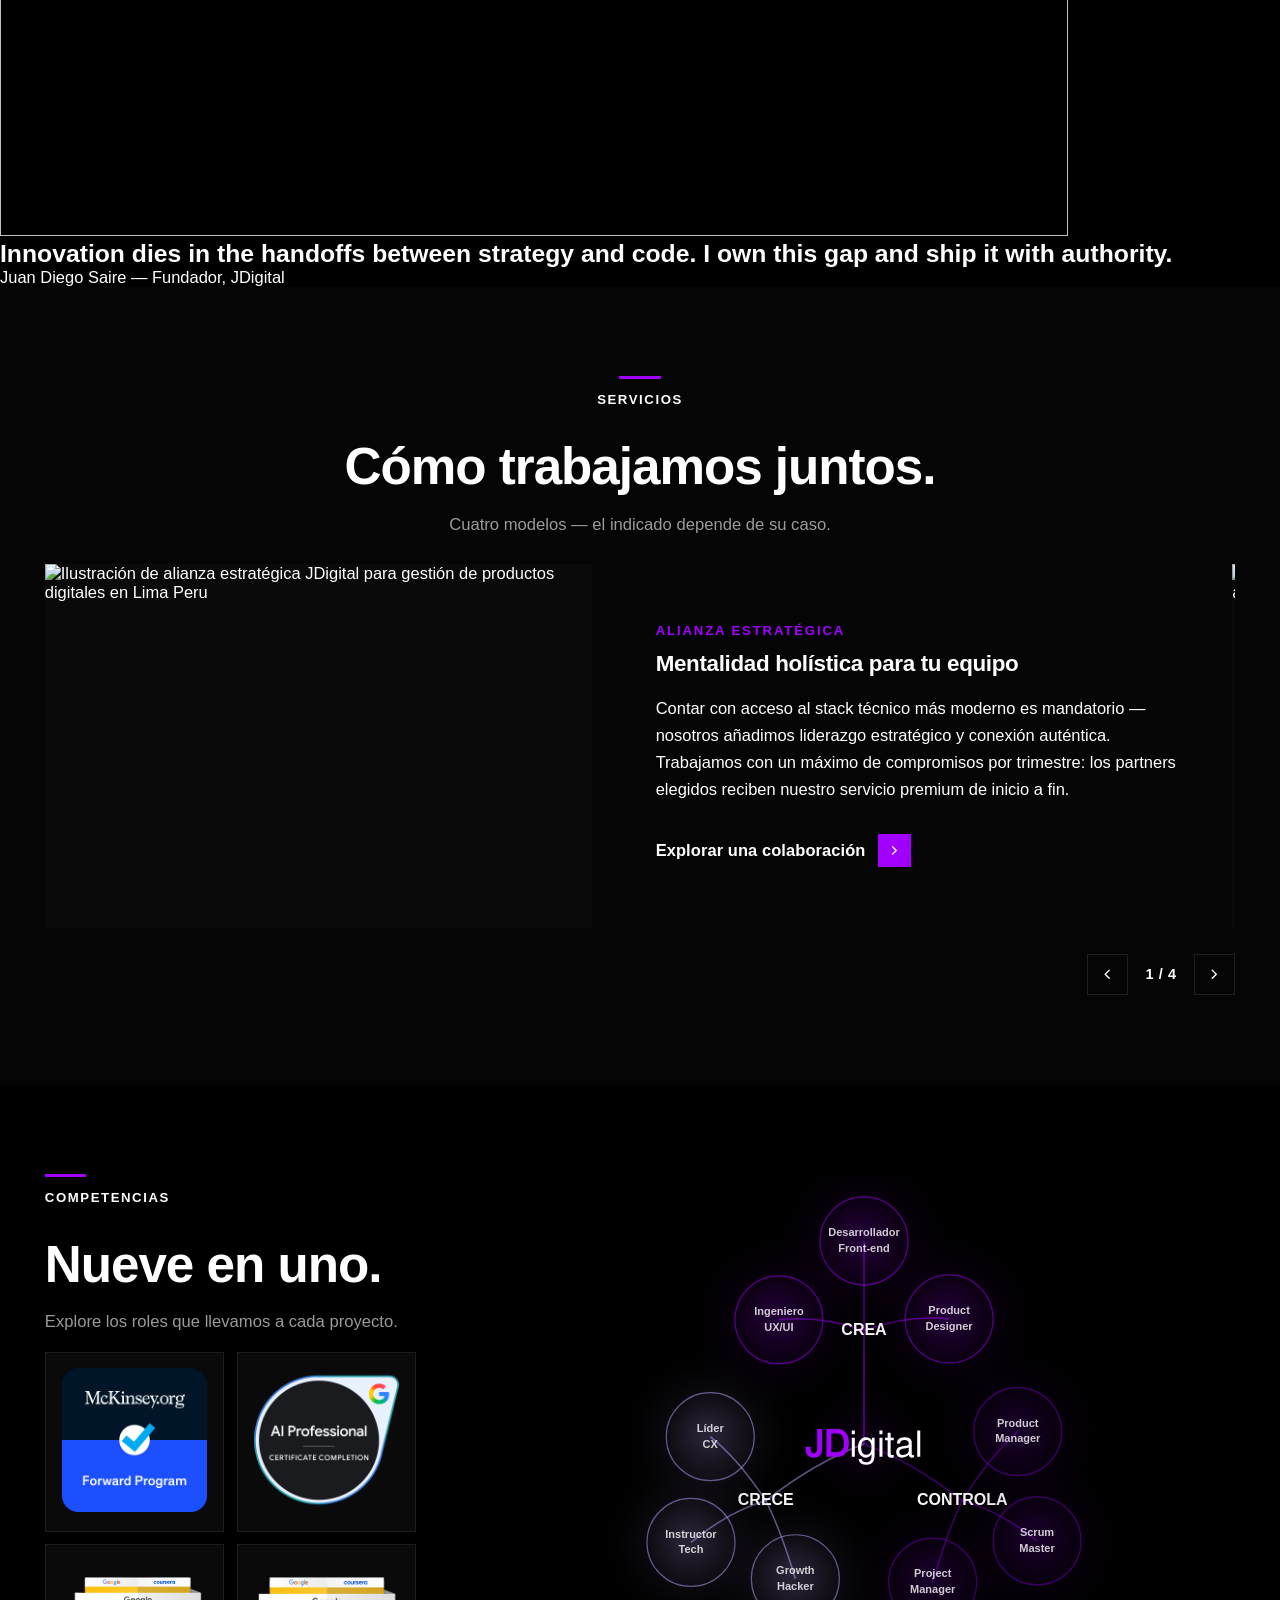
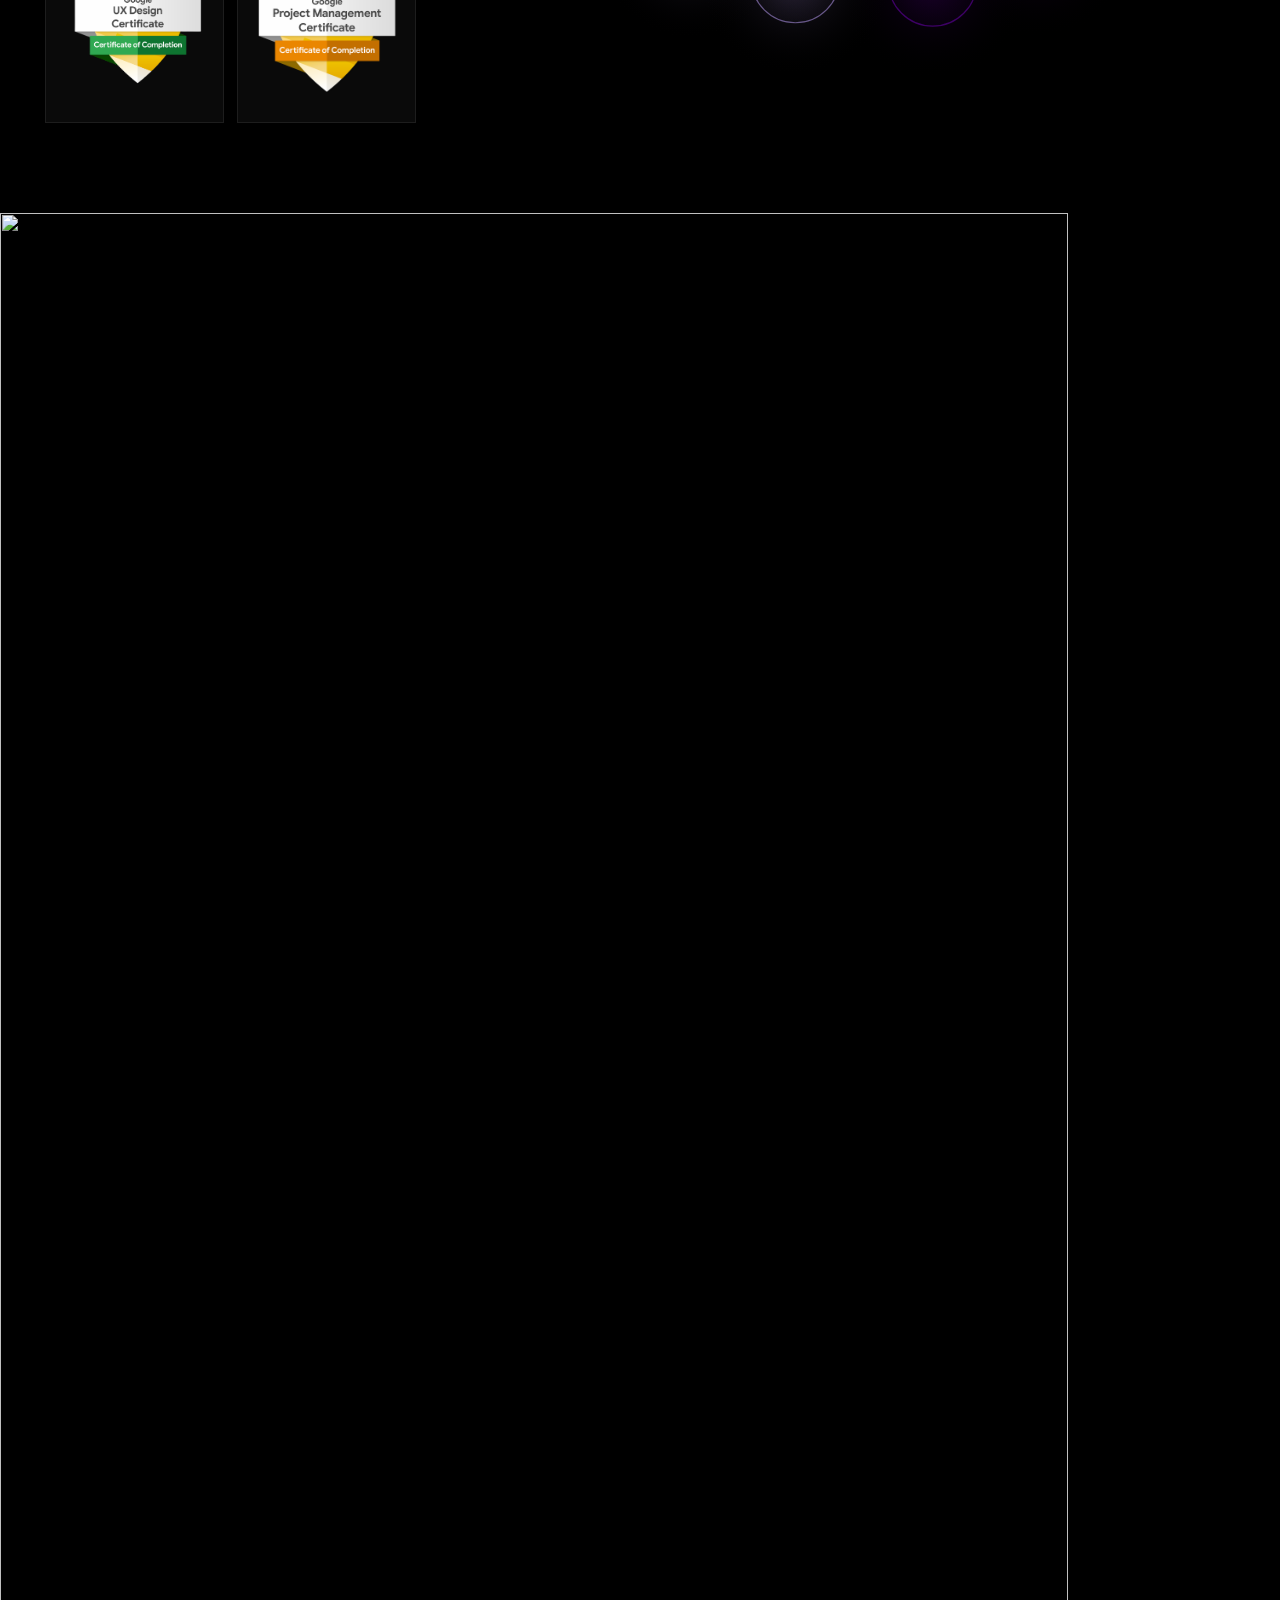
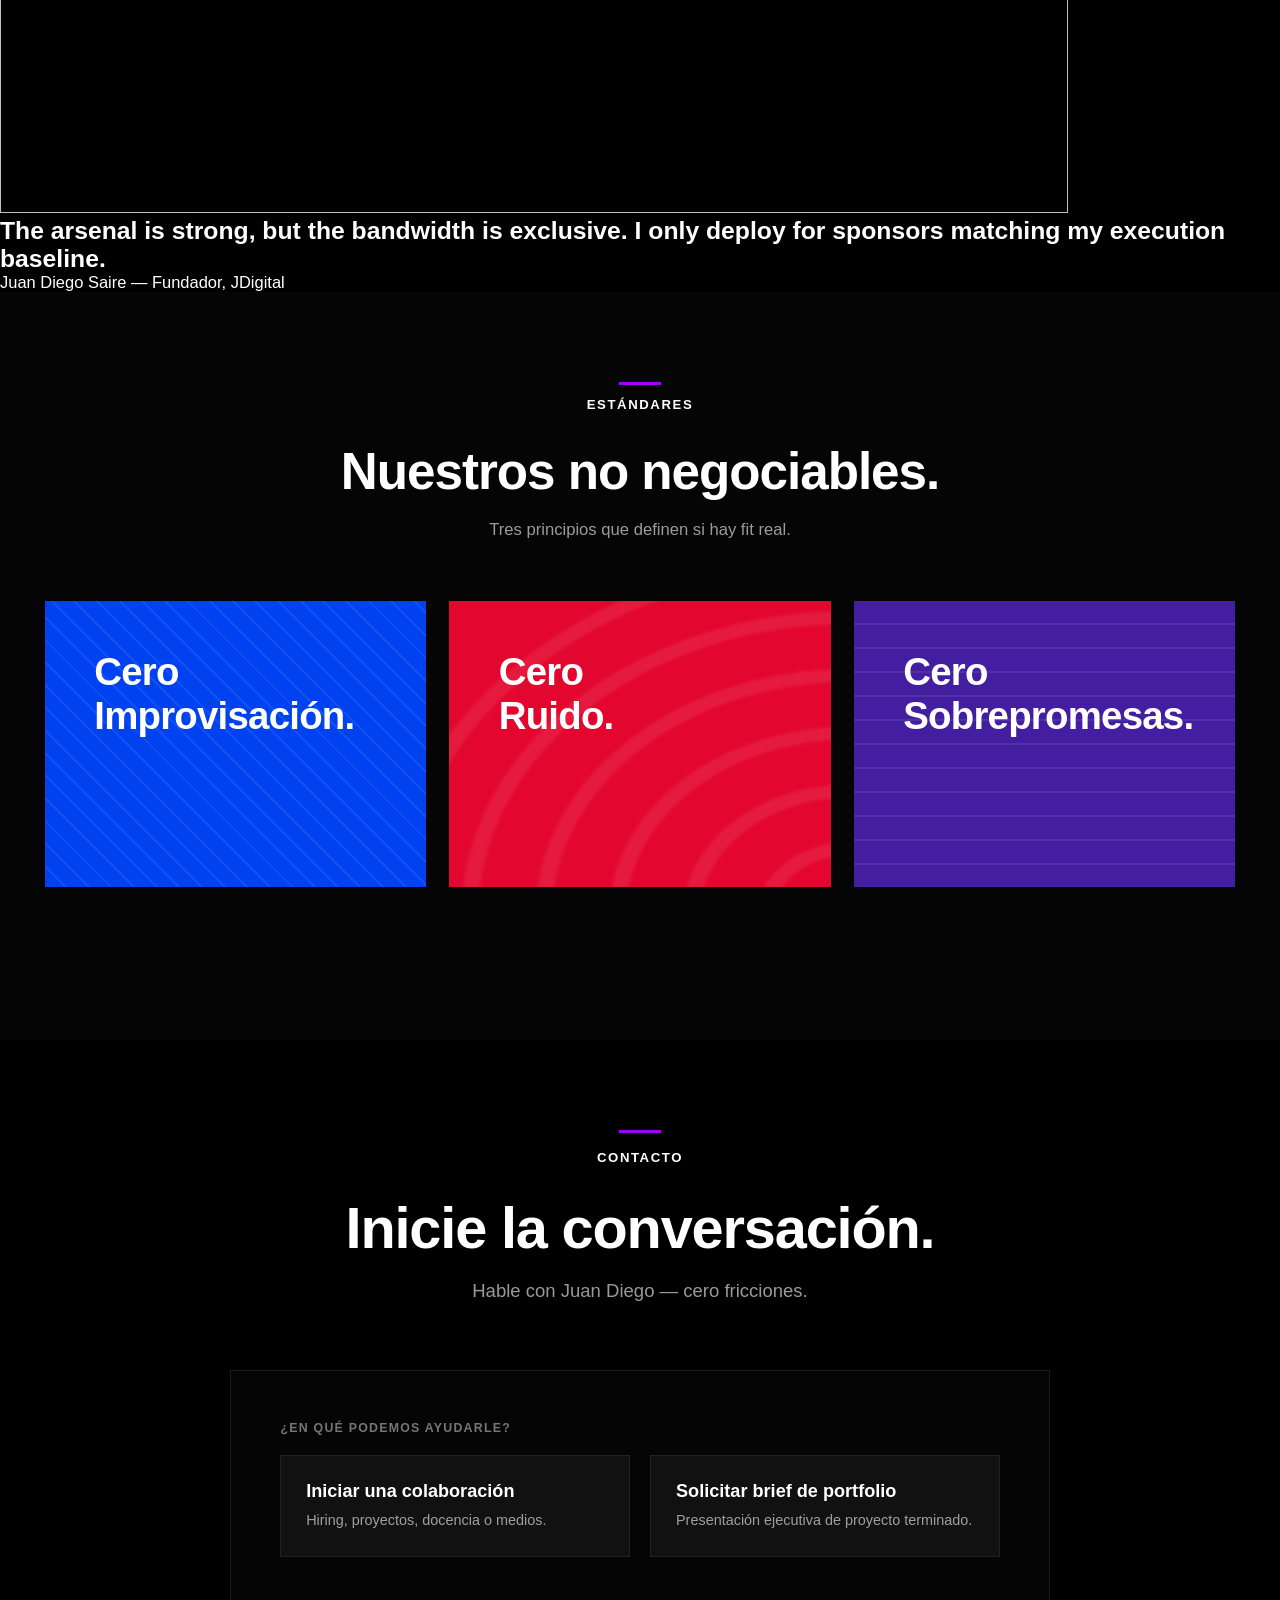
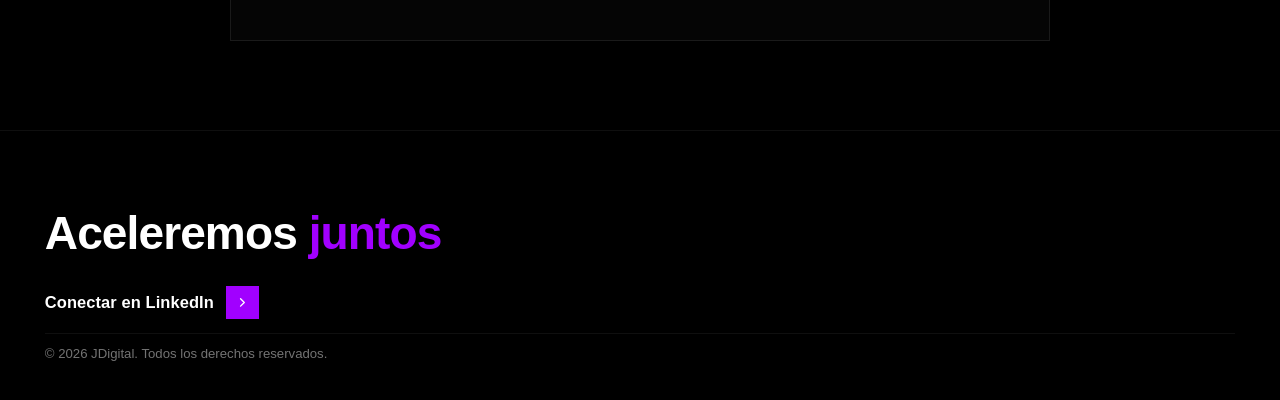
==== commit 3c746f7b: "feat: add bridge3_filter section between Capabilities and About" ====
--- a/index.html
+++ b/index.html
@@ -13,7 +13,7 @@
   <meta property="og:url" content="https://jdigital.pe/">
   <meta property="og:title" content="JDigital — Digital Architecture for Leaders">
   <meta property="og:description" content="A solo Lima-based practice shipping Build, Scale, and Control engagements across nine certified roles.">
-  <meta property="og:image" content="https://jdigital.pe/assets/img/principal-portrait.svg">
+  <meta property="og:image" content="https://jdigital.pe/assets/img/bridge1_onboarding.svg">
   <meta property="og:locale" content="en_US">
   <meta property="og:locale:alternate" content="es_PE">
 
@@ -199,7 +199,7 @@
       <span class="img-alt-host" alt="Juan Diego Saire, JDigital founder and digital product management strategist based in Lima Peru">
         <img
           class="bridge__image"
-          src="assets/img/principal-portrait.svg"
+          src="assets/img/bridge1_onboarding.svg"
           alt=""
           data-i18n-alt="bridge1_onboarding_image_alt"
           loading="lazy"
@@ -369,6 +369,43 @@
         <button class="work__dot" type="button" aria-label="Card 4 of 4" data-card-index="3"></button>
       </div>
 
+    </div>
+  </section>
+
+  <!-- ============================================================
+       BRIDGE 2 — Positioning · EN/ES bilingual
+       Anchor: #bridge2-positioning
+       ============================================================ -->
+  <section class="bridge" id="bridge2-positioning" aria-labelledby="bridge2-positioning-heading">
+    <div class="bridge__media">
+      <span class="img-alt-host" alt="Juan Diego Saire, JDigital founder, commanding the gap between digital strategy and code execution">
+        <img
+          class="bridge__image"
+          src="assets/img/bridge2_positioning.svg"
+          alt=""
+          data-i18n-alt="bridge2_positioning_image_alt"
+          loading="lazy"
+          decoding="async"
+          width="1068"
+          height="1600"
+        >
+      </span>
+      <div class="bridge__overlay" aria-hidden="true"></div>
+    </div>
+
+    <div class="bridge__content">
+      <span class="bridge__rule" aria-hidden="true"></span>
+      <div class="bridge__heading-wrapper">
+        <h2
+          class="bridge__heading"
+          id="bridge2-positioning-heading"
+          data-i18n="bridge2_positioning_heading"
+        >Innovation dies in the handoffs between strategy and code. I own this gap and ship it with authority.</h2>
+      </div>
+      <p
+        class="bridge__attribution"
+        data-i18n="attribution"
+      >Juan Diego Saire &mdash; Founder, JDigital</p>
     </div>
   </section>
 
@@ -694,6 +731,42 @@
     <div class="cap-bottom-sheet__desc"  id="capSheetDesc"></div>
   </div>
 
+  <!-- ============================================================
+       BRIDGE 3 — Filter · EN/ES bilingual
+       Anchor: #bridge3-filter
+       ============================================================ -->
+  <section class="bridge" id="bridge3-filter" aria-labelledby="bridge3-filter-heading">
+    <div class="bridge__media">
+      <span class="img-alt-host" alt="Juan Diego Saire, JDigital founder, setting the execution standard for selective digital engagements">
+        <img
+          class="bridge__image"
+          src="assets/img/bridge3_filter.svg"
+          alt=""
+          data-i18n-alt="bridge3_filter_image_alt"
+          loading="lazy"
+          decoding="async"
+          width="1068"
+          height="1600"
+        >
+      </span>
+      <div class="bridge__overlay" aria-hidden="true"></div>
+    </div>
+
+    <div class="bridge__content">
+      <span class="bridge__rule" aria-hidden="true"></span>
+      <div class="bridge__heading-wrapper">
+        <h2
+          class="bridge__heading"
+          id="bridge3-filter-heading"
+          data-i18n="bridge3_filter_heading"
+        >The arsenal is strong, but the bandwidth is exclusive. I only deploy for sponsors matching my execution baseline.</h2>
+      </div>
+      <p
+        class="bridge__attribution"
+        data-i18n="attribution"
+      >Juan Diego Saire &mdash; Founder, JDigital</p>
+    </div>
+  </section>
 
   <!-- ============================================================
        ABOUT — v5 · EN/ES bilingual
